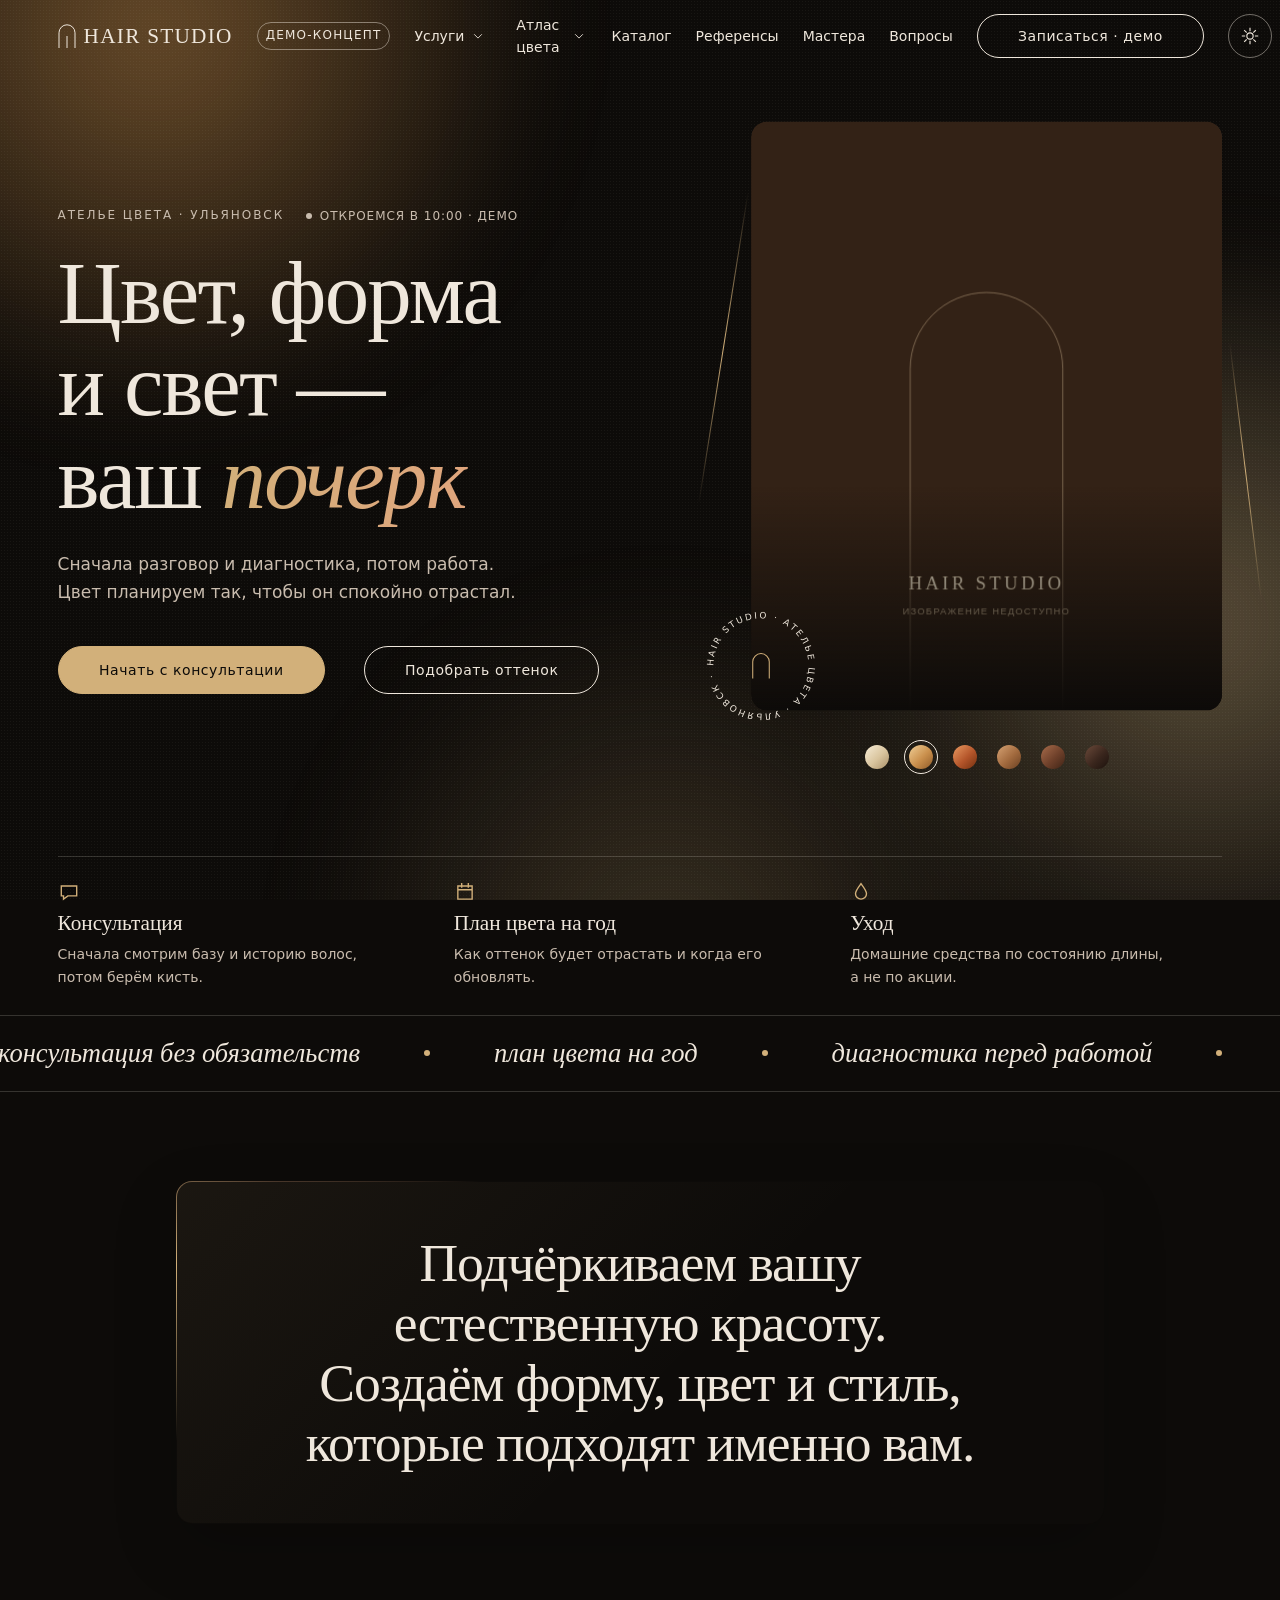
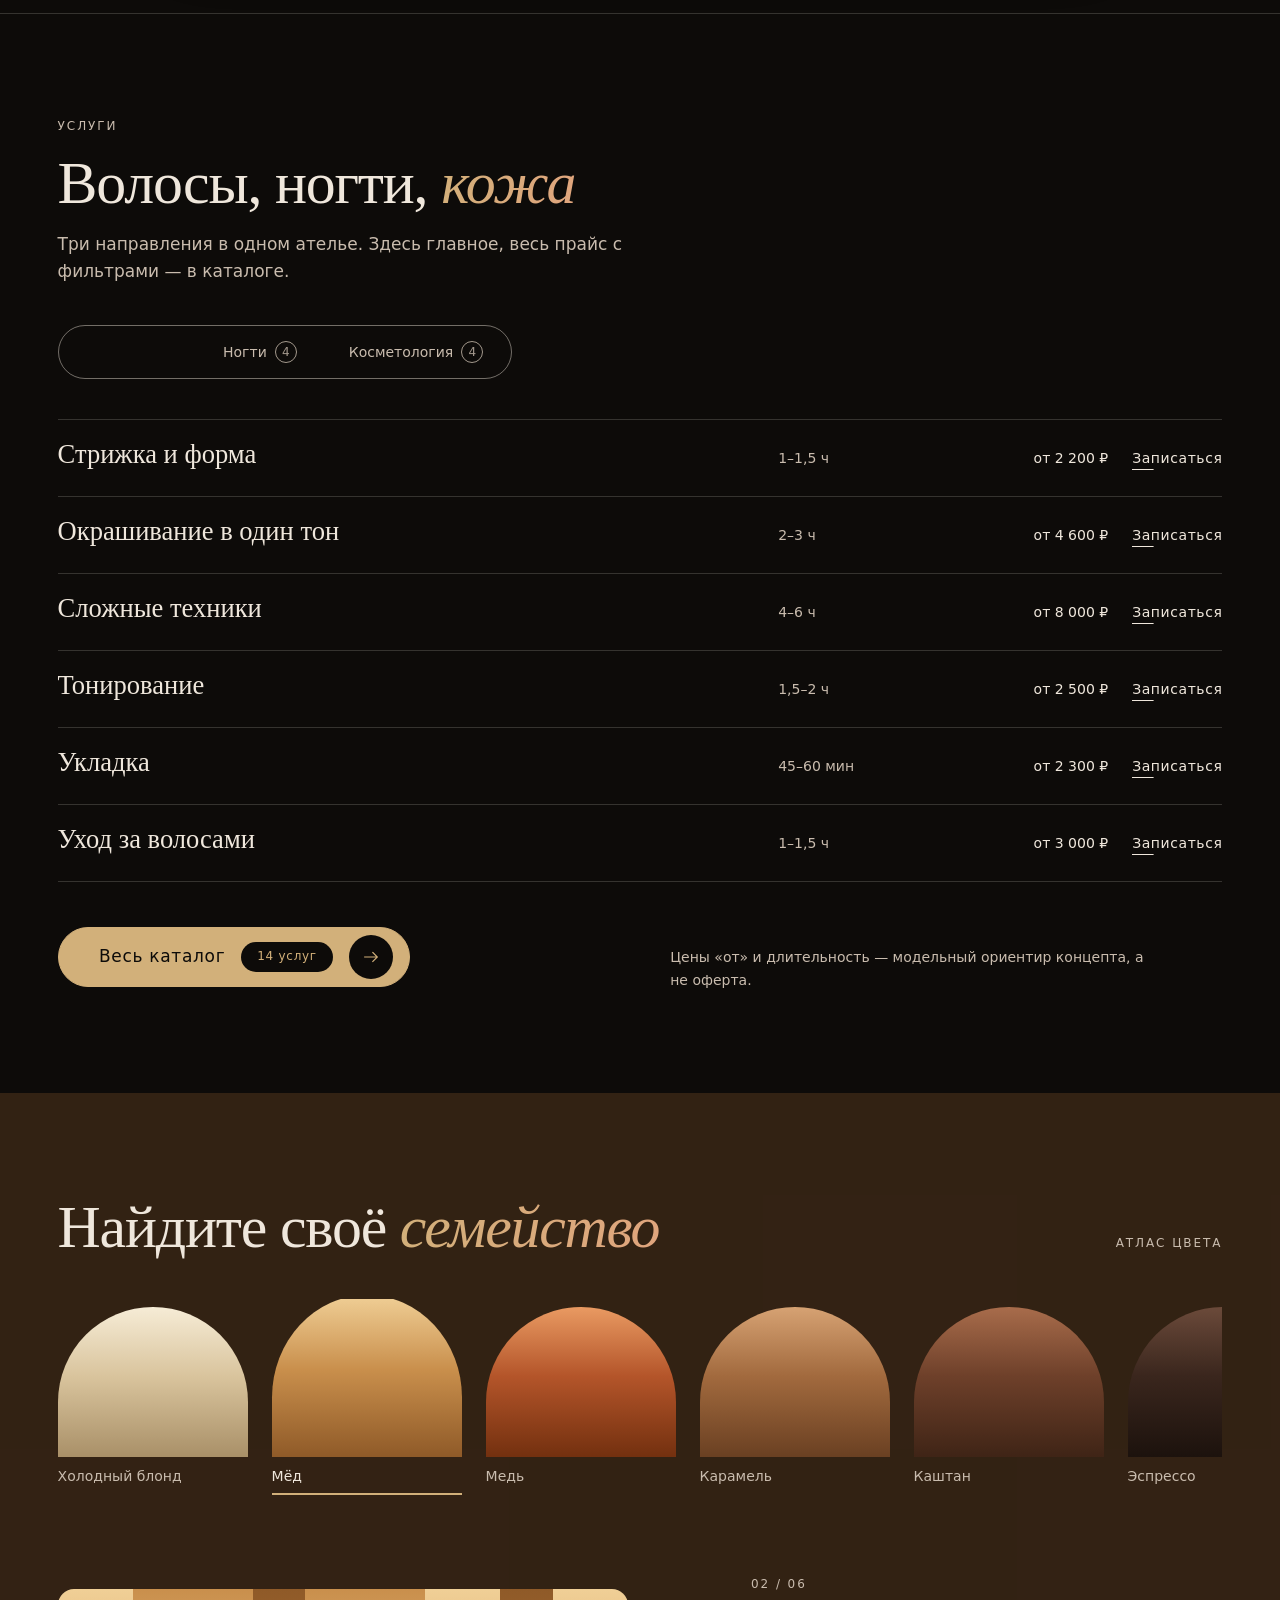
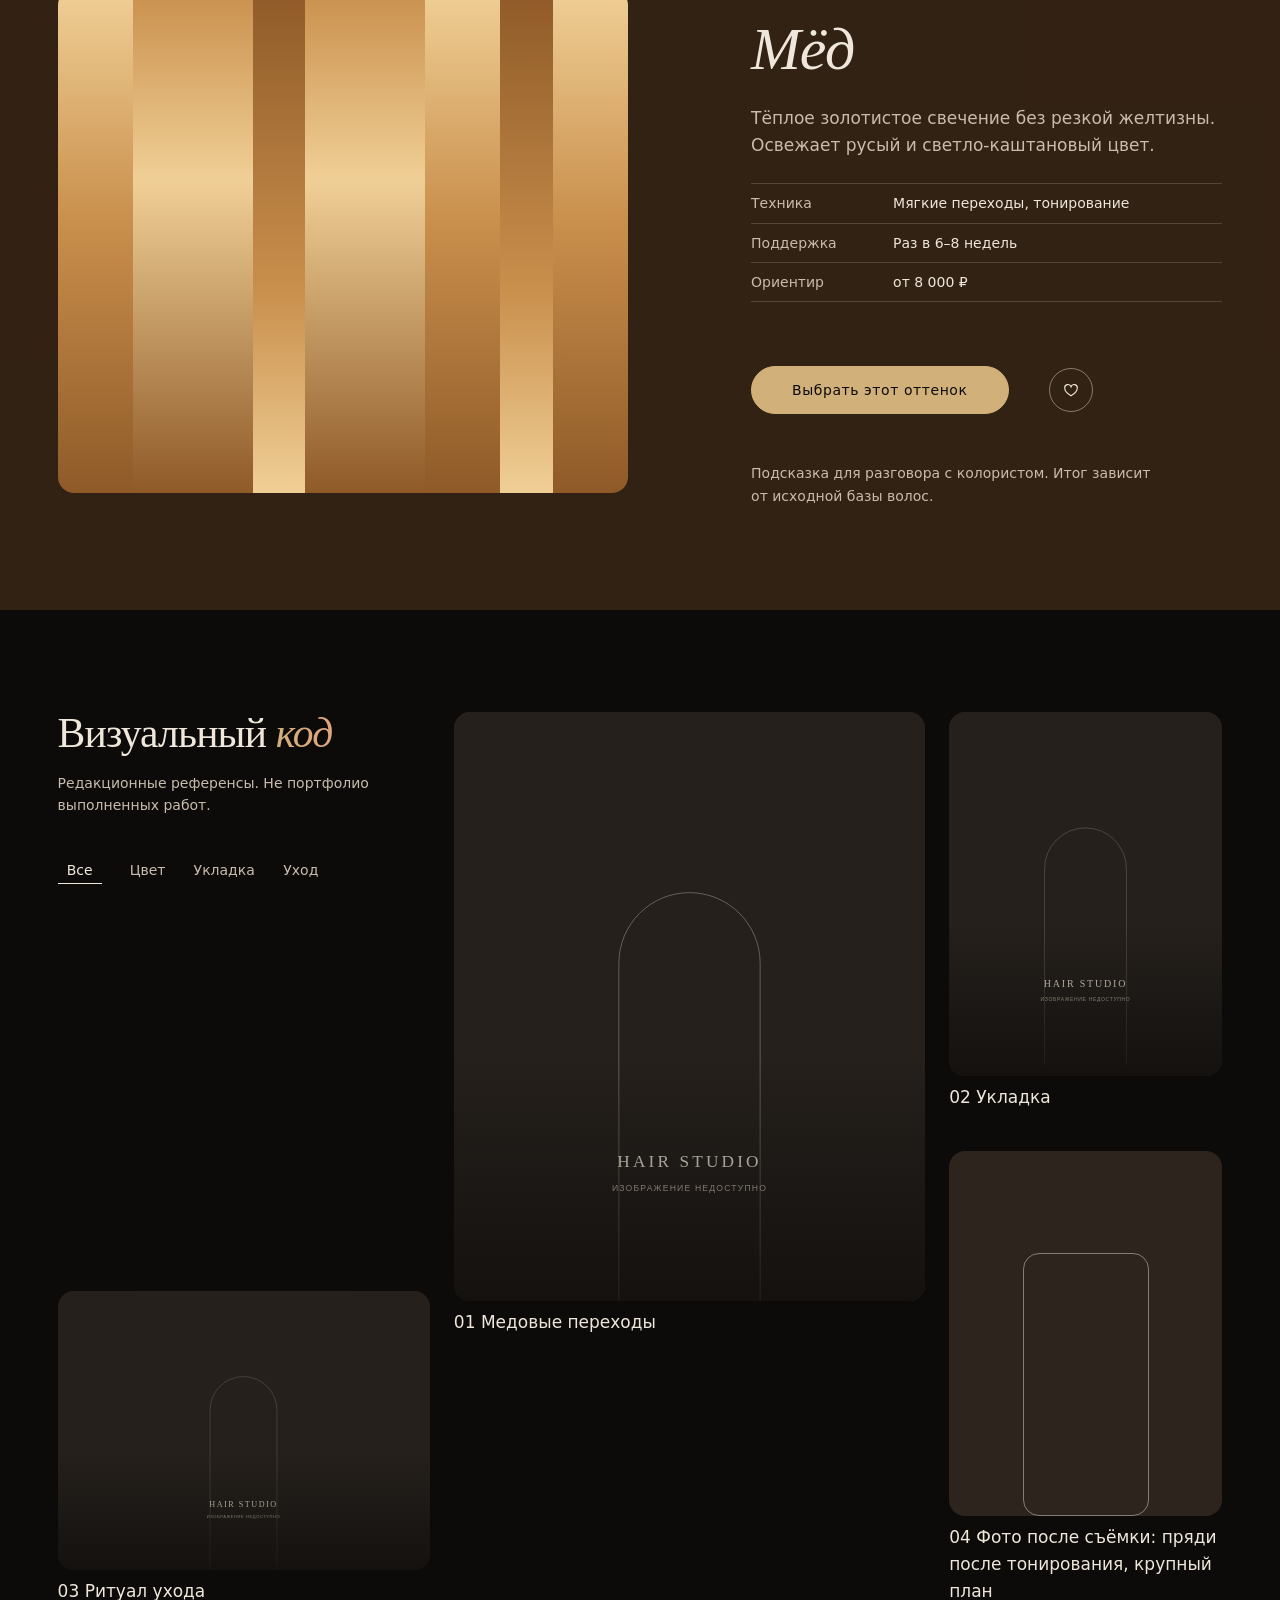
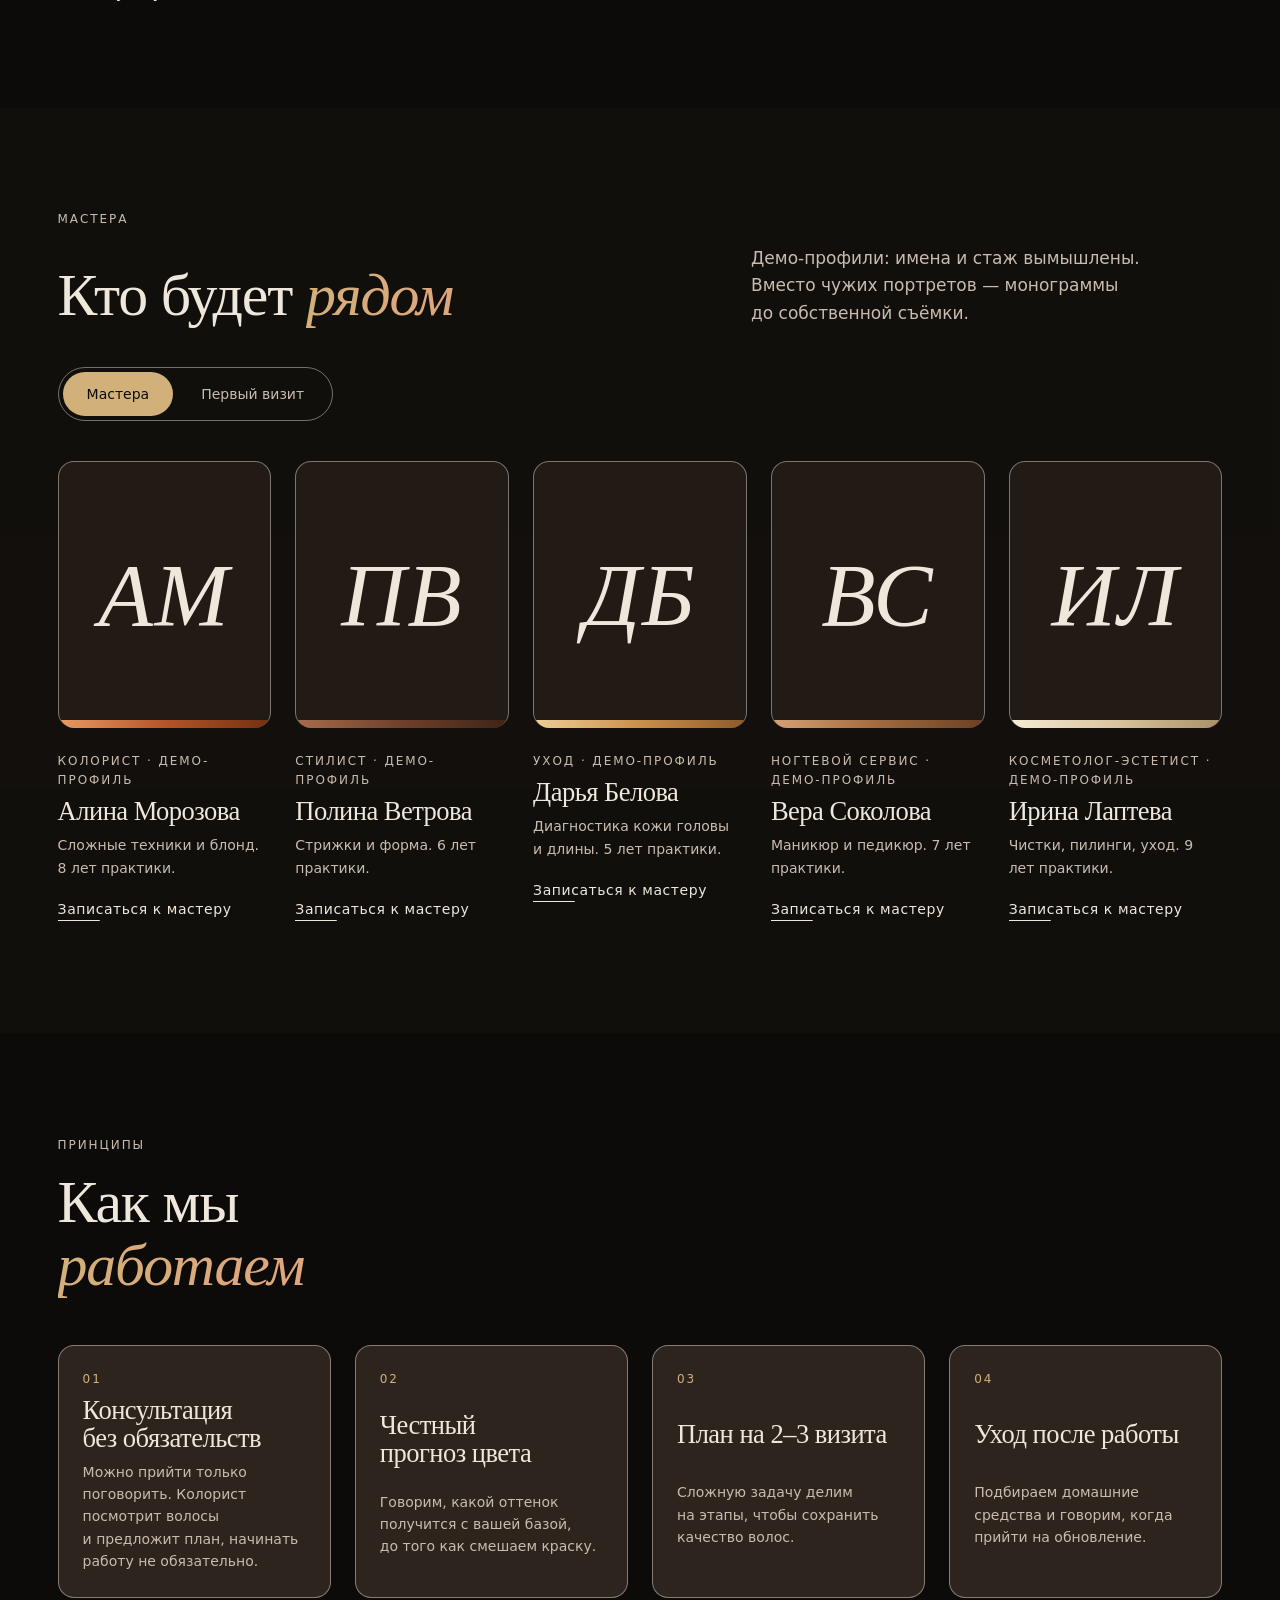
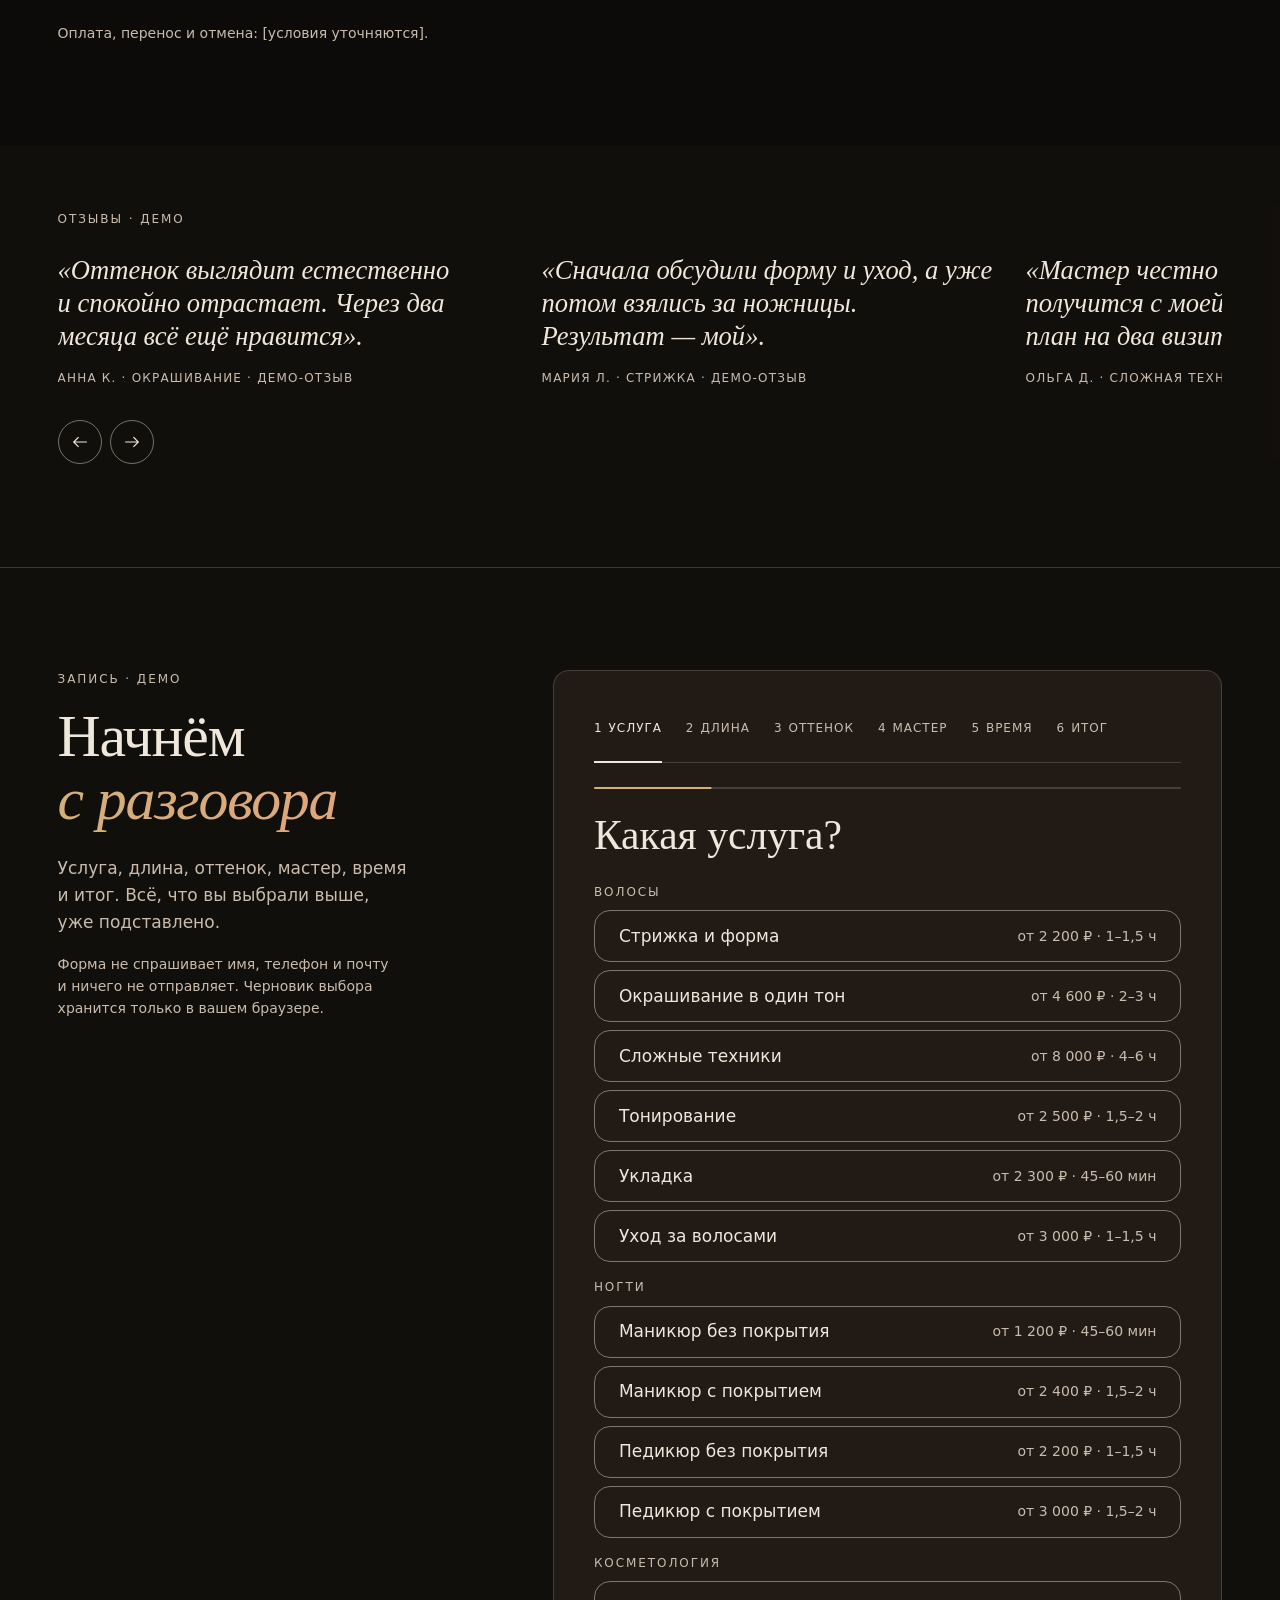
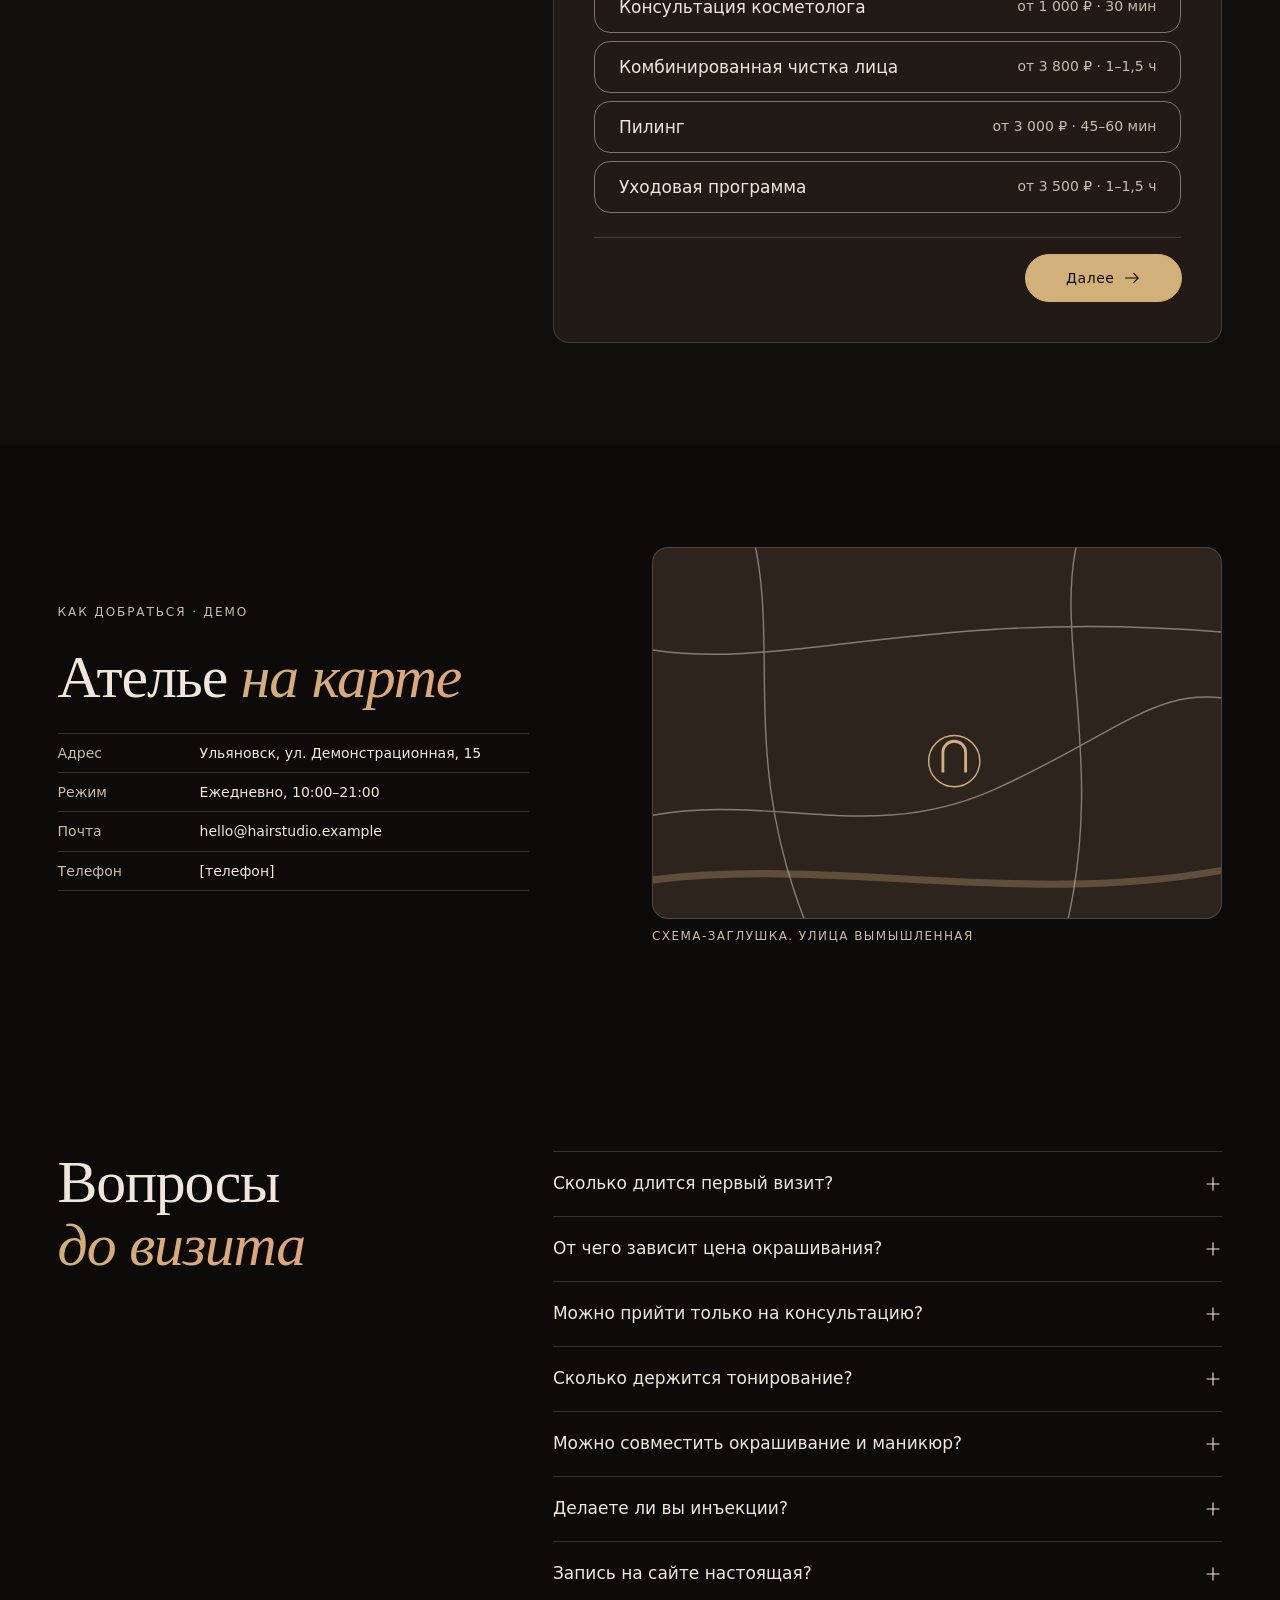
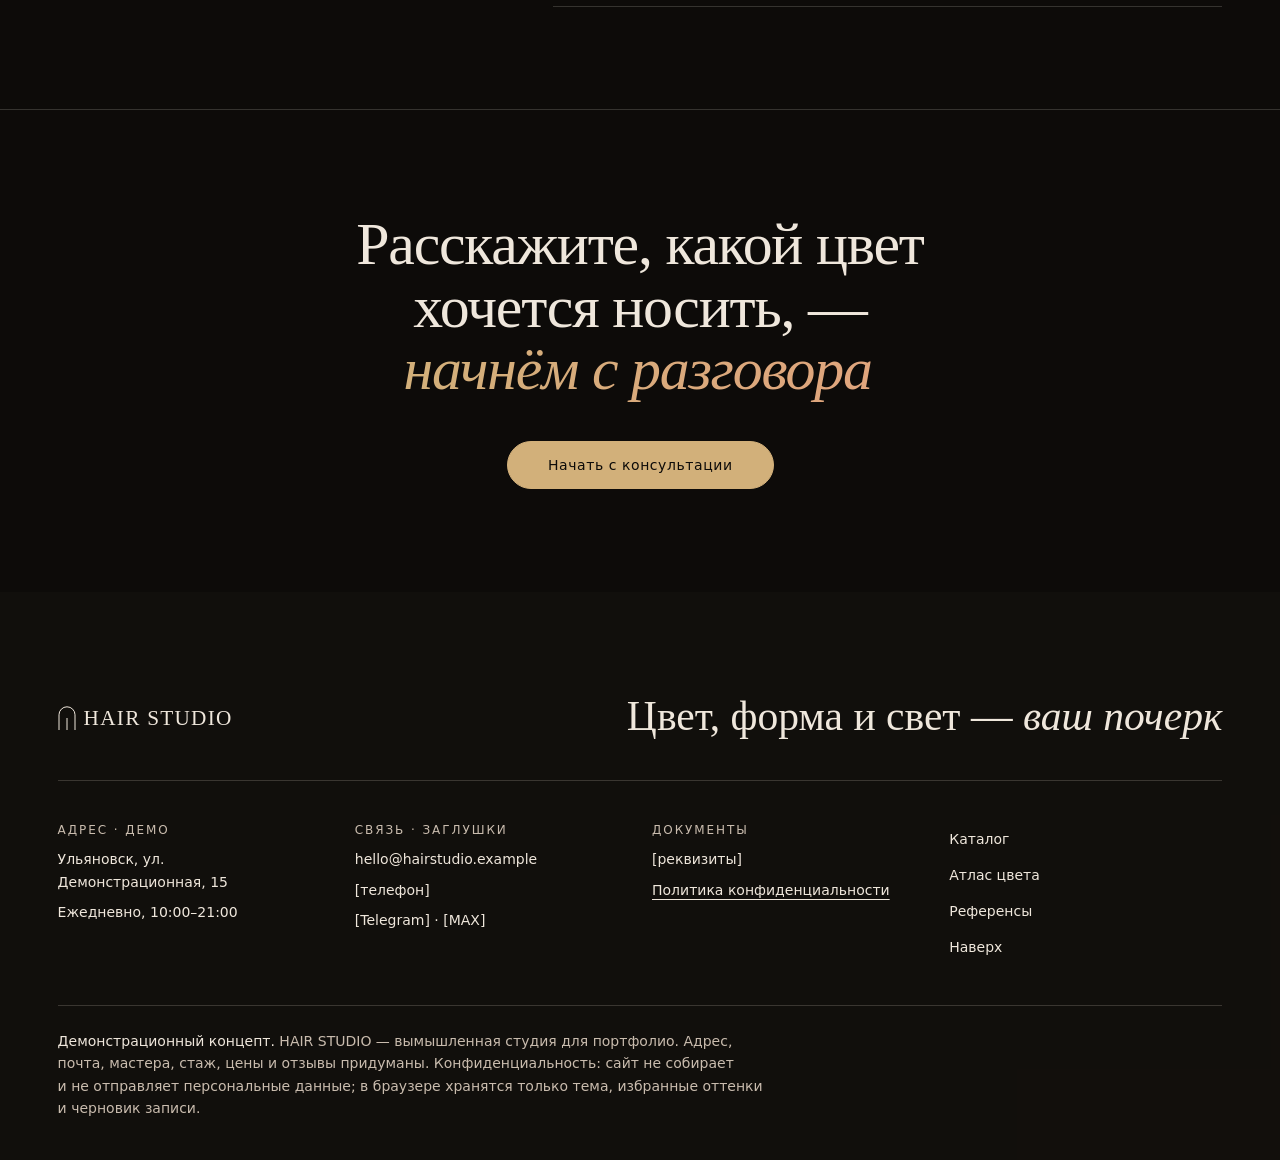
==== index.html @ 91b72c82 "Refresh stylesheet cache for animated manifesto" ====
<!doctype html>
<html lang="ru" data-mode="dark">
<head>
<meta charset="utf-8">
<meta name="viewport" content="width=device-width,initial-scale=1">
<meta http-equiv="Content-Security-Policy" content="default-src 'self'; base-uri 'self'; form-action 'none'; object-src 'none'; frame-src 'none'; script-src 'self'; style-src 'self' 'unsafe-inline' https://fonts.googleapis.com; img-src 'self' data: https://images.pexels.com https://images.unsplash.com; font-src 'self' https://fonts.gstatic.com; connect-src 'self'; upgrade-insecure-requests">
<meta name="referrer" content="strict-origin-when-cross-origin">
<meta name="theme-color" content="#0d0b09">
<title>HAIR STUDIO — ателье цвета в Ульяновске · концепт</title>
<meta name="description" content="Ателье цвета в Ульяновске: окрашивание, стрижки, уход, маникюр, педикюр и косметология. Атлас оттенков и пошаговая демо-запись. Концепт.">
<link rel="canonical" href="https://marcostavar24633-cyber.github.io/hair/">
<meta property="og:type" content="website">
<meta property="og:site_name" content="HAIR STUDIO">
<meta property="og:locale" content="ru_RU">
<meta property="og:title" content="HAIR STUDIO — ателье цвета в Ульяновске">
<meta property="og:description" content="Концепт ателье цвета: окрашивание, стрижки, уход, ногтевой сервис и косметология. Атлас оттенков и демо-запись.">
<meta property="og:url" content="https://marcostavar24633-cyber.github.io/hair/">
<meta property="og:image" content="https://images.pexels.com/photos/33015399/pexels-photo-33015399.jpeg?auto=compress&cs=tinysrgb&w=1200">
<meta property="og:image:alt" content="Редакционный портрет девушки с длинными каштановыми волосами">
<meta name="twitter:card" content="summary_large_image">
<meta name="twitter:title" content="HAIR STUDIO — ателье цвета в Ульяновске">
<meta name="twitter:description" content="Концепт студии волос в Ульяновске. Демонстрационный проект.">
<meta name="twitter:image" content="https://images.pexels.com/photos/33015399/pexels-photo-33015399.jpeg?auto=compress&cs=tinysrgb&w=1200">
<meta name="twitter:image:alt" content="Редакционный портрет девушки с длинными каштановыми волосами">
<link rel="preconnect" href="https://fonts.googleapis.com">
<link rel="preconnect" href="https://fonts.gstatic.com" crossorigin>
<link rel="preload" as="font" type="font/woff2" href="https://fonts.gstatic.com/s/onest/v11/gNMKW3F-SZuj7xmb-HYoEoeyxMI.woff2" crossorigin>
<link rel="preload" as="font" type="font/woff2" href="https://fonts.gstatic.com/s/onest/v11/gNMKW3F-SZuj7xmf-HYoEoey.woff2" crossorigin>
<link rel="preload" as="font" type="font/woff2" href="https://fonts.gstatic.com/s/cormorantgaramond/v21/co3bmX5slCNuHLi8bLeY9MK7whWMhyjYqXtKky2F7g.woff2" crossorigin>
<link rel="preload" as="font" type="font/woff2" href="https://fonts.gstatic.com/s/cormorantgaramond/v21/co3ZmX5slCNuHLi8bLeY9MK7whWMhyjYrEtImSqn7B6D.woff2" crossorigin>
<link rel="preload" as="font" type="font/woff2" href="https://fonts.gstatic.com/s/cormorantgaramond/v21/co3bmX5slCNuHLi8bLeY9MK7whWMhyjYrXtKky2F7i6C.woff2" crossorigin>
<link rel="preload" as="font" type="font/woff2" href="https://fonts.gstatic.com/s/cormorantgaramond/v21/co3ZmX5slCNuHLi8bLeY9MK7whWMhyjYrEtMmSqn7B6DxjY.woff2" crossorigin>
<link rel="preload" as="font" type="font/woff2" href="https://fonts.gstatic.com/s/cormorantgaramond/v21/co3bmX5slCNuHLi8bLeY9MK7whWMhyjYp3tKky2F7i6C.woff2" crossorigin>
<link rel="preconnect" href="https://images.pexels.com">
<link rel="preconnect" href="https://images.unsplash.com">
<link rel="preload" as="image" fetchpriority="high" imagesrcset="https://images.pexels.com/photos/33015399/pexels-photo-33015399.jpeg?auto=compress&cs=tinysrgb&w=480 480w, https://images.pexels.com/photos/33015399/pexels-photo-33015399.jpeg?auto=compress&cs=tinysrgb&w=800 800w, https://images.pexels.com/photos/33015399/pexels-photo-33015399.jpeg?auto=compress&cs=tinysrgb&w=1200 1200w" imagesizes="(max-width: 760px) 88vw, 36vw">
<link href="https://fonts.googleapis.com/css2?family=Cormorant+Garamond:ital,wght@0,400;0,500;1,400;1,500&family=Onest:wght@400;500&display=optional" rel="stylesheet">
<link rel="icon" href="favicon.svg" type="image/svg+xml">
<link rel="stylesheet" href="styles.css?v=17">
<script type="application/ld+json">{"@context":"https://schema.org","@type":"WebSite","name":"HAIR STUDIO — демонстрационный концепт","url":"https://marcostavar24633-cyber.github.io/hair/","inLanguage":"ru-RU","description":"Вымышленный демонстрационный дизайн-концепт сайта студии волос в Ульяновске. Не является реальным салоном или предложением услуг."}</script>
</head>
<body>
<svg class="icon-sprite" aria-hidden="true" focusable="false">
  <symbol id="i-arrow" viewBox="0 0 20 20"><path d="M3 10h14M12 5l5 5-5 5"/></symbol>
  <symbol id="i-arrow-left" viewBox="0 0 20 20"><path d="M17 10H3M8 5l-5 5 5 5"/></symbol>
  <symbol id="i-chevron" viewBox="0 0 20 20"><path d="M5 8l5 5 5-5"/></symbol>
  <symbol id="i-close" viewBox="0 0 20 20"><path d="M4.5 4.5l11 11M15.5 4.5l-11 11"/></symbol>
  <symbol id="i-sun" viewBox="0 0 20 20"><circle cx="10" cy="10" r="3.5"/><path d="M10 1.5v2.5M10 16v2.5M1.5 10H4M16 10h2.5M4 4l1.8 1.8M14.2 14.2L16 16M16 4l-1.8 1.8M5.8 14.2L4 16"/></symbol>
  <symbol id="i-moon" viewBox="0 0 20 20"><path d="M16.5 12.5A7 7 0 0 1 7.5 3.5a7 7 0 1 0 9 9z"/></symbol>
  <symbol id="i-plus" viewBox="0 0 20 20"><path d="M10 3.5v13M3.5 10h13"/></symbol>
  <symbol id="i-heart" viewBox="0 0 20 20"><path d="M10 16.5S3 12.6 3 7.8A3.6 3.6 0 0 1 10 6.4a3.6 3.6 0 0 1 7 1.4c0 4.8-7 8.7-7 8.7z"/></symbol>
  <symbol id="i-scissors" viewBox="0 0 20 20"><circle cx="5" cy="5.5" r="2.2"/><circle cx="5" cy="14.5" r="2.2"/><path d="M6.8 6.8L17 14M6.8 13.2L17 6"/></symbol>
  <symbol id="i-talk" viewBox="0 0 20 20"><path d="M3 4.5h14v9H9l-4 3v-3H3z"/></symbol>
  <symbol id="i-plan" viewBox="0 0 20 20"><path d="M3.5 4.5h13v12h-13zM3.5 8h13M7 2.5v3M13 2.5v3"/></symbol>
  <symbol id="i-drop" viewBox="0 0 20 20"><path d="M10 2.5c3 4 5 6.4 5 9a5 5 0 0 1-10 0c0-2.6 2-5 5-9z"/></symbol>
</svg>
<div class="preloader" aria-hidden="true"><svg viewBox="0 0 22 30" focusable="false"><path pathLength="1" d="M1 30V11a10 10 0 0 1 20 0v19"/><path pathLength="1" d="M11 30V15"/></svg><span>Hair Studio</span></div>
<noscript><style>.preloader{display:none}</style></noscript>
<a class="skip-link" href="#main">Перейти к&nbsp;содержимому</a>
<div class="ambient" aria-hidden="true"><span></span><span></span><span></span></div>
<div class="scroll-progress" aria-hidden="true"></div>

<header class="site-header" id="top">
  <div class="header-inner">
    <a class="brand" href="#top"><svg class="brand-mark" viewBox="0 0 22 30" aria-hidden="true" focusable="false"><path d="M1 30V11a10 10 0 0 1 20 0v19"/><path d="M11 30V15"/></svg><span class="brand-word">Hair Studio</span></a>
    <a class="demo-badge" href="#concept-note" aria-describedby="demo-tip">Демо-концепт<span class="demo-tip" id="demo-tip" role="tooltip">Студия, мастера, цены и&nbsp;отзывы вымышлены</span></a>
    <nav class="desktop-nav" aria-label="Основная навигация">
      <ul class="nav-list">
        <li class="has-sub" data-sub>
          <a class="nav-link" href="#services">Услуги</a><button class="sub-toggle" type="button" aria-expanded="false" aria-controls="sub-services" aria-label="Подменю: услуги"><svg class="icon" aria-hidden="true" focusable="false"><use href="#i-chevron"/></svg></button>
          <div class="sub-panel sub-mega sub-services" id="sub-services"><div class="mega-cols" id="mega-services"></div><p class="sub-note">Цены и&nbsp;длительность&nbsp;— модельный ориентир концепта</p></div>
        </li>
        <li class="has-sub" data-sub>
          <a class="nav-link" href="#atlas">Атлас цвета</a><button class="sub-toggle" type="button" aria-expanded="false" aria-controls="sub-atlas" aria-label="Подменю: атлас цвета"><svg class="icon" aria-hidden="true" focusable="false"><use href="#i-chevron"/></svg></button>
          <div class="sub-panel sub-mega" id="sub-atlas">
            <ul class="mega-list">
              <li><a href="#atlas" data-pick-tone="blonde"><span class="chip" data-tone="blonde" aria-hidden="true"></span>Холодный блонд</a></li>
              <li><a href="#atlas" data-pick-tone="honey"><span class="chip" data-tone="honey" aria-hidden="true"></span>Мёд</a></li>
              <li><a href="#atlas" data-pick-tone="copper"><span class="chip" data-tone="copper" aria-hidden="true"></span>Медь</a></li>
              <li><a href="#atlas" data-pick-tone="caramel"><span class="chip" data-tone="caramel" aria-hidden="true"></span>Карамель</a></li>
              <li><a href="#atlas" data-pick-tone="chestnut"><span class="chip" data-tone="chestnut" aria-hidden="true"></span>Каштан</a></li>
              <li><a href="#atlas" data-pick-tone="espresso"><span class="chip" data-tone="espresso" aria-hidden="true"></span>Эспрессо</a></li>
            </ul>
          </div>
        </li>
        <li><a class="nav-link" href="services.html">Каталог</a></li>
        <li><a class="nav-link" href="#works">Референсы</a></li>
        <li><a class="nav-link" href="#team">Мастера</a></li>
        <li><a class="nav-link" href="#faq">Вопросы</a></li>
      </ul>
    </nav>
    <a class="btn btn-line header-cta" href="#booking" data-open-booking aria-haspopup="dialog" aria-controls="booking-drawer">Записаться · демо</a>
    <button class="icon-button theme-toggle" type="button" aria-pressed="false" aria-label="Включить светлую тему"><svg class="icon icon-sun" aria-hidden="true" focusable="false"><use href="#i-sun"/></svg><svg class="icon icon-moon" aria-hidden="true" focusable="false"><use href="#i-moon"/></svg></button>
    <button class="menu-button" type="button" aria-label="Открыть меню" aria-expanded="false" aria-controls="mobile-menu"><span></span><span></span></button>
  </div>
</header>

<div class="drawer drawer-menu" id="mobile-menu" role="dialog" aria-modal="true" aria-labelledby="mobile-menu-title" hidden>
  <div class="drawer-scrim" data-close></div>
  <div class="drawer-panel">
    <div class="drawer-head">
      <p class="drawer-title" id="mobile-menu-title">Меню</p>
      <button class="icon-button drawer-close" type="button" aria-label="Закрыть меню" data-close><svg class="icon" aria-hidden="true" focusable="false"><use href="#i-close"/></svg></button>
    </div>
    <nav class="menu-nav" aria-label="Мобильная навигация">
      <a href="#services"><span class="menu-num">01</span>Услуги</a>
      <a href="#atlas"><span class="menu-num">02</span>Атлас цвета</a>
      <a href="services.html"><span class="menu-num">03</span>Каталог и&nbsp;цены</a>
      <a href="#works"><span class="menu-num">04</span>Референсы</a>
      <a href="#team"><span class="menu-num">05</span>Мастера</a>
      <a href="#faq"><span class="menu-num">06</span>Вопросы</a>
    </nav>
    <div class="menu-foot">
      <a class="btn btn-fill" href="#booking" data-open-booking aria-haspopup="dialog" aria-controls="booking-drawer">Записаться · демо</a>
      <p>Ульяновск · ателье цвета</p>
    </div>
  </div>
</div>

<main id="main">

<section class="hero" aria-labelledby="hero-title">
  <div class="wrap hero-grid">
    <div class="hero-copy">
      <p class="eyebrow">Ателье цвета · Ульяновск <span class="open-now" id="open-now"></span></p>
      <a class="demo-badge demo-badge-hero" href="#concept-note">Демо-концепт</a>
      <h1 id="hero-title"><span class="line"><span>Цвет, форма</span></span> <span class="line"><span>и&nbsp;свет&nbsp;—</span></span> <span class="line"><span>ваш <em>почерк</em></span></span></h1>
      <p class="hero-lead">Сначала разговор и&nbsp;диагностика, потом работа. Цвет планируем так, чтобы он&nbsp;спокойно отрастал.</p>
      <div class="actions">
        <a class="btn btn-fill" href="#booking" data-open-booking aria-haspopup="dialog" aria-controls="booking-drawer">Начать с&nbsp;консультации</a>
        <button class="btn btn-line" type="button" data-open-quiz aria-haspopup="dialog" aria-controls="quiz-drawer" aria-expanded="false">Подобрать оттенок</button>
      </div>
    </div>
    <div class="hero-visual" data-parallax>
      <div class="hero-arch"><img class="hero-image" src="https://images.pexels.com/photos/33015399/pexels-photo-33015399.jpeg?auto=compress&cs=tinysrgb&w=1200" srcset="https://images.pexels.com/photos/33015399/pexels-photo-33015399.jpeg?auto=compress&cs=tinysrgb&w=480 480w, https://images.pexels.com/photos/33015399/pexels-photo-33015399.jpeg?auto=compress&cs=tinysrgb&w=800 800w, https://images.pexels.com/photos/33015399/pexels-photo-33015399.jpeg?auto=compress&cs=tinysrgb&w=1200 1200w" sizes="(max-width: 760px) 88vw, 36vw" alt="Редакционный портрет девушки с длинными каштановыми волосами" width="1200" height="1500" decoding="async" fetchpriority="high"><span class="hero-tint" aria-hidden="true"></span><span class="hero-shine" aria-hidden="true"></span></div>
      <span class="hero-strand strand-a" aria-hidden="true"></span><span class="hero-strand strand-b" aria-hidden="true"></span>
      <svg class="seal" viewBox="0 0 120 120" aria-hidden="true" focusable="false"><defs><path id="seal-path" d="M60 60m-46 0a46 46 0 1 1 92 0a46 46 0 1 1-92 0"/></defs><text><textPath href="#seal-path">Hair Studio · ателье цвета · Ульяновск · </textPath></text><path class="seal-arch" d="M52 72V56a8 8 0 0 1 16 0v16"/></svg>
      <div class="hero-swatches" role="group" aria-label="Оттенок подсветки фото">
        <button class="swatch" type="button" data-tone="blonde" aria-pressed="false" aria-label="Холодный блонд"></button>
        <button class="swatch" type="button" data-tone="honey" aria-pressed="true" aria-label="Мёд"></button>
        <button class="swatch" type="button" data-tone="copper" aria-pressed="false" aria-label="Медь"></button>
        <button class="swatch" type="button" data-tone="caramel" aria-pressed="false" aria-label="Карамель"></button>
        <button class="swatch" type="button" data-tone="chestnut" aria-pressed="false" aria-label="Каштан"></button>
        <button class="swatch" type="button" data-tone="espresso" aria-pressed="false" aria-label="Эспрессо"></button>
      </div>
    </div>
    <ul class="theses">
      <li><svg class="icon" aria-hidden="true" focusable="false"><use href="#i-talk"/></svg><b>Консультация</b><span>Сначала смотрим базу и&nbsp;историю волос, потом берём кисть.</span></li>
      <li><svg class="icon" aria-hidden="true" focusable="false"><use href="#i-plan"/></svg><b>План цвета на&nbsp;год</b><span>Как оттенок будет отрастать и&nbsp;когда его обновлять.</span></li>
      <li><svg class="icon" aria-hidden="true" focusable="false"><use href="#i-drop"/></svg><b>Уход</b><span>Домашние средства по&nbsp;состоянию длины, а&nbsp;не&nbsp;по&nbsp;акции.</span></li>
    </ul>
  </div>
</section>

<div class="marquee" aria-hidden="true"><div class="marquee-track"><span>консультация без обязательств</span><span>план цвета на&nbsp;год</span><span>диагностика перед работой</span><span>ежедневно 10:00&#8288;–&#8288;21:00</span><span>цвет, который спокойно отрастает</span><span>консультация без обязательств</span><span>план цвета на&nbsp;год</span><span>диагностика перед работой</span><span>ежедневно 10:00&#8288;–&#8288;21:00</span><span>цвет, который спокойно отрастает</span></div></div>

<section class="manifesto" id="philosophy" aria-labelledby="philosophy-title">
  <div class="wrap">
    <h2 id="philosophy-title" class="visually-hidden">Философия студии</h2>
    <div class="manifesto-frame">
      <p class="manifesto-text">Подчёркиваем вашу естественную красоту. Создаём форму, цвет и стиль, которые подходят именно вам.</p>
    </div>
  </div>
</section>


<section class="services" id="services" data-no-float aria-labelledby="services-title">
  <div class="wrap services-teaser">
    <div class="section-top">
      <p class="eyebrow">Услуги</p>
      <h2 id="services-title">Волосы, ногти, <em>кожа</em></h2>
      <p class="lead">Три направления в одном ателье. Здесь главное, весь прайс с фильтрами — в каталоге.</p>
    </div>
    <div class="tabs" data-tabs>
      <div class="tab-list" role="tablist" aria-label="Направления услуг" id="dir-tabs"></div>
      <div id="dir-panels"></div>
    </div>
    <noscript><p class="fineprint">Полный список услуг и цен — на странице каталога.</p></noscript>
    <div class="teaser-foot">
      <a class="btn btn-fill btn-catalog" href="services.html"><span>Весь каталог</span><span class="btn-count num" id="catalog-count">14 услуг</span><svg class="icon" aria-hidden="true" focusable="false"><use href="#i-arrow"/></svg></a>
      <p class="fineprint">Цены «от» и длительность — модельный ориентир концепта, а не оферта.</p>
    </div>
  </div>
</section>

<section class="atlas" id="atlas" data-theme="dark" aria-labelledby="atlas-title">
  <div class="wrap">
    <div class="atlas-top">
      <p class="eyebrow">Атлас цвета</p>
      <h2 id="atlas-title">Найдите своё <em>семейство</em></h2>
    </div>
    <div class="carousel" data-carousel>
      <div class="carousel-track atlas-tabs" role="tablist" aria-label="Семейства оттенков" data-cursor="Тяни">
        <button class="atlas-tab" type="button" role="tab" id="tone-tab-blonde" data-tone="blonde" aria-selected="false" aria-controls="tone-panel" tabindex="-1"><span class="tab-strand" aria-hidden="true"></span>Холодный блонд</button>
        <button class="atlas-tab" type="button" role="tab" id="tone-tab-honey" data-tone="honey" aria-selected="true" aria-controls="tone-panel"><span class="tab-strand" aria-hidden="true"></span>Мёд</button>
        <button class="atlas-tab" type="button" role="tab" id="tone-tab-copper" data-tone="copper" aria-selected="false" aria-controls="tone-panel" tabindex="-1"><span class="tab-strand" aria-hidden="true"></span>Медь</button>
        <button class="atlas-tab" type="button" role="tab" id="tone-tab-caramel" data-tone="caramel" aria-selected="false" aria-controls="tone-panel" tabindex="-1"><span class="tab-strand" aria-hidden="true"></span>Карамель</button>
        <button class="atlas-tab" type="button" role="tab" id="tone-tab-chestnut" data-tone="chestnut" aria-selected="false" aria-controls="tone-panel" tabindex="-1"><span class="tab-strand" aria-hidden="true"></span>Каштан</button>
        <button class="atlas-tab" type="button" role="tab" id="tone-tab-espresso" data-tone="espresso" aria-selected="false" aria-controls="tone-panel" tabindex="-1"><span class="tab-strand" aria-hidden="true"></span>Эспрессо</button>
      </div>
    </div>
    <div class="atlas-panel" id="tone-panel" role="tabpanel" aria-labelledby="tone-tab-honey" tabindex="0">
      <div class="strands" aria-hidden="true">
        <div class="strand-layer is-front" data-tone="honey"><span></span><span></span><span></span><span></span><span></span><span></span><span></span></div>
        <div class="strand-layer" data-tone="honey"><span></span><span></span><span></span><span></span><span></span><span></span><span></span></div>
      </div>
      <div class="atlas-info">
        <p class="atlas-index num" id="tone-index">02 / 06</p>
        <h3 id="tone-name">Мёд</h3>
        <p id="tone-text">Тёплое золотистое свечение без резкой желтизны. Освежает русый и&nbsp;светло-каштановый цвет.</p>
        <dl class="facts">
          <div><dt>Техника</dt><dd id="tone-technique">Мягкие переходы, тонирование</dd></div>
          <div><dt>Поддержка</dt><dd id="tone-care">Раз в&nbsp;6&#8288;–&#8288;8&nbsp;недель</dd></div>
          <div><dt>Ориентир</dt><dd class="num" id="tone-price">от&nbsp;8&nbsp;000&nbsp;₽</dd></div>
        </dl>
        <div class="actions">
          <a class="btn btn-fill" id="tone-book" href="#booking" data-open-booking aria-haspopup="dialog" aria-controls="booking-drawer" data-book-tone>Выбрать этот оттенок</a>
          <button class="icon-button fav-button" type="button" id="tone-fav" aria-pressed="false" aria-label="В избранные оттенки"><svg class="icon" aria-hidden="true" focusable="false"><use href="#i-heart"/></svg></button>
        </div>
        <p class="fineprint" id="fav-list"></p>
        <p class="fineprint">Подсказка для разговора с&nbsp;колористом. Итог зависит от&nbsp;исходной базы волос.</p>
      </div>
    </div>
  </div>
</section>



<section class="works" id="works" aria-labelledby="works-title">
  <div class="wrap works-grid">
    <div class="works-head">
      <h2 id="works-title">Визуальный <em>код</em></h2>
      <p class="fineprint">Редакционные референсы. Не&nbsp;портфолио выполненных работ.</p>
      <div class="filters" role="group" aria-label="Фильтр референсов">
        <button class="filter" type="button" data-filter="all" aria-pressed="true">Все</button>
        <button class="filter" type="button" data-filter="color" aria-pressed="false">Цвет</button>
        <button class="filter" type="button" data-filter="style" aria-pressed="false">Укладка</button>
        <button class="filter" type="button" data-filter="care" aria-pressed="false">Уход</button>
      </div>
      <p class="visually-hidden" id="works-status" role="status" aria-live="polite" aria-atomic="true"></p>
    </div>
    <button class="ref ref-a" type="button" data-kind="color" data-cursor="Смотреть" data-image="https://images.unsplash.com/photo-1522337360788-8b13dee7a37e?auto=format&fit=crop&w=1600&q=80"><span class="ref-media"><img src="https://images.unsplash.com/photo-1522337360788-8b13dee7a37e?auto=format&fit=crop&w=1200&q=80" srcset="https://images.unsplash.com/photo-1522337360788-8b13dee7a37e?auto=format&fit=crop&w=480&q=80 480w, https://images.unsplash.com/photo-1522337360788-8b13dee7a37e?auto=format&fit=crop&w=800&q=80 800w, https://images.unsplash.com/photo-1522337360788-8b13dee7a37e?auto=format&fit=crop&w=1200&q=80 1200w" sizes="(max-width: 760px) 92vw, 40vw" alt="Длинные волнистые волосы с мягкими медовыми переходами, вид со спины" width="1200" height="1500" decoding="async" loading="lazy"></span><span class="ref-caption"><span class="num">01</span> Медовые переходы</span></button>
    <button class="ref ref-b" type="button" data-kind="style" data-cursor="Смотреть" data-image="https://images.unsplash.com/photo-1580618672591-eb180b1a973f?auto=format&fit=crop&w=1600&q=80"><span class="ref-media"><img src="https://images.unsplash.com/photo-1580618672591-eb180b1a973f?auto=format&fit=crop&w=1200&q=80" srcset="https://images.unsplash.com/photo-1580618672591-eb180b1a973f?auto=format&fit=crop&w=480&q=80 480w, https://images.unsplash.com/photo-1580618672591-eb180b1a973f?auto=format&fit=crop&w=800&q=80 800w, https://images.unsplash.com/photo-1580618672591-eb180b1a973f?auto=format&fit=crop&w=1200&q=80 1200w" sizes="(max-width: 760px) 92vw, 26vw" alt="Мастер делает укладку феном и круглой щёткой" width="1200" height="1500" decoding="async" loading="lazy"></span><span class="ref-caption"><span class="num">02</span> Укладка</span></button>
    <button class="ref ref-d" type="button" data-kind="care" data-cursor="Смотреть" data-image="https://images.unsplash.com/photo-1595476108010-b4d1f102b1b1?auto=format&fit=crop&w=1600&q=80"><span class="ref-media"><img src="https://images.unsplash.com/photo-1595476108010-b4d1f102b1b1?auto=format&fit=crop&w=1200&q=80" srcset="https://images.unsplash.com/photo-1595476108010-b4d1f102b1b1?auto=format&fit=crop&w=480&q=80 480w, https://images.unsplash.com/photo-1595476108010-b4d1f102b1b1?auto=format&fit=crop&w=800&q=80 800w, https://images.unsplash.com/photo-1595476108010-b4d1f102b1b1?auto=format&fit=crop&w=1200&q=80 1200w" sizes="(max-width: 760px) 92vw, 40vw" alt="Мастер моет волосы клиентке у раковины в салоне" width="1200" height="900" decoding="async" loading="lazy"></span><span class="ref-caption"><span class="num">03</span> Ритуал ухода</span></button>
    <figure class="ref ref-c ph" data-kind="color"><span class="ph-art" aria-hidden="true"></span><figcaption class="ref-caption"><span class="num">04</span> Фото после съёмки: пряди после тонирования, крупный план</figcaption></figure>
  </div>
</section>

<section class="team" id="team" data-theme="dark" aria-labelledby="team-title">
  <div class="wrap">
    <div class="team-head">
      <p class="eyebrow">Мастера</p>
      <h2 id="team-title">Кто будет <em>рядом</em></h2>
      <p class="lead">Демо-профили: имена и&nbsp;стаж вымышлены. Вместо чужих портретов&nbsp;— монограммы до&nbsp;собственной съёмки.</p>
    </div>
    <div class="tabs" data-tabs>
      <div class="tab-list" role="tablist" aria-label="Мастера и первый визит">
        <button class="tab" type="button" role="tab" id="tab-masters" aria-controls="panel-masters" aria-selected="true">Мастера</button>
        <button class="tab" type="button" role="tab" id="tab-visit" aria-controls="panel-visit" aria-selected="false" tabindex="-1">Первый визит</button>
      </div>
      <div class="tab-panel" id="panel-masters" role="tabpanel" aria-labelledby="tab-masters" tabindex="0">
    <ul class="masters" id="masters"></ul>
    <noscript><p class="fineprint">Демо-профили мастеров: колорист, стилист, мастер по&nbsp;уходу, мастер ногтевого сервиса и&nbsp;косметолог-эстетист.</p></noscript>
      </div>
      <div class="tab-panel" id="panel-visit" role="tabpanel" aria-labelledby="tab-visit" tabindex="0">
    <div class="visit">
      <div class="visit-intro">
        <h3 class="visit-title">Первый <em>визит</em></h3>
        <p>Заложите на&nbsp;первую встречу на&nbsp;30&#8288;–&#8288;40&nbsp;минут больше времени услуги: разговор входит в&nbsp;неё. Сложные техники&nbsp;— до&nbsp;6&nbsp;часов.</p>
        <p class="visit-bring-title">Что взять с&nbsp;собой</p>
        <ul class="visit-bring">
          <li>Фото желаемого результата</li>
          <li>Историю окрашивания за&nbsp;два года</li>
          <li>Названия домашних средств</li>
        </ul>
      </div>
      <ol class="timeline" id="timeline">
        <li><span class="num">Шаг 1</span><h4>Разговор</h4><p>Смотрим ваши референсы и&nbsp;обсуждаем, как вы&nbsp;живёте с&nbsp;волосами каждый день.</p></li>
        <li><span class="num">Шаг 2</span><h4>Диагностика</h4><p>Оцениваем исходную базу, длину и&nbsp;состояние полотна при дневном свете.</p></li>
        <li><span class="num">Шаг 3</span><h4>План цвета</h4><p>Если оттенок недостижим за&nbsp;один раз, предлагаем путь в&nbsp;2&#8288;–&#8288;3&nbsp;визита и&nbsp;говорим об&nbsp;этом до&nbsp;начала работы.</p></li>
        <li><span class="num">Шаг 4</span><h4>Работа и&nbsp;уход</h4><p>Выполняем согласованный план и&nbsp;подбираем домашний уход под ваши волосы.</p></li>
      </ol>
    </div>
      </div>
    </div>
  </div>
</section>

<section class="principles" id="principles" aria-labelledby="principles-title">
  <div class="wrap principles-grid">
    <div class="principles-head">
      <p class="eyebrow">Принципы</p>
      <h2 id="principles-title">Как мы <em>работаем</em></h2>
    </div>
    <ol class="stack">
      <li class="stack-card"><span class="num">01</span><h3>Консультация без обязательств</h3><p>Можно прийти только поговорить. Колорист посмотрит волосы и&nbsp;предложит план, начинать работу не&nbsp;обязательно.</p></li>
      <li class="stack-card"><span class="num">02</span><h3>Честный прогноз цвета</h3><p>Говорим, какой оттенок получится с&nbsp;вашей базой, до&nbsp;того как смешаем краску.</p></li>
      <li class="stack-card"><span class="num">03</span><h3>План на&nbsp;2&#8288;–&#8288;3&nbsp;визита</h3><p>Сложную задачу делим на&nbsp;этапы, чтобы сохранить качество волос.</p></li>
      <li class="stack-card"><span class="num">04</span><h3>Уход после работы</h3><p>Подбираем домашние средства и&nbsp;говорим, когда прийти на&nbsp;обновление.</p></li>
    </ol>
    <p class="fineprint terms-note">Оплата, перенос и&nbsp;отмена: [условия уточняются].</p>
  </div>
</section>

<section class="reviews-section" id="reviews" data-theme="dark" aria-labelledby="reviews-title">
  <div class="wrap">
    <p class="eyebrow" id="reviews-title">Отзывы · демо</p>
    <div class="reviews-track" role="region" aria-label="Лента демо-отзывов" tabindex="0">
      <figure class="review"><blockquote>«Оттенок выглядит естественно и&nbsp;спокойно отрастает. Через два месяца всё ещё нравится».</blockquote><figcaption>Анна К. · окрашивание · демо-отзыв</figcaption></figure>
      <figure class="review"><blockquote>«Сначала обсудили форму и&nbsp;уход, а&nbsp;уже потом взялись за&nbsp;ножницы. Результат&nbsp;— мой».</blockquote><figcaption>Мария Л. · стрижка · демо-отзыв</figcaption></figure>
      <figure class="review"><blockquote>«Мастер честно сказал, какой цвет получится с&nbsp;моей базой, и&nbsp;предложил план на&nbsp;два визита».</blockquote><figcaption>Ольга Д. · сложная техника · демо-отзыв</figcaption></figure>
    </div>
    <div class="reviews-controls">
      <button class="icon-button" type="button" data-scroll="-1" aria-label="Предыдущий отзыв"><svg class="icon" aria-hidden="true" focusable="false"><use href="#i-arrow-left"/></svg></button>
      <button class="icon-button" type="button" data-scroll="1" aria-label="Следующий отзыв"><svg class="icon" aria-hidden="true" focusable="false"><use href="#i-arrow"/></svg></button>
    </div>
  </div>
</section>

<section class="booking" id="booking" data-theme="dark" aria-labelledby="booking-title">
  <div class="wrap booking-grid">
    <div class="booking-intro">
      <p class="eyebrow">Запись · демо</p>
      <h2 id="booking-title">Начнём <em>с&nbsp;разговора</em></h2>
      <p>Услуга, длина, оттенок, мастер, время и&nbsp;итог. Всё, что вы&nbsp;выбрали выше, уже подставлено.</p>
      <p class="fineprint">Форма не&nbsp;спрашивает имя, телефон и&nbsp;почту и&nbsp;ничего не&nbsp;отправляет. Черновик выбора хранится только в&nbsp;вашем браузере.</p>
    </div>
    <div class="booking-slot" id="booking-slot">
      <p class="booking-moved" hidden>Запись открыта в&nbsp;боковой панели.</p>
      <form class="wizard" id="wizard" novalidate aria-label="Демо-запись">
        <ol class="wizard-steps" aria-label="Шаги записи">
          <li data-for="service"><span class="num">1</span> Услуга</li>
          <li data-for="length"><span class="num">2</span> Длина</li>
          <li data-for="shade"><span class="num">3</span> Оттенок</li>
          <li data-for="master"><span class="num">4</span> Мастер</li>
          <li data-for="time"><span class="num">5</span> Время</li>
          <li data-for="summary"><span class="num">6</span> Итог</li>
        </ol>
        <div class="wizard-progress" aria-hidden="true"><span></span></div>
        <p class="visually-hidden" id="wizard-live" role="status" aria-live="polite" aria-atomic="true"></p>

        <fieldset class="step" data-step="service">
          <legend tabindex="-1">Какая услуга?</legend>
          <div class="options" id="opt-service"></div>
          <noscript><p class="form-status">Список услуг и&nbsp;расчёт работают с&nbsp;JavaScript. Форма не&nbsp;собирает персональные данные и&nbsp;не&nbsp;выполняет запись.</p></noscript>
        </fieldset>

        <fieldset class="step" data-step="length">
          <legend tabindex="-1">Какой длины волосы?</legend>
          <div class="options options-row">
            <label class="option"><input type="radio" name="length" value="short"><span class="option-name">Короткие</span><span class="option-meta">до&nbsp;плеч</span></label>
            <label class="option"><input type="radio" name="length" value="medium"><span class="option-name">Средние</span><span class="option-meta">до&nbsp;лопаток</span></label>
            <label class="option"><input type="radio" name="length" value="long"><span class="option-name">Длинные</span><span class="option-meta">ниже лопаток</span></label>
          </div>
          <div class="estimate"><span>Ориентир</span><output class="num" id="wizard-price">Выберите услугу и&nbsp;длину</output><p id="wizard-breakdown">Модельный ориентир концепта, не&nbsp;оферта.</p></div>
        </fieldset>

        <fieldset class="step" data-step="shade">
          <legend tabindex="-1">Какое семейство оттенков?</legend>
          <div class="options options-grid">
            <label class="option"><input type="radio" name="shade" value="blonde"><span class="chip" data-tone="blonde" aria-hidden="true"></span><span class="option-name">Холодный блонд</span></label>
            <label class="option"><input type="radio" name="shade" value="honey"><span class="chip" data-tone="honey" aria-hidden="true"></span><span class="option-name">Мёд</span></label>
            <label class="option"><input type="radio" name="shade" value="copper"><span class="chip" data-tone="copper" aria-hidden="true"></span><span class="option-name">Медь</span></label>
            <label class="option"><input type="radio" name="shade" value="caramel"><span class="chip" data-tone="caramel" aria-hidden="true"></span><span class="option-name">Карамель</span></label>
            <label class="option"><input type="radio" name="shade" value="chestnut"><span class="chip" data-tone="chestnut" aria-hidden="true"></span><span class="option-name">Каштан</span></label>
            <label class="option"><input type="radio" name="shade" value="espresso"><span class="chip" data-tone="espresso" aria-hidden="true"></span><span class="option-name">Эспрессо</span></label>
          </div>
          <p class="fineprint">Шаг нужен только для окрашивания и&nbsp;тонирования.</p>
        </fieldset>

        <fieldset class="step" data-step="master">
          <legend tabindex="-1">К&nbsp;какому мастеру?</legend>
          <div class="options" id="opt-master"></div>
          <p class="fineprint">Демо-профили. Показаны мастера выбранного направления.</p>
        </fieldset>

        <fieldset class="step" data-step="time">
          <legend tabindex="-1">Когда удобно? (демо)</legend>
          <p class="group-label" id="day-label">День</p>
          <div class="options options-row" role="radiogroup" aria-labelledby="day-label" id="opt-day"></div>
          <p class="group-label" id="time-label">Время</p>
          <div class="options options-times" role="radiogroup" aria-labelledby="time-label" id="opt-time"></div>
        </fieldset>

        <fieldset class="step" data-step="summary">
          <legend tabindex="-1">Итог</legend>
          <dl class="summary">
            <div><dt>Услуга</dt><dd id="sum-service">—</dd></div>
            <div><dt>Длина</dt><dd id="sum-length">—</dd></div>
            <div><dt>Оттенок</dt><dd id="sum-shade">—</dd></div>
            <div><dt>Мастер</dt><dd id="sum-master">—</dd></div>
            <div><dt>Время · демо</dt><dd id="sum-time">—</dd></div>
            <div class="summary-total"><dt>Ориентир</dt><dd class="num" id="sum-price">—</dd></div>
          </dl>
          <p class="fineprint">Первый визит: добавьте 30&#8288;–&#8288;40&nbsp;минут на&nbsp;разговор и&nbsp;диагностику.</p>
          <button class="btn btn-fill wizard-submit" type="submit" disabled>Посмотреть демо</button>
          <p class="form-status" id="form-status" role="status" aria-live="polite">Демонстрация интерфейса: данные не&nbsp;отправляются, запись не&nbsp;создаётся.</p>
        </fieldset>

        <p class="wizard-error" id="wizard-error" aria-live="assertive"></p>
        <div class="wizard-nav">
          <button class="btn btn-line wizard-back" type="button">Назад</button>
          <button class="btn btn-fill wizard-next" type="button">Далее <svg class="icon" aria-hidden="true" focusable="false"><use href="#i-arrow"/></svg></button>
        </div>
      </form>
    </div>
  </div>
</section>

<section class="location" id="location" aria-labelledby="location-title">
  <div class="wrap location-grid">
    <div class="location-copy">
      <p class="eyebrow">Как добраться · демо</p>
      <h2 id="location-title">Ателье <em>на&nbsp;карте</em></h2>
      <dl class="facts">
        <div><dt>Адрес</dt><dd data-contact="address">Ульяновск, ул. Демонстрационная, 15</dd></div>
        <div><dt>Режим</dt><dd class="num" data-contact="hours">Ежедневно, 10:00&#8288;–&#8288;21:00</dd></div>
        <div><dt>Почта</dt><dd data-contact="email">hello@hairstudio.example</dd></div>
        <div><dt>Телефон</dt><dd data-contact="phone">[телефон]</dd></div>
      </dl>
    </div>
    <div class="map" role="img" aria-label="Схема: метка ателье на вымышленной улице Демонстрационной. Настоящая карта подключается после замены адреса.">
      <svg viewBox="0 0 400 260" aria-hidden="true" focusable="false"><path class="map-road" d="M-10 190C80 170 150 210 240 170S360 90 420 110M70-10C90 70 60 150 110 270M300-10C280 60 320 150 290 270M-10 70C90 90 190 40 410 60"/><path class="map-river" d="M-10 235C120 215 260 255 410 225"/><circle class="map-pulse" cx="212" cy="150" r="18"/><path class="map-pin" d="M204 158v-14a8 8 0 0 1 16 0v14"/></svg>
      <p class="caption">Схема-заглушка. Улица вымышленная</p>
    </div>
  </div>
</section>

<section class="faq" id="faq" aria-labelledby="faq-title">
  <div class="wrap faq-grid">
    <div class="faq-head">
      <h2 id="faq-title">Вопросы <em>до&nbsp;визита</em></h2>
    </div>
    <div class="faq-list">
      <div class="faq-item"><h3><button class="faq-q" type="button" aria-expanded="false" aria-controls="faq-a1" id="faq-q1">Сколько длится первый визит?<svg class="icon" aria-hidden="true" focusable="false"><use href="#i-plus"/></svg></button></h3><div class="faq-a" id="faq-a1" role="region" aria-labelledby="faq-q1"><div><p>Время услуги плюс 30&#8288;–&#8288;40&nbsp;минут на&nbsp;разговор и&nbsp;диагностику. Для сложных техник&nbsp;— до&nbsp;шести часов.</p></div></div></div>
      <div class="faq-item"><h3><button class="faq-q" type="button" aria-expanded="false" aria-controls="faq-a2" id="faq-q2">От&nbsp;чего зависит цена окрашивания?<svg class="icon" aria-hidden="true" focusable="false"><use href="#i-plus"/></svg></button></h3><div class="faq-a" id="faq-a2" role="region" aria-labelledby="faq-q2"><div><p>От&nbsp;длины и&nbsp;густоты, исходной базы, техники и&nbsp;расхода материалов. Цены на&nbsp;сайте&nbsp;— модельный ориентир концепта.</p></div></div></div>
      <div class="faq-item"><h3><button class="faq-q" type="button" aria-expanded="false" aria-controls="faq-a3" id="faq-q3">Можно прийти только на&nbsp;консультацию?<svg class="icon" aria-hidden="true" focusable="false"><use href="#i-plus"/></svg></button></h3><div class="faq-a" id="faq-a3" role="region" aria-labelledby="faq-q3"><div><p>Да, консультация без обязательств. Колорист посмотрит волосы, обсудит референсы и&nbsp;предложит план цвета.</p></div></div></div>
      <div class="faq-item"><h3><button class="faq-q" type="button" aria-expanded="false" aria-controls="faq-a4" id="faq-q4">Сколько держится тонирование?<svg class="icon" aria-hidden="true" focusable="false"><use href="#i-plus"/></svg></button></h3><div class="faq-a" id="faq-a4" role="region" aria-labelledby="faq-q4"><div><p>Тонирование держится 4&#8288;–&#8288;8&nbsp;недель. Мягкие переходы отрастают спокойнее: их&nbsp;обновляют раз в&nbsp;2&#8288;–&#8288;3&nbsp;месяца.</p></div></div></div>
      <div class="faq-item"><h3><button class="faq-q" type="button" aria-expanded="false" aria-controls="faq-a5" id="faq-q5">Можно совместить окрашивание и&nbsp;маникюр?<svg class="icon" aria-hidden="true" focusable="false"><use href="#i-plus"/></svg></button></h3><div class="faq-a" id="faq-a5" role="region" aria-labelledby="faq-q5"><div><p>Да, так задумано: пока работает цвет, мастер ногтевого сервиса делает маникюр. В&nbsp;демо-записи услуги выбираются по&nbsp;одной.</p></div></div></div>
      <div class="faq-item"><h3><button class="faq-q" type="button" aria-expanded="false" aria-controls="faq-a6" id="faq-q6">Делаете ли&nbsp;вы&nbsp;инъекции?<svg class="icon" aria-hidden="true" focusable="false"><use href="#i-plus"/></svg></button></h3><div class="faq-a" id="faq-a6" role="region" aria-labelledby="faq-q6"><div><p>Нет. Косметология в&nbsp;концепте&nbsp;— только уходовые процедуры: чистка, пилинг, массаж лица.</p></div></div></div>
      <div class="faq-item"><h3><button class="faq-q" type="button" aria-expanded="false" aria-controls="faq-a7" id="faq-q7">Запись на&nbsp;сайте настоящая?<svg class="icon" aria-hidden="true" focusable="false"><use href="#i-plus"/></svg></button></h3><div class="faq-a" id="faq-a7" role="region" aria-labelledby="faq-q7"><div><p>Нет. Это демонстрационный концепт: форма показывает сценарий, но&nbsp;ничего не&nbsp;отправляет. Для реальной студии подключается сервис онлайн-записи.</p></div></div></div>
    </div>
  </div>
</section>

<section class="cta" id="cta" aria-labelledby="cta-title">
  <div class="wrap">
    <h2 id="cta-title">Расскажите, какой цвет хочется носить,&nbsp;— <em>начнём с&nbsp;разговора</em></h2>
    <a class="btn btn-fill" href="#booking" data-open-booking aria-haspopup="dialog" aria-controls="booking-drawer">Начать с&nbsp;консультации</a>
  </div>
</section>

</main>

<footer class="footer" id="contacts" data-theme="dark">
  <div class="wrap">
    <div class="footer-top">
      <a class="brand" href="#top"><svg class="brand-mark" viewBox="0 0 22 30" aria-hidden="true" focusable="false"><path d="M1 30V11a10 10 0 0 1 20 0v19"/><path d="M11 30V15"/></svg><span class="brand-word">Hair Studio</span></a>
      <p class="footer-claim">Цвет, форма и&nbsp;свет&nbsp;— <em>ваш почерк</em></p>
    </div>
    <div class="footer-grid">
      <div><p class="eyebrow">Адрес · демо</p><p data-contact="address">Ульяновск, ул. Демонстрационная, 15</p><p class="num" data-contact="hours">Ежедневно, 10:00&#8288;–&#8288;21:00</p></div>
      <div><p class="eyebrow">Связь · заглушки</p><p data-contact="email">hello@hairstudio.example</p><p data-contact="phone">[телефон]</p><p><span data-contact="telegram">[Telegram]</span> · <span data-contact="max">[MAX]</span></p></div>
      <div><p class="eyebrow">Документы</p><p data-contact="legal">[реквизиты]</p><p><a class="foot-link" href="#concept-note">Политика конфиденциальности</a></p></div>
      <nav aria-label="Навигация в подвале"><a href="services.html">Каталог</a><a href="#atlas">Атлас цвета</a><a href="#works">Референсы</a><a href="#top">Наверх</a></nav>
    </div>
    <p class="concept-note" id="concept-note"><b>Демонстрационный концепт.</b> HAIR STUDIO&nbsp;— вымышленная студия для портфолио. Адрес, почта, мастера, стаж, цены и&nbsp;отзывы придуманы. Конфиденциальность: сайт не&nbsp;собирает и&nbsp;не&nbsp;отправляет персональные данные; в&nbsp;браузере хранятся только тема, избранные оттенки и&nbsp;черновик записи.</p>
  </div>
  <a class="floating-cta" href="#booking" data-open-booking aria-haspopup="dialog" aria-controls="booking-drawer"><span>Записаться · демо</span></a>
</footer>


<div class="drawer drawer-booking" id="booking-drawer" role="dialog" aria-modal="true" aria-labelledby="booking-drawer-title" hidden>
  <div class="drawer-scrim" data-close></div>
  <div class="drawer-panel">
    <div class="drawer-head">
      <p class="drawer-title" id="booking-drawer-title">Запись · демо</p>
      <button class="icon-button drawer-close" type="button" aria-label="Закрыть запись" data-close><svg class="icon" aria-hidden="true" focusable="false"><use href="#i-close"/></svg></button>
    </div>
    <div class="drawer-body" id="drawer-slot"></div>
  </div>
</div>

<div class="drawer drawer-quiz" id="quiz-drawer" role="dialog" aria-modal="true" aria-labelledby="quiz-title" hidden>
  <div class="drawer-scrim" data-close></div>
  <div class="drawer-panel">
    <div class="drawer-head">
      <p class="drawer-title" id="quiz-title">Подобрать оттенок</p>
      <button class="icon-button drawer-close" type="button" aria-label="Закрыть подбор" data-close><svg class="icon" aria-hidden="true" focusable="false"><use href="#i-close"/></svg></button>
    </div>
    <form class="drawer-body quiz" id="quiz" novalidate>
      <fieldset class="step"><legend>Исходный цвет</legend><div class="options options-row">
        <label class="option"><input type="radio" name="base" value="light" checked><span class="option-name">Светлый</span></label>
        <label class="option"><input type="radio" name="base" value="mid"><span class="option-name">Русый</span></label>
        <label class="option"><input type="radio" name="base" value="dark"><span class="option-name">Тёмный</span></label></div></fieldset>
      <fieldset class="step"><legend>Тёплое или холодное</legend><div class="options options-row">
        <label class="option"><input type="radio" name="temp" value="warm" checked><span class="option-name">Тёплое</span></label>
        <label class="option"><input type="radio" name="temp" value="cool"><span class="option-name">Холодное</span></label>
        <label class="option"><input type="radio" name="temp" value="any"><span class="option-name">Не&nbsp;знаю</span></label></div></fieldset>
      <fieldset class="step"><legend>Как часто готовы обновлять</legend><div class="options options-row">
        <label class="option"><input type="radio" name="refresh" value="often" checked><span class="option-name">Раз в&nbsp;4&#8288;–&#8288;6&nbsp;недель</span></label>
        <label class="option"><input type="radio" name="refresh" value="rare"><span class="option-name">Раз в&nbsp;2&#8288;–&#8288;3&nbsp;месяца</span></label></div></fieldset>
      <fieldset class="step"><legend>Сколько времени на&nbsp;визит</legend><div class="options options-row">
        <label class="option"><input type="radio" name="visit" value="short" checked><span class="option-name">До&nbsp;3&nbsp;часов</span></label>
        <label class="option"><input type="radio" name="visit" value="long"><span class="option-name">Сколько нужно</span></label></div></fieldset>
      <button class="btn btn-fill" type="submit">Показать семейства</button>
      <div class="quiz-result" id="quiz-result" role="status" aria-live="polite"></div>
      <p class="fineprint">Подсказка для разговора, а&nbsp;не&nbsp;назначение. Ответы никуда не&nbsp;отправляются.</p>
    </form>
  </div>
</div>

<div class="lightbox" id="lightbox" hidden role="dialog" aria-modal="true" aria-label="Просмотр референса">
  <button class="icon-button lightbox-close" type="button" aria-label="Закрыть"><svg class="icon" aria-hidden="true" focusable="false"><use href="#i-close"/></svg></button>
  <img decoding="async" alt="" src="[data-uri]">
  <p class="lightbox-caption"></p>
</div>
<div class="cursor" aria-hidden="true"><span class="cursor-label"></span><svg class="icon" focusable="false"><use href="#i-scissors"/></svg></div>
<script src="config.js?v=11" defer></script>
<script src="script.js?v=12" defer></script>
</body>
</html>
---- styles.css ----
/* HAIR STUDIO — «Ателье цвета». Ivory, ink and a little copper.
   Every colour, size, radius, duration and easing is a token in :root. */
:root{
  /* palette */
  --ivory:#f4efe7;
  --paper:#ebe3d6;
  --ink:#16120f;
  --ink-2:#211a15;
  --ink-3:#2d241e;
  --muted:#5b5047;
  --copper:#94451f;
  --copper-bright:#e0a57d;
  --light-text:#efe7dc;
  --light-muted:#c9bcae;
  --line:rgba(22,18,15,.16);
  --line-strong:rgba(22,18,15,.4);
  --line-light:rgba(239,231,220,.18);
  --line-light-strong:rgba(239,231,220,.45);
  --veil-light:rgba(244,239,231,.94);
  --veil-dark:rgba(22,18,15,.94);
  --scrim:rgba(22,18,15,.42);
  --overlay:rgba(22,18,15,.96);
  --copper-deep:#6e3214;
  --grain:rgba(239,231,220,.05);
  /* dark luxury: espresso black + champagne gold */
  --night:#0d0b09;
  --gold:#d2b07a;
  --veil-night:var(--mobile-scrim-bottom);
  --ink-glass:rgba(22,18,15,.62);
  /* manifesto: dimmed words are ink at this opacity (≥4.5:1 on ivory, checked by tests) */
  --word-dim:.64;
  --mobile-scrim-top:var(--mobile-scrim-top);
  --mobile-scrim-clear:var(--mobile-scrim-clear);
  --mobile-scrim-mid:var(--mobile-scrim-mid);
  --mobile-scrim-bottom:var(--mobile-scrim-bottom);
  --mobile-scrim-side:var(--mobile-scrim-side);
  --mobile-text-soft:var(--mobile-text-soft);
  --mobile-text-muted:var(--mobile-text-muted);
  --mobile-border:var(--mobile-border);
  --mobile-border-soft:var(--mobile-border-soft);

  /* type: Cormorant Garamond (display, with italics) + Onest (text) */
  --serif:"Cormorant Garamond","Cormorant",Georgia,"Times New Roman",serif;
  --sans:"Onest",system-ui,-apple-system,"Segoe UI",Roboto,Arial,sans-serif;
  /* modular scale 1.25 */
  --t-xs:.75rem;
  --t-sm:.875rem;
  --t-base:1.0625rem;
  --t-md:1.328rem;
  --t-lg:clamp(1.5rem,1.2rem + 1vw,1.66rem);
  --t-xl:clamp(1.9rem,1.4rem + 1.6vw,2.6rem);
  --t-2xl:clamp(2.3rem,1.5rem + 2.8vw,3.9rem);
  --t-3xl:clamp(2.9rem,1.4rem + 5.2vw,6.1rem);
  --track-caps:.16em;
  --track-tight:-.02em;

  /* spacing scale 8 · 16 · 24 · 40 · 64 · 104 · 168 */
  --sp-1:8px;
  --sp-2:16px;
  --sp-3:24px;
  --sp-4:40px;
  --sp-5:clamp(40px,5vw,64px);
  --sp-6:clamp(64px,8vw,104px);
  --sp-7:clamp(104px,12vw,168px);

  /* grid */
  --max:1320px;
  --gutter:clamp(16px,2vw,24px);
  --pad:clamp(16px,4.5vw,64px);
  --header-h:72px;
  --measure:62ch;

  /* shapes: the arch + one small radius */
  --r:2px;
  --r-arch:999px 999px 0 0;
  --r-round:50%;
  --r-pill:999px;
  --r-soft:16px;
  --hair:1px;

  /* motion: one curve for the whole site */
  --ease:cubic-bezier(.22,.7,.18,1);
  --d-fast:320ms;
  --d-base:820ms;
  --d-hero:1300ms;
  --stagger:90ms;
  --menu-stagger:70ms;
  --sub-close-delay:180ms;
  --drift:52s;
  --spin:28s;
  --d-menu:700ms;

  /* default tone: honey */
  --s1:#f0cf96;--s2:#c98f4c;--s3:#8f5a28;
}
[data-tone="blonde"]{--s1:#f6ecd6;--s2:#d9c49d;--s3:#a99068}
[data-tone="honey"]{--s1:#f0cf96;--s2:#c98f4c;--s3:#8f5a28}
[data-tone="copper"]{--s1:#e99a62;--s2:#b4552a;--s3:#73300f}
[data-tone="caramel"]{--s1:#d6a273;--s2:#a26a3e;--s3:#6a4022}
[data-tone="chestnut"]{--s1:#a86c4b;--s2:#6e402a;--s3:#3f2416}
[data-tone="espresso"]{--s1:#6b4a3a;--s2:#3a261d;--s3:#1c120d}

/* modes: dark is the main theme, light is one click away (html[data-mode]) */
html{--surface:var(--night);--surface-2:var(--ink-3);--surface-alt:var(--ink-glass);--card:var(--ink-2);--menu-bg:var(--ink-2);--veil:var(--veil-night);
  --fg:var(--light-text);--fg-muted:var(--light-muted);--rule:var(--line-light);--rule-strong:var(--line-light-strong);--focus:var(--light-text);
  --accent:var(--gold);--accent-dark:var(--gold);--btn-bg:var(--gold);--btn-fg:var(--night);--dark-btn-bg:var(--gold);--dark-btn-fg:var(--night);
  --card-fg:var(--light-text);--card-muted:var(--light-muted);--card-rule:var(--line-light);--card-rule-strong:var(--line-light-strong);--card-2:var(--ink-3);--card-btn-bg:var(--gold);--card-btn-fg:var(--night);--card-accent:var(--gold);
  --glow:.5;--grad-a:var(--gold);--grad-b:var(--copper-bright);color-scheme:dark}
html[data-mode="light"]{--surface:var(--ivory);--surface-2:var(--paper);--surface-alt:var(--ink);--card:var(--ivory);--menu-bg:var(--ink);--veil:var(--veil-light);
  --fg:var(--ink);--fg-muted:var(--muted);--rule:var(--line);--rule-strong:var(--line-strong);--focus:var(--ink);
  --accent:var(--copper);--accent-dark:var(--copper-bright);--btn-bg:var(--ink);--btn-fg:var(--ivory);--dark-btn-bg:var(--light-text);--dark-btn-fg:var(--ink);
  --card-fg:var(--ink);--card-muted:var(--muted);--card-rule:var(--line);--card-rule-strong:var(--line-strong);--card-2:var(--paper);--card-btn-bg:var(--ink);--card-btn-fg:var(--ivory);--card-accent:var(--copper);
  --glow:.3;--grad-a:var(--copper);--grad-b:var(--copper-deep);color-scheme:light}
[data-theme="dark"],.drawer-menu .drawer-panel,.lightbox,.site-header.is-dark{--fg:var(--light-text);--fg-muted:var(--light-muted);--rule:var(--line-light);--rule-strong:var(--line-light-strong);--focus:var(--light-text);--btn-bg:var(--dark-btn-bg);--btn-fg:var(--dark-btn-fg);--accent:var(--accent-dark)}
.wizard,.sub-panel{--fg:var(--card-fg);--fg-muted:var(--card-muted);--rule:var(--card-rule);--rule-strong:var(--card-rule-strong);--focus:var(--card-fg);--btn-bg:var(--card-btn-bg);--btn-fg:var(--card-btn-fg);--surface-2:var(--card-2);--accent:var(--card-accent)}

*,*::before,*::after{box-sizing:border-box}
html{overflow-x:clip;scroll-behavior:smooth;scroll-padding-top:calc(var(--header-h) + var(--sp-2));-webkit-text-size-adjust:100%}
body{margin:0;background:var(--surface);color:var(--fg);font-family:var(--sans);font-size:var(--t-base);line-height:1.6;-webkit-font-smoothing:antialiased;overflow-x:hidden}
body.is-locked{overflow:hidden}
body::after{content:"";position:fixed;inset:0;z-index:-1;pointer-events:none;background-image:radial-gradient(var(--grain) 1px,transparent 1px);background-size:3px 3px}
img{max-width:100%;display:block}
a{color:inherit}
button,input,select{font:inherit;color:inherit}
h1,h2,h3,h4{font-family:var(--serif);font-weight:400;line-height:1.05;margin:0;letter-spacing:var(--track-tight);overflow-wrap:break-word;text-wrap:balance}
h1 em,h2 em,h3 em,.footer-claim em{font-style:italic}
p{margin:0;text-wrap:pretty}
ul,ol{margin:0;padding:0;list-style:none}
dl,dd{margin:0}
.num{font-variant-numeric:tabular-nums lining-nums}
.visually-hidden{position:absolute!important;width:1px;height:1px;padding:0;margin:-1px;overflow:hidden;clip:rect(0 0 0 0);white-space:nowrap;border:0}
.icon-sprite{position:absolute;width:0;height:0;overflow:hidden}
.icon{width:18px;height:18px;flex:none;fill:none;stroke:currentColor;stroke-width:1.25;stroke-linecap:square;stroke-linejoin:miter}

:focus-visible{outline:2px solid var(--focus);outline-offset:3px;border-radius:var(--r)}
.skip-link{position:absolute;left:var(--sp-2);top:calc(-1 * var(--sp-6));z-index:300;background:var(--ink);color:var(--ivory);padding:var(--sp-2) var(--sp-3);text-decoration:none}
.skip-link:focus{top:var(--sp-2)}

.wrap{width:100%;max-width:calc(var(--max) + 2 * var(--pad));margin:0 auto;padding:0 var(--pad)}
.eyebrow,.caption,.fineprint{font-size:var(--t-xs);letter-spacing:var(--track-caps);text-transform:uppercase;color:var(--fg-muted)}
.caption,.fineprint{letter-spacing:.12em}
.fineprint{text-transform:none;letter-spacing:0;font-size:var(--t-sm);max-width:var(--measure)}
.lead{color:var(--fg-muted);max-width:var(--measure)}

/* ---------- ambient background: slow silk glows in the chosen tone ---------- */
.ambient{position:fixed;inset:0;z-index:-1;overflow:hidden;pointer-events:none;opacity:var(--glow);transform:translateY(var(--ambient-shift,0px))}
.ambient span{position:absolute;width:72vmax;height:72vmax;border-radius:var(--r-round);background:radial-gradient(circle at center,var(--s2) 0%,transparent 62%);filter:blur(48px);will-change:transform}
.ambient span:nth-child(1){top:-34vmax;left:-24vmax;animation:drift-a var(--drift) var(--ease) infinite alternate}
.ambient span:nth-child(2){top:18vh;right:-30vmax;background:radial-gradient(circle at center,var(--s1) 0%,transparent 60%);opacity:.7;animation:drift-b calc(var(--drift) * 1.2) var(--ease) infinite alternate}
.ambient span:nth-child(3){bottom:-40vmax;left:16vw;background:radial-gradient(circle at center,var(--accent) 0%,transparent 58%);opacity:.45;animation:drift-c calc(var(--drift) * 1.45) var(--ease) infinite alternate}
@keyframes drift-a{from{transform:translate3d(0,0,0) scale(1)}to{transform:translate3d(18vw,14vh,0) scale(1.18)}}
@keyframes drift-b{from{transform:translate3d(0,0,0) scale(1.1)}to{transform:translate3d(-16vw,22vh,0) scale(.9)}}
@keyframes drift-c{from{transform:translate3d(0,0,0) scale(.95)}to{transform:translate3d(12vw,-18vh,0) scale(1.2)}}

/* ---------- theme toggle ---------- */
.theme-toggle{flex:none}
.theme-toggle .icon-sun{display:block}
.theme-toggle .icon-moon{display:none}
html[data-mode="light"] .theme-toggle .icon-sun{display:none}
html[data-mode="light"] .theme-toggle .icon-moon{display:block}
html:not(.js) .theme-toggle{display:none}
.theme-toggle .icon{transition:transform var(--d-base) var(--ease)}
.theme-toggle:hover .icon{transform:rotate(30deg)}
.mode-fade body,.mode-fade .site-header::before,.mode-fade [data-theme="dark"],.mode-fade .wizard,.mode-fade .drawer-panel{transition:background-color var(--d-base) var(--ease),color var(--d-base) var(--ease),border-color var(--d-base) var(--ease)}

/* ---------- buttons and links: one shape for the whole site ---------- */
.btn{position:relative;display:inline-flex;align-items:center;justify-content:center;gap:var(--sp-1);min-height:48px;padding:0 var(--sp-4);border:var(--hair) solid var(--fg);border-radius:var(--r-pill);font-size:var(--t-sm);font-weight:500;letter-spacing:.04em;text-decoration:none;cursor:pointer;overflow:hidden;isolation:isolate;background:transparent;color:var(--fg);transition:color var(--d-fast) var(--ease),border-color var(--d-fast) var(--ease)}
.btn::before{content:"";position:absolute;inset:0;z-index:-1;background:var(--btn-bg);transform:scaleX(0);transform-origin:right;transition:transform var(--d-fast) var(--ease)}
.btn:hover::before{transform:scaleX(1);transform-origin:left}
.btn:hover{color:var(--btn-fg)}
.btn-fill{background:var(--btn-bg);color:var(--btn-fg);border-color:var(--btn-bg)}
.btn-fill::before{background:var(--fg-muted)}
.btn-fill:hover{color:var(--btn-fg)}
.btn[disabled]{opacity:.45;cursor:not-allowed}
.btn[disabled]::before{display:none}
.btn .icon{transition:transform var(--d-fast) var(--ease)}
.btn:hover .icon{transform:translateX(3px)}

.text-link{position:relative;display:inline-flex;align-items:center;min-height:44px;text-decoration:none;font-size:var(--t-sm);font-weight:500;letter-spacing:.04em}
.text-link::after{content:"";position:absolute;left:0;right:0;bottom:10px;height:var(--hair);background:currentColor;transform:scaleX(.24);transform-origin:left;transition:transform var(--d-fast) var(--ease)}
.text-link:hover::after,.text-link:focus-visible::after{transform:scaleX(1)}

.icon-button{display:inline-grid;place-items:center;width:44px;height:44px;padding:0;border:var(--hair) solid var(--rule-strong);border-radius:var(--r-round);background:transparent;color:var(--fg);cursor:pointer;transition:border-color var(--d-fast) var(--ease)}
.icon-button:hover{border-color:var(--fg)}

/* ---------- header ---------- */
.scroll-progress{position:fixed;top:0;left:0;right:0;height:var(--hair);z-index:130;background:var(--fg);transform-origin:0 50%;transform:scaleX(var(--scroll-progress,0));pointer-events:none}
html.header-dark .scroll-progress{background:var(--light-text)}
.site-header{position:fixed;top:0;left:0;right:0;z-index:100;height:var(--header-h);color:var(--fg);transition:transform var(--d-fast) var(--ease)}
.site-header::before{content:"";position:absolute;inset:0;z-index:-1;background:var(--veil);border-bottom:var(--hair) solid var(--rule);opacity:0;transition:opacity var(--d-fast) var(--ease)}
.site-header.is-compact::before{opacity:1;-webkit-backdrop-filter:blur(14px);backdrop-filter:blur(14px)}
.site-header.is-hidden{transform:translateY(-100%)}
.site-header.is-dark::before{background:var(--veil-dark);border-bottom-color:var(--line-light)}
.header-inner{display:flex;align-items:center;gap:var(--sp-3);height:100%;max-width:calc(var(--max) + 2 * var(--pad));margin:0 auto;padding:0 var(--pad)}
.brand{display:inline-flex;align-items:center;gap:var(--sp-1);min-height:44px;text-decoration:none;flex:none}
.brand-mark{width:18px;height:24px;fill:none;stroke:currentColor;stroke-width:1.25}
.brand-word{font-family:var(--serif);font-size:var(--t-md);font-weight:500;letter-spacing:.06em;text-transform:uppercase;white-space:nowrap}
.demo-badge{position:relative;display:inline-flex;align-items:center;min-height:28px;padding:0 var(--sp-1);border:var(--hair) solid var(--rule-strong);border-radius:var(--r-pill);font-size:var(--t-xs);letter-spacing:.1em;text-transform:uppercase;text-decoration:none;color:var(--fg);white-space:nowrap}
.demo-tip{position:absolute;top:calc(100% + var(--sp-1));left:0;width:max-content;max-width:240px;padding:var(--sp-1) var(--sp-2);background:var(--ink);color:var(--light-text);font-size:var(--t-xs);letter-spacing:0;text-transform:none;line-height:1.4;border-radius:var(--r);opacity:0;transform:translateY(-4px);pointer-events:none;transition:opacity var(--d-fast) var(--ease),transform var(--d-fast) var(--ease)}
.demo-badge-hero{display:none}
.demo-badge:hover .demo-tip,.demo-badge:focus-visible .demo-tip{opacity:1;transform:none}

.desktop-nav{margin-left:auto}
.nav-list{display:flex;align-items:center;gap:var(--sp-3)}
.nav-list>li{position:relative;display:flex;align-items:center}
.nav-link{position:relative;display:inline-flex;align-items:center;min-height:44px;font-size:var(--t-sm);text-decoration:none}
.nav-link::after{content:"";position:absolute;left:0;right:0;bottom:10px;height:var(--hair);background:currentColor;transform:scaleX(0);transform-origin:right;transition:transform var(--d-fast) var(--ease)}
.nav-link:hover::after,.has-sub.is-open .nav-link::after{transform:scaleX(1);transform-origin:left}
.sub-toggle{display:inline-grid;place-items:center;width:28px;height:44px;padding:0;border:0;background:none;cursor:pointer;color:inherit}
.sub-toggle .icon{width:14px;height:14px;transition:transform var(--d-fast) var(--ease)}
.sub-toggle[aria-expanded="true"] .icon{transform:rotate(180deg)}
.sub-panel{position:absolute;top:100%;left:calc(-1 * var(--sp-3));z-index:5;min-width:340px;padding:var(--sp-2) var(--sp-3) var(--sp-3);background:var(--card);color:var(--fg);border:var(--hair) solid var(--rule);border-radius:var(--r-soft);visibility:hidden;opacity:0;transform:translateY(-8px);transition:opacity var(--d-fast) var(--ease),transform var(--d-fast) var(--ease),visibility 0s linear var(--d-fast)}
.has-sub.is-open .sub-panel,html:not(.js) .has-sub:hover .sub-panel,html:not(.js) .has-sub:focus-within .sub-panel{visibility:visible;opacity:1;transform:none;transition-delay:0s}
.sub-list a{display:flex;justify-content:space-between;gap:var(--sp-3);min-height:44px;align-items:center;border-bottom:var(--hair) solid var(--rule);text-decoration:none;font-size:var(--t-sm)}
.sub-list a:hover span:first-child{text-decoration:underline;text-underline-offset:4px;text-decoration-thickness:var(--hair)}
.sub-list .num{color:var(--fg-muted)}
.sub-note{margin-top:var(--sp-2);font-size:var(--t-xs);color:var(--fg-muted)}
.mega-list{display:grid;grid-template-columns:repeat(2,1fr);gap:0 var(--sp-3)}
.mega-list a{display:flex;align-items:center;gap:var(--sp-2);min-height:52px;border-bottom:var(--hair) solid var(--rule);text-decoration:none;font-family:var(--serif);font-size:var(--t-md)}
.mega-list a:hover{font-style:italic}
.chip{display:inline-block;width:24px;height:24px;flex:none;border-radius:var(--r-round);background:linear-gradient(135deg,var(--s1),var(--s2) 55%,var(--s3))}
.header-cta{min-height:44px;flex:none}
.menu-button{display:none;position:relative;width:44px;height:44px;margin-left:auto;padding:0;border:0;background:none;cursor:pointer;flex:none}
.menu-button span{position:absolute;left:10px;right:10px;height:var(--hair);background:var(--fg);transition:transform var(--d-fast) var(--ease)}
.menu-button span:first-child{top:18px}
.menu-button span:last-child{top:25px}
.menu-button[aria-expanded="true"] span:first-child{transform:translateY(3.5px) rotate(45deg)}
.menu-button[aria-expanded="true"] span:last-child{transform:translateY(-3.5px) rotate(-45deg)}

/* ---------- off-canvas drawers (menu + booking) ---------- */
.drawer{position:fixed;inset:0;z-index:200}
.drawer[hidden]{display:none}
.drawer-scrim{position:absolute;inset:0;background:var(--scrim);-webkit-backdrop-filter:blur(6px);backdrop-filter:blur(6px);opacity:0;transition:opacity var(--d-fast) var(--ease)}
.drawer-panel{position:absolute;top:0;right:0;bottom:0;width:min(420px,88vw);display:flex;flex-direction:column;background:var(--card);color:var(--fg);transform:translateX(100%);transition:transform 380ms var(--ease);overflow-y:auto;overscroll-behavior:contain}
.drawer.is-open .drawer-scrim{opacity:1}
.drawer.is-open .drawer-panel{transform:none}
.drawer-head{display:flex;align-items:center;justify-content:space-between;gap:var(--sp-2);padding:var(--sp-2) var(--sp-3);border-bottom:var(--hair) solid var(--rule);position:sticky;top:0;background:inherit;z-index:1}
.drawer-title{font-size:var(--t-xs);letter-spacing:var(--track-caps);text-transform:uppercase;color:var(--fg-muted)}
.menu-nav{display:flex;flex-direction:column;padding:var(--sp-3);flex:1}
.menu-nav a{display:flex;align-items:baseline;gap:var(--sp-2);padding:var(--sp-2) 0;border-bottom:var(--hair) solid var(--rule);font-family:var(--serif);font-size:var(--t-xl);text-decoration:none;opacity:0;transform:translateY(16px);transition:opacity var(--d-base) var(--ease),transform var(--d-base) var(--ease)}
.menu-num{font-family:var(--sans);font-size:var(--t-xs);letter-spacing:var(--track-caps);color:var(--fg-muted)}
.drawer-menu.is-open .menu-nav a{opacity:1;transform:none}
.menu-foot{display:grid;gap:var(--sp-2);padding:var(--sp-3);border-top:var(--hair) solid var(--rule)}
.menu-foot p{font-size:var(--t-xs);letter-spacing:var(--track-caps);text-transform:uppercase;color:var(--fg-muted)}
.drawer-booking .drawer-panel{width:min(560px,100vw)}
.drawer-body{padding:var(--sp-3)}
html:not(.js) #mobile-menu[hidden]{display:block;position:static}
html:not(.js) #mobile-menu .drawer-panel{position:static;width:auto;transform:none}
html:not(.js) #mobile-menu .menu-nav a{opacity:1;transform:none}
html:not(.js) #mobile-menu .drawer-scrim,html:not(.js) #mobile-menu .drawer-close{display:none}
html:not(.js) .site-header{position:sticky}

/* ---------- hero ---------- */
.hero{padding:calc(var(--header-h) + var(--sp-5)) 0 var(--sp-5)}
.hero-grid{display:grid;grid-template-columns:repeat(12,minmax(0,1fr));column-gap:var(--gutter);row-gap:var(--sp-5);align-items:center}
.hero-copy{grid-column:1 / span 7}
.hero h1{margin:var(--sp-3) 0;font-size:var(--t-3xl);line-height:.98;text-wrap:nowrap}
.hero h1 .line{display:block;overflow:hidden;padding-bottom:.06em}
.hero h1 .line>span{display:block}
.hero h1 em{color:var(--accent)}
.hero-lead{max-width:44ch;color:var(--fg-muted)}
.actions{display:flex;flex-wrap:wrap;align-items:center;gap:var(--sp-2) var(--sp-4);margin-top:var(--sp-4)}
.hero-visual{grid-column:9 / span 4;display:grid;justify-items:center;gap:var(--sp-3)}
.hero-arch{position:relative;width:100%;max-height:min(70vh,640px);aspect-ratio:4 / 5;border-radius:var(--r-arch);overflow:hidden;background:var(--surface-2)}
.hero-tint{position:absolute;inset:0;background:var(--s2);mix-blend-mode:soft-light;opacity:.42;pointer-events:none}
.hero-swatches{display:flex;flex-wrap:wrap;justify-content:center}
.swatch{position:relative;width:44px;height:44px;padding:0;border:0;background:none;cursor:pointer}
.swatch::before{content:"";position:absolute;inset:10px;border-radius:var(--r-round);background:linear-gradient(135deg,var(--s1),var(--s2) 55%,var(--s3))}
.swatch::after{content:"";position:absolute;inset:5px;border-radius:var(--r-round);border:var(--hair) solid var(--fg);opacity:0;transform:scale(.8);transition:opacity var(--d-fast) var(--ease),transform var(--d-fast) var(--ease)}
.swatch[aria-pressed="true"]::after{opacity:1;transform:none}
.swatch:focus-visible{border-radius:var(--r-round)}
.theses{grid-column:1 / -1;display:grid;grid-template-columns:repeat(3,minmax(0,1fr));column-gap:var(--gutter);border-top:var(--hair) solid var(--rule)}
.theses li{display:grid;gap:var(--sp-1);padding-top:var(--sp-3);padding-right:var(--sp-4)}
.theses b{font-family:var(--serif);font-weight:500;font-size:var(--t-md);line-height:1.15}
.theses span{font-size:var(--t-sm);color:var(--fg-muted)}

/* ---------- manifesto ---------- */
.manifesto{padding:var(--sp-6) 0}
.manifesto-text{max-width:30ch;margin:0 auto;font-family:var(--serif);font-size:var(--t-2xl);line-height:1.14;letter-spacing:var(--track-tight);text-align:center;text-wrap:balance}
.manifesto-text .word{opacity:var(--word-dim);transition:opacity var(--d-base) var(--ease)}
.manifesto-text .word.is-lit{opacity:1}

/* ---------- services ---------- */
.services{padding:var(--sp-6) 0;border-top:var(--hair) solid var(--rule)}

/* ---------- atlas (dark) ---------- */
[data-theme="dark"]{background:var(--surface-alt);color:var(--fg)}
.atlas{padding:var(--sp-6) 0}
.atlas-top{display:flex;flex-wrap:wrap;align-items:baseline;justify-content:space-between;gap:var(--sp-2)}
.atlas-top h2{font-size:var(--t-2xl);order:-1}
.atlas-panel{display:grid;grid-template-columns:repeat(12,minmax(0,1fr));column-gap:var(--gutter);row-gap:var(--sp-4);align-items:center}
.strands{grid-column:1 / span 6;position:relative;height:clamp(300px,56vh,520px);border-radius:var(--r-arch);overflow:hidden;background:var(--ink-2)}
.strand-layer{position:absolute;inset:0;display:flex;gap:0;opacity:0;transition:opacity var(--d-base) var(--ease)}
.strand-layer.is-front{opacity:1}
.strand-layer span{flex:1;background:linear-gradient(180deg,var(--s1) 0%,var(--s2) 46%,var(--s3) 100%);transform-origin:50% 0}
.strand-layer span:nth-child(2n){flex:1.6;background:linear-gradient(180deg,var(--s2) 0%,var(--s1) 38%,var(--s3) 100%)}
.strand-layer span:nth-child(3n){flex:.7;background:linear-gradient(180deg,var(--s3) 0%,var(--s2) 60%,var(--s1) 100%)}
.atlas-info{grid-column:8 / span 5;display:grid;gap:var(--sp-3);align-content:center}
.atlas-index{font-size:var(--t-xs);letter-spacing:var(--track-caps);color:var(--fg-muted)}
.atlas-info h3{font-size:var(--t-2xl);font-style:italic}
.atlas-info>p:not(.fineprint):not(.atlas-index){color:var(--fg-muted);max-width:44ch}
.atlas-info .btn{justify-self:start}
.atlas-info.is-changing>*{animation:info-in var(--d-base) var(--ease) both}
.atlas-info.is-changing>*:nth-child(2){animation-delay:calc(var(--stagger) * 1)}
.atlas-info.is-changing>*:nth-child(3){animation-delay:calc(var(--stagger) * 2)}
.atlas-info.is-changing>*:nth-child(4){animation-delay:calc(var(--stagger) * 3)}
@keyframes info-in{from{opacity:0;transform:translateY(12px)}to{opacity:1;transform:none}}
.facts{display:grid;border-top:var(--hair) solid var(--rule)}
.facts div{display:grid;grid-template-columns:9em 1fr;gap:var(--sp-2);padding:var(--sp-1) 0;border-bottom:var(--hair) solid var(--rule);font-size:var(--t-sm)}
.facts dt{color:var(--fg-muted)}

/* ---------- works: editorial spread ---------- */
.works{padding:var(--sp-6) 0}
.works-grid{display:grid;grid-template-columns:repeat(12,minmax(0,1fr));column-gap:var(--gutter);row-gap:var(--sp-4);align-items:start}
.works-head{grid-column:1 / span 4;display:grid;gap:var(--sp-2);align-self:start}
.works-head h2{font-size:var(--t-xl)}
.filters{display:flex;flex-wrap:wrap;gap:0 var(--sp-3);margin-top:var(--sp-2)}
.filter{position:relative;min-width:44px;min-height:44px;padding:0;border:0;background:none;color:var(--fg-muted);font-size:var(--t-sm);cursor:pointer;transition:color var(--d-fast) var(--ease)}
.filter::after{content:"";position:absolute;left:0;right:0;bottom:8px;height:var(--hair);background:var(--fg);transform:scaleX(0);transform-origin:left;transition:transform var(--d-fast) var(--ease)}
.filter[aria-pressed="true"]{color:var(--fg)}
.filter[aria-pressed="true"]::after{transform:scaleX(1)}
.ref{display:grid;gap:var(--sp-1);margin:0;padding:0;border:0;background:none;text-align:left;cursor:pointer;color:inherit}
.ref[hidden]{display:none}
figure.ref{cursor:default}
.ref-media{display:block;overflow:hidden;background:var(--surface-2);border-radius:var(--r)}
.ref-media img{width:100%;height:100%;object-fit:cover;filter:sepia(.14) saturate(.85) contrast(.95);transition:transform 1100ms var(--ease)}
.ref:hover .ref-media img,.ref:focus-visible .ref-media img{transform:scale(1.03)}
.ref:hover .ref-caption{transform:translateX(6px)}
.ph-art{display:grid;place-items:end center;aspect-ratio:3 / 4;background:var(--surface-2);border-radius:var(--r-soft);overflow:hidden}
.ph-art::before{content:"";width:46%;height:72%;border:var(--hair) solid var(--rule-strong);border-bottom:0;border-radius:var(--r-arch)}

/* ---------- team + first visit (dark) ---------- */
.team{padding:var(--sp-6) 0}
.team-head{display:grid;grid-template-columns:repeat(12,minmax(0,1fr));column-gap:var(--gutter);row-gap:var(--sp-2);align-items:end}
.team-head .eyebrow{grid-column:1 / -1}
.team-head h2{grid-column:1 / span 6;font-size:var(--t-2xl)}
.team-head .lead{grid-column:8 / span 5}
.master{display:grid;gap:var(--sp-1);align-content:start}
.monogram{position:relative;display:grid;place-items:center;height:min(40vh,340px);aspect-ratio:4 / 5;max-width:100%;margin-bottom:var(--sp-2);border:var(--hair) solid var(--rule-strong);border-bottom:0;border-radius:var(--r-arch);overflow:hidden;background:var(--ink-2)}
.monogram::after{content:"";position:absolute;left:0;right:0;bottom:0;height:var(--sp-1);background:linear-gradient(90deg,var(--s1),var(--s2),var(--s3))}
.monogram span{font-family:var(--serif);font-style:italic;font-size:var(--t-3xl);letter-spacing:.02em;transition:transform 1100ms var(--ease)}
.master:hover .monogram span{transform:scale(1.03)}
.master-role{font-size:var(--t-xs);letter-spacing:var(--track-caps);text-transform:uppercase;color:var(--fg-muted)}
.master h3{font-size:var(--t-lg)}
.master-text{font-size:var(--t-sm);color:var(--fg-muted)}
.visit{display:grid;grid-template-columns:repeat(12,minmax(0,1fr));column-gap:var(--gutter);row-gap:var(--sp-4);margin-top:var(--sp-6);padding-top:var(--sp-5);border-top:var(--hair) solid var(--rule)}
.visit-intro{grid-column:1 / span 5;display:grid;gap:var(--sp-2);align-content:start}
.visit-intro>p{color:var(--fg-muted);max-width:40ch}
.visit-title{font-size:var(--t-2xl);margin-bottom:var(--sp-1)}
.visit-bring-title{margin-top:var(--sp-2);font-size:var(--t-xs);letter-spacing:var(--track-caps);text-transform:uppercase;color:var(--fg)!important}
.visit-bring li{padding:var(--sp-1) 0;border-bottom:var(--hair) solid var(--rule);font-size:var(--t-sm)}
.timeline{grid-column:7 / span 6;position:relative;display:grid;gap:var(--sp-4);padding-left:var(--sp-4)}
.timeline::before{content:"";position:absolute;left:0;top:var(--sp-1);bottom:var(--sp-1);width:var(--hair);background:var(--rule-strong)}
.timeline li{position:relative;display:grid;gap:var(--sp-1)}
.timeline li::before{content:"";position:absolute;left:calc(-1 * var(--sp-4));top:.7em;width:var(--sp-2);height:var(--hair);background:var(--fg)}
.timeline .num{font-size:var(--t-xs);letter-spacing:.12em;text-transform:uppercase;color:var(--fg-muted)}
.timeline h4{font-size:var(--t-lg)}
.timeline p{font-size:var(--t-sm);color:var(--fg-muted);max-width:46ch}
.reviews-track{display:grid;grid-auto-flow:column;grid-auto-columns:min(460px,84%);gap:var(--gutter);margin-top:var(--sp-3);overflow-x:auto;scroll-snap-type:x mandatory;scroll-behavior:smooth;scrollbar-width:none;padding-bottom:var(--sp-1)}
.reviews-track::-webkit-scrollbar{display:none}
.review{margin:0;scroll-snap-align:start;display:grid;gap:var(--sp-2);align-content:start}
.review blockquote{margin:0;font-family:var(--serif);font-style:italic;font-size:var(--t-lg);line-height:1.25}
.review figcaption{font-size:var(--t-xs);letter-spacing:.1em;text-transform:uppercase;color:var(--fg-muted)}
.reviews-controls{display:flex;gap:var(--sp-1);margin-top:var(--sp-3)}

/* ---------- booking: ivory wizard on dark ---------- */
.booking{padding:var(--sp-6) 0;border-top:var(--hair) solid var(--rule)}
.booking-grid{display:grid;grid-template-columns:repeat(12,minmax(0,1fr));column-gap:var(--gutter);row-gap:var(--sp-4);align-items:start}
.booking-intro{grid-column:1 / span 4;display:grid;gap:var(--sp-2);position:sticky;top:calc(var(--header-h) + var(--sp-4))}
.booking-intro h2{font-size:var(--t-2xl);margin-bottom:var(--sp-1)}
.booking-intro>p:not(.eyebrow){color:var(--fg-muted)}
.booking-slot{grid-column:6 / span 7}
.booking-moved{padding:var(--sp-4);border:var(--hair) solid var(--rule);color:var(--fg-muted)}
.wizard{display:grid;gap:var(--sp-3);padding:var(--sp-4);background:var(--card);color:var(--fg);border:var(--hair) solid var(--rule);border-radius:var(--r-soft)}
.drawer .wizard{padding:0}
.wizard-steps{display:flex;flex-wrap:wrap;gap:var(--sp-1) var(--sp-3);padding-bottom:var(--sp-2);border-bottom:var(--hair) solid var(--rule);font-size:var(--t-xs);letter-spacing:.08em;text-transform:uppercase;color:var(--fg-muted)}
.wizard-steps li{position:relative;display:flex;gap:6px;align-items:baseline;padding:var(--sp-1) 0}
.wizard-steps li[aria-current="step"]{color:var(--fg)}
.wizard-steps li[aria-current="step"]::after{content:"";position:absolute;left:0;right:0;bottom:calc(-1 * var(--sp-2) - 1px);height:2px;background:var(--fg)}
.wizard-steps li[data-state="done"]{color:var(--fg)}
.wizard-steps li[data-state="skip"]{text-decoration:line-through;text-decoration-thickness:var(--hair)}
.step{margin:0;padding:0;border:0;min-width:0;display:grid;gap:var(--sp-2)}
.js .step{animation:info-in var(--d-base) var(--ease) both}
.step[hidden]{display:none}
.step legend{padding:0;margin-bottom:var(--sp-2);font-family:var(--serif);font-size:var(--t-xl);line-height:1.1}
.step legend:focus{outline:none}
.step legend:focus-visible{outline:2px solid var(--focus)}
html:not(.js) .step+.step{padding-top:var(--sp-3);border-top:var(--hair) solid var(--rule)}
.options{display:grid;gap:var(--sp-1)}
.options-row{grid-template-columns:repeat(3,minmax(0,1fr))}
.options-grid{grid-template-columns:repeat(2,minmax(0,1fr))}
.options-times{grid-template-columns:repeat(3,minmax(0,1fr))}
.option{position:relative;display:flex;flex-wrap:wrap;align-items:center;gap:var(--sp-1) var(--sp-2);min-height:52px;padding:var(--sp-1) var(--sp-3);border:var(--hair) solid var(--rule-strong);border-radius:var(--r-soft);cursor:pointer;transition:border-color var(--d-fast) var(--ease),background-color var(--d-fast) var(--ease)}
.option:hover{border-color:var(--fg)}
.option input{position:absolute;inset:0;width:100%;height:100%;margin:0;opacity:0;cursor:pointer}
.option:has(input:checked){border-color:var(--fg);background:var(--surface-2);box-shadow:inset 0 0 0 var(--hair) var(--fg)}
.option:has(input:focus-visible){outline:2px solid var(--focus);outline-offset:2px}
.option-name{font-size:var(--t-base);line-height:1.3}
.option-meta{margin-left:auto;font-size:var(--t-sm);color:var(--fg-muted)}
.options-row .option,.options-times .option{flex-direction:column;align-items:flex-start;justify-content:center;gap:2px}
.options-row .option-meta{margin-left:0}
.options-times .option{align-items:center}
.group-label{font-size:var(--t-xs);letter-spacing:var(--track-caps);text-transform:uppercase;color:var(--fg-muted)}
.estimate{display:grid;gap:var(--sp-1);padding:var(--sp-3);background:var(--surface-2);border-radius:var(--r-soft)}
.estimate span{font-size:var(--t-xs);letter-spacing:var(--track-caps);text-transform:uppercase;color:var(--fg-muted)}
.estimate output{font-family:var(--serif);font-size:var(--t-xl);color:var(--accent);line-height:1.1}
.estimate p{font-size:var(--t-sm);color:var(--fg-muted)}
.summary{display:grid;border-top:var(--hair) solid var(--rule)}
.summary div{display:grid;grid-template-columns:10em 1fr;gap:var(--sp-2);padding:var(--sp-1) 0;border-bottom:var(--hair) solid var(--rule)}
.summary dt{font-size:var(--t-sm);color:var(--fg-muted)}
.summary-total dd{font-family:var(--serif);font-size:var(--t-xl);color:var(--accent);line-height:1.1}
.form-status{font-size:var(--t-sm);color:var(--fg-muted)}
.wizard-submit{justify-self:start}
.wizard-error{font-size:var(--t-sm);color:var(--fg)}
.wizard-error:empty{display:none}
.wizard-nav{display:flex;justify-content:space-between;gap:var(--sp-2);padding-top:var(--sp-2);border-top:var(--hair) solid var(--rule)}
.wizard-nav .wizard-next{margin-left:auto}
.wizard [hidden]{display:none!important}
html:not(.js) .wizard-nav,html:not(.js) .wizard-submit,html:not(.js) .wizard-steps{display:none}

/* ---------- FAQ ---------- */
.faq{padding:var(--sp-6) 0}
.faq-grid{display:grid;grid-template-columns:repeat(12,minmax(0,1fr));column-gap:var(--gutter);row-gap:var(--sp-4);align-items:start}
.faq-head{grid-column:1 / span 4;position:sticky;top:calc(var(--header-h) + var(--sp-4))}
.faq-head h2{font-size:var(--t-2xl)}
.faq-list{grid-column:6 / span 7;border-top:var(--hair) solid var(--rule)}
.faq-item{border-bottom:var(--hair) solid var(--rule)}
.faq-item h3{font-family:var(--sans);font-size:var(--t-base);font-weight:500;letter-spacing:0}
.faq-q{display:flex;justify-content:space-between;align-items:center;gap:var(--sp-3);width:100%;min-height:64px;padding:var(--sp-2) 0;border:0;background:none;text-align:left;cursor:pointer;font-weight:500}
.faq-q .icon{transition:transform var(--d-fast) var(--ease)}
.faq-q[aria-expanded="true"] .icon{transform:rotate(45deg)}
.faq-a{display:grid;grid-template-rows:0fr;transition:grid-template-rows var(--d-base) var(--ease)}
.faq-a>div{overflow:hidden;min-height:0}
.faq-a p{padding-bottom:var(--sp-3);color:var(--fg-muted);max-width:var(--measure)}
.faq-item.is-open .faq-a,html:not(.js) .faq-a{grid-template-rows:1fr}
.js .faq-item:not(.is-open) .faq-a>div{visibility:hidden;transition:visibility 0s linear var(--d-base)}

/* ---------- footer (dark) ---------- */
.footer{padding:var(--sp-6) 0 var(--sp-4)}
.footer-top{display:flex;flex-wrap:wrap;justify-content:space-between;align-items:baseline;gap:var(--sp-3);padding-bottom:var(--sp-4);border-bottom:var(--hair) solid var(--rule)}
.footer-claim{font-family:var(--serif);font-size:var(--t-xl);line-height:1.1}
.footer-grid{display:grid;grid-template-columns:repeat(4,minmax(0,1fr));gap:var(--sp-4) var(--gutter);padding:var(--sp-4) 0}
.footer-grid>div{display:grid;gap:var(--sp-1);align-content:start;font-size:var(--t-sm)}
.footer nav{display:grid;justify-items:start;font-size:var(--t-sm)}
.footer nav a{position:relative;display:inline-flex;align-items:center;min-height:36px;text-decoration:none}
.footer nav a::after{content:"";position:absolute;left:0;right:0;bottom:6px;height:var(--hair);background:currentColor;transform:scaleX(0);transform-origin:right;transition:transform var(--d-fast) var(--ease)}
.footer nav a:hover::after{transform:scaleX(1);transform-origin:left}
.footer-grid{border-bottom:var(--hair) solid var(--rule)}
.concept-note{padding-top:var(--sp-3);font-size:var(--t-sm);color:var(--fg-muted);max-width:80ch}
.concept-note b{color:var(--fg);font-weight:500}
.mobile-cta{display:none}

/* ---------- lightbox ---------- */
.lightbox{position:fixed;inset:0;z-index:250;display:grid;place-items:center;gap:var(--sp-2);padding:var(--sp-6) var(--pad) var(--sp-4);background:var(--overlay);color:var(--fg)}
.lightbox[hidden]{display:none}
.lightbox img{max-width:min(1100px,100%);max-height:76vh;object-fit:contain}
.lightbox-close{position:absolute;top:var(--sp-2);right:var(--sp-2)}
.lightbox-caption{font-size:var(--t-sm);color:var(--fg-muted)}

.image-fallback{object-fit:contain!important;background:var(--ink-2)}


/* ---------- preloader: the logo is drawn, then the curtain lifts (pure CSS) ---------- */
.preloader{position:fixed;inset:0;z-index:400;display:grid;place-content:center;justify-items:center;gap:var(--sp-2);background:var(--night);color:var(--gold);pointer-events:none;animation:curtain 700ms var(--ease) 1300ms forwards}
.preloader svg{width:44px;height:60px;fill:none;stroke:currentColor;stroke-width:.8}
.preloader path{stroke-dasharray:1;stroke-dashoffset:1;animation:draw 1100ms var(--ease) forwards}
.preloader span{font-family:var(--serif);font-size:var(--t-md);letter-spacing:.3em;text-transform:uppercase;opacity:0;animation:fade-in 600ms var(--ease) 500ms forwards}
@keyframes draw{to{stroke-dashoffset:0}}
@keyframes fade-in{to{opacity:1}}
@keyframes curtain{to{transform:translateY(-100%);visibility:hidden}}

/* ---------- accents: italic words shimmer honey → copper ---------- */
h1 em,h2 em{background:linear-gradient(100deg,var(--grad-a),var(--grad-b),var(--grad-a));background-size:200% 100%;-webkit-background-clip:text;background-clip:text;color:transparent;-webkit-text-fill-color:transparent;padding-right:.08em;animation:shimmer 9s linear infinite}
@keyframes shimmer{to{background-position:-200% 0}}
.section-top{display:grid;gap:var(--sp-2);margin-bottom:var(--sp-4);max-width:60ch}
.section-top h2{font-size:var(--t-2xl)}
.open-now{display:inline-flex;align-items:center;gap:var(--sp-1);margin-left:var(--sp-2);letter-spacing:.08em}
.open-now:empty{display:none}
.open-now::before{content:"";width:6px;height:6px;border-radius:var(--r-round);background:currentColor;animation:pulse-dot 2.4s var(--ease) infinite}
.open-now.is-open{color:var(--accent)}
@keyframes pulse-dot{50%{opacity:.25;transform:scale(1.8)}}

/* buttons: a soft light sweep on hover */
.btn::after{content:"";position:absolute;top:0;bottom:0;left:-40%;width:30%;background:linear-gradient(100deg,transparent,var(--line-light-strong),transparent);transform:skewX(-20deg);opacity:0}
.btn:hover::after{opacity:1;transform:translateX(520%) skewX(-20deg);transition:transform 900ms var(--ease)}
.btn,.icon-button,.floating-cta{will-change:transform}

/* ---------- hero extras ---------- */
.hero-visual{position:relative}
.hero-arch img{width:100%;height:100%;object-fit:cover;object-position:50% 20%;transform:translate3d(var(--px,0px),calc(var(--parallax,0px) + var(--py,0px)),0) scale(1.08);filter:sepia(.12) saturate(.9) contrast(.96)}
.hero-shine{position:absolute;inset:0;background:linear-gradient(115deg,transparent 40%,var(--line-light-strong) 50%,transparent 60%);transform:translateX(-120%);animation:shine 1400ms var(--ease) 1900ms forwards;pointer-events:none}
@keyframes shine{to{transform:translateX(120%)}}
.hero-strand{position:absolute;width:1px;height:46%;background:linear-gradient(180deg,transparent,var(--accent),transparent);pointer-events:none;transform:translate3d(calc(var(--px,0px) * var(--depth,2)),calc(var(--py,0px) * var(--depth,2)),0) rotate(var(--tilt,8deg))}
.strand-a{left:-6%;top:12%;--depth:-2.4;--tilt:9deg}
.strand-b{right:-5%;top:34%;--depth:3;--tilt:-7deg;height:38%}
.seal{position:absolute;left:-52px;bottom:64px;width:124px;height:124px;animation:spin var(--spin) linear infinite;pointer-events:none}
.seal text{font-family:var(--sans);font-size:8.6px;letter-spacing:.24em;text-transform:uppercase;fill:var(--fg)}
.seal-arch{fill:none;stroke:var(--accent);stroke-width:1}
@keyframes spin{to{transform:rotate(360deg)}}
.theses .icon{width:22px;height:22px;color:var(--accent)}

/* ---------- marquee ---------- */
.marquee{overflow:hidden;border-top:var(--hair) solid var(--rule);border-bottom:var(--hair) solid var(--rule);padding:var(--sp-2) 0}
.marquee-track{display:flex;width:max-content;gap:var(--sp-5);font-family:var(--serif);font-style:italic;font-size:var(--t-lg);white-space:nowrap;transform:translate3d(var(--mx,0px),0,0);will-change:transform}
.marquee-track span{display:inline-flex;align-items:center;gap:var(--sp-5)}
.marquee-track span::after{content:"";width:6px;height:6px;border-radius:var(--r-round);background:var(--accent)}

/* ---------- services catalogue ---------- */
.services{padding:var(--sp-6) 0;border-top:var(--hair) solid var(--rule)}
.catalog-tools{display:grid;gap:var(--sp-1);margin-bottom:var(--sp-4)}
.chips{display:flex;flex-wrap:wrap;gap:var(--sp-1)}
.chip-btn{min-height:44px;padding:0 var(--sp-3);border:var(--hair) solid var(--rule-strong);border-radius:var(--r-pill);background:transparent;color:var(--fg-muted);font-size:var(--t-sm);cursor:pointer;transition:color var(--d-fast) var(--ease),border-color var(--d-fast) var(--ease),background-color var(--d-fast) var(--ease)}
.chip-btn:hover{color:var(--fg);border-color:var(--fg)}
.chip-btn[aria-pressed="true"]{background:var(--btn-bg);color:var(--btn-fg);border-color:var(--btn-bg)}
.catalog{display:grid;grid-template-columns:repeat(3,minmax(0,1fr));gap:var(--gutter);perspective:1200px}
.card{position:relative;display:grid;grid-template-rows:auto auto 1fr auto;gap:var(--sp-1);padding:var(--sp-3);border:var(--hair) solid var(--rule);border-radius:var(--r-soft);background:var(--surface-2);overflow:hidden;transform:rotateX(var(--rx,0deg)) rotateY(var(--ry,0deg));transition:transform var(--d-fast) var(--ease),border-color var(--d-fast) var(--ease)}
.card[hidden]{display:none}
.card:hover{border-color:var(--rule-strong)}
.card::before{content:"";position:absolute;right:calc(-1 * var(--sp-4));top:calc(-1 * var(--sp-4));width:140px;height:180px;border:var(--hair) solid var(--rule);border-bottom:0;border-radius:var(--r-arch);transform:rotate(18deg) scale(1);transition:transform 1100ms var(--ease);pointer-events:none}
.card:hover::before{transform:rotate(8deg) scale(1.12)}
.card-dir{font-size:var(--t-xs);letter-spacing:var(--track-caps);text-transform:uppercase;color:var(--fg-muted)}
.card h3{font-size:var(--t-lg);padding-right:var(--sp-4);overflow-wrap:normal}
.card-note{font-size:var(--t-sm);color:var(--fg-muted)}
.card-meta{display:flex;justify-content:space-between;align-items:baseline;gap:var(--sp-2);padding-top:var(--sp-2);border-top:var(--hair) solid var(--rule)}
.card-price{font-family:var(--serif);font-size:var(--t-lg)}
.card-time{font-size:var(--t-sm);color:var(--fg-muted)}
.card-actions{display:flex;flex-wrap:wrap;gap:var(--sp-1) var(--sp-3);align-items:center}
.card-actions button{border:0;background:none;padding:0;cursor:pointer;color:inherit}
.card.is-enter{animation:info-in var(--d-base) var(--ease) both;animation-delay:calc(var(--i,0) * 50ms)}
.catalog-empty{padding:var(--sp-4) 0;color:var(--fg-muted)}
.services .fineprint{margin-top:var(--sp-3)}

/* ---------- carousels ---------- */
.carousel{position:relative}
.carousel-track{display:flex;gap:var(--gutter);overflow-x:auto;scroll-snap-type:x proximity;scrollbar-width:none;padding:var(--sp-1) 0 var(--sp-2);cursor:grab;-webkit-overflow-scrolling:touch}
.carousel-track::-webkit-scrollbar{display:none}
.carousel-track.is-dragging{cursor:grabbing;scroll-snap-type:none;user-select:none}
.carousel-track>*{flex:none;scroll-snap-align:start}
.carousel-controls{display:flex;gap:var(--sp-1);margin-top:var(--sp-1)}
.carousel-title{font-family:var(--sans);font-size:var(--t-xs);letter-spacing:var(--track-caps);text-transform:uppercase;color:var(--fg-muted);margin:var(--sp-4) 0 var(--sp-2)}
.styles{padding:var(--sp-6) 0;border-top:var(--hair) solid var(--rule)}
.styles .fineprint{margin-top:var(--sp-3)}
.form-card{width:min(240px,62vw);display:grid;gap:var(--sp-1);padding:var(--sp-3);border:var(--hair) solid var(--rule);border-radius:var(--r-soft);background:var(--surface-2)}
.form-card svg{width:100%;height:170px;fill:none;stroke:var(--fg);stroke-width:1;transition:transform 1100ms var(--ease)}
.form-card:hover svg{transform:scale(1.05)}
.form-card .form-hair{stroke:var(--accent);stroke-width:1.4}
.form-card b{font-family:var(--serif);font-weight:500;font-size:var(--t-lg)}
.form-card span{font-size:var(--t-xs);letter-spacing:.1em;text-transform:uppercase;color:var(--fg-muted)}
.form-card p{font-size:var(--t-sm);color:var(--fg-muted)}
.nail-card{width:104px;display:grid;justify-items:center;gap:var(--sp-1);font-size:var(--t-sm);text-align:center}
.nail-card i{display:block;width:64px;height:96px;border-radius:var(--r-arch);border:var(--hair) solid var(--rule-strong);background:var(--nail);transition:transform var(--d-fast) var(--ease)}
.nail-card:hover i{transform:translateY(-6px) rotate(-3deg)}

/* ---------- atlas ---------- */
.atlas{background:color-mix(in srgb,var(--s3) 26%,var(--surface-alt));transition:background-color var(--d-base) var(--ease)}
.atlas-tabs{margin:var(--sp-4) 0 var(--sp-5)}
.atlas-tab{position:relative;display:grid;gap:var(--sp-1);width:min(190px,44vw);padding:0 0 var(--sp-1);border:0;background:none;color:var(--fg-muted);font-size:var(--t-sm);text-align:left;cursor:pointer;transition:color var(--d-fast) var(--ease)}
.tab-strand{display:block;height:150px;border-radius:var(--r-arch);background:linear-gradient(180deg,var(--s1) 0%,var(--s2) 46%,var(--s3) 100%);transform-origin:50% 100%;transition:transform var(--d-base) var(--ease)}
.atlas-tab:hover .tab-strand{transform:scaleY(1.04)}
.atlas-tab::after{content:"";position:absolute;left:0;right:0;bottom:0;height:2px;background:var(--accent);transform:scaleX(0);transform-origin:left;transition:transform var(--d-fast) var(--ease)}
.atlas-tab:hover,.atlas-tab[aria-selected="true"]{color:var(--fg)}
.atlas-tab[aria-selected="true"]::after{transform:scaleX(1)}
.atlas-tab[aria-selected="true"] .tab-strand{transform:scaleY(1.08)}
.fav-button[aria-pressed="true"]{background:var(--accent);border-color:var(--accent);color:var(--night)}
.fav-button[aria-pressed="true"] .icon{fill:currentColor}

/* ---------- regrowth compare ---------- */
.regrowth{padding:var(--sp-6) 0}
.regrowth-grid{display:grid;grid-template-columns:repeat(12,minmax(0,1fr));column-gap:var(--gutter);row-gap:var(--sp-4);align-items:center}
.regrowth-copy{grid-column:1 / span 5;display:grid;gap:var(--sp-2)}
.regrowth-copy h2{font-size:var(--t-2xl)}
.compare{grid-column:7 / span 6;position:relative;height:clamp(280px,52vh,460px);border-radius:var(--r-soft);overflow:hidden;--split:50%;background:var(--surface-2)}
.compare-layer{position:absolute;inset:0;display:flex}
.compare-layer span{flex:1;background:linear-gradient(180deg,var(--s1) 0%,var(--s2) 50%,var(--s3) 100%)}
.compare-layer span:nth-child(2n){flex:1.5;background:linear-gradient(180deg,var(--s2) 0%,var(--s1) 40%,var(--s3) 100%)}
.compare-after span{background:linear-gradient(180deg,var(--ink-3) 0%,var(--s3) 20%,var(--s2) 56%,var(--s3) 100%)}
.compare-after span:nth-child(2n){background:linear-gradient(180deg,var(--ink-3) 0%,var(--s3) 24%,var(--s1) 52%,var(--s3) 100%)}
.compare-before{clip-path:inset(0 calc(100% - var(--split)) 0 0)}
.compare-label{position:absolute;top:var(--sp-2);padding:4px var(--sp-2);border-radius:var(--r-pill);background:var(--veil-night);color:var(--light-text);font-size:var(--t-xs);letter-spacing:.08em;text-transform:uppercase}
.label-before{left:var(--sp-2)}
.label-after{right:var(--sp-2)}
.compare-handle{position:absolute;top:0;bottom:0;left:var(--split);width:2px;margin-left:-1px;background:var(--light-text)}
.compare-handle::after{content:"";position:absolute;top:50%;left:50%;width:44px;height:44px;margin:-22px 0 0 -22px;border-radius:var(--r-round);border:2px solid var(--light-text);background:var(--veil-night)}
.compare-range{position:absolute;inset:0;width:100%;height:100%;margin:0;opacity:0;cursor:ew-resize}
.compare:has(.compare-range:focus-visible){outline:2px solid var(--focus);outline-offset:3px}

/* ---------- works bento ---------- */
.works-head{grid-column:1 / span 4;grid-row:1}
.ref-a{grid-column:5 / span 5;grid-row:1 / span 2}
.ref-a .ref-media{aspect-ratio:4 / 5;max-height:min(80vh,680px);border-radius:var(--r-arch)}
.ref-b{grid-column:10 / span 3;grid-row:1}
.ref-b .ref-media{aspect-ratio:3 / 4}
.ref-c{grid-column:10 / span 3;grid-row:2}
.ref-d{grid-column:1 / span 4;grid-row:2;align-self:end}
.ref-d .ref-media{aspect-ratio:4 / 3}
.ref-media{border-radius:var(--r-soft)}
.works-grid.is-filtered .ref{grid-column:auto / span 4;grid-row:auto;margin-top:0}
.works-grid.is-filtered .works-head{grid-column:1 / -1}
.works-grid.is-filtered .ref-media,.works-grid.is-filtered .ph-art{aspect-ratio:4 / 5;max-height:none}

/* ---------- masters ---------- */
.masters{display:grid;grid-template-columns:repeat(5,minmax(0,1fr));gap:var(--gutter);margin-top:var(--sp-5)}
.master .text-link{justify-self:start;border:0;background:none;padding:0;cursor:pointer;color:inherit}
.monogram{height:auto;width:100%}
.timeline::after{content:"";position:absolute;left:0;top:var(--sp-1);bottom:var(--sp-1);width:var(--hair);background:var(--accent);transform:scaleY(var(--line,1));transform-origin:50% 0}

/* ---------- principles: cards stack while scrolling ---------- */
.principles{padding:var(--sp-6) 0}
.principles-grid{display:grid;grid-template-columns:repeat(12,minmax(0,1fr));column-gap:var(--gutter);row-gap:var(--sp-3);align-items:start}
.principles-head{grid-column:1 / span 4;position:sticky;top:calc(var(--header-h) + var(--sp-4));display:grid;gap:var(--sp-2)}
.principles-head h2{font-size:var(--t-2xl)}
.stack{grid-column:6 / span 7;display:grid;gap:var(--sp-3)}
.stack-card{position:sticky;top:calc(var(--header-h) + var(--sp-3) + var(--n,0) * 18px);display:grid;gap:var(--sp-1);padding:var(--sp-4);border:var(--hair) solid var(--rule-strong);border-radius:var(--r-soft);background:var(--surface-2)}
.stack-card:nth-child(2){--n:1}
.stack-card:nth-child(3){--n:2}
.stack-card:nth-child(4){--n:3}
.stack-card .num{font-size:var(--t-xs);letter-spacing:var(--track-caps);color:var(--accent)}
.stack-card h3{font-size:var(--t-xl)}
.stack-card p{color:var(--fg-muted);max-width:52ch}
.terms-note{grid-column:6 / span 7}

.reviews-section{padding:var(--sp-5) 0 var(--sp-6)}

/* ---------- location ---------- */
.location{padding:var(--sp-6) 0}
.location-grid{display:grid;grid-template-columns:repeat(12,minmax(0,1fr));column-gap:var(--gutter);row-gap:var(--sp-4);align-items:center}
.location-copy{grid-column:1 / span 5;display:grid;gap:var(--sp-3)}
.location-copy h2{font-size:var(--t-2xl)}
.map{grid-column:7 / span 6;display:grid;gap:var(--sp-1)}
.map svg{width:100%;border:var(--hair) solid var(--rule);border-radius:var(--r-soft);background:var(--surface-2);fill:none}
.map-road{stroke:var(--rule-strong);stroke-width:1}
.map-river{stroke:var(--accent);stroke-width:5;opacity:.3}
.map-pin{stroke:var(--accent);stroke-width:2}
.map-pulse{stroke:var(--accent);stroke-width:1;transform-origin:212px 150px;animation:map-pulse 2.6s var(--ease) infinite}
@keyframes map-pulse{from{transform:scale(.5);opacity:1}to{transform:scale(1.9);opacity:0}}

/* ---------- final CTA ---------- */
.cta{padding:var(--sp-7) 0;text-align:center;border-top:var(--hair) solid var(--rule)}
.cta h2{font-size:var(--t-2xl);max-width:22ch;margin:0 auto var(--sp-4)}

/* ---------- floating booking button with a turning ring ---------- */
.floating-cta{position:fixed;right:var(--sp-3);bottom:var(--sp-3);z-index:90;display:grid;place-items:center;width:104px;height:104px;border-radius:var(--r-round);background:var(--btn-bg);color:var(--btn-fg);text-decoration:none;text-align:center;font-size:var(--t-xs);font-weight:500;line-height:1.25;letter-spacing:.04em;opacity:0;transform:translateY(24px) scale(.9);pointer-events:none;transition:opacity var(--d-fast) var(--ease),transform var(--d-fast) var(--ease)}
.floating-cta.is-shown{opacity:1;transform:translate3d(var(--mgx,0px),var(--mgy,0px),0);pointer-events:auto}
.floating-cta span{max-width:9ch}
.floating-cta::before{content:"";position:absolute;inset:-7px;border-radius:var(--r-round);border:var(--hair) dashed var(--accent);animation:spin var(--spin) linear infinite}
.floating-cta::after{content:"";position:absolute;inset:0;border-radius:var(--r-round);border:var(--hair) solid var(--accent);animation:ring 2.8s var(--ease) infinite}
@keyframes ring{from{transform:scale(1);opacity:.8}to{transform:scale(1.35);opacity:0}}
html:not(.js) .floating-cta{display:none}

/* ---------- fullscreen menu: opens as a circle from the burger ---------- */
.drawer-menu .drawer-panel{left:0;width:auto;background:var(--menu-bg);transform:none;clip-path:circle(0 at calc(100% - 44px) 34px);transition:clip-path var(--d-menu) var(--ease)}
.drawer-menu.is-open .drawer-panel{clip-path:circle(150% at calc(100% - 44px) 34px)}
.drawer-menu .menu-nav{max-width:720px}
.menu-nav a:nth-child(2){transition-delay:calc(var(--menu-stagger) * 1)}
.menu-nav a:nth-child(3){transition-delay:calc(var(--menu-stagger) * 2)}
.menu-nav a:nth-child(4){transition-delay:calc(var(--menu-stagger) * 3)}
.menu-nav a:nth-child(5){transition-delay:calc(var(--menu-stagger) * 4)}
.menu-nav a:nth-child(6){transition-delay:calc(var(--menu-stagger) * 5)}
.menu-nav a:hover{font-style:italic}

/* ---------- mega menu, quick view, quiz ---------- */
.sub-mega{min-width:520px}
.sub-services{min-width:min(860px,90vw);left:auto;right:-220px}
.mega-cols{display:grid;grid-template-columns:repeat(3,minmax(0,1fr));gap:0 var(--sp-3)}
.mega-cols h3{font-family:var(--sans);font-size:var(--t-xs);letter-spacing:var(--track-caps);text-transform:uppercase;color:var(--fg-muted);padding:var(--sp-1) 0}
.mega-cols a{display:grid;grid-template-columns:1fr auto;gap:2px var(--sp-2);padding:var(--sp-1) 0;border-top:var(--hair) solid var(--rule);text-decoration:none;font-size:var(--t-sm)}
.mega-cols a small{grid-column:1 / -1;font-size:var(--t-xs);color:var(--fg-muted)}
.mega-cols a:hover b{text-decoration:underline;text-underline-offset:4px;text-decoration-thickness:var(--hair)}
.mega-cols b{font-weight:400}
.quick-body{display:grid;gap:var(--sp-2);align-content:start}
.quick-art{aspect-ratio:16 / 9;border-radius:var(--r-soft)}
.quick-name{font-size:var(--t-xl)}
.quick-body .btn{justify-self:start}
.quiz{display:grid;gap:var(--sp-3);align-content:start}
.quiz .step legend{font-size:var(--t-lg)}
.quiz .btn{justify-self:start}
.quiz-result{display:grid;gap:var(--sp-1)}
.quiz-result:empty{display:none}
.quiz-pick{display:flex;align-items:center;gap:var(--sp-2);min-height:52px;padding:var(--sp-1) var(--sp-2);border:var(--hair) solid var(--rule-strong);border-radius:var(--r-soft);background:none;color:inherit;font-family:var(--serif);font-size:var(--t-md);cursor:pointer;text-align:left}
.quiz-pick:hover{border-color:var(--fg)}
.drawer-quick .drawer-panel,.drawer-quiz .drawer-panel{width:min(520px,100vw)}
.wizard-progress{height:2px;background:var(--rule);border-radius:var(--r-pill);overflow:hidden}
.wizard-progress span{display:block;height:100%;background:var(--accent);transform:scaleX(var(--progress,0));transform-origin:0 50%;transition:transform var(--d-base) var(--ease)}
.option-group{margin-top:var(--sp-1);font-size:var(--t-xs);letter-spacing:var(--track-caps);text-transform:uppercase;color:var(--fg-muted)}
.foot-link{color:inherit;text-underline-offset:4px}

/* ---------- custom cursor (fine pointers only) ---------- */
.cursor{position:fixed;left:0;top:0;z-index:500;display:none;place-items:center;width:84px;height:84px;margin:-42px 0 0 -42px;color:var(--night);pointer-events:none;transform:translate3d(var(--cx,-100px),var(--cy,-100px),0)}
.cursor::before{content:"";position:absolute;inset:0;border-radius:var(--r-round);background:var(--accent);transform:scale(.14);transition:transform var(--d-fast) var(--ease)}
.has-cursor .cursor{display:grid}
.cursor-label{position:relative;font-size:var(--t-xs);font-weight:500;letter-spacing:.06em;opacity:0;transition:opacity var(--d-fast) var(--ease)}
.cursor .icon{position:absolute;opacity:0;transition:opacity var(--d-fast) var(--ease)}
.cursor.is-label::before{transform:scale(1)}
.cursor.is-label .cursor-label{opacity:1}
.cursor.is-cut::before{transform:scale(.6)}
.cursor.is-cut .icon{opacity:1}
.confetti{position:fixed;z-index:450;width:8px;height:14px;border-radius:var(--r);background:var(--s2);pointer-events:none;animation:confetti 1400ms var(--ease) forwards}
@keyframes confetti{to{transform:translate3d(var(--dx),var(--dy),0) rotate(var(--rot));opacity:0}}


/* ---------- tabs (services teaser, masters / first visit) ---------- */
.tab-list{display:inline-flex;flex-wrap:wrap;gap:4px;padding:4px;margin-bottom:var(--sp-4);border:var(--hair) solid var(--rule-strong);border-radius:var(--r-pill)}
.tab{position:relative;display:inline-flex;align-items:center;gap:var(--sp-1);min-height:44px;padding:0 var(--sp-3);border:0;border-radius:var(--r-pill);background:transparent;color:var(--fg-muted);font-size:var(--t-sm);font-weight:500;cursor:pointer;transition:color var(--d-fast) var(--ease),background-color var(--d-fast) var(--ease)}
.tab:hover{color:var(--fg)}
.tab[aria-selected="true"]{background:var(--btn-bg);color:var(--btn-fg)}
.tab-count{display:inline-grid;place-items:center;min-width:22px;height:22px;padding:0 6px;border-radius:var(--r-pill);border:var(--hair) solid currentColor;font-size:var(--t-xs);opacity:.8}
.tab-panel[hidden]{display:none}
.team .tabs{margin-top:var(--sp-4)}
.team .masters{margin-top:0}
.team .visit{margin-top:0;padding-top:0;border-top:0}
.tab-panel:focus-visible{outline-offset:8px}
.js .tab-panel:not([hidden]){animation:info-in var(--d-base) var(--ease) both}
html:not(.js) .tab-list{display:none}
html:not(.js) .tab-panel[hidden]{display:block}

/* price list on the home page */
.price-list{border-top:var(--hair) solid var(--rule)}
.price-row{display:grid;grid-template-columns:minmax(0,1fr) 9em 9em auto;align-items:baseline;gap:var(--sp-1) var(--sp-3);padding:var(--sp-2) 0;border-bottom:var(--hair) solid var(--rule)}
.price-name{font-family:var(--serif);font-size:var(--t-lg);line-height:1.15;text-decoration:none;transition:transform var(--d-fast) var(--ease)}
.price-row:hover .price-name{transform:translateX(6px);font-style:italic}
.price-time{font-size:var(--t-sm);color:var(--fg-muted)}
.price-value{font-size:var(--t-sm);font-weight:500;text-align:right}
.teaser-foot{display:flex;flex-wrap:wrap;align-items:center;justify-content:space-between;gap:var(--sp-2) var(--sp-4);margin-top:var(--sp-4)}

/* the catalogue button: label, a count chip and an arrow that slides */
.btn-catalog{min-height:60px;padding:0 var(--sp-2) 0 var(--sp-4);gap:var(--sp-2);font-size:var(--t-base)}
.btn-count{display:inline-grid;place-items:center;height:30px;padding:0 var(--sp-2);border-radius:var(--r-pill);background:var(--btn-fg);color:var(--btn-bg);font-size:var(--t-xs);letter-spacing:.06em}
.btn-catalog .icon{width:44px;height:44px;padding:13px;border-radius:var(--r-round);background:var(--btn-fg);color:var(--btn-bg)}
.btn-catalog:hover .icon{transform:translateX(4px) rotate(-45deg)}

/* ---------- catalogue page ---------- */
.page-catalog{padding-top:var(--header-h)}
.page-tabs{position:sticky;top:0;z-index:40;border-bottom:var(--hair) solid var(--rule);background:var(--veil);-webkit-backdrop-filter:blur(14px);backdrop-filter:blur(14px)}
.page-tabs .wrap{display:flex;gap:var(--sp-1);overflow-x:auto;scrollbar-width:none;padding-top:var(--sp-1);padding-bottom:var(--sp-1)}
.page-tabs a{flex:none;display:inline-flex;align-items:center;min-height:40px;padding:0 var(--sp-2);border-radius:var(--r-pill);font-size:var(--t-sm);text-decoration:none;color:var(--fg-muted);transition:color var(--d-fast) var(--ease),background-color var(--d-fast) var(--ease)}
.page-tabs a:hover{color:var(--fg)}
.page-tabs a[aria-current="true"]{background:var(--btn-bg);color:var(--btn-fg)}
.catalog-page{border-top:0}
.catalog-page h1{font-size:var(--t-3xl);line-height:1}
.crumbs{display:flex;gap:var(--sp-1);font-size:var(--t-xs);letter-spacing:var(--track-caps);text-transform:uppercase;color:var(--fg-muted)}
.crumbs a{color:inherit;text-underline-offset:4px}
.nav-link[aria-current="page"]::after{transform:scaleX(1)}

/* ---------- principles: a compact four-column strip ---------- */
.principles-grid{align-items:end}
.principles-head{position:static}
.stack{grid-column:1 / -1;grid-template-columns:repeat(4,minmax(0,1fr));gap:var(--gutter);margin-top:var(--sp-3)}
.stack-card{position:relative;top:auto;padding:var(--sp-3)}
.stack-card h3{font-size:var(--t-lg)}
.stack-card p{font-size:var(--t-sm)}
.terms-note{grid-column:1 / -1}
.cta{padding:var(--sp-6) 0}

/* ---------- reveal on scroll ---------- */
.js [data-reveal]{opacity:0;transform:translateY(20px);transition:opacity var(--d-base) var(--ease),transform var(--d-base) var(--ease);transition-delay:calc(var(--i,0) * var(--stagger))}
.js [data-reveal].is-in{opacity:1;transform:none}
.js .hero h1 .line>span{transform:translateY(105%);transition:transform var(--d-hero) var(--ease);transition-delay:calc(var(--i,0) * 120ms + 120ms)}
.js .hero.is-ready h1 .line>span{transform:none}
.js .hero-arch{clip-path:inset(100% 0 0 0 round 999px 999px 0 0);transition:clip-path var(--d-hero) var(--ease)}
.js .hero.is-ready .hero-arch{clip-path:inset(0 0 0 0 round 999px 999px 0 0)}

/* ---------- responsive ---------- */
@media(max-width:1100px){
  .stack{grid-template-columns:repeat(2,minmax(0,1fr))}
  .catalog{grid-template-columns:repeat(2,minmax(0,1fr))}
  .masters{grid-template-columns:repeat(3,minmax(0,1fr))}
  .principles-head{position:static}
  .seal{left:-20px}
  .nav-list{gap:var(--sp-2)}
  .header-inner .demo-badge{display:none}
  .hero-copy{position:relative}
  .demo-badge-hero{display:inline-flex;position:absolute;top:0;right:0;min-height:24px}
  .hero-copy{grid-column:1 / span 7}
  .hero-visual{grid-column:8 / span 5}
  .faq-head,.booking-intro{position:static}
}
@media(max-width:960px){
  .regrowth-copy,.compare,.location-copy,.map,.principles-head,.stack,.terms-note{grid-column:1 / -1}
  .works-head,.ref-a,.ref-b,.ref-c,.ref-d{grid-row:auto}
  .works-head{grid-column:1 / -1}
  .ref-a{grid-column:1 / span 7}
  .ref-b{grid-column:8 / span 5}
  .ref-d{grid-column:1 / span 7}
  .ref-c{grid-column:8 / span 5}
  .works-grid.is-filtered .ref{grid-column:auto / span 6}
  .seal{left:auto;right:24px;bottom:auto;top:-30px;width:96px;height:96px}
  .hero-strand{display:none}
  :root{--header-h:64px}
  .desktop-nav{display:none}
  .header-inner .demo-badge{display:inline-flex;margin-left:auto}
  .demo-badge-hero{display:none}
  .menu-button{display:block;margin-left:0}
  .hero-copy,.hero-visual{grid-column:1 / -1}
  .hero-visual{justify-items:start}
  .hero-arch{width:min(100%,420px);max-height:72vh}
  .hero-swatches{justify-content:flex-start;margin-left:-10px}
  .strands,.atlas-info{grid-column:1 / -1}
  .strands{height:clamp(220px,40vh,360px)}
  .works-head{grid-column:1 / -1}
  .team-head h2,.team-head .lead{grid-column:1 / -1}
  .visit-intro,.timeline{grid-column:1 / -1}
  .booking-intro,.booking-slot{grid-column:1 / -1}
  .faq-head,.faq-list{grid-column:1 / -1}
  .footer-grid{grid-template-columns:repeat(2,minmax(0,1fr))}
}
@media(max-width:760px){
  .price-row{grid-template-columns:minmax(0,1fr) auto;row-gap:2px}
  .price-time{grid-row:2}
  .price-value{grid-row:1;grid-column:2}
  .price-book{grid-row:2;grid-column:2;justify-self:end;min-height:32px}
  .tab-list{display:flex;width:100%}
  .tab{flex:1;justify-content:center;padding:0 var(--sp-2)}
  .masters{display:flex;overflow-x:auto;scroll-snap-type:x mandatory;scrollbar-width:none;gap:var(--sp-2);margin-right:calc(-1 * var(--pad))}
  .masters>li{flex:none;width:min(240px,64vw);scroll-snap-align:start}
  .works-grid{grid-template-columns:none;grid-auto-flow:column;grid-auto-columns:min(280px,76vw);overflow-x:auto;scroll-snap-type:x mandatory;scrollbar-width:none;margin-right:calc(-1 * var(--pad))}
  .works-grid>.ref{grid-column:auto!important;grid-row:2!important;scroll-snap-align:start}
  .works-head{grid-column:1 / span 4!important;grid-row:1;position:sticky;left:0;width:calc(100vw - 2 * var(--pad))}
  .ref-a .ref-media,.ref-b .ref-media,.ref-d .ref-media,.ph-art{aspect-ratio:3 / 4;max-height:none}
  .masters{grid-template-columns:repeat(2,minmax(0,1fr))}
  .ref-a,.ref-b,.ref-c,.ref-d,.works-grid.is-filtered .ref{grid-column:1 / -1}
  .ref-a .ref-media{max-height:62vh;width:100%}
  .floating-cta{width:84px;height:84px;right:var(--sp-2);bottom:var(--sp-2)}
  .chips{flex-wrap:nowrap;overflow-x:auto;scrollbar-width:none;margin:0 calc(-1 * var(--pad));padding:0 var(--pad)}
  .chip-btn{flex:none}
  .stack-card{padding:var(--sp-3)}
  .theses{grid-template-columns:1fr}
  .theses li{grid-template-columns:minmax(0,1fr);padding:var(--sp-2) 0;border-bottom:var(--hair) solid var(--rule)}
  .hero-arch{width:min(82%,360px)}
  .monogram{height:auto;width:100%}
  .monogram span{font-size:var(--t-xl)}
  .master h3{font-size:var(--t-md)}
  .wizard{padding:var(--sp-3)}
  .options-grid{grid-template-columns:minmax(0,1fr)}
  .summary div{grid-template-columns:minmax(0,1fr);gap:0}
  .header-cta{display:none}
  .mobile-cta{display:flex;margin-top:var(--sp-3);width:100%}
}
@media(max-width:600px){
  .tab-list{flex-wrap:nowrap}
  .tab{padding:0 var(--sp-1);font-size:var(--t-xs)}
  .tab-count{display:none}
  .stack{grid-template-columns:minmax(0,1fr)}
  .btn-catalog{width:100%;justify-content:space-between}
  .hero .eyebrow{padding-right:136px}
  .hero h1{font-size:clamp(2.55rem,11vw,3.4rem);line-height:.94;margin:var(--sp-2) 0}
  .hero-arch{width:min(100%,360px)}
  .open-now{display:flex;margin:4px 0 0}
  .seal{display:none}
  .masters{grid-template-columns:minmax(0,1fr)}
  .catalog{grid-template-columns:minmax(0,1fr)}
  .wizard-steps li:not([aria-current]) {font-size:0;gap:0}
  .wizard-steps li:not([aria-current]) .num{font-size:var(--t-xs)}
  .header-inner .demo-badge{display:none}
  .menu-button{margin-left:auto}
  .demo-badge-hero{display:inline-flex}
  .master{grid-template-columns:96px minmax(0,1fr);column-gap:var(--sp-2);row-gap:0;align-items:center}
  .monogram{grid-row:span 2;margin:0}
  .monogram span{font-size:var(--t-lg)}
  .options-row{grid-template-columns:minmax(0,1fr)}
  .facts div{grid-template-columns:minmax(0,1fr);gap:0}
  .footer-grid{grid-template-columns:minmax(0,1fr)}
}
@media(max-width:390px){
  .brand-word{font-size:var(--t-base)}
  .header-inner{gap:var(--sp-2)}
  .options-times{grid-template-columns:repeat(2,minmax(0,1fr))}
  .wizard-steps{gap:0 var(--sp-2)}
}
@media(max-width:340px){
  .hero h1{font-size:2.6rem}
  .btn{padding:0 var(--sp-2)}
}
@media(min-width:961px){
  html:not(.js) #mobile-menu{display:none!important}
}

@media(prefers-reduced-motion:reduce){
  .ambient span{animation:none!important}
  .preloader{display:none}
  h1 em,h2 em{background-position:0 0}
  html{scroll-behavior:auto}
  *,*::before,*::after{animation:none!important;transition:none!important;scroll-behavior:auto!important}
  .js [data-reveal],.js .hero h1 .line>span{opacity:1;transform:none}
  .js .hero-arch{clip-path:none}
  .manifesto-text .word{opacity:1}
}


/* ---------- full-viewport editorial hero ---------- */
@media(min-width:961px){
  .hero{
    min-height:100vh;
    min-height:100svh;
    display:flex;
    align-items:center;
    padding:calc(var(--header-h) + clamp(24px,4vh,48px)) 0 clamp(16px,3vh,32px);
  }
  .hero-grid{
    width:100%;
    min-height:calc(100vh - var(--header-h) - clamp(24px,4vh,48px) - clamp(16px,3vh,32px));
    min-height:calc(100svh - var(--header-h) - clamp(24px,4vh,48px) - clamp(16px,3vh,32px));
    grid-template-columns:repeat(12,minmax(0,1fr));
    align-content:center;
    align-items:center;
  }
  .hero-copy{grid-column:1 / span 6}
  .hero-visual{
    grid-column:8 / span 5;
    height:min(76vh,760px);
    height:min(76svh,760px);
    align-content:center;
    justify-items:stretch;
  }
  .hero-arch{
    width:100%;
    height:100%;
    max-height:none;
    aspect-ratio:auto;
  }
  .hero-image{width:100%;height:100%;object-fit:cover;object-position:center 38%}
  .hero-swatches{margin-top:0}
}


/* ---------- mobile cinematic hero: full-bleed portrait + scroll parallax ---------- */
@media(max-width:760px){
  .hero{
    position:relative;
    min-height:100vh;
    min-height:100svh;
    min-height:100dvh;
    display:flex;
    align-items:stretch;
    padding:0;
    isolation:isolate;
    overflow:clip;
    background:var(--night);
  }
  .hero-grid{
    position:relative;
    z-index:1;
    display:flex;
    flex-direction:column;
    justify-content:flex-end;
    align-items:stretch;
    width:100%;
    min-height:100vh;
    min-height:100svh;
    min-height:100dvh;
    padding:calc(var(--header-h) + clamp(34px,8vh,76px)) var(--pad) max(34px,env(safe-area-inset-bottom));
    row-gap:0;
  }
  .hero-visual{
    position:absolute;
    z-index:-1;
    inset:0;
    display:block;
    width:100%;
    height:100%;
    pointer-events:none;
  }
  .hero-arch{
    position:absolute;
    inset:-2%;
    width:104%;
    height:104%;
    max-height:none;
    aspect-ratio:auto;
    border-radius:var(--r);
    background:var(--ink-2);
    overflow:hidden;
  }
  .hero-arch img{
    width:100%;
    height:112%;
    object-fit:cover;
    object-position:54% 24%;
    transform:translate3d(0,calc(var(--parallax,0px) + var(--py,0px)),0) scale(1.12);
    filter:sepia(.08) saturate(.88) contrast(1.04);
    will-change:transform;
  }
  .hero-tint{
    opacity:.16;
    mix-blend-mode:color;
  }
  .hero-arch::after{
    content:"";
    position:absolute;
    inset:0;
    background:
      linear-gradient(180deg,var(--mobile-scrim-top) 0%,var(--mobile-scrim-clear) 30%,var(--mobile-scrim-mid) 56%,var(--mobile-scrim-bottom) 100%),
      linear-gradient(90deg,var(--mobile-scrim-side),transparent 68%);
    pointer-events:none;
  }
  .hero-copy{
    position:relative;
    z-index:2;
    width:100%;
    max-width:620px;
    margin-top:auto;
    padding-top:clamp(120px,25vh,230px);
    color:var(--light-text);
    animation:mobile-hero-copy-in 900ms var(--ease) 180ms both;
  }
  .hero .eyebrow{
    color:var(--mobile-text-soft);
    padding-right:120px;
    font-size:10px;
    letter-spacing:.17em;
  }
  .hero .open-now{color:var(--light-text)}
  .hero h1{
    max-width:10ch;
    margin:16px 0 18px;
    color:var(--light-text);
    font-size:clamp(3.1rem,12.2vw,5.2rem);
    line-height:.88;
    letter-spacing:-.045em;
    text-wrap:balance;
  }
  .hero h1 em{color:var(--copper-bright)}
  .hero h1 .line{overflow:visible}
  .hero h1 .line>span{
    animation:mobile-hero-title-in 850ms var(--ease) both;
  }
  .hero h1 .line:nth-child(2)>span{animation-delay:120ms}
  .hero h1 .line:nth-child(3)>span{animation-delay:240ms}
  .hero-lead{
    max-width:34ch;
    color:var(--mobile-text-muted);
    font-size:14px;
    line-height:1.55;
  }
  .hero .actions{
    gap:10px 16px;
    margin-top:22px;
  }
  .hero .actions .btn{
    min-height:48px;
    border-color:var(--mobile-border);
    color:var(--light-text);
    font-size:12px;
    padding:0 18px;
  }
  .hero .actions .btn-fill{
    background:var(--gold);
    border-color:var(--gold);
    color:var(--night);
  }
  .hero .actions .btn-line::before{background:var(--mobile-border-soft)}
  .hero-swatches{
    position:absolute;
    z-index:4;
    top:calc(var(--header-h) + 12px);
    right:var(--pad);
    display:flex;
    flex-direction:column;
    gap:2px;
    margin:0;
    pointer-events:auto;
  }
  .hero-swatches .swatch{width:36px;height:36px}
  .hero-swatches .swatch::before{inset:11px}
  .hero-swatches .swatch::after{inset:6px;border-color:var(--light-text)}
  .hero-strand,.seal{display:none}
  .hero-grid>.theses{display:none}
  .hero-arch .hero-shine{opacity:.38}
}
@keyframes mobile-hero-copy-in{
  from{opacity:0;transform:translate3d(0,26px,0)}
  to{opacity:1;transform:translate3d(0,0,0)}
}
@keyframes mobile-hero-title-in{
  from{opacity:0;transform:translate3d(0,34px,0)}
  to{opacity:1;transform:translate3d(0,0,0)}
}
@media(max-width:390px){
  .hero h1{font-size:clamp(2.8rem,12vw,3.35rem)}
  .hero .actions .btn{padding:0 13px;font-size:11px}
}
@media(prefers-reduced-motion:reduce){
  .hero-copy,.hero h1 .line>span{animation:none!important}
}

/* The shared desktop reveal uses an arched clip-path; mobile full-bleed must stay edge-to-edge. */
@media(max-width:760px){
  .hero-arch,
  .js .hero-arch,
  .js .hero.is-ready .hero-arch{
    clip-path:none;
    border-radius:var(--r);
    transition:none;
  }
}


/* ---------- rounded editorial photo frames + soft gradient blending ---------- */
/* Photos use calm rounded rectangles instead of decorative arches. */
.hero-arch,
.strands,
.monogram,
.ref-media,
.ph-art,
.ref-a .ref-media{
  border-radius:var(--r-soft);
}

.hero-arch{
  isolation:isolate;
  box-shadow:0 24px 70px color-mix(in srgb,var(--night) 22%,transparent);
}
/* Desktop hero image stays visible even if the reveal observer is delayed. */
.js .hero-arch,
.js .hero.is-ready .hero-arch{
  clip-path:inset(0 round var(--r-soft));
}

.ref-media{
  position:relative;
  isolation:isolate;
}
.ref-media::after{
  content:"";
  position:absolute;
  inset:0;
  z-index:1;
  pointer-events:none;
  background:linear-gradient(180deg,transparent 58%,var(--night) 100%);
  opacity:.72;
  transition:opacity var(--d-base) var(--ease);
}
.ref:hover .ref-media::after,
.ref:focus-visible .ref-media::after{opacity:.42}

.ph-art::before{
  width:46%;
  height:72%;
  border:var(--hair) solid var(--rule-strong);
  border-radius:var(--r-soft);
  border-bottom:var(--hair) solid var(--rule-strong);
}

@media(min-width:761px){
  .hero-arch::after{
    content:"";
    position:absolute;
    inset:0;
    pointer-events:none;
    background:linear-gradient(180deg,transparent 62%,var(--night) 100%);
  }
}

@media(max-width:760px){
  /* Keep the cinematic hero full-height while giving its photo a visible rounded frame. */
  .hero-visual{inset:0}
  .hero-arch{
    inset:12px;
    width:auto;
    height:auto;
    border-radius:var(--r-soft);
  }
  .hero-arch img{border-radius:var(--r-soft)}
  .hero-arch::after{
    border-radius:var(--r-soft);
  }
}

@media(prefers-reduced-motion:reduce){
  .js .hero-arch{clip-path:none}
}


/* ---------- refined mobile cinematic composition ---------- */
@media(max-width:760px){
  .hero{
    min-height: min(90svh, 760px);
    min-height: min(90dvh, 760px);
    overflow:visible;
  }
  .hero-grid{
    min-height: min(90svh, 760px);
    min-height: min(90dvh, 760px);
    padding-top:calc(var(--header-h) + 22px);
    padding-bottom:max(24px,env(safe-area-inset-bottom));
  }
  .hero-copy{
    padding-top:clamp(42px, 8vh, 92px);
  }
  .hero h1{
    font-size:clamp(2.65rem, 10.6vw, 4.25rem);
    line-height:.9;
    margin:12px 0 14px;
  }
  .hero-lead{font-size:13px;line-height:1.45}
  .hero .actions{margin-top:16px;gap:8px 12px}
  .hero .actions .btn{min-height:44px;padding-inline:14px;font-size:11px}
  .hero-arch{
    inset:10px 12px 0;
    width:auto;
    height:auto;
    border-radius:var(--r-soft);
    overflow:hidden;
  }
  .hero-arch img{
    border-radius:var(--r-soft);
    animation:hero-image-drift 26s var(--ease) infinite alternate;
    transform-origin:52% 42%;
  }
  /* The image dissolves into the next section instead of ending at a hard edge. */
  .hero::after{
    content:"";
    position:absolute;
    z-index:1;
    left:0;right:0;bottom:-1px;
    height:clamp(150px, 25vh, 230px);
    pointer-events:none;
    background:linear-gradient(180deg,transparent 0%,color-mix(in srgb,var(--night) 42%,transparent) 38%,var(--night) 100%);
  }
  .hero-copy{z-index:2}
  .hero-swatches{z-index:4}
  .hero-arch::after{
    background:
      linear-gradient(180deg,var(--mobile-scrim-top) 0%,var(--mobile-scrim-clear) 26%,var(--mobile-scrim-mid) 54%,var(--mobile-scrim-bottom) 84%,transparent 100%),
      linear-gradient(90deg,var(--mobile-scrim-side),transparent 68%);
  }
}
@keyframes hero-image-drift{
  from{transform:translate3d(0,calc(var(--parallax,0px) + var(--py,0px)),0) scale(1.12)}
  to{transform:translate3d(-1.2%,calc(var(--parallax,0px) + var(--py,0px) - 1%),0) scale(1.2)}
}

/* Consistent soft rectangular crops for every editorial photograph. */
.hero-arch,.ref-media,.strands,.master-photo,.atlas-photo,.team-photo,.service-photo,.ph-art{
  border-radius:var(--r-soft);
  overflow:hidden;
}
.ref-media img,.strands img,.master-photo img,.atlas-photo img,.team-photo img,.service-photo img,.ph-art img{
  width:100%;
  height:100%;
  object-fit:cover;
  border-radius:var(--r-soft);
}
@media(prefers-reduced-motion:reduce){
  .hero-arch img{animation:none!important}
}


/* ---------- compact manifesto in an animated champagne frame ---------- */
.manifesto{padding:clamp(2.5rem,7vw,6rem) 0}
.manifesto-frame{
  position:relative;
  isolation:isolate;
  overflow:hidden;
  max-width: min(100%, 58rem);
  margin-inline:auto;
  padding:clamp(1.4rem,4.5vw,3.2rem);
  border-radius:var(--r-soft);
  background:var(--night);
  box-shadow:0 1.5rem 4rem rgba(0,0,0,.18);
}
.manifesto-frame::before{
  content:"";
  position:absolute;
  z-index:-1;
  inset:-75%;
  background:conic-gradient(from 0deg,transparent 0 72%,var(--gold) 78%,rgba(224,165,125,.28) 82%,transparent 88% 100%);
  animation:manifesto-frame-orbit 10s linear infinite;
}
.manifesto-frame::after{
  content:"";
  position:absolute;
  z-index:-1;
  inset:1px;
  border-radius:calc(var(--r-soft) - 1px);
  background:linear-gradient(135deg,rgba(210,176,122,.07),transparent 55%),var(--night);
}
.manifesto-text{
  position:relative;
  z-index:1;
  max-width:27ch;
  font-size:clamp(1.65rem,4.8vw,3.35rem);
  line-height:1.12;
  letter-spacing:var(--track-tight);
  text-wrap:balance;
}
@keyframes manifesto-frame-orbit{
  to{transform:rotate(1turn)}
}
@media(max-width:760px){
  .manifesto{padding:clamp(1.8rem,7vw,3rem) 0}
  .manifesto-frame{padding:1.35rem 1.1rem;border-radius:var(--r-soft)}
  .manifesto-text{max-width:24ch;font-size:clamp(1.55rem,6.4vw,2.15rem);line-height:1.16}
}
@media(prefers-reduced-motion:reduce){
  .manifesto-frame::before{animation:none;opacity:.55}
}


/* ---------- compact manifesto in an animated champagne frame ---------- */
.manifesto{padding:clamp(2.5rem,7vw,6rem) 0}
.manifesto-frame{
  position:relative;isolation:isolate;overflow:hidden;max-width:min(100%,58rem);
  margin-inline:auto;padding:clamp(1.4rem,4.5vw,3.2rem);
  border-radius:var(--r-soft);background:var(--night);
  box-shadow:0 1.5rem 4rem rgba(0,0,0,.18)
}
.manifesto-frame::before{
  content:"";position:absolute;z-index:-1;inset:-75%;
  background:conic-gradient(from 0deg,transparent 0 72%,var(--gold) 78%,rgba(224,165,125,.28) 82%,transparent 88% 100%);
  animation:manifesto-frame-orbit 10s linear infinite
}
.manifesto-frame::after{
  content:"";position:absolute;z-index:-1;inset:1px;
  border-radius:calc(var(--r-soft) - 1px);
  background:linear-gradient(135deg,rgba(210,176,122,.07),transparent 55%),var(--night)
}
.manifesto-text{
  position:relative;z-index:1;max-width:27ch;margin:0 auto;
  font-size:clamp(1.65rem,4.8vw,3.35rem);line-height:1.12;
  letter-spacing:var(--track-tight);text-align:center;text-wrap:balance
}
@keyframes manifesto-frame-orbit{to{transform:rotate(1turn)}}
@media(max-width:760px){
  .manifesto{padding:clamp(1.8rem,7vw,3rem) 0}
  .manifesto-frame{padding:1.35rem 1.1rem;border-radius:var(--r-soft)}
  .manifesto-text{max-width:24ch;font-size:clamp(1.55rem,6.4vw,2.15rem);line-height:1.16}
}
@media(prefers-reduced-motion:reduce){.manifesto-frame::before{animation:none;opacity:.55}}
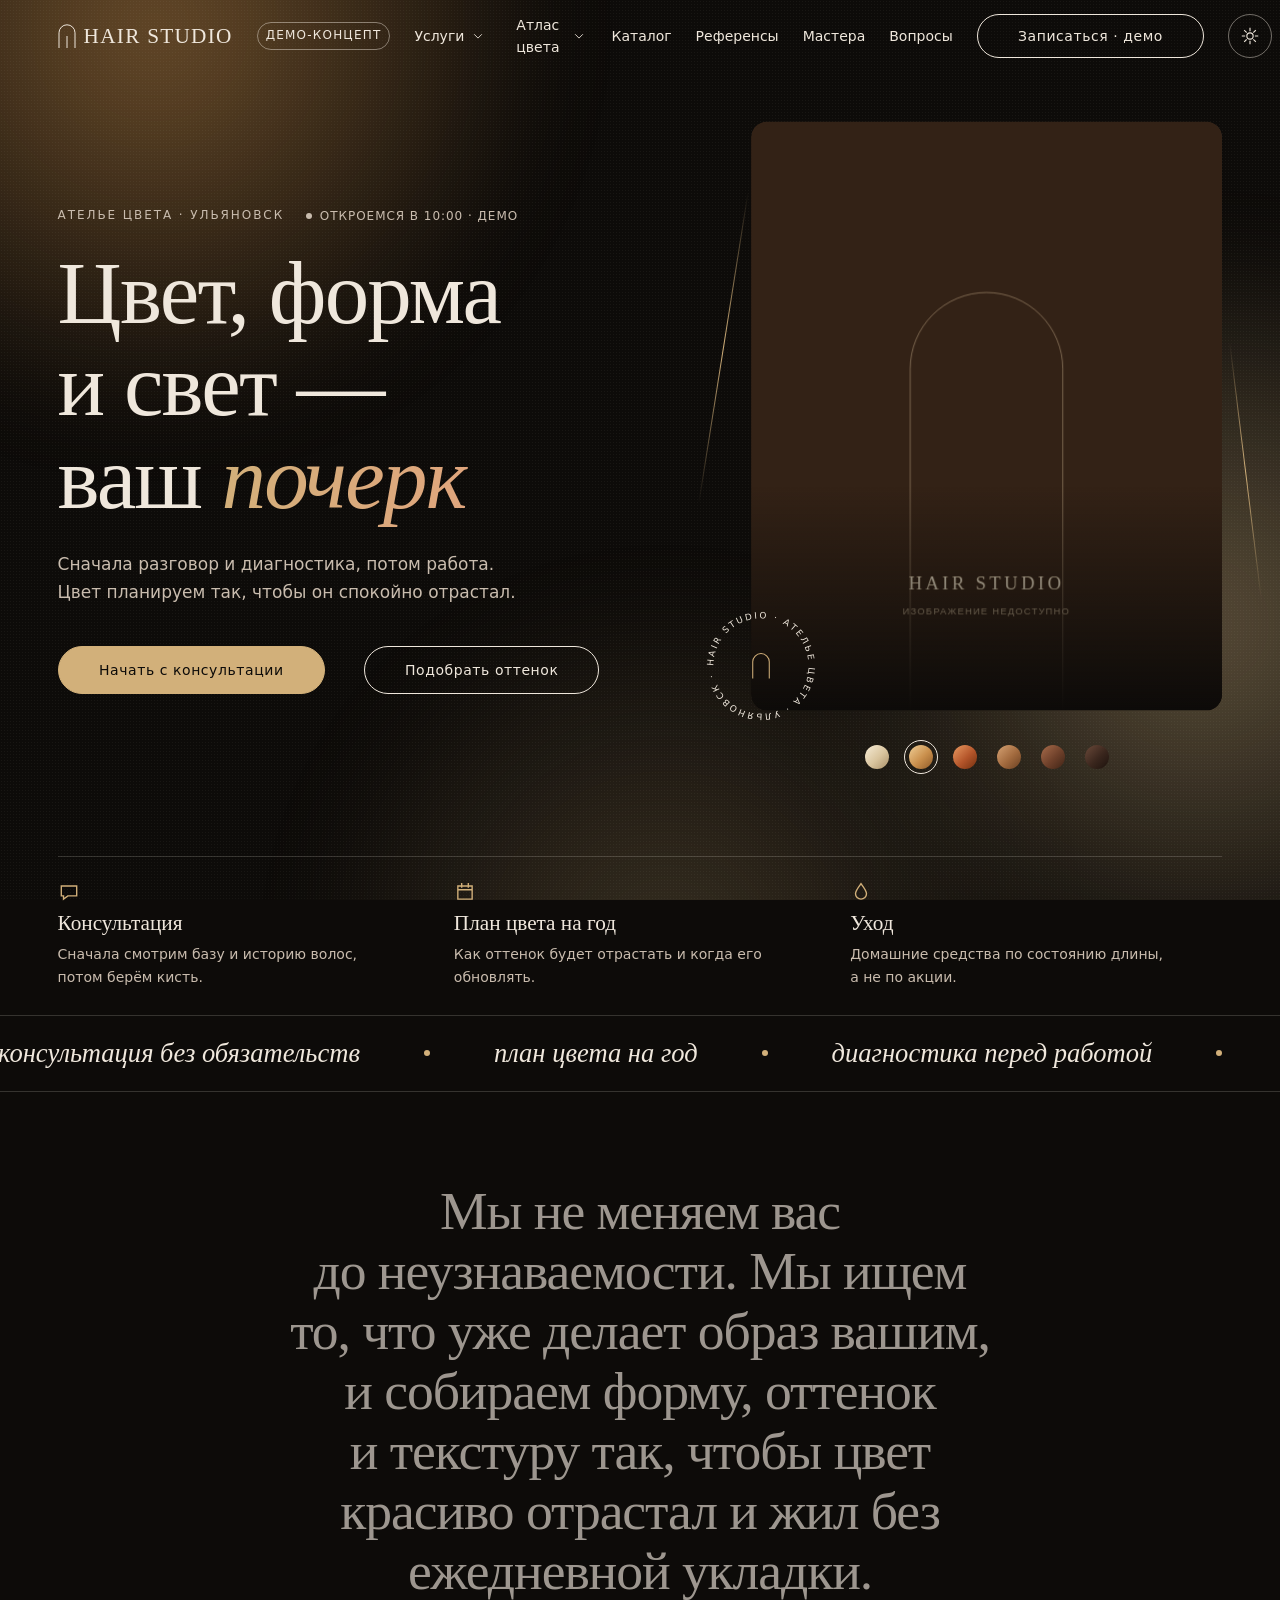
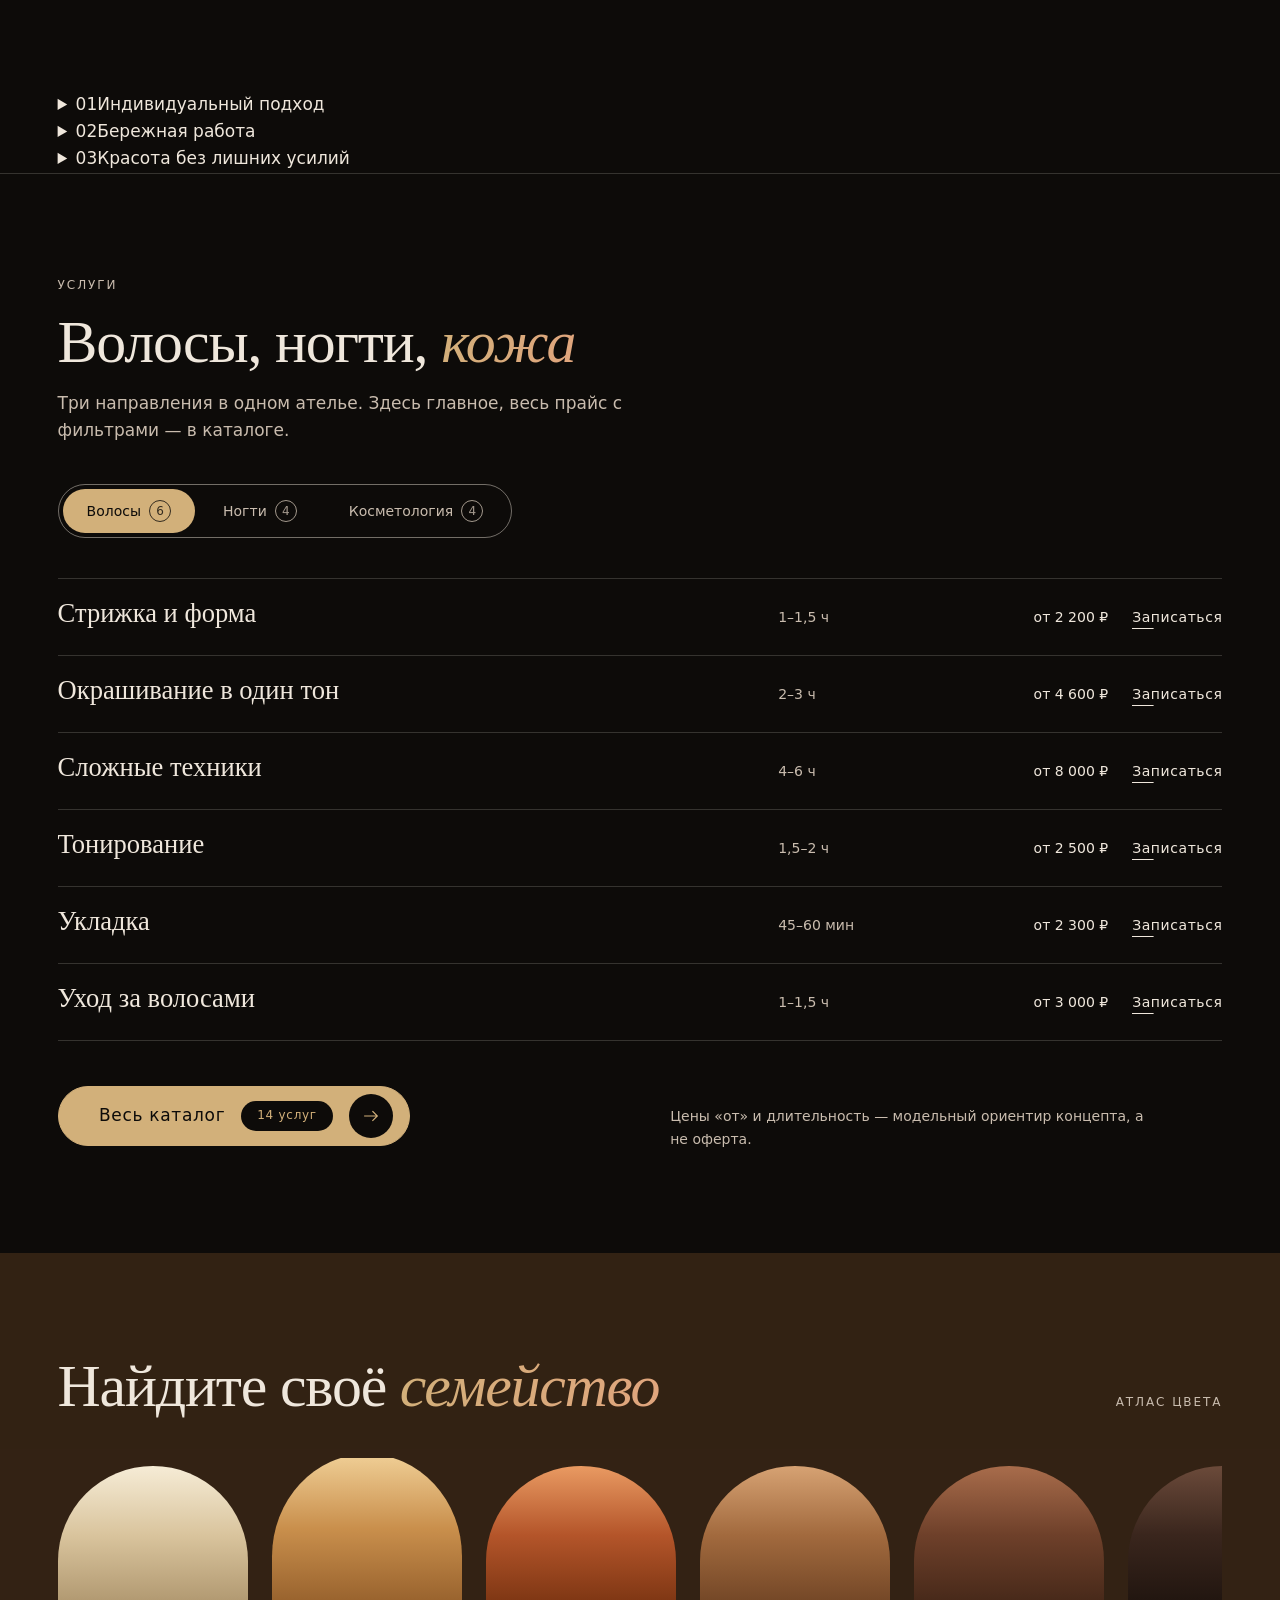
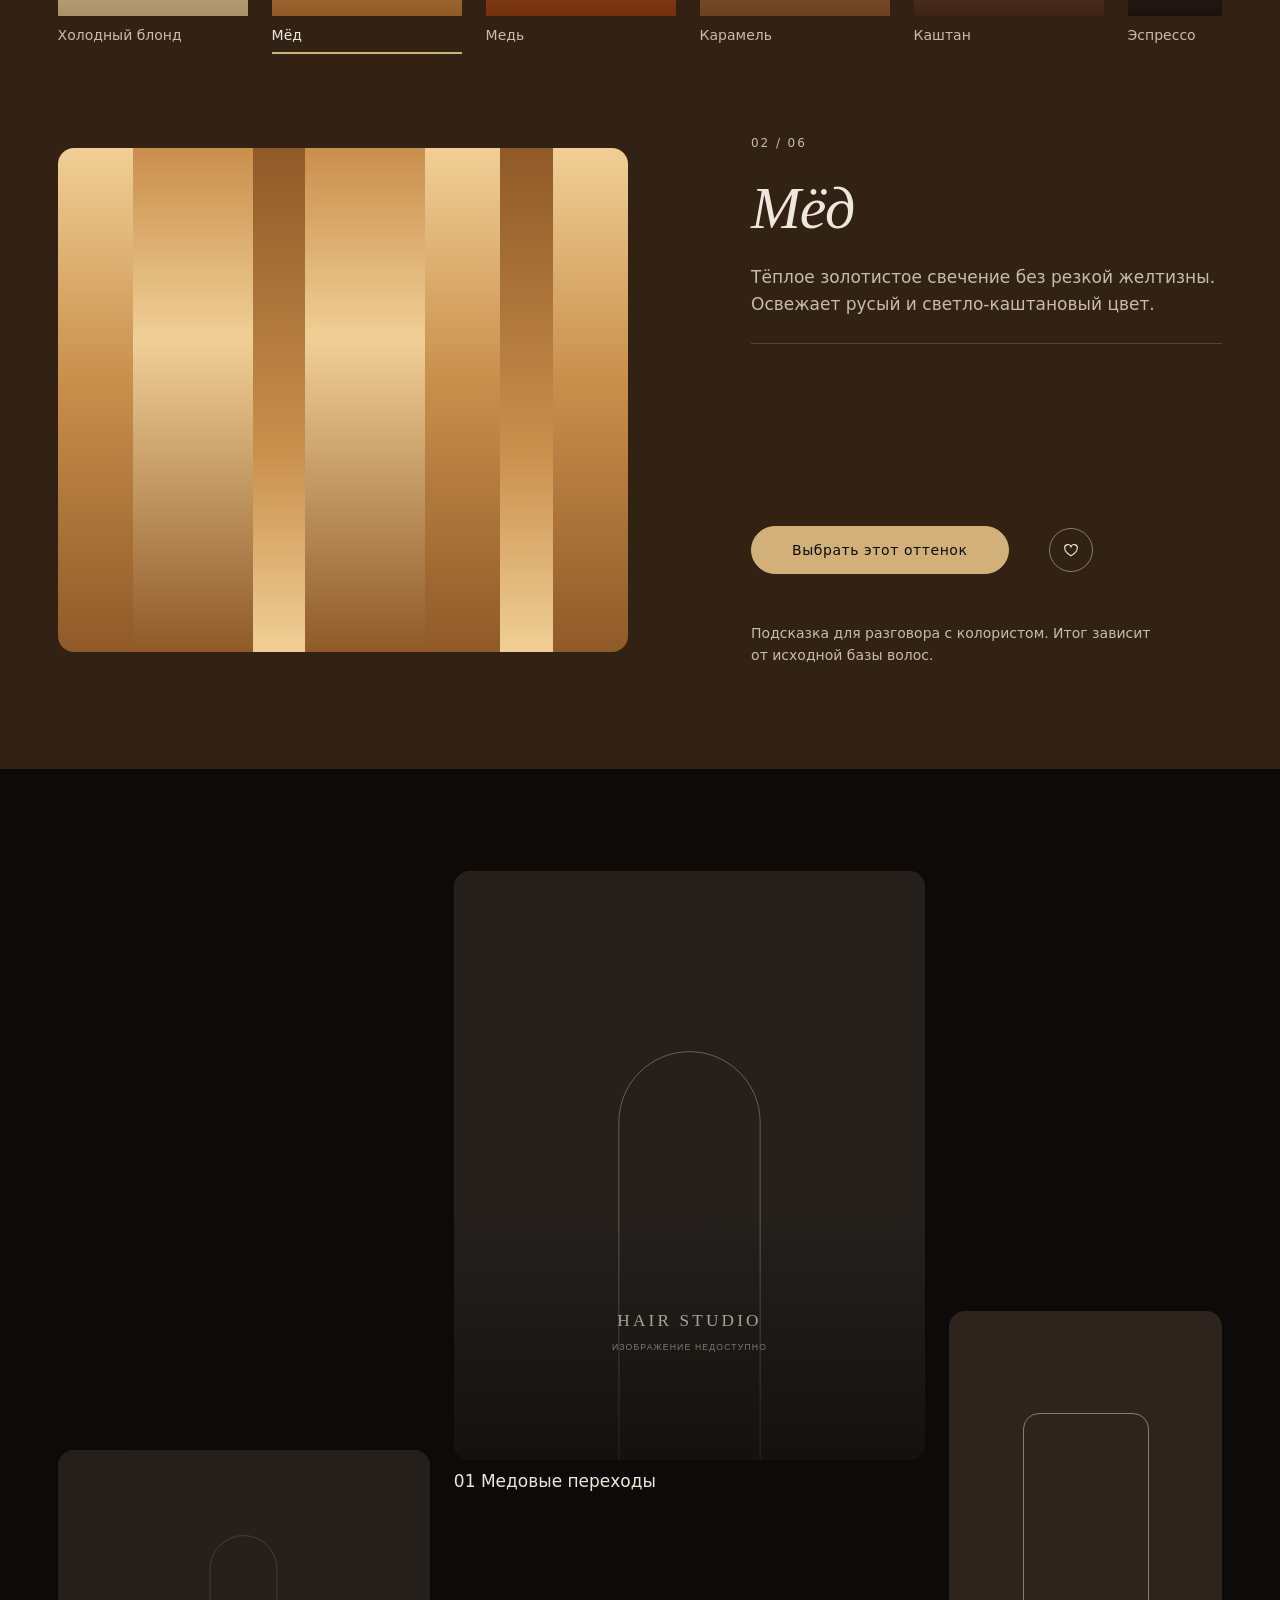
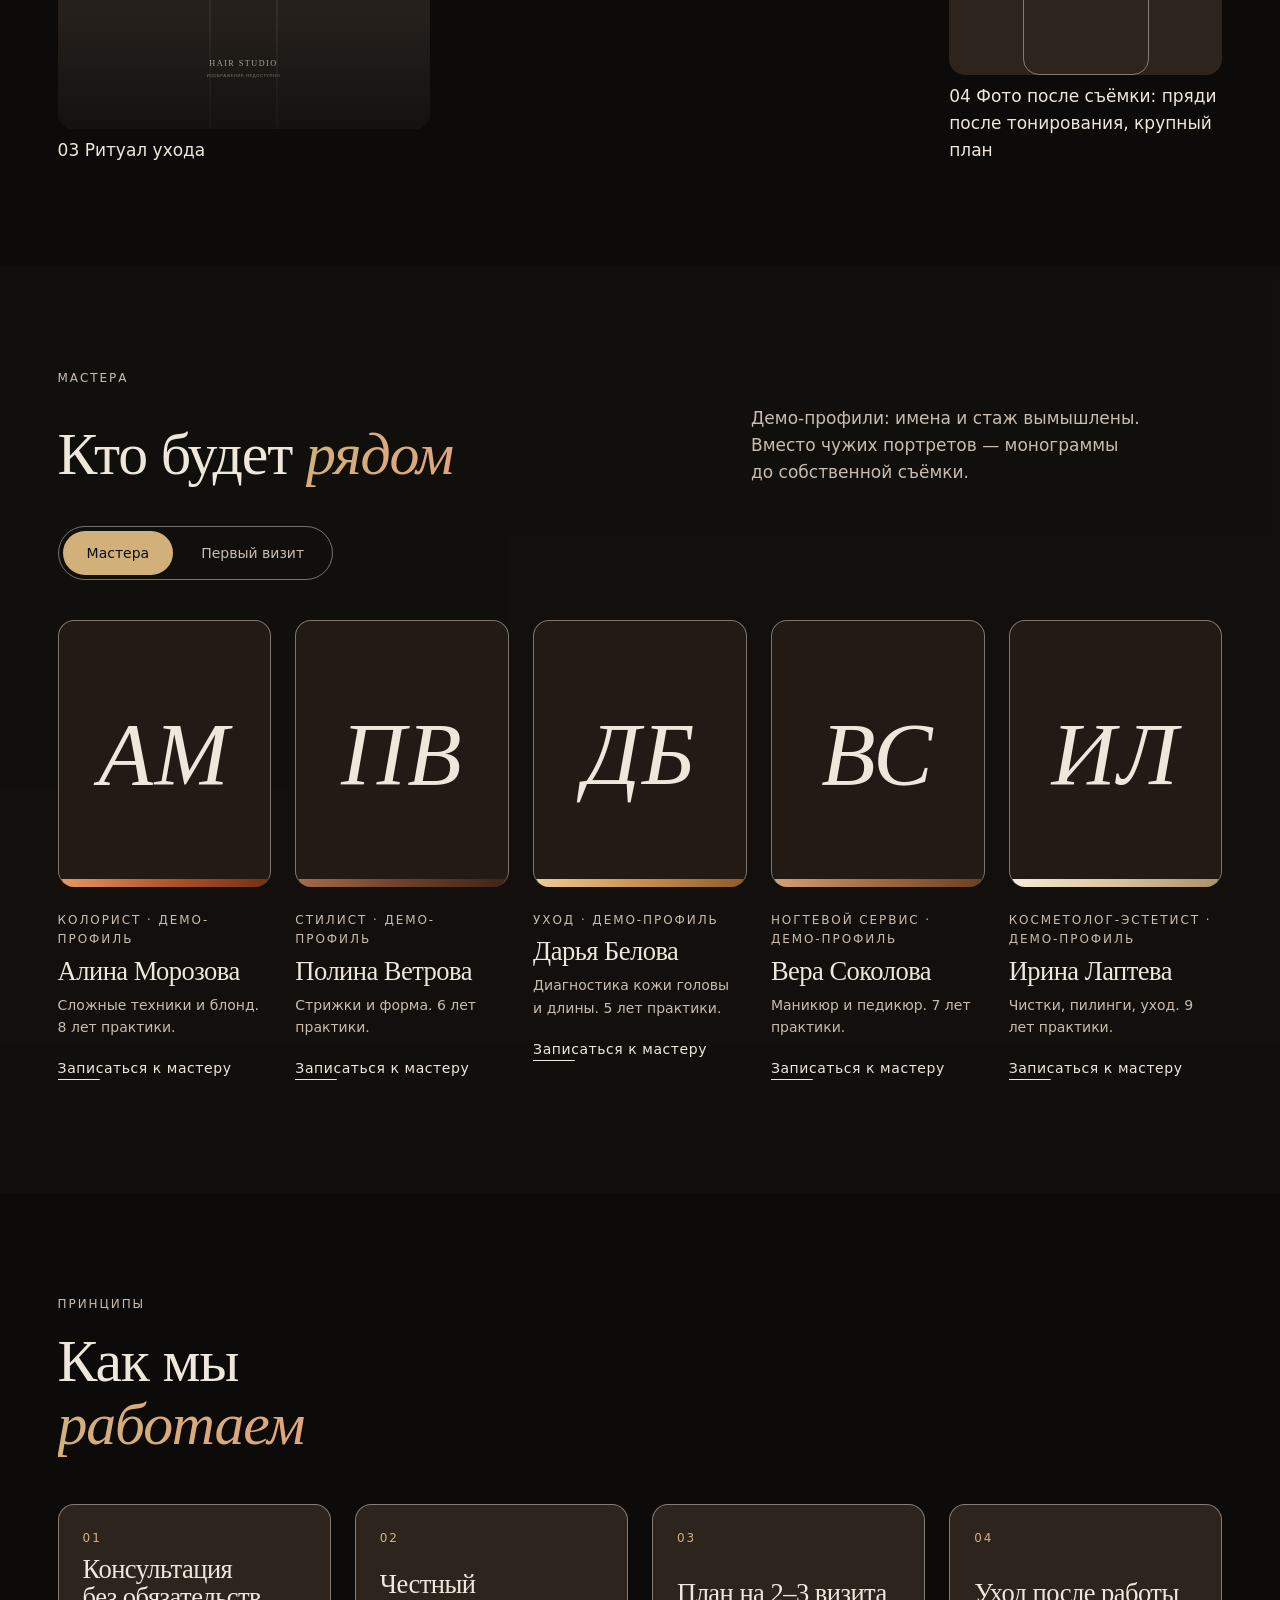
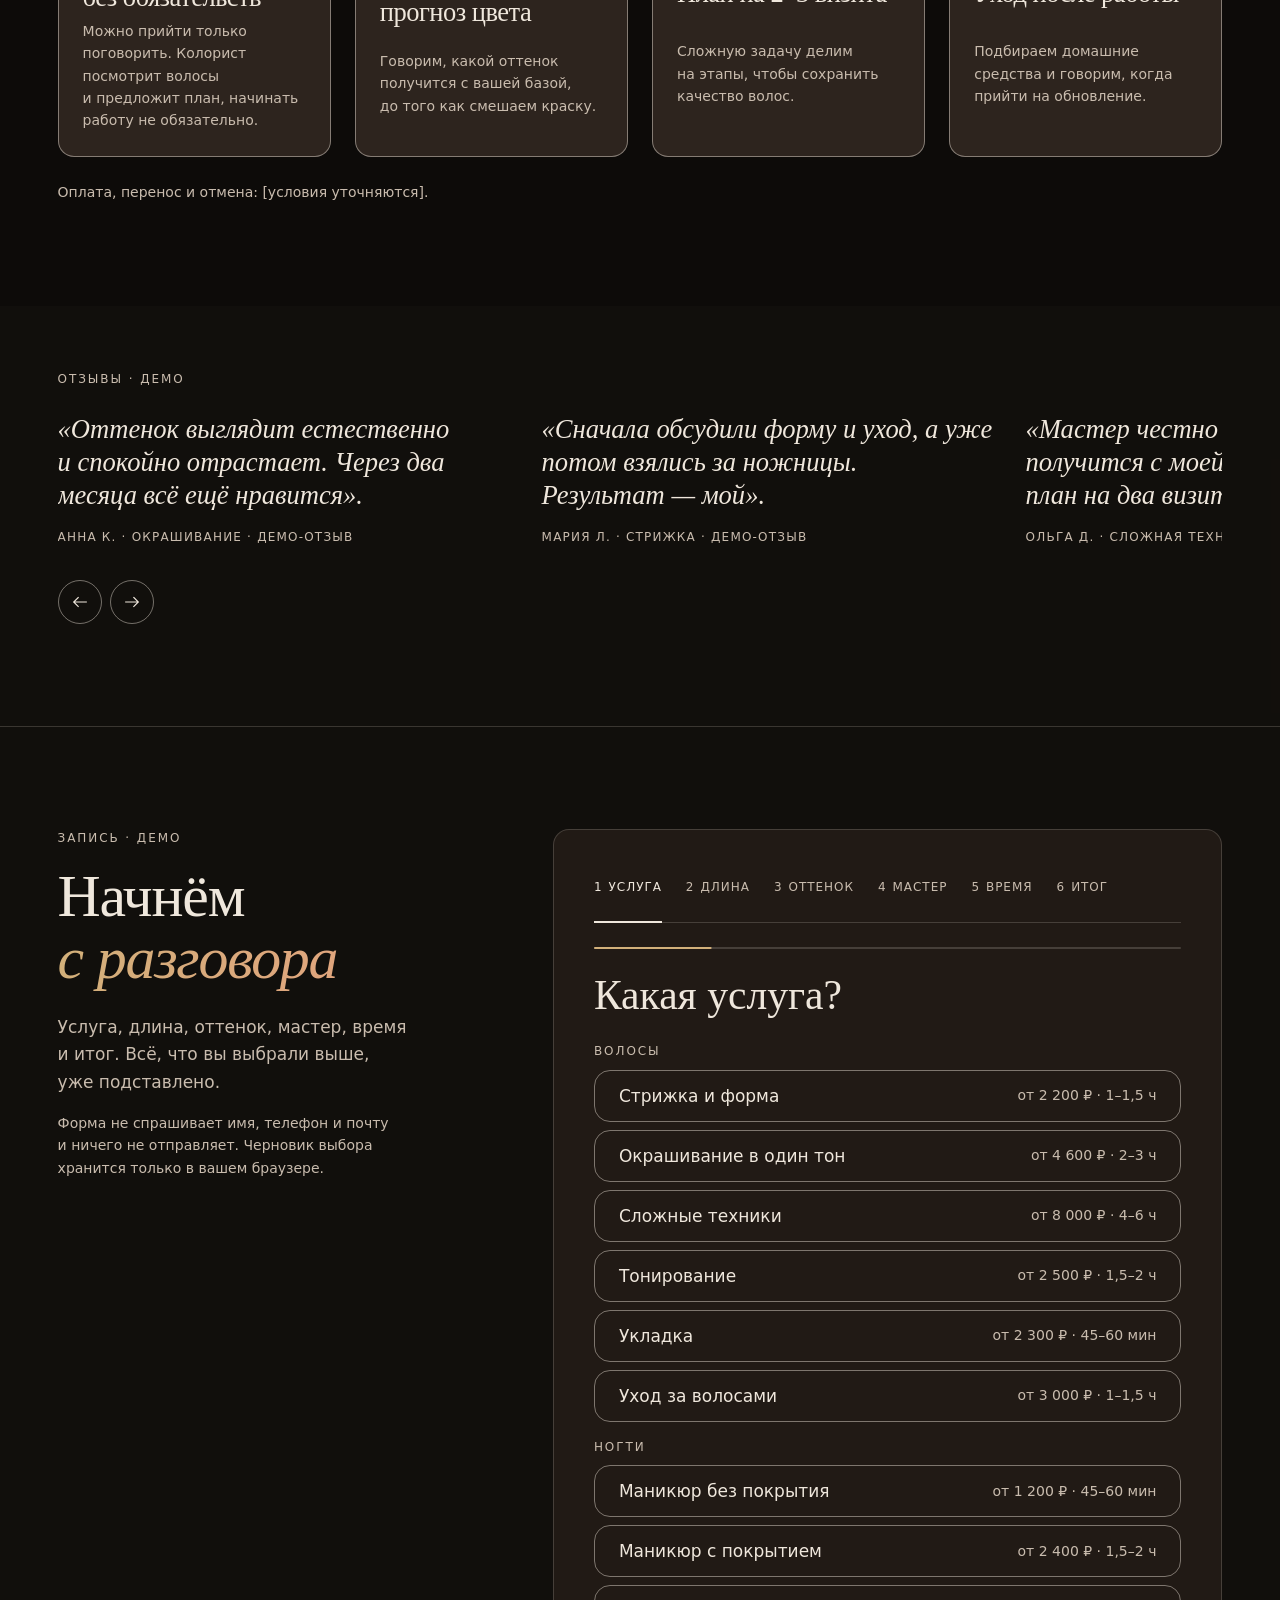
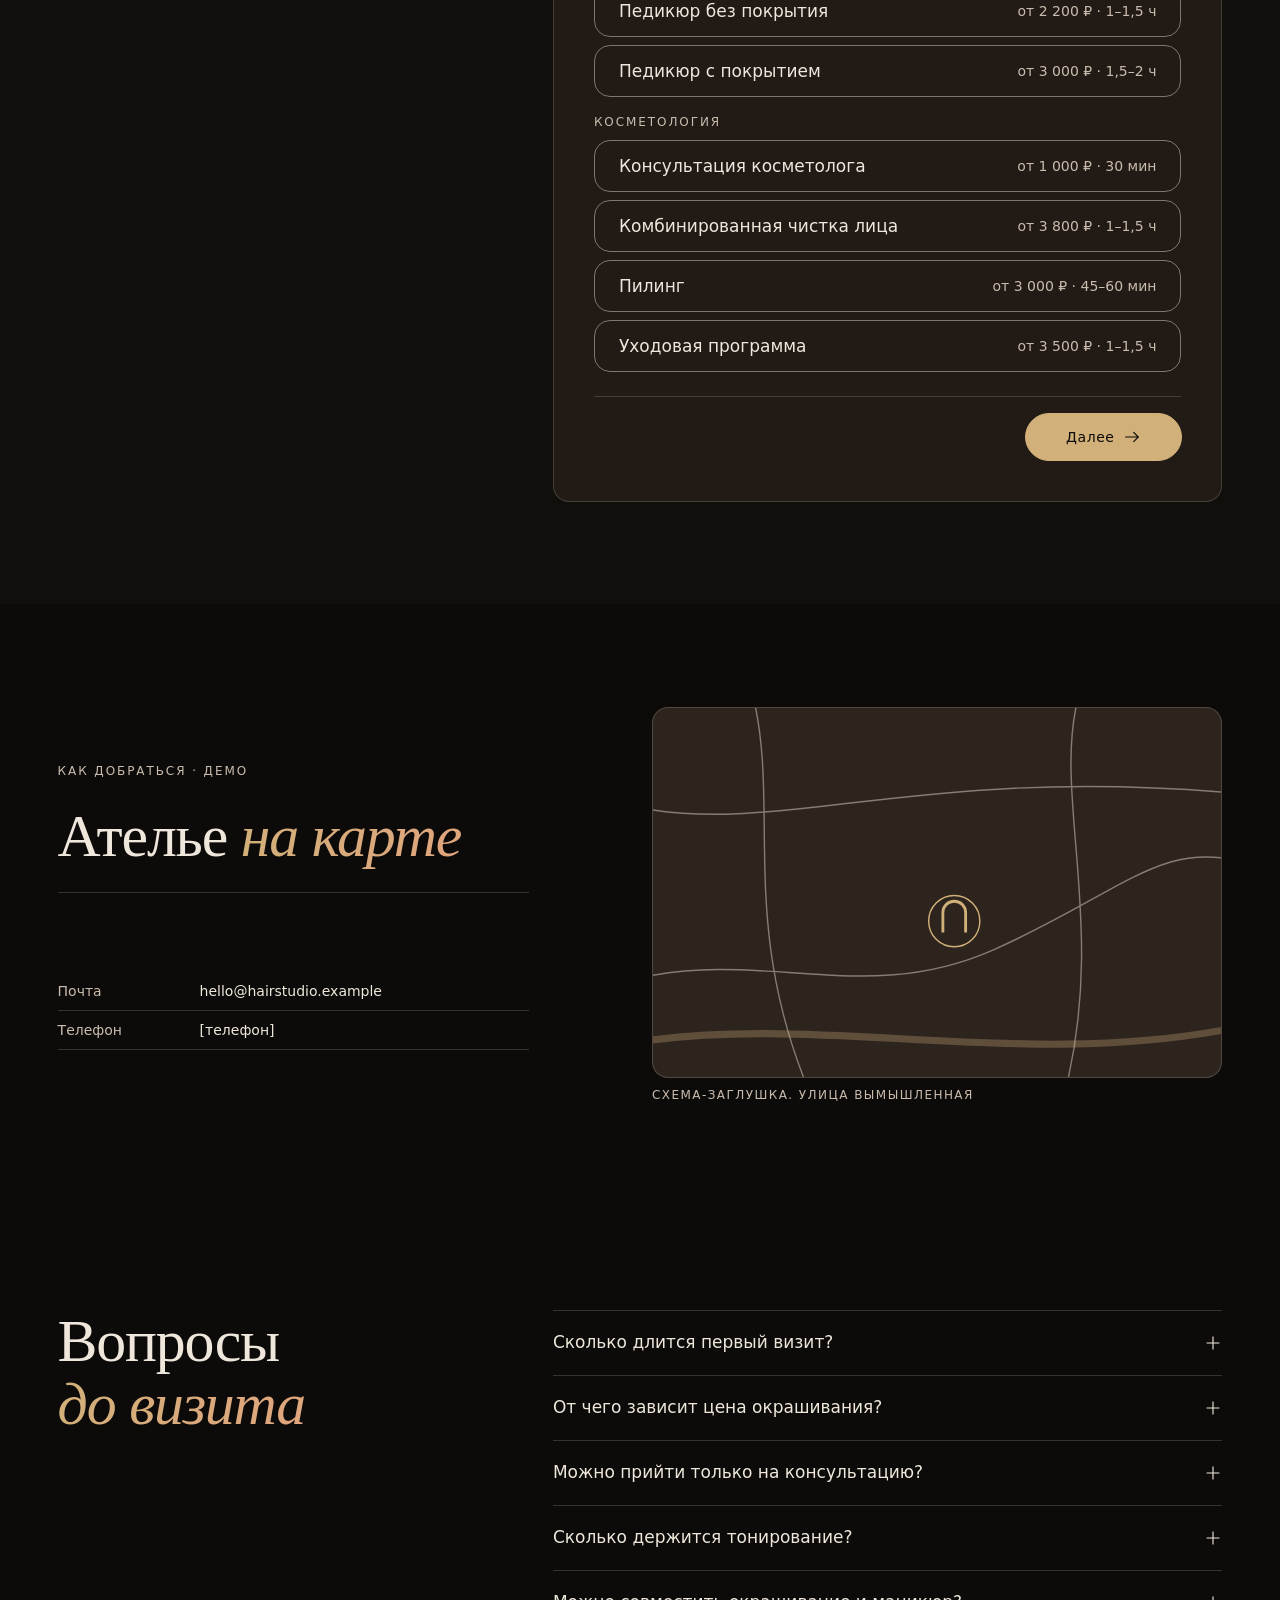
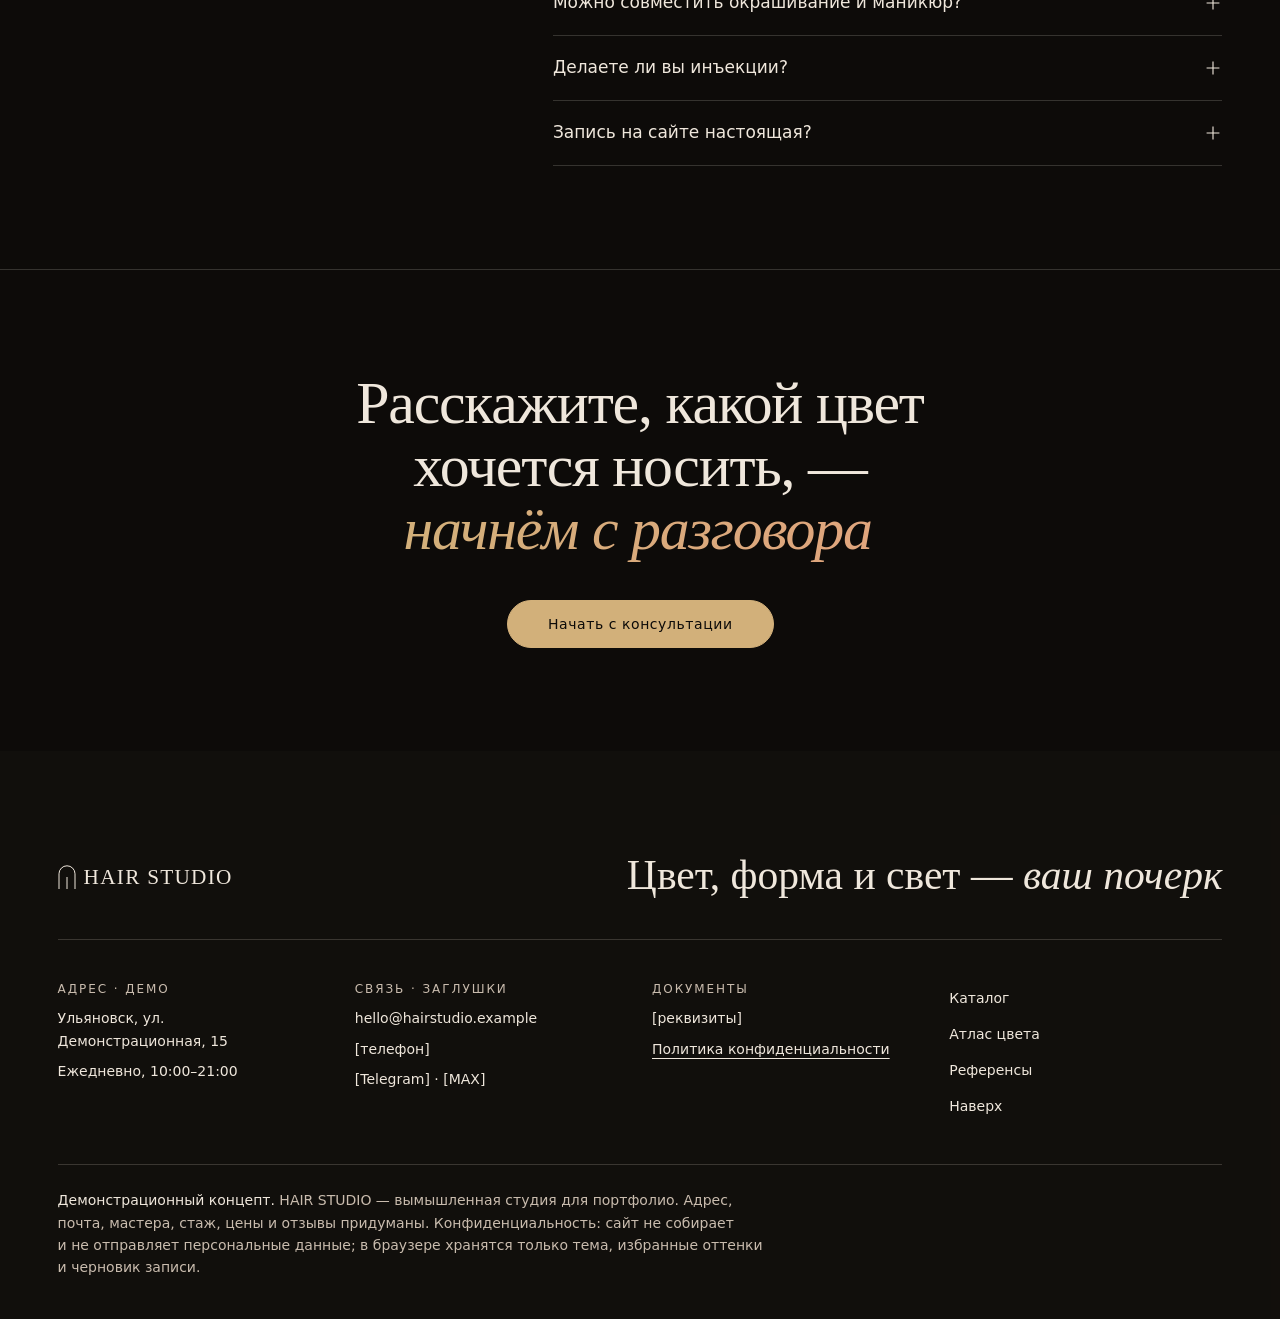
==== commit 523e4d83: "Add expandable studio benefit cards" ====
--- a/index.html
+++ b/index.html
@@ -36,7 +36,7 @@
 <link rel="preload" as="image" fetchpriority="high" imagesrcset="https://images.pexels.com/photos/33015399/pexels-photo-33015399.jpeg?auto=compress&cs=tinysrgb&w=480 480w, https://images.pexels.com/photos/33015399/pexels-photo-33015399.jpeg?auto=compress&cs=tinysrgb&w=800 800w, https://images.pexels.com/photos/33015399/pexels-photo-33015399.jpeg?auto=compress&cs=tinysrgb&w=1200 1200w" imagesizes="(max-width: 760px) 88vw, 36vw">
 <link href="https://fonts.googleapis.com/css2?family=Cormorant+Garamond:ital,wght@0,400;0,500;1,400;1,500&family=Onest:wght@400;500&display=optional" rel="stylesheet">
 <link rel="icon" href="favicon.svg" type="image/svg+xml">
-<link rel="stylesheet" href="styles.css?v=17">
+<link rel="stylesheet" href="styles.css?v=16">
 <script type="application/ld+json">{"@context":"https://schema.org","@type":"WebSite","name":"HAIR STUDIO — демонстрационный концепт","url":"https://marcostavar24633-cyber.github.io/hair/","inLanguage":"ru-RU","description":"Вымышленный демонстрационный дизайн-концепт сайта студии волос в Ульяновске. Не является реальным салоном или предложением услуг."}</script>
 </head>
 <body>
@@ -157,12 +157,29 @@
 <section class="manifesto" id="philosophy" aria-labelledby="philosophy-title">
   <div class="wrap">
     <h2 id="philosophy-title" class="visually-hidden">Философия студии</h2>
-    <div class="manifesto-frame">
-      <p class="manifesto-text">Подчёркиваем вашу естественную красоту. Создаём форму, цвет и стиль, которые подходят именно вам.</p>
-    </div>
-  </div>
-</section>
-
+    <p class="manifesto-text" data-words>Мы&nbsp;не&nbsp;меняем вас до&nbsp;неузнаваемости. Мы&nbsp;ищем то, что уже делает образ вашим, и&nbsp;собираем форму, оттенок и&nbsp;текстуру так, чтобы цвет красиво отрастал и&nbsp;жил без ежедневной укладки.</p>
+  </div>
+
+</section>
+
+<section class="benefits" aria-label="Преимущества студии">
+  <div class="wrap">
+    <div class="benefit-grid">
+      <details class="benefit-card">
+        <summary><span class="benefit-number">01</span><span class="benefit-title">Индивидуальный подход</span><span class="benefit-plus" aria-hidden="true"></span></summary>
+        <div class="benefit-content"><div><p>Подбираем оттенок, форму и уход с учётом ваших пожеланий, особенностей волос и привычного ритма жизни.</p></div></div>
+      </details>
+      <details class="benefit-card">
+        <summary><span class="benefit-number">02</span><span class="benefit-title">Бережная работа</span><span class="benefit-plus" aria-hidden="true"></span></summary>
+        <div class="benefit-content"><div><p>Ставим в приоритет качество волос: обсуждаем возможности, выбираем подходящую технику и не обещаем невозможного.</p></div></div>
+      </details>
+      <details class="benefit-card">
+        <summary><span class="benefit-number">03</span><span class="benefit-title">Красота без лишних усилий</span><span class="benefit-plus" aria-hidden="true"></span></summary>
+        <div class="benefit-content"><div><p>Продумываем результат так, чтобы цвет гармонично отрастал, а форма оставалась удобной в повседневной жизни.</p></div></div>
+      </details>
+    </div>
+  </div>
+</section>
 
 <section class="services" id="services" data-no-float aria-labelledby="services-title">
   <div class="wrap services-teaser">
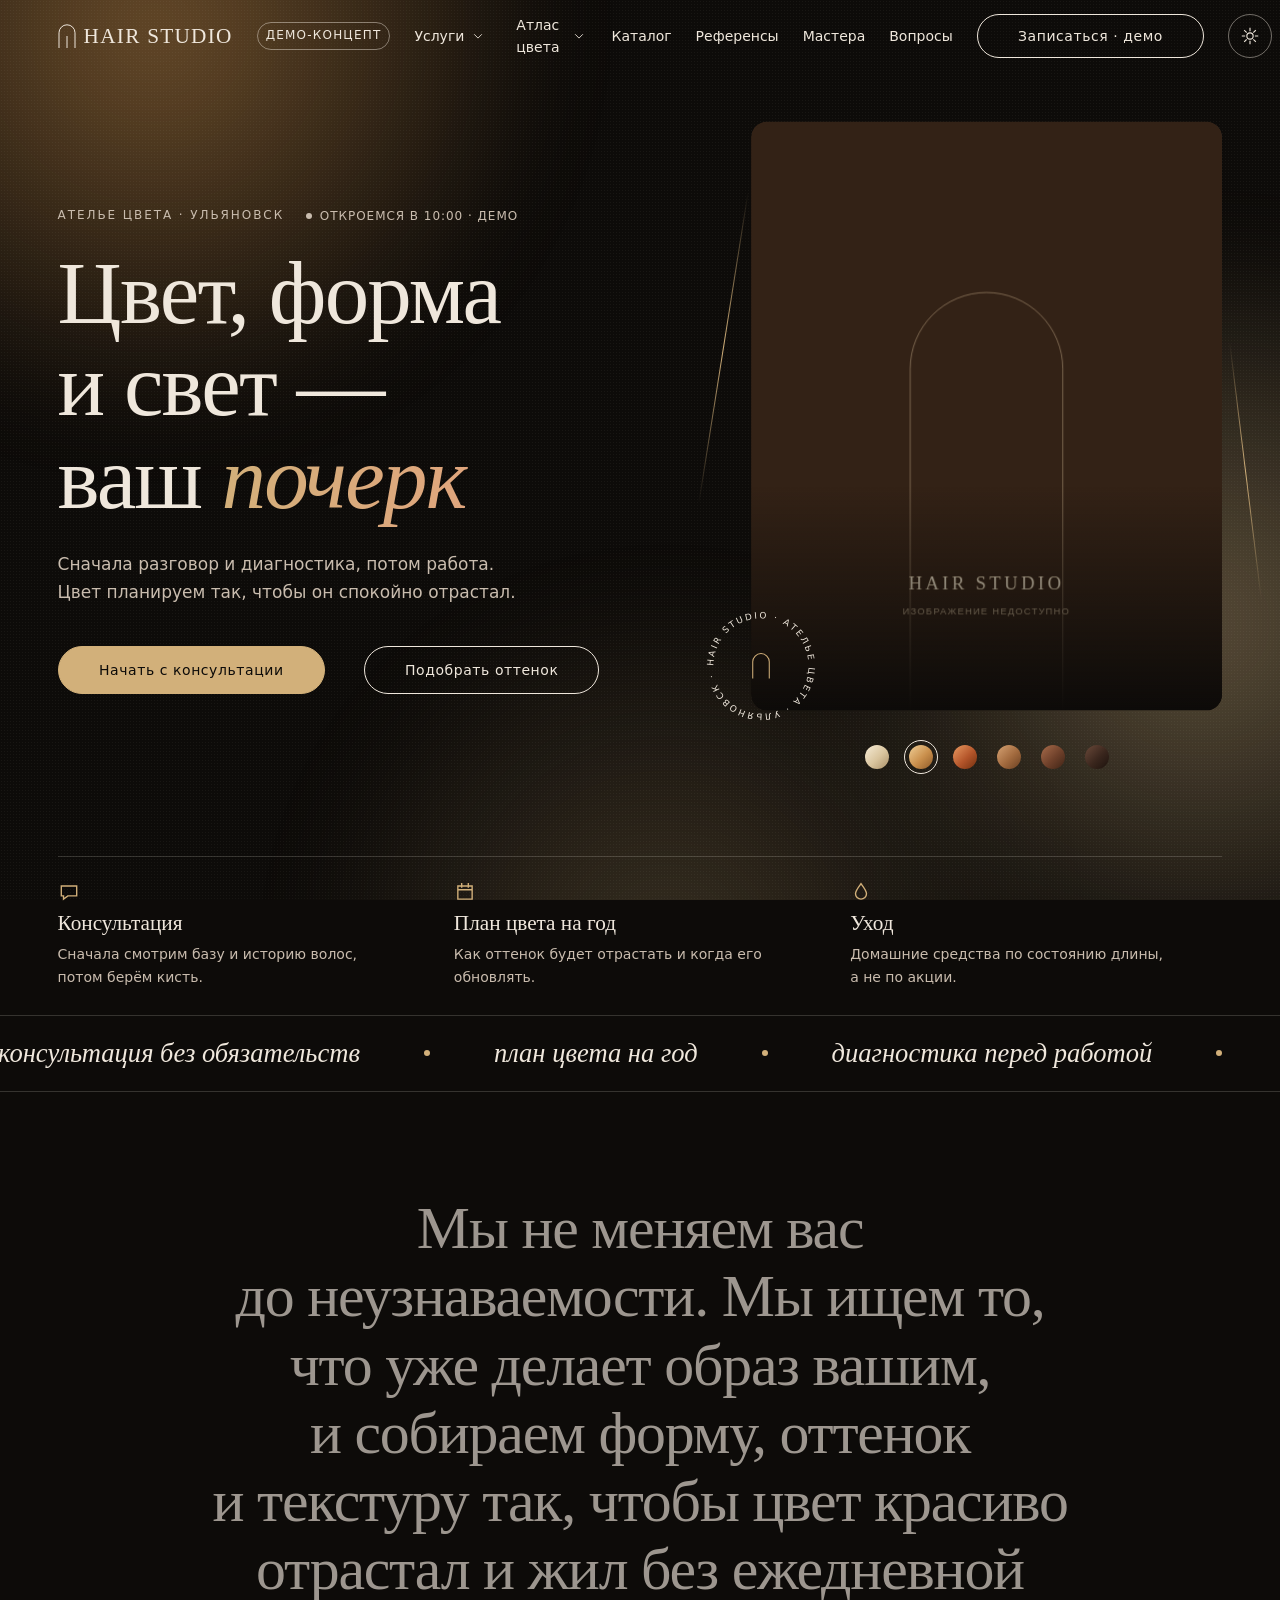
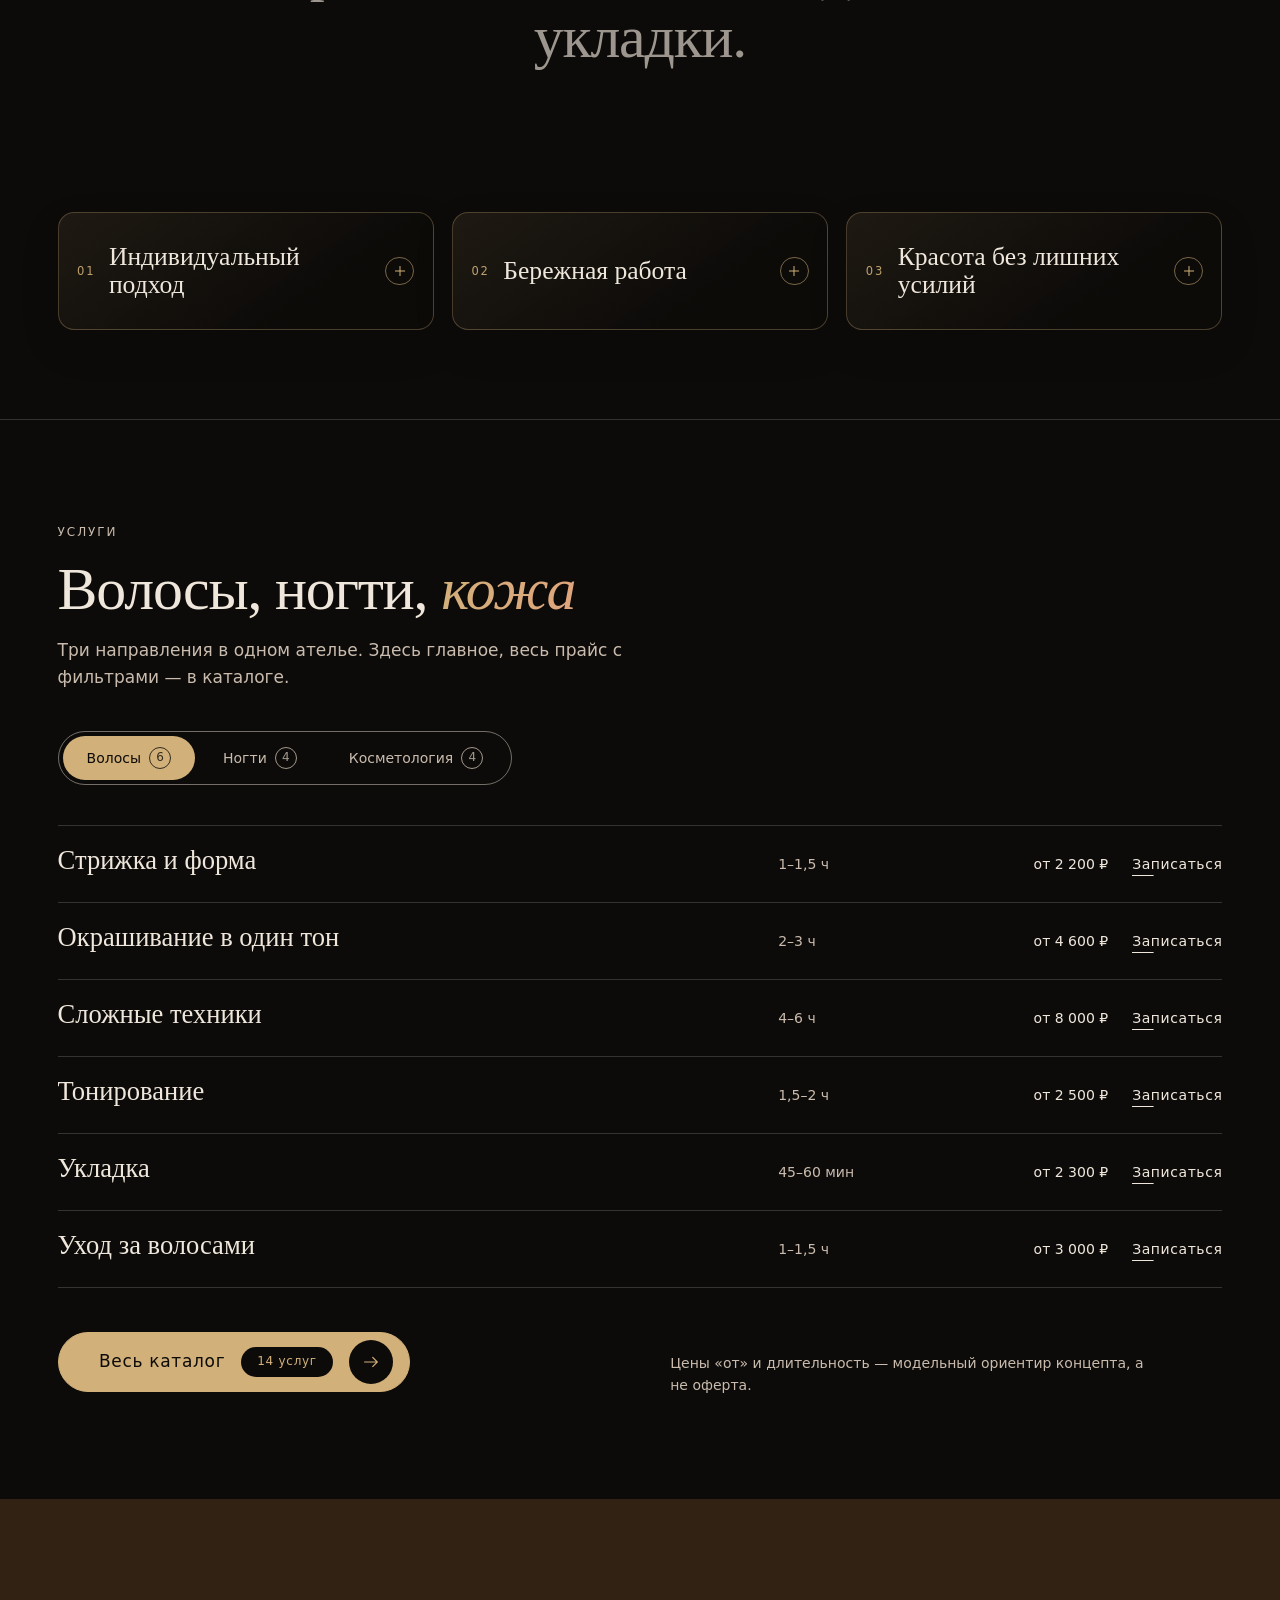
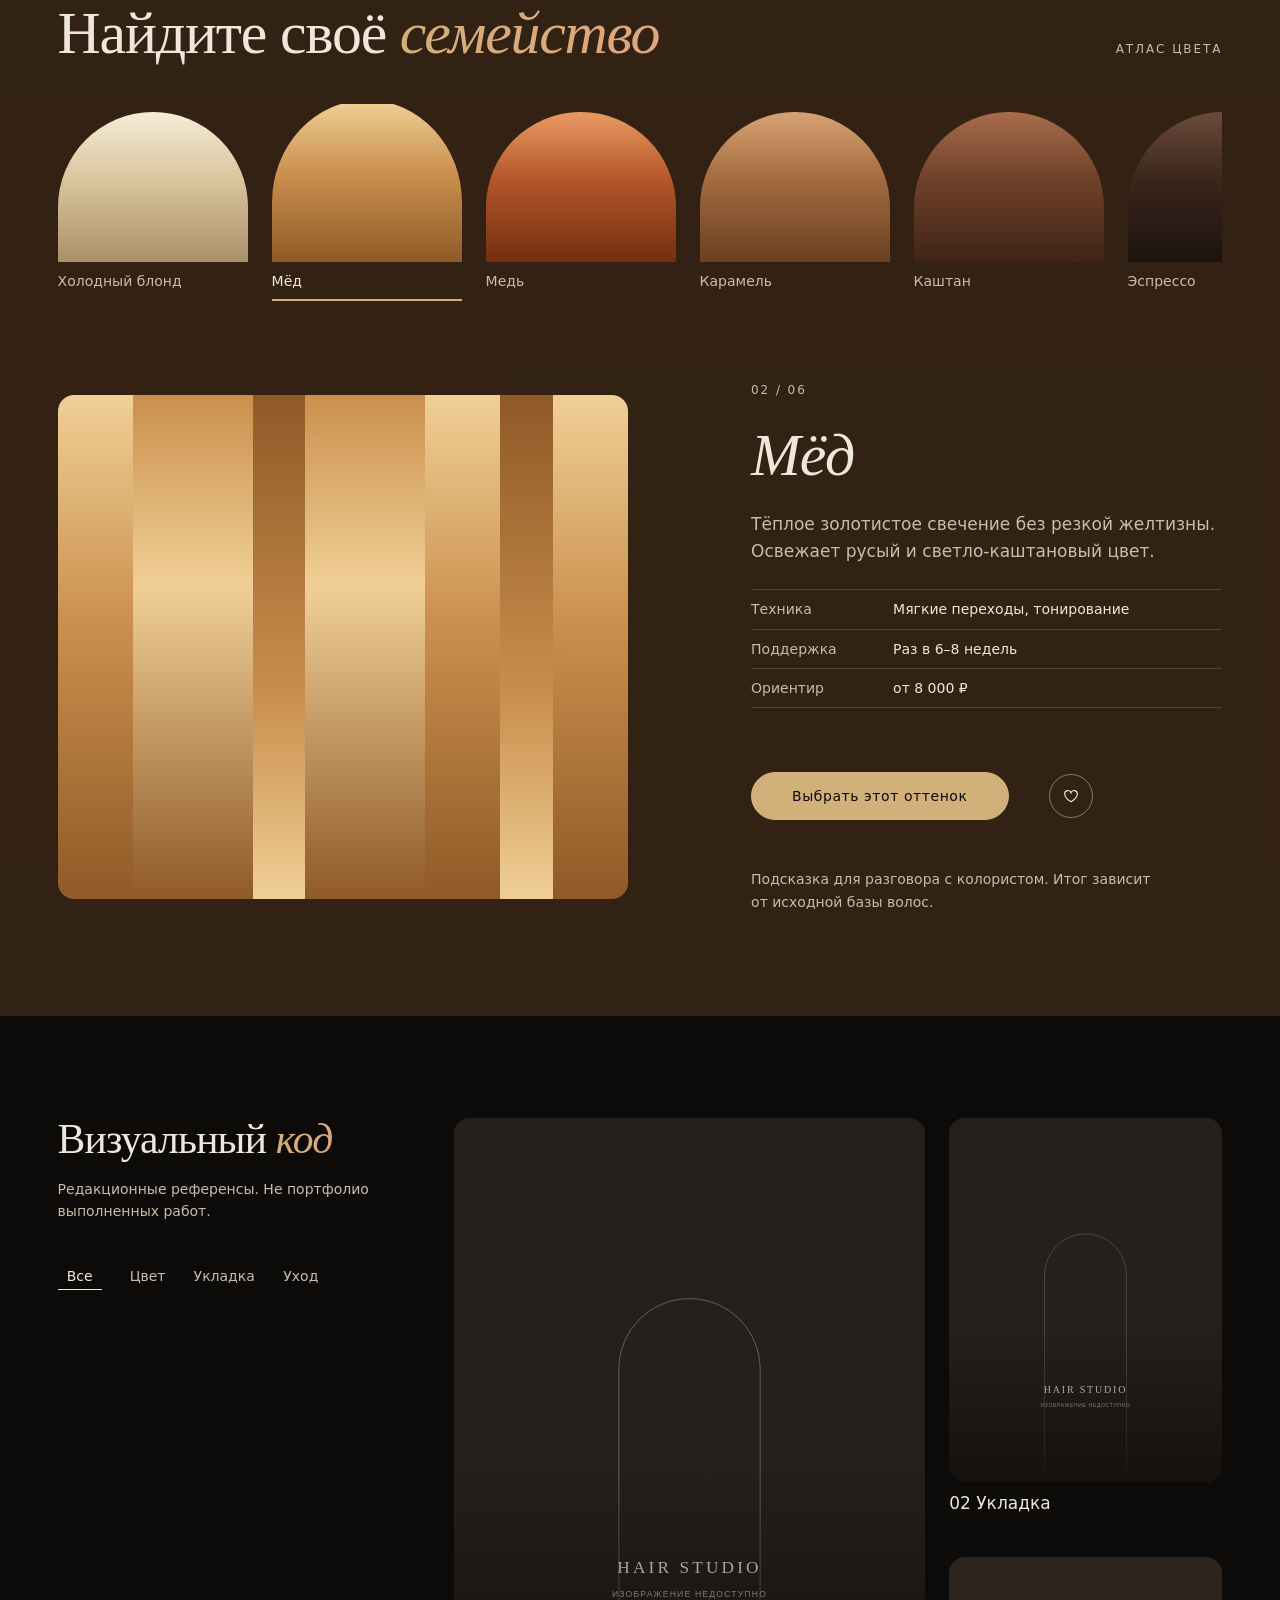
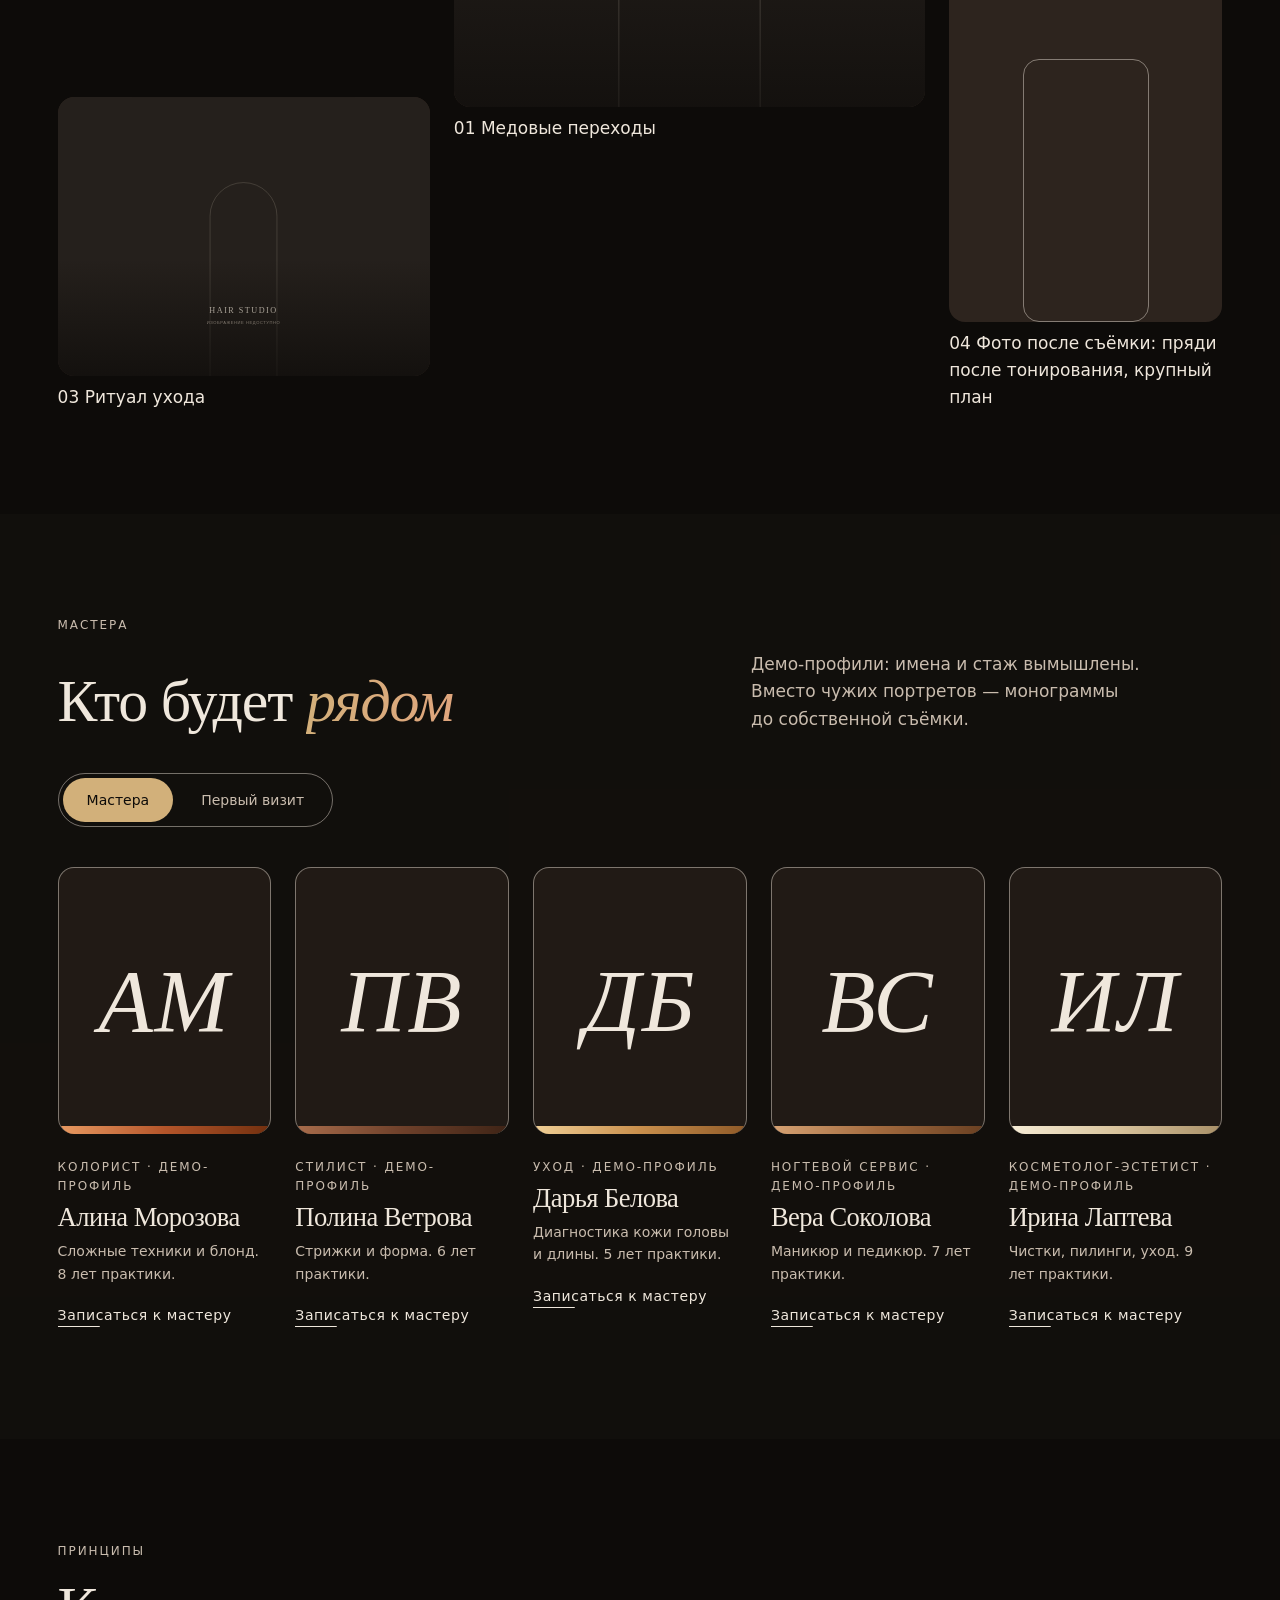
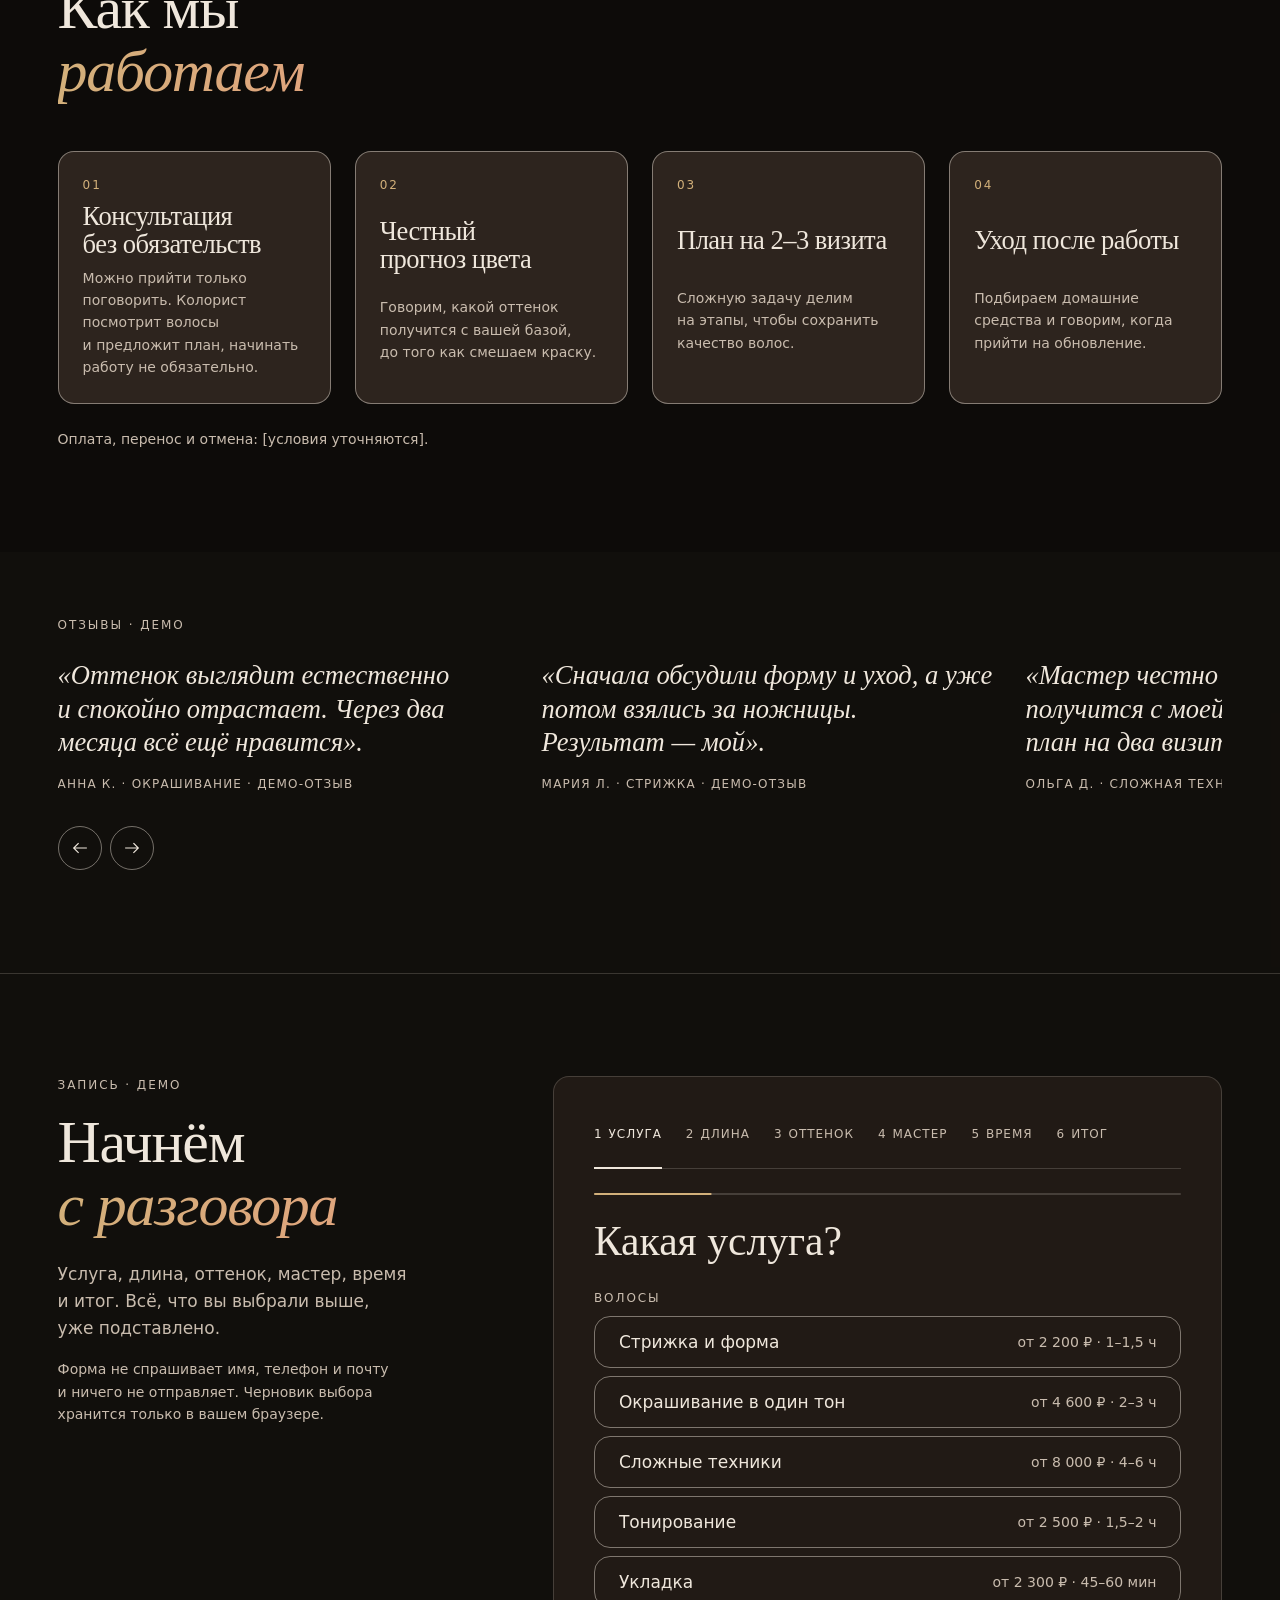
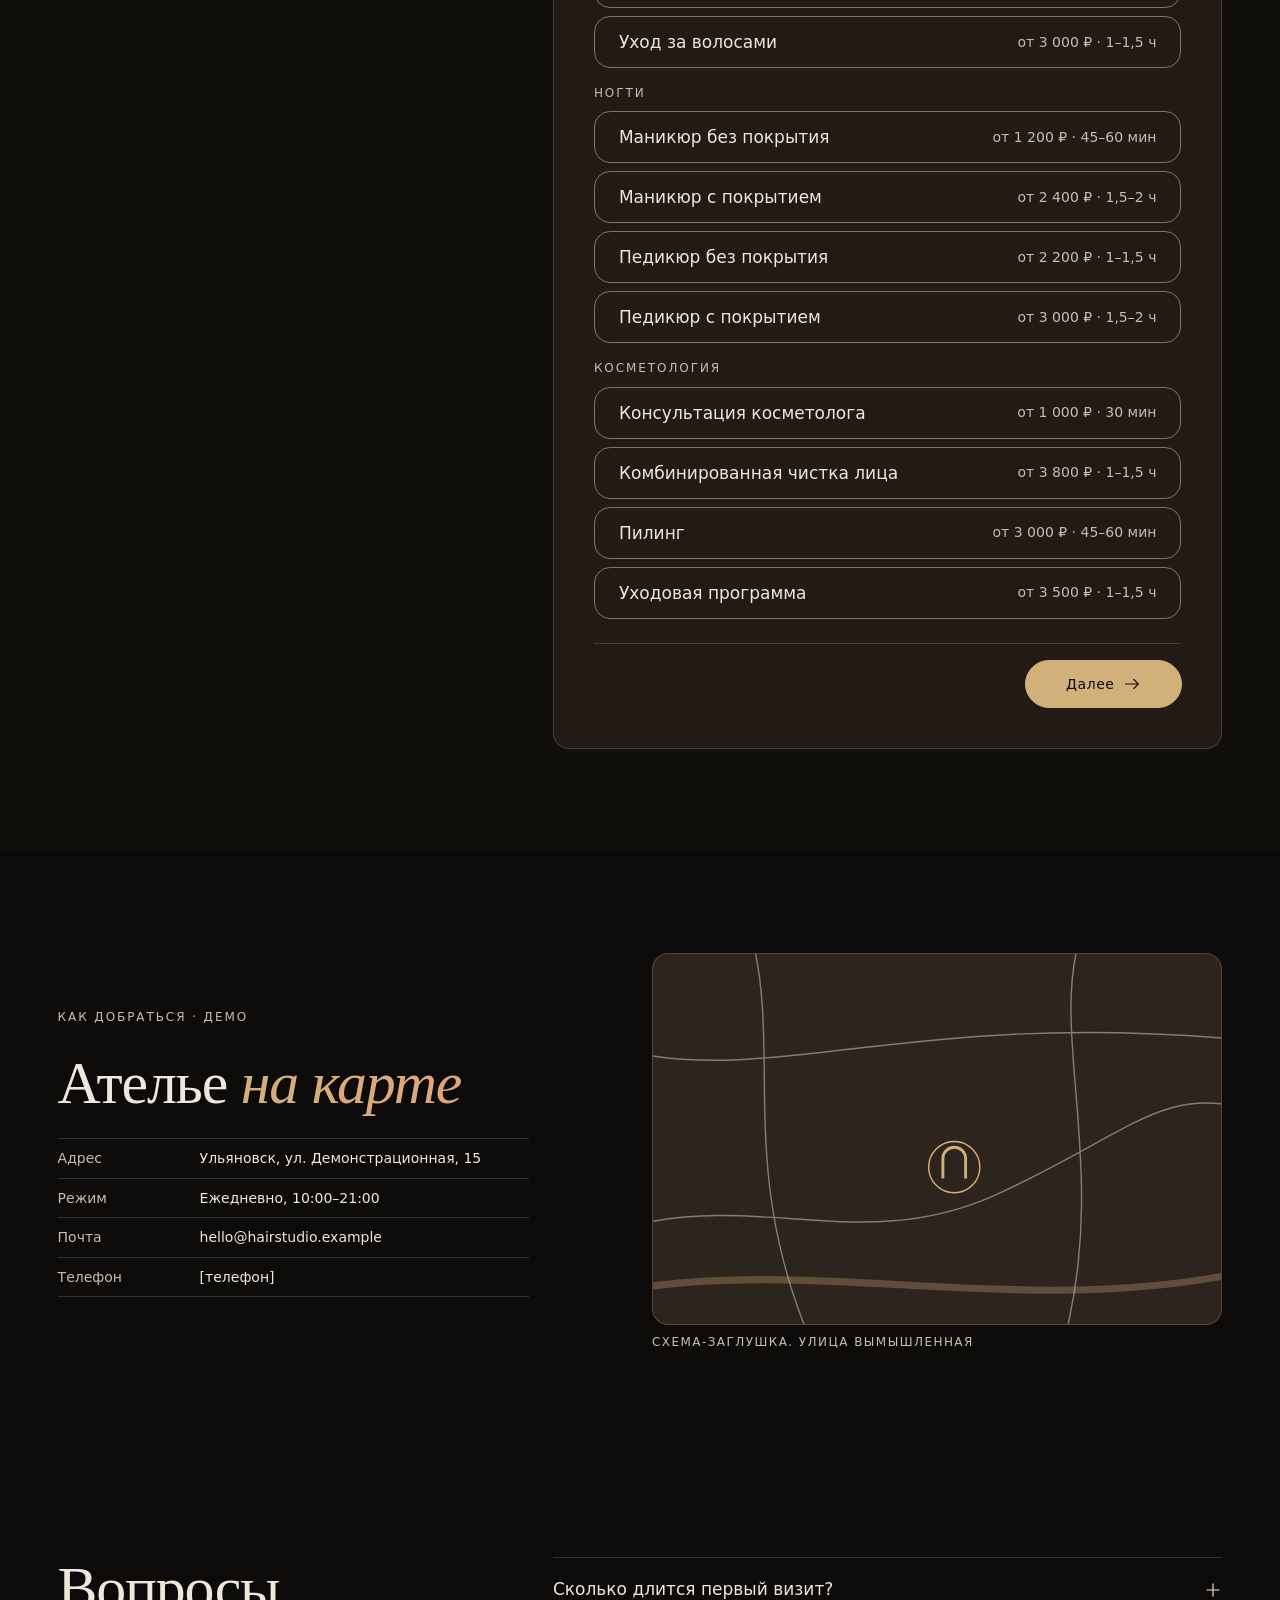
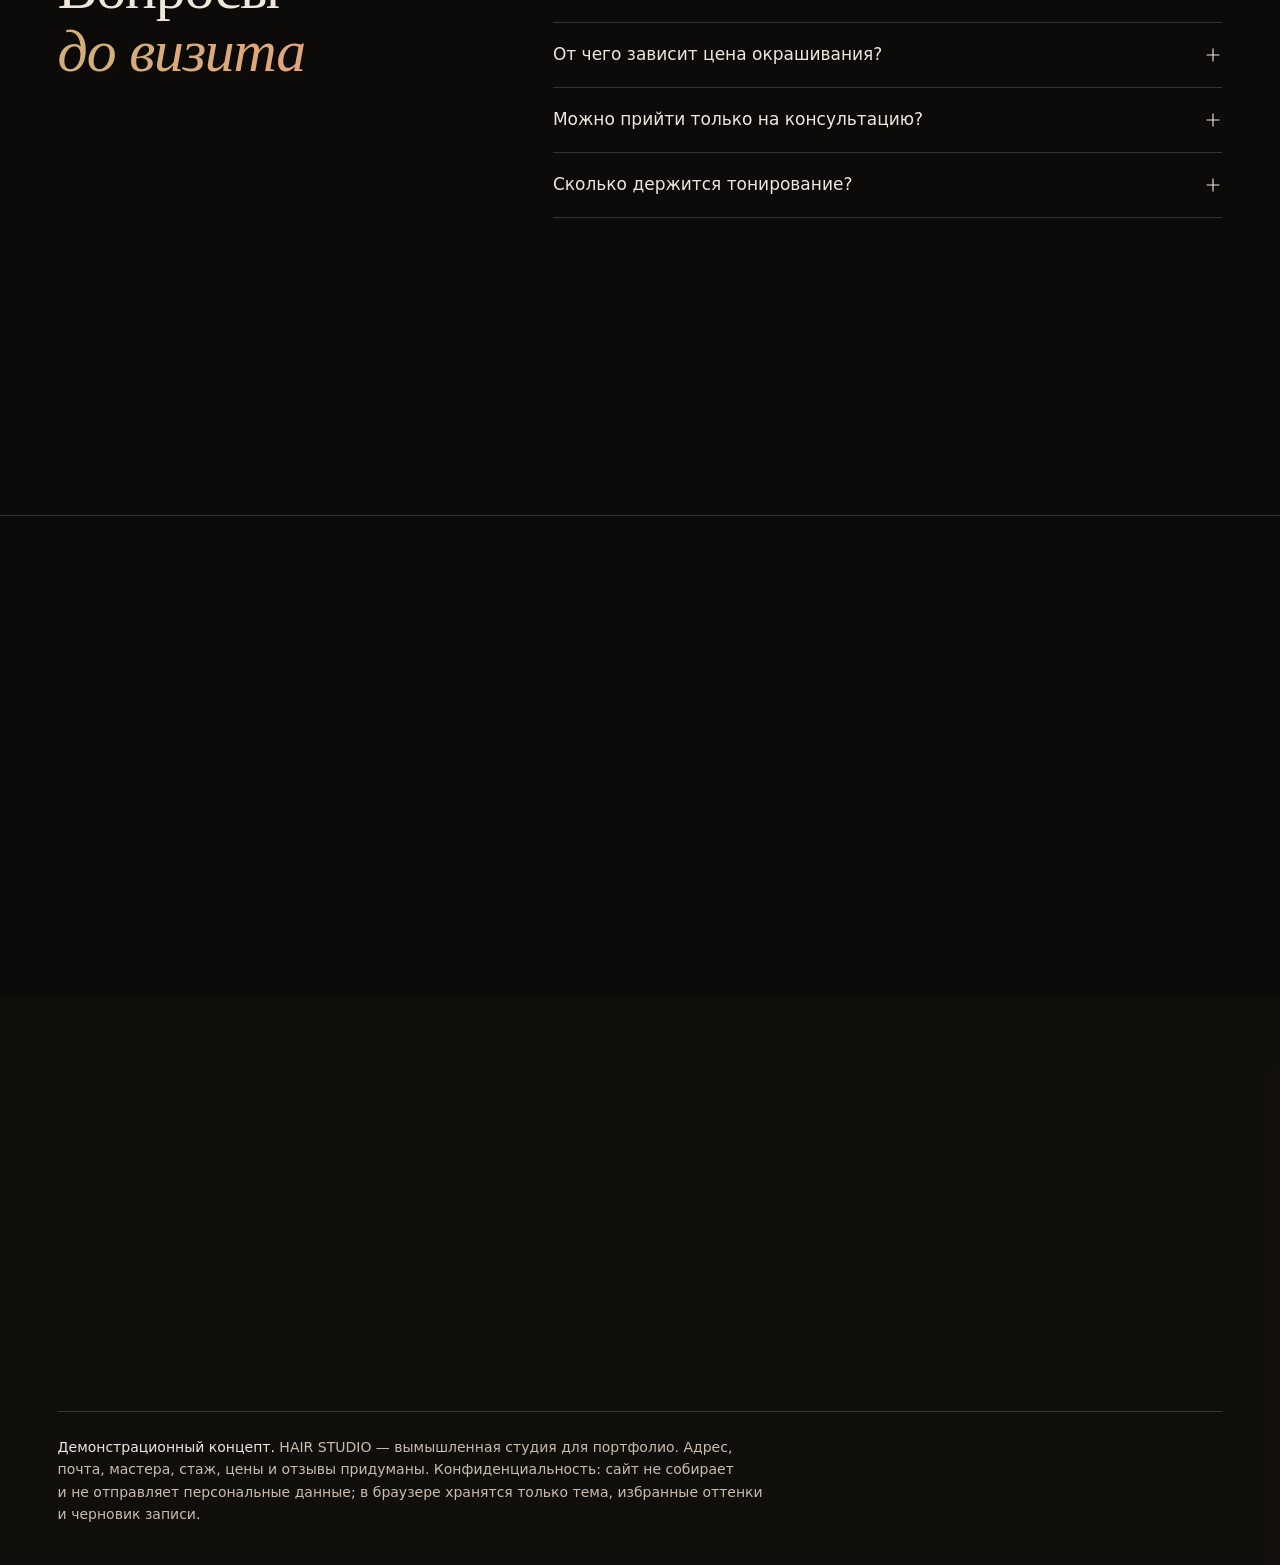
==== commit 77645aa8: "Refresh stylesheet cache for animated benefit cards" ====
--- a/index.html
+++ b/index.html
@@ -36,7 +36,7 @@
 <link rel="preload" as="image" fetchpriority="high" imagesrcset="https://images.pexels.com/photos/33015399/pexels-photo-33015399.jpeg?auto=compress&cs=tinysrgb&w=480 480w, https://images.pexels.com/photos/33015399/pexels-photo-33015399.jpeg?auto=compress&cs=tinysrgb&w=800 800w, https://images.pexels.com/photos/33015399/pexels-photo-33015399.jpeg?auto=compress&cs=tinysrgb&w=1200 1200w" imagesizes="(max-width: 760px) 88vw, 36vw">
 <link href="https://fonts.googleapis.com/css2?family=Cormorant+Garamond:ital,wght@0,400;0,500;1,400;1,500&family=Onest:wght@400;500&display=optional" rel="stylesheet">
 <link rel="icon" href="favicon.svg" type="image/svg+xml">
-<link rel="stylesheet" href="styles.css?v=16">
+<link rel="stylesheet" href="styles.css?v=17">
 <script type="application/ld+json">{"@context":"https://schema.org","@type":"WebSite","name":"HAIR STUDIO — демонстрационный концепт","url":"https://marcostavar24633-cyber.github.io/hair/","inLanguage":"ru-RU","description":"Вымышленный демонстрационный дизайн-концепт сайта студии волос в Ульяновске. Не является реальным салоном или предложением услуг."}</script>
 </head>
 <body>
--- a/styles.css
+++ b/styles.css
@@ -1245,84 +1245,56 @@
 }
 
 
-/* ---------- compact manifesto in an animated champagne frame ---------- */
-.manifesto{padding:clamp(2.5rem,7vw,6rem) 0}
-.manifesto-frame{
-  position:relative;
-  isolation:isolate;
-  overflow:hidden;
-  max-width: min(100%, 58rem);
-  margin-inline:auto;
-  padding:clamp(1.4rem,4.5vw,3.2rem);
-  border-radius:var(--r-soft);
-  background:var(--night);
-  box-shadow:0 1.5rem 4rem rgba(0,0,0,.18);
-}
-.manifesto-frame::before{
-  content:"";
-  position:absolute;
-  z-index:-1;
-  inset:-75%;
-  background:conic-gradient(from 0deg,transparent 0 72%,var(--gold) 78%,rgba(224,165,125,.28) 82%,transparent 88% 100%);
-  animation:manifesto-frame-orbit 10s linear infinite;
-}
-.manifesto-frame::after{
-  content:"";
-  position:absolute;
-  z-index:-1;
-  inset:1px;
-  border-radius:calc(var(--r-soft) - 1px);
-  background:linear-gradient(135deg,rgba(210,176,122,.07),transparent 55%),var(--night);
-}
-.manifesto-text{
-  position:relative;
-  z-index:1;
-  max-width:27ch;
-  font-size:clamp(1.65rem,4.8vw,3.35rem);
-  line-height:1.12;
-  letter-spacing:var(--track-tight);
-  text-wrap:balance;
-}
-@keyframes manifesto-frame-orbit{
-  to{transform:rotate(1turn)}
-}
+/* ---------- expandable studio benefits ---------- */
+.benefits{padding:clamp(1.2rem,3vw,2.5rem) 0 clamp(3rem,7vw,6rem)}
+.benefit-grid{display:grid;grid-template-columns:repeat(3,minmax(0,1fr));gap:clamp(.65rem,1.5vw,1.15rem)}
+.benefit-card{
+  position:relative;overflow:hidden;align-self:start;
+  border:1px solid rgba(210,176,122,.3);border-radius:var(--r-soft);
+  background:linear-gradient(145deg,rgba(210,176,122,.09),rgba(13,11,9,.35) 70%);
+  box-shadow:0 1rem 2.5rem rgba(0,0,0,.12);
+  transition:border-color .45s var(--ease),background .45s var(--ease),transform .45s var(--ease),box-shadow .45s var(--ease)
+}
+.benefit-card:hover,.benefit-card[open]{
+  border-color:rgba(210,176,122,.72);
+  background:linear-gradient(145deg,rgba(210,176,122,.16),rgba(13,11,9,.45) 72%);
+  box-shadow:0 1.2rem 3rem rgba(0,0,0,.2),0 0 1.6rem rgba(210,176,122,.08)
+}
+.benefit-card summary{
+  min-height:7.2rem;display:grid;grid-template-columns:auto 1fr auto;
+  align-items:center;gap:.85rem;padding:1.2rem 1.15rem;
+  list-style:none;cursor:pointer
+}
+.benefit-card summary::-webkit-details-marker{display:none}
+.benefit-number{font-size:.72rem;letter-spacing:.16em;color:var(--gold);opacity:.9}
+.benefit-title{font-family:var(--serif);font-size:clamp(1.25rem,2vw,1.75rem);line-height:1.08}
+.benefit-plus{
+  width:1.8rem;height:1.8rem;border:1px solid rgba(210,176,122,.55);
+  border-radius:50%;position:relative;transition:transform .55s var(--ease),background .4s var(--ease)
+}
+.benefit-plus::before,.benefit-plus::after{
+  content:"";position:absolute;left:50%;top:50%;width:.62rem;height:1px;
+  background:var(--gold);transform:translate(-50%,-50%)
+}
+.benefit-plus::after{transform:translate(-50%,-50%) rotate(90deg)}
+.benefit-card[open] .benefit-plus{transform:rotate(135deg);background:rgba(210,176,122,.12)}
+.benefit-content{display:grid;grid-template-rows:0fr;transition:grid-template-rows .55s var(--ease)}
+.benefit-content>div{overflow:hidden;min-height:0}
+.benefit-content p{
+  margin:0;padding:0 1.15rem 1.25rem 2.9rem;
+  color:var(--mobile-text-soft);font-size:var(--t-sm);line-height:1.75;
+  opacity:0;transform:translateY(10px);
+  transition:opacity .45s var(--ease),transform .55s var(--ease)
+}
+.benefit-card[open] .benefit-content{grid-template-rows:1fr}
+.benefit-card[open] .benefit-content p{opacity:1;transform:translateY(0);transition-delay:.08s}
+.benefit-card summary:focus-visible{outline:2px solid var(--gold);outline-offset:-4px;border-radius:var(--r-soft)}
 @media(max-width:760px){
-  .manifesto{padding:clamp(1.8rem,7vw,3rem) 0}
-  .manifesto-frame{padding:1.35rem 1.1rem;border-radius:var(--r-soft)}
-  .manifesto-text{max-width:24ch;font-size:clamp(1.55rem,6.4vw,2.15rem);line-height:1.16}
+  .benefit-grid{grid-template-columns:1fr;gap:.65rem}
+  .benefit-card summary{min-height:5.2rem;padding:1rem 1.05rem}
+  .benefit-title{font-size:1.55rem}
+  .benefit-content p{padding:0 1.05rem 1.1rem 2.65rem}
 }
 @media(prefers-reduced-motion:reduce){
-  .manifesto-frame::before{animation:none;opacity:.55}
-}
-
-
-/* ---------- compact manifesto in an animated champagne frame ---------- */
-.manifesto{padding:clamp(2.5rem,7vw,6rem) 0}
-.manifesto-frame{
-  position:relative;isolation:isolate;overflow:hidden;max-width:min(100%,58rem);
-  margin-inline:auto;padding:clamp(1.4rem,4.5vw,3.2rem);
-  border-radius:var(--r-soft);background:var(--night);
-  box-shadow:0 1.5rem 4rem rgba(0,0,0,.18)
-}
-.manifesto-frame::before{
-  content:"";position:absolute;z-index:-1;inset:-75%;
-  background:conic-gradient(from 0deg,transparent 0 72%,var(--gold) 78%,rgba(224,165,125,.28) 82%,transparent 88% 100%);
-  animation:manifesto-frame-orbit 10s linear infinite
-}
-.manifesto-frame::after{
-  content:"";position:absolute;z-index:-1;inset:1px;
-  border-radius:calc(var(--r-soft) - 1px);
-  background:linear-gradient(135deg,rgba(210,176,122,.07),transparent 55%),var(--night)
-}
-.manifesto-text{
-  position:relative;z-index:1;max-width:27ch;margin:0 auto;
-  font-size:clamp(1.65rem,4.8vw,3.35rem);line-height:1.12;
-  letter-spacing:var(--track-tight);text-align:center;text-wrap:balance
-}
-@keyframes manifesto-frame-orbit{to{transform:rotate(1turn)}}
-@media(max-width:760px){
-  .manifesto{padding:clamp(1.8rem,7vw,3rem) 0}
-  .manifesto-frame{padding:1.35rem 1.1rem;border-radius:var(--r-soft)}
-  .manifesto-text{max-width:24ch;font-size:clamp(1.55rem,6.4vw,2.15rem);line-height:1.16}
-}
-@media(prefers-reduced-motion:reduce){.manifesto-frame::before{animation:none;opacity:.55}}
+  .benefit-card,.benefit-plus,.benefit-content,.benefit-content p{transition:none!important}
+}
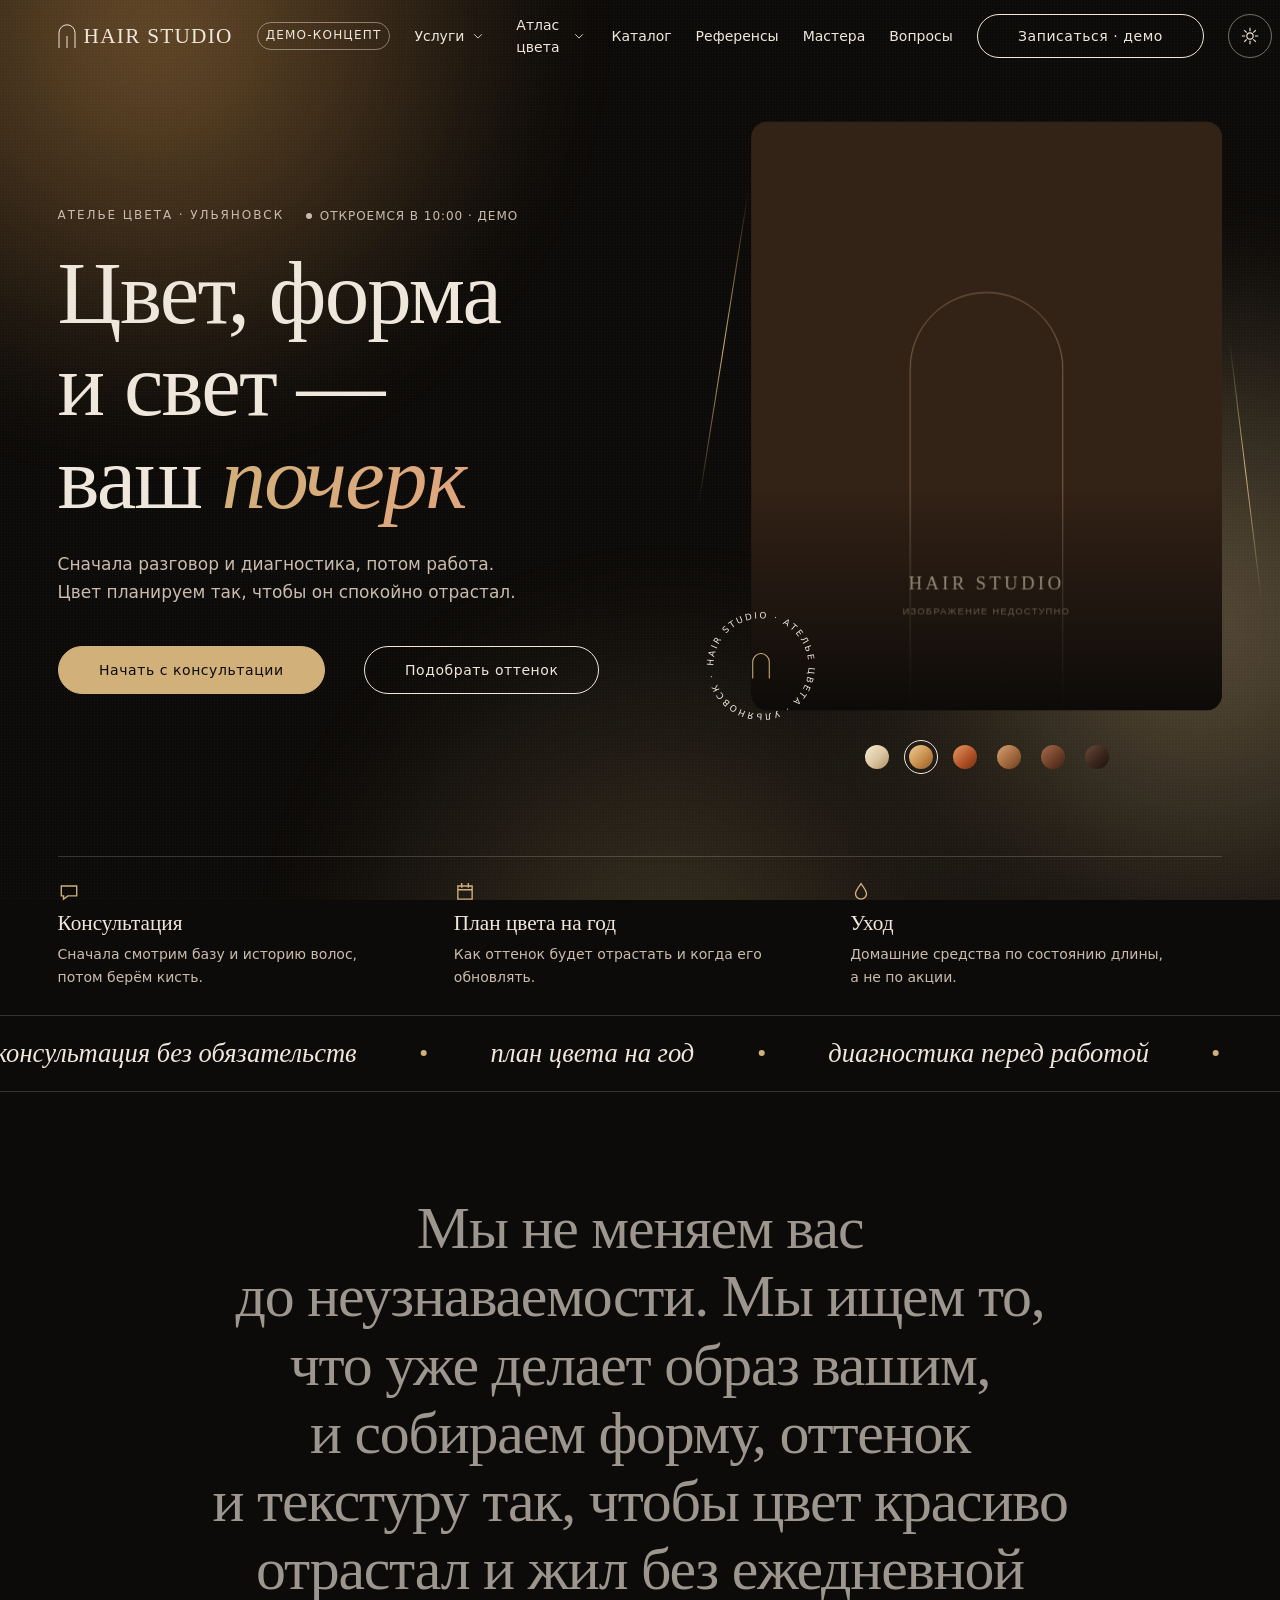
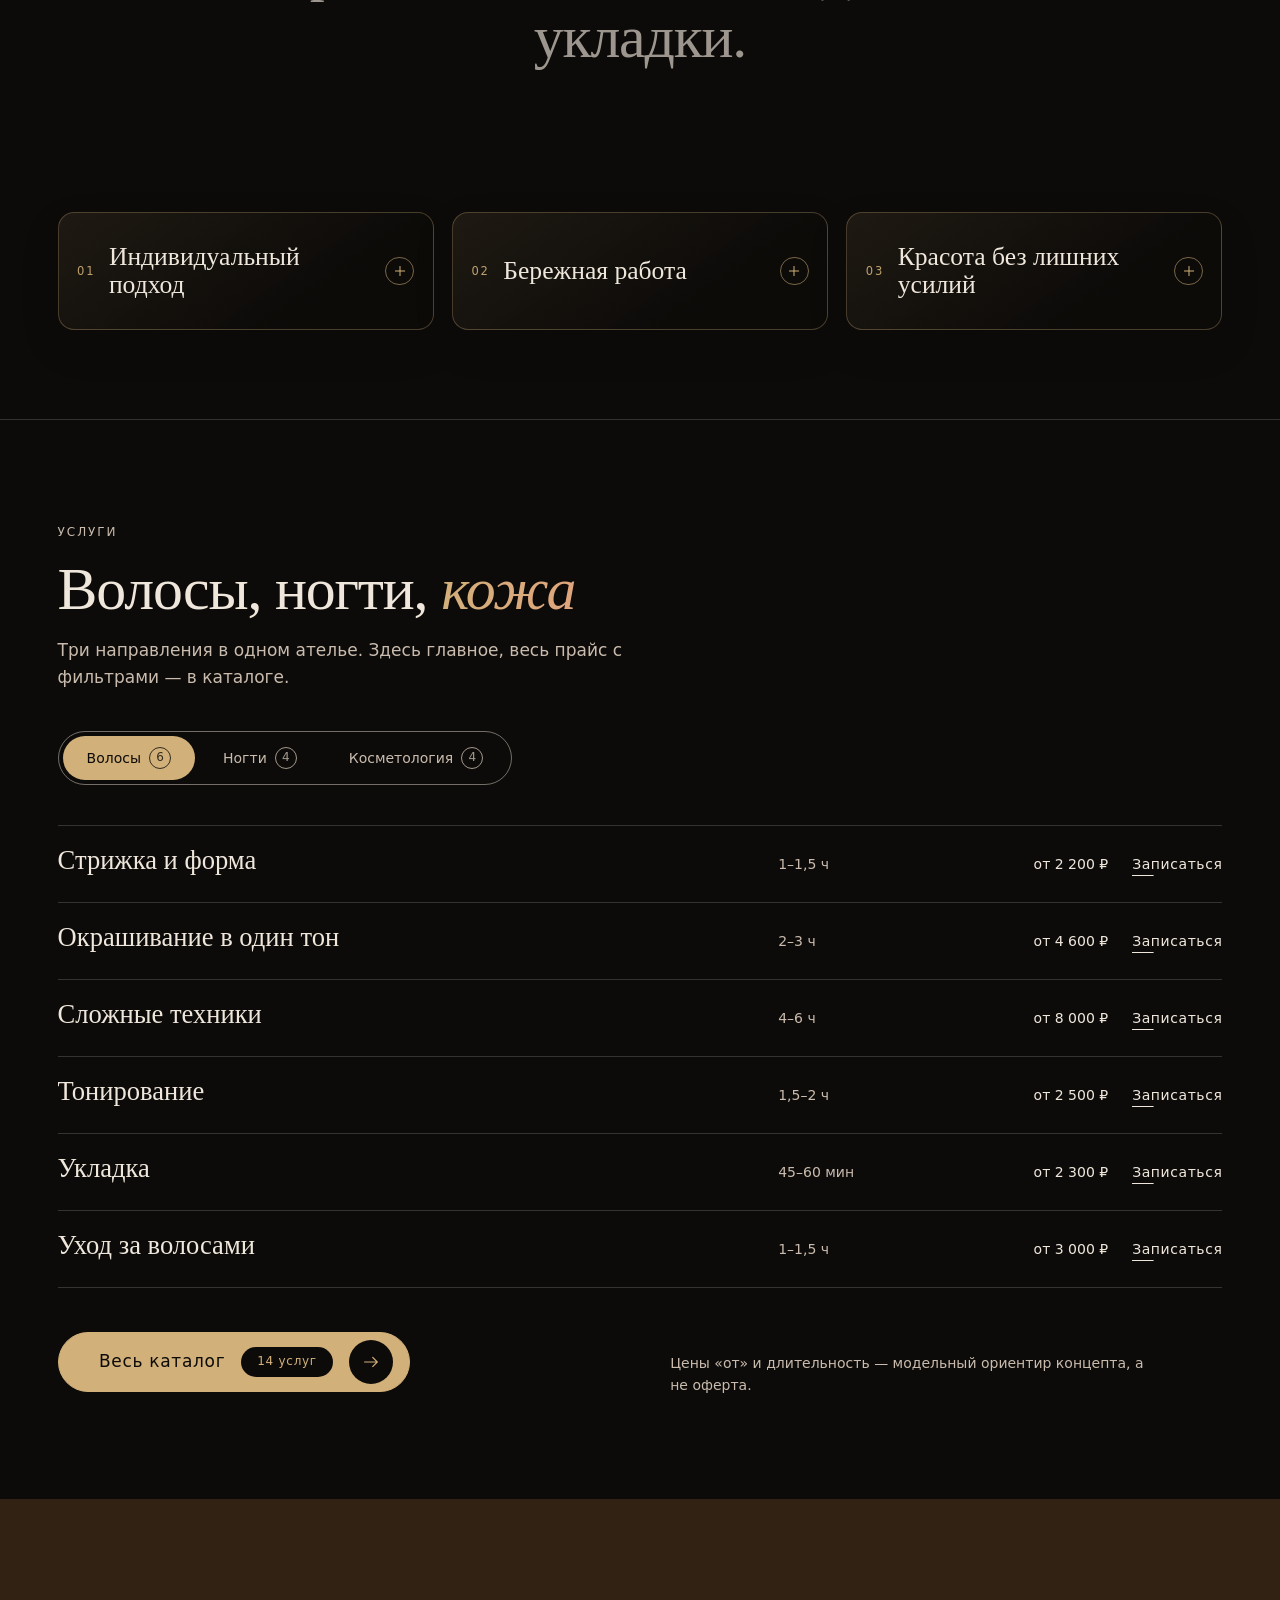
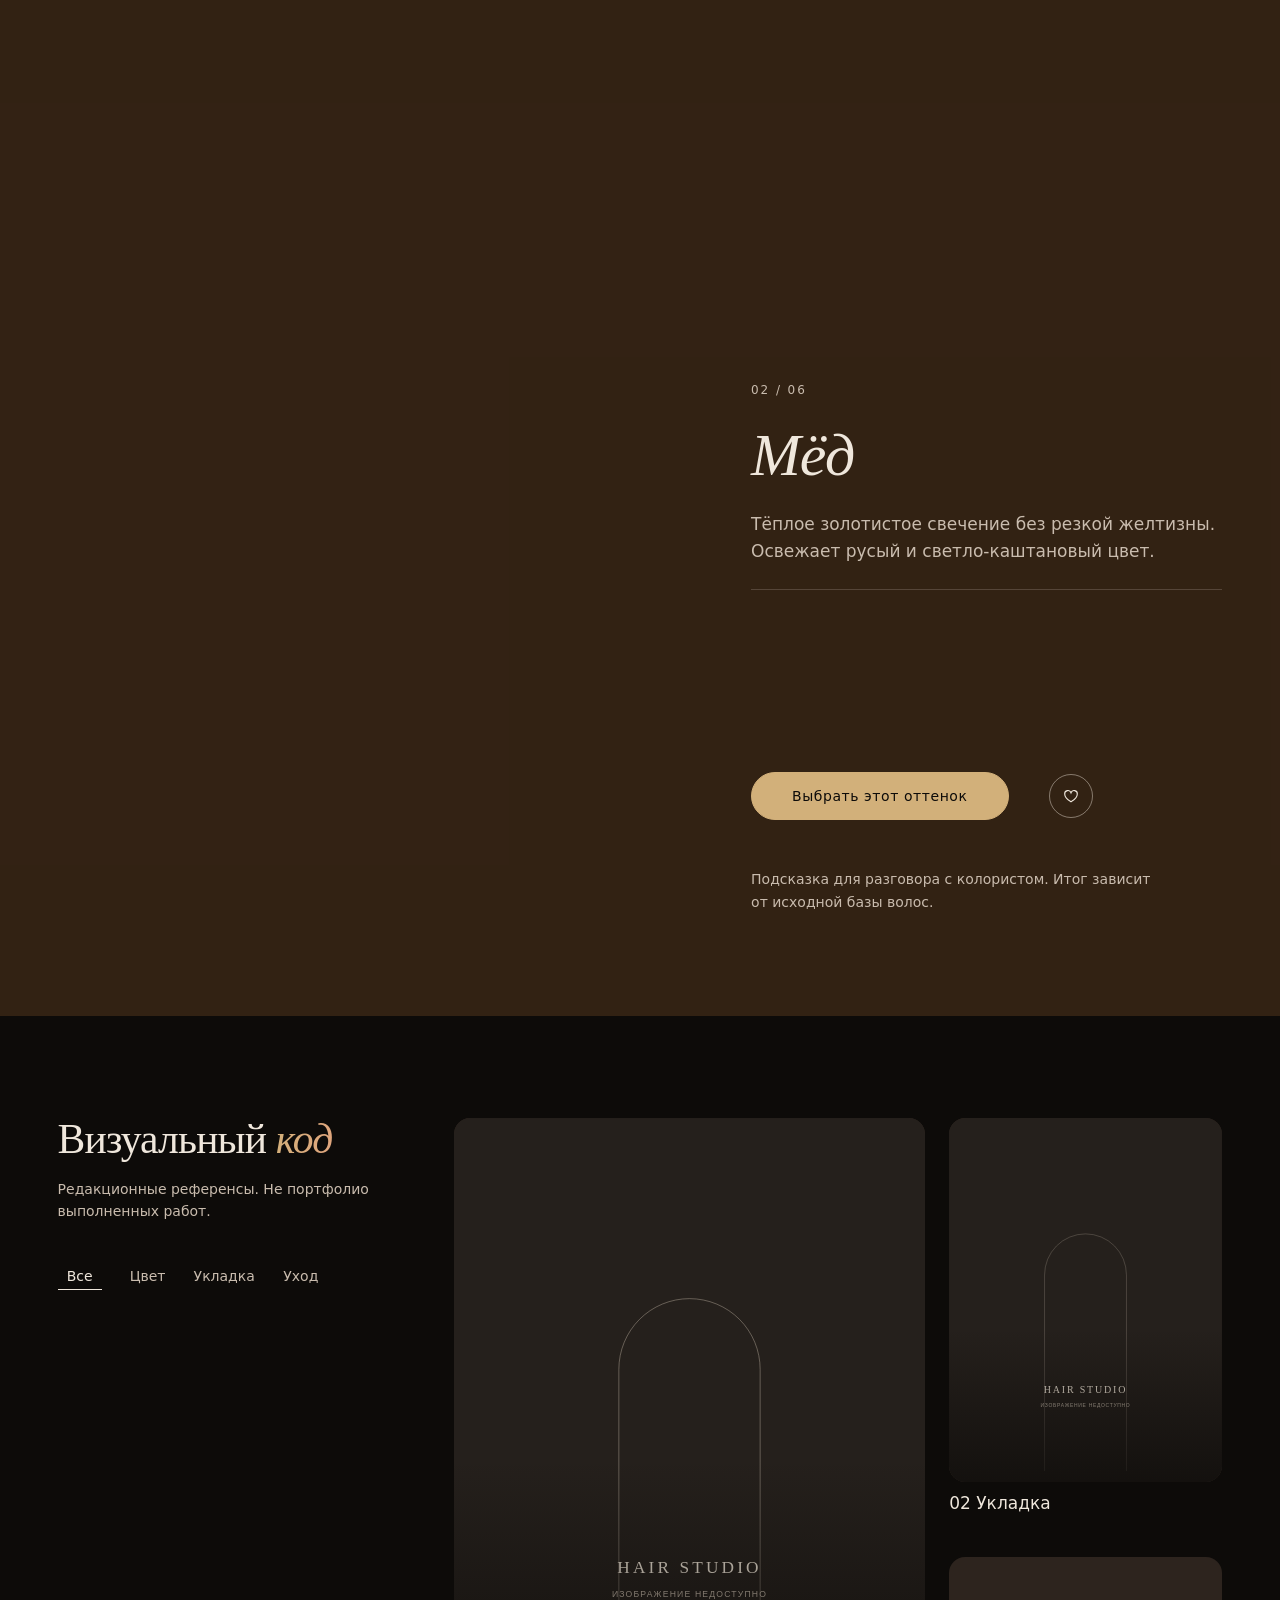
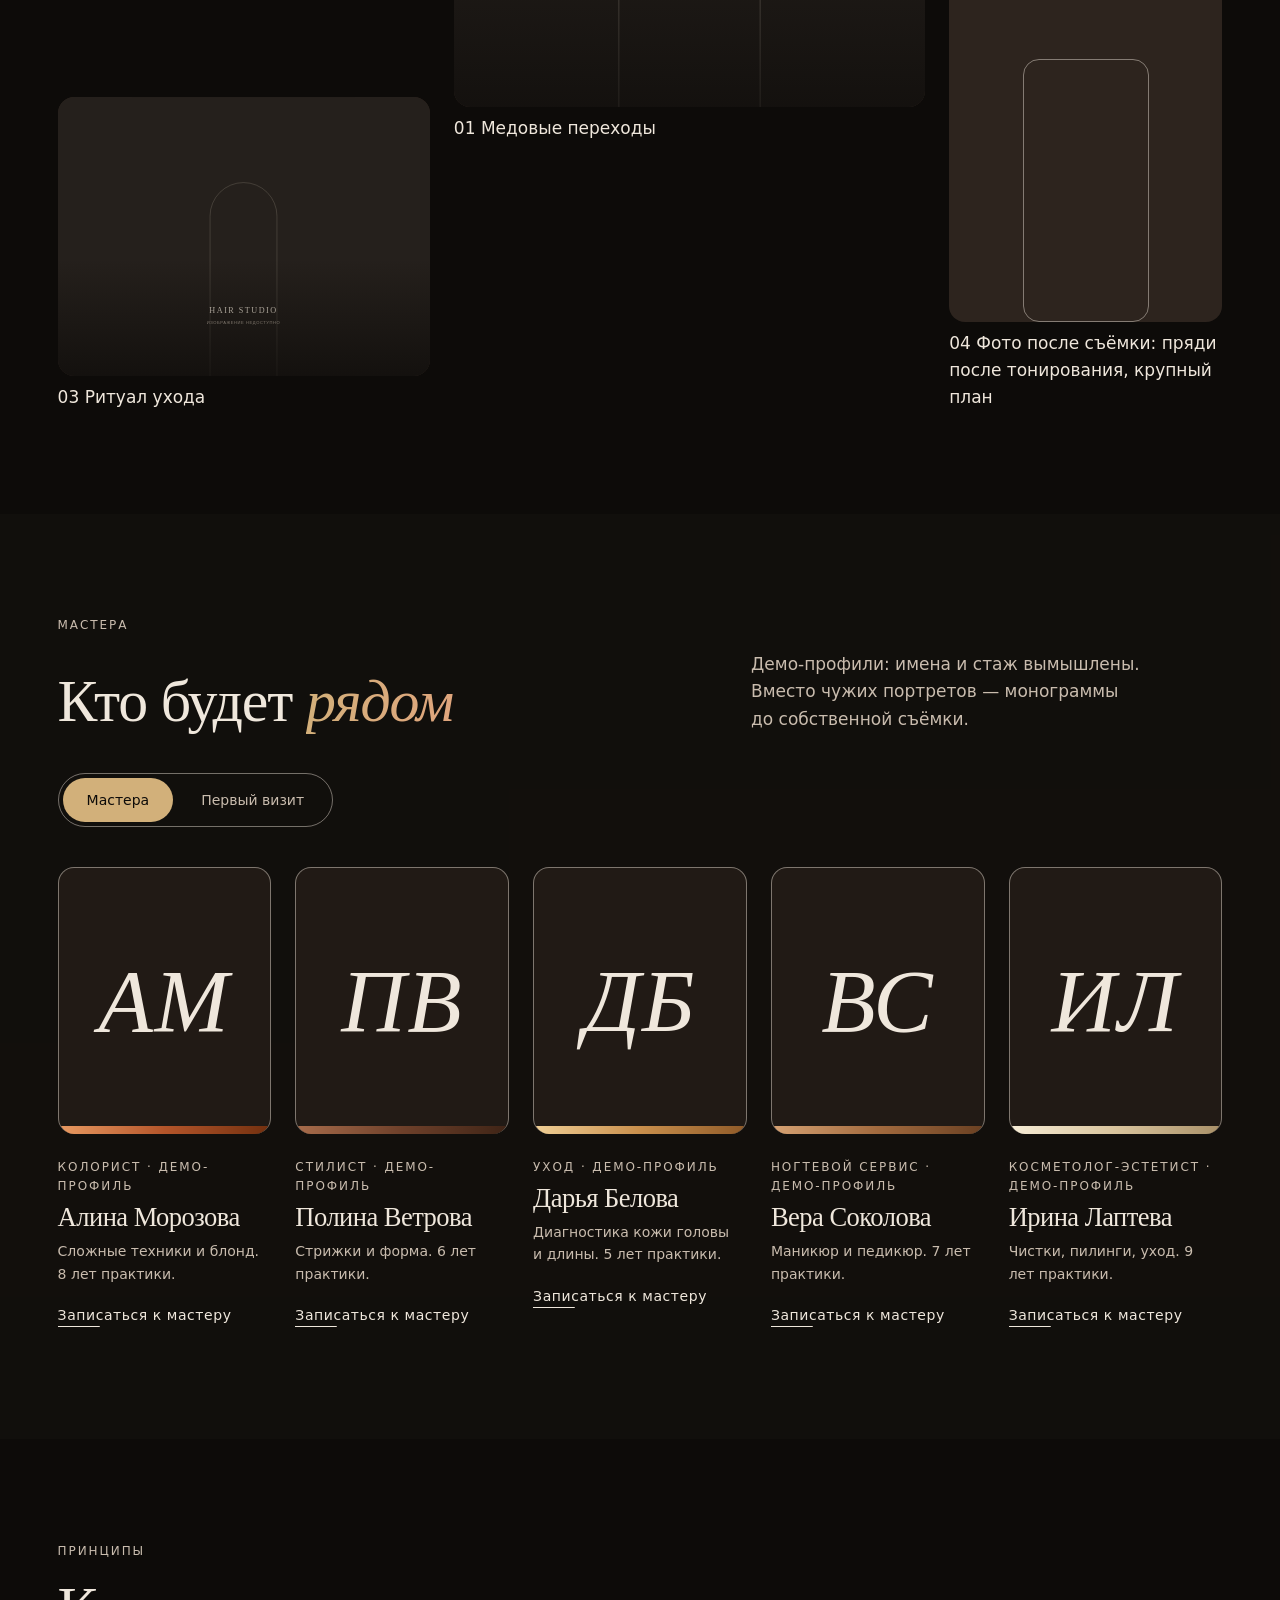
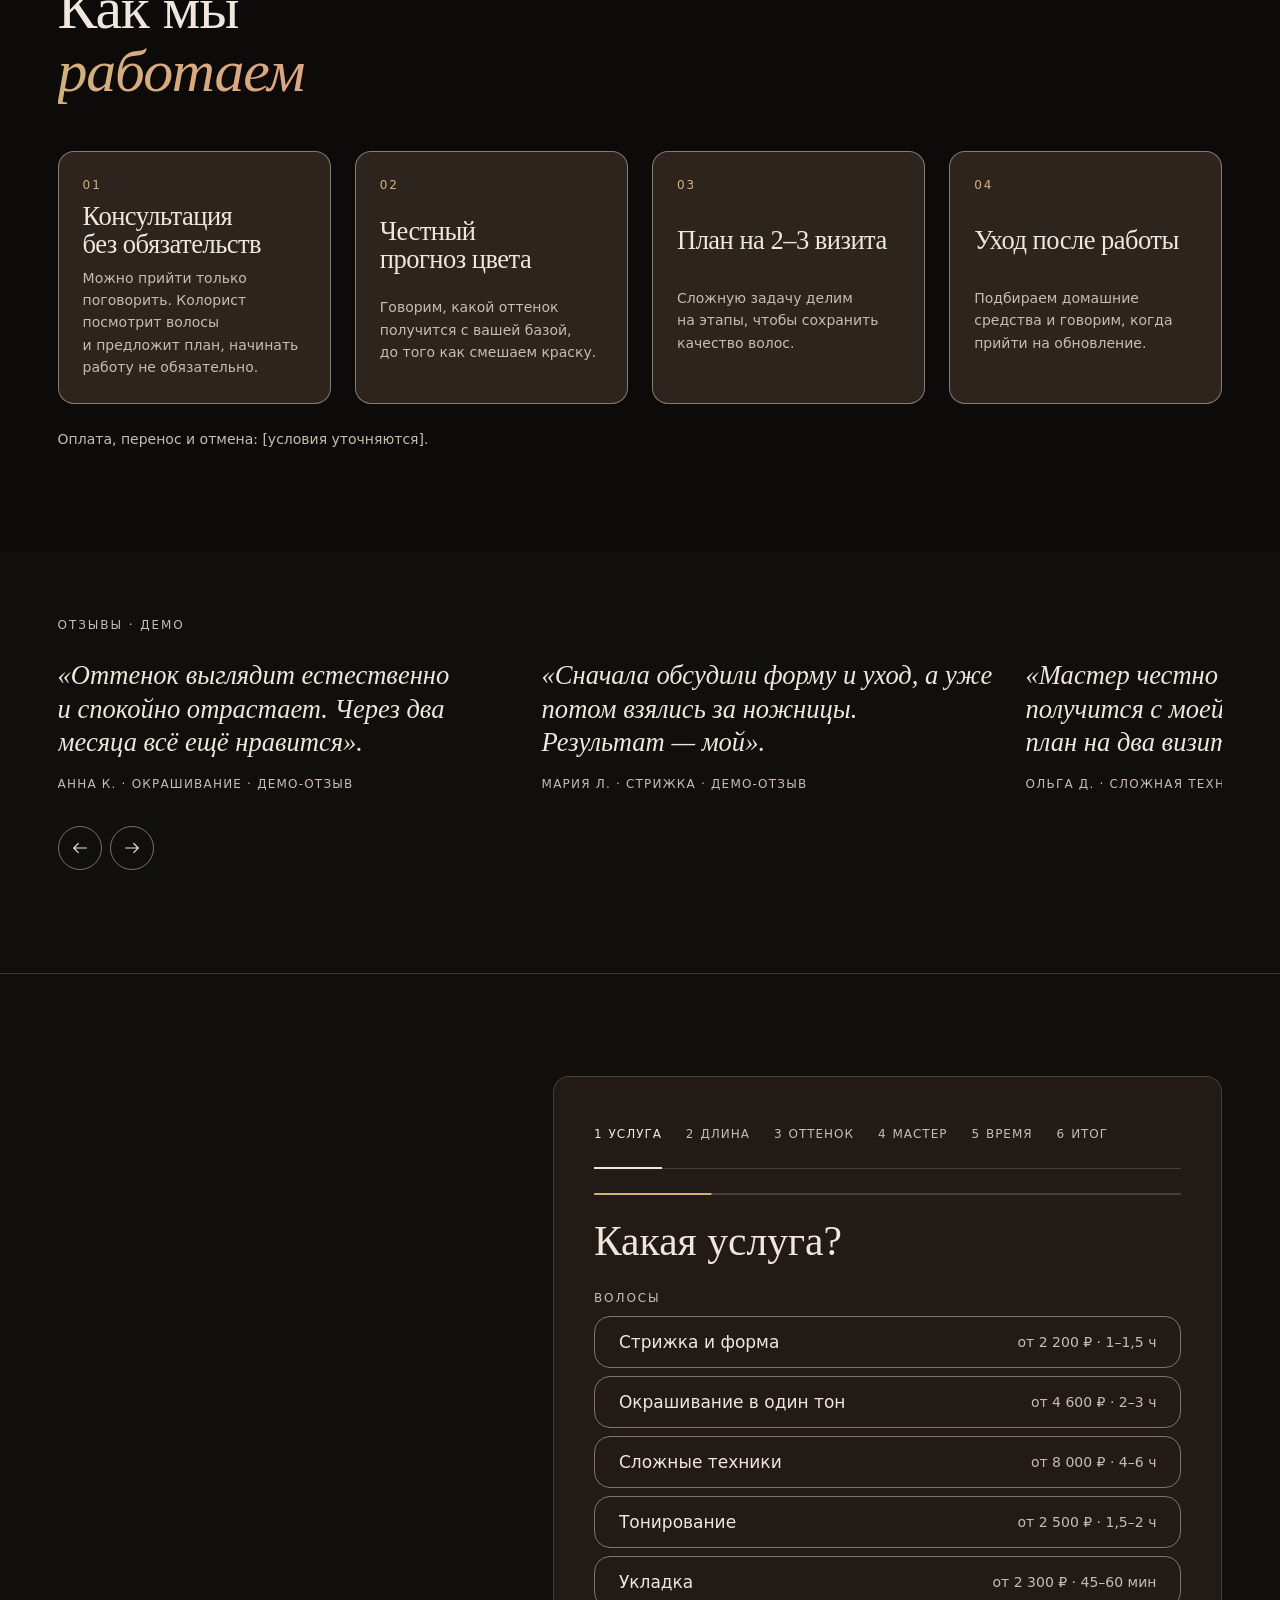
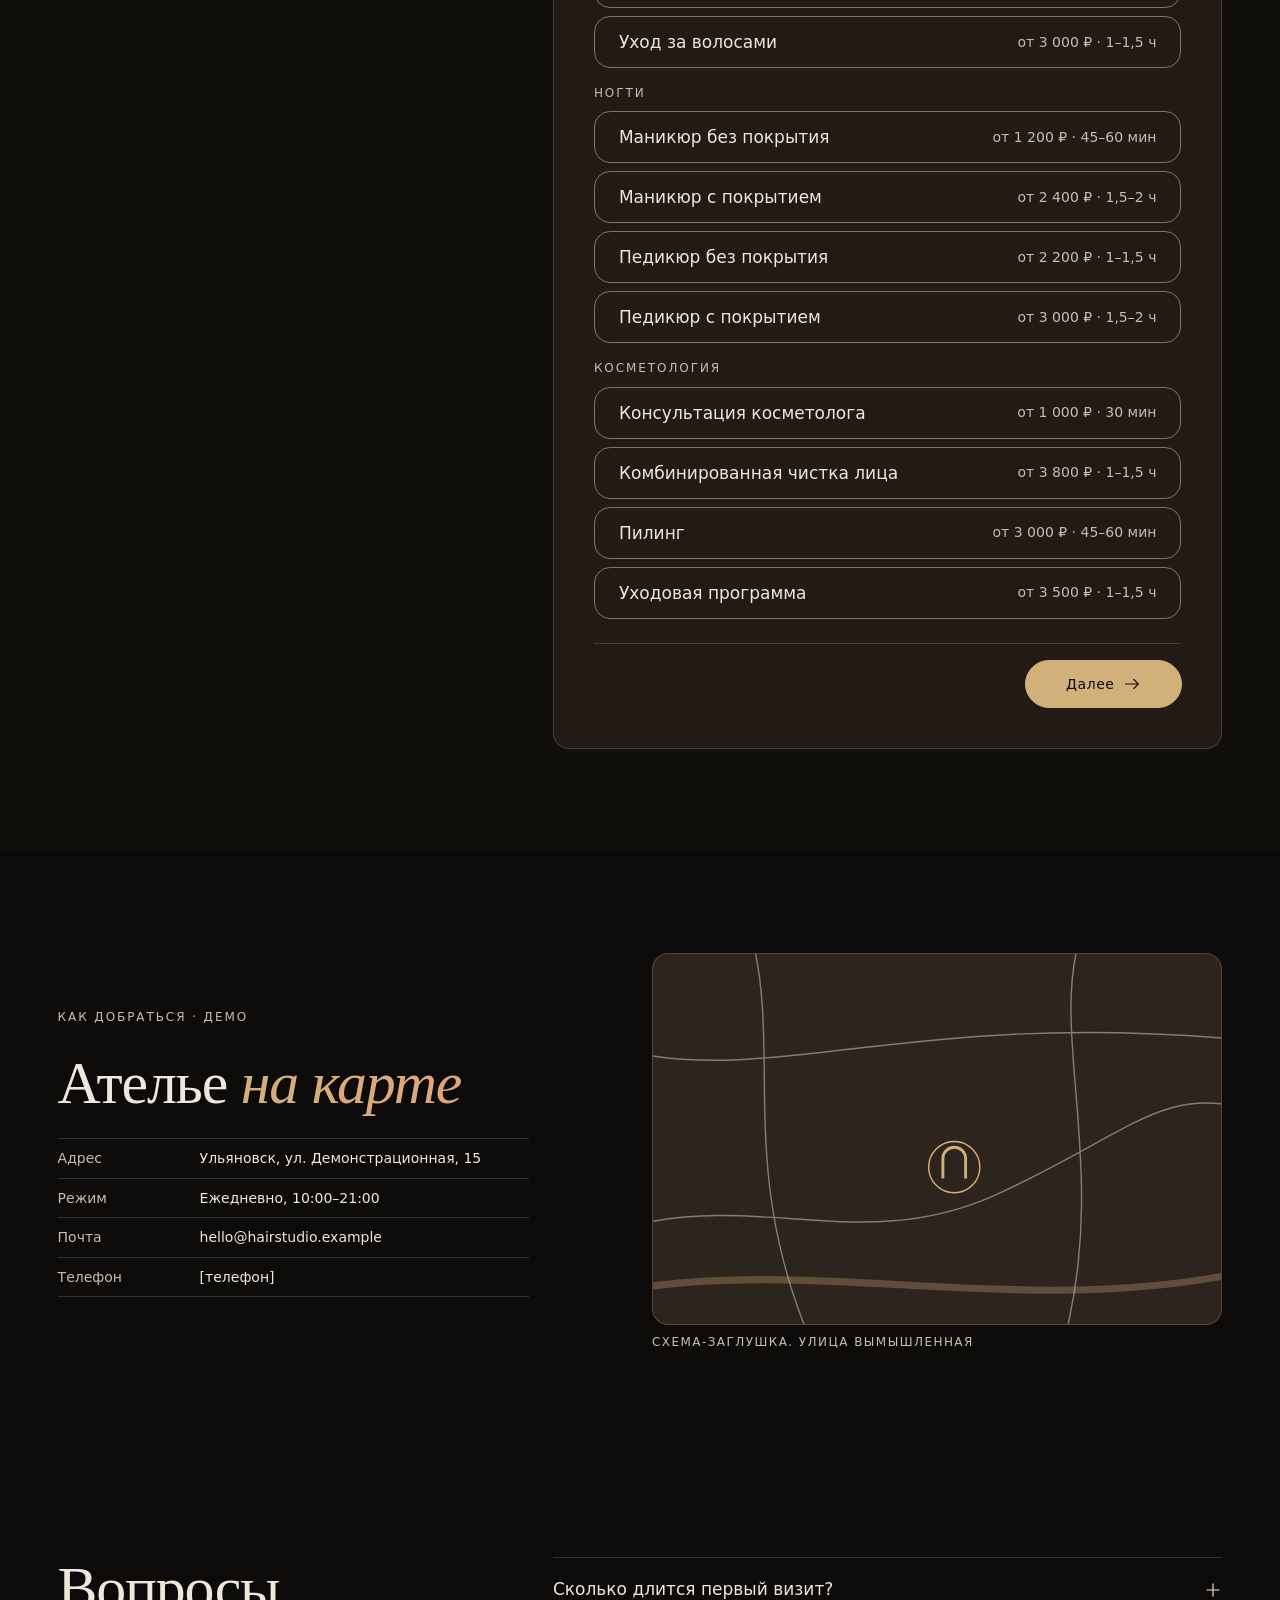
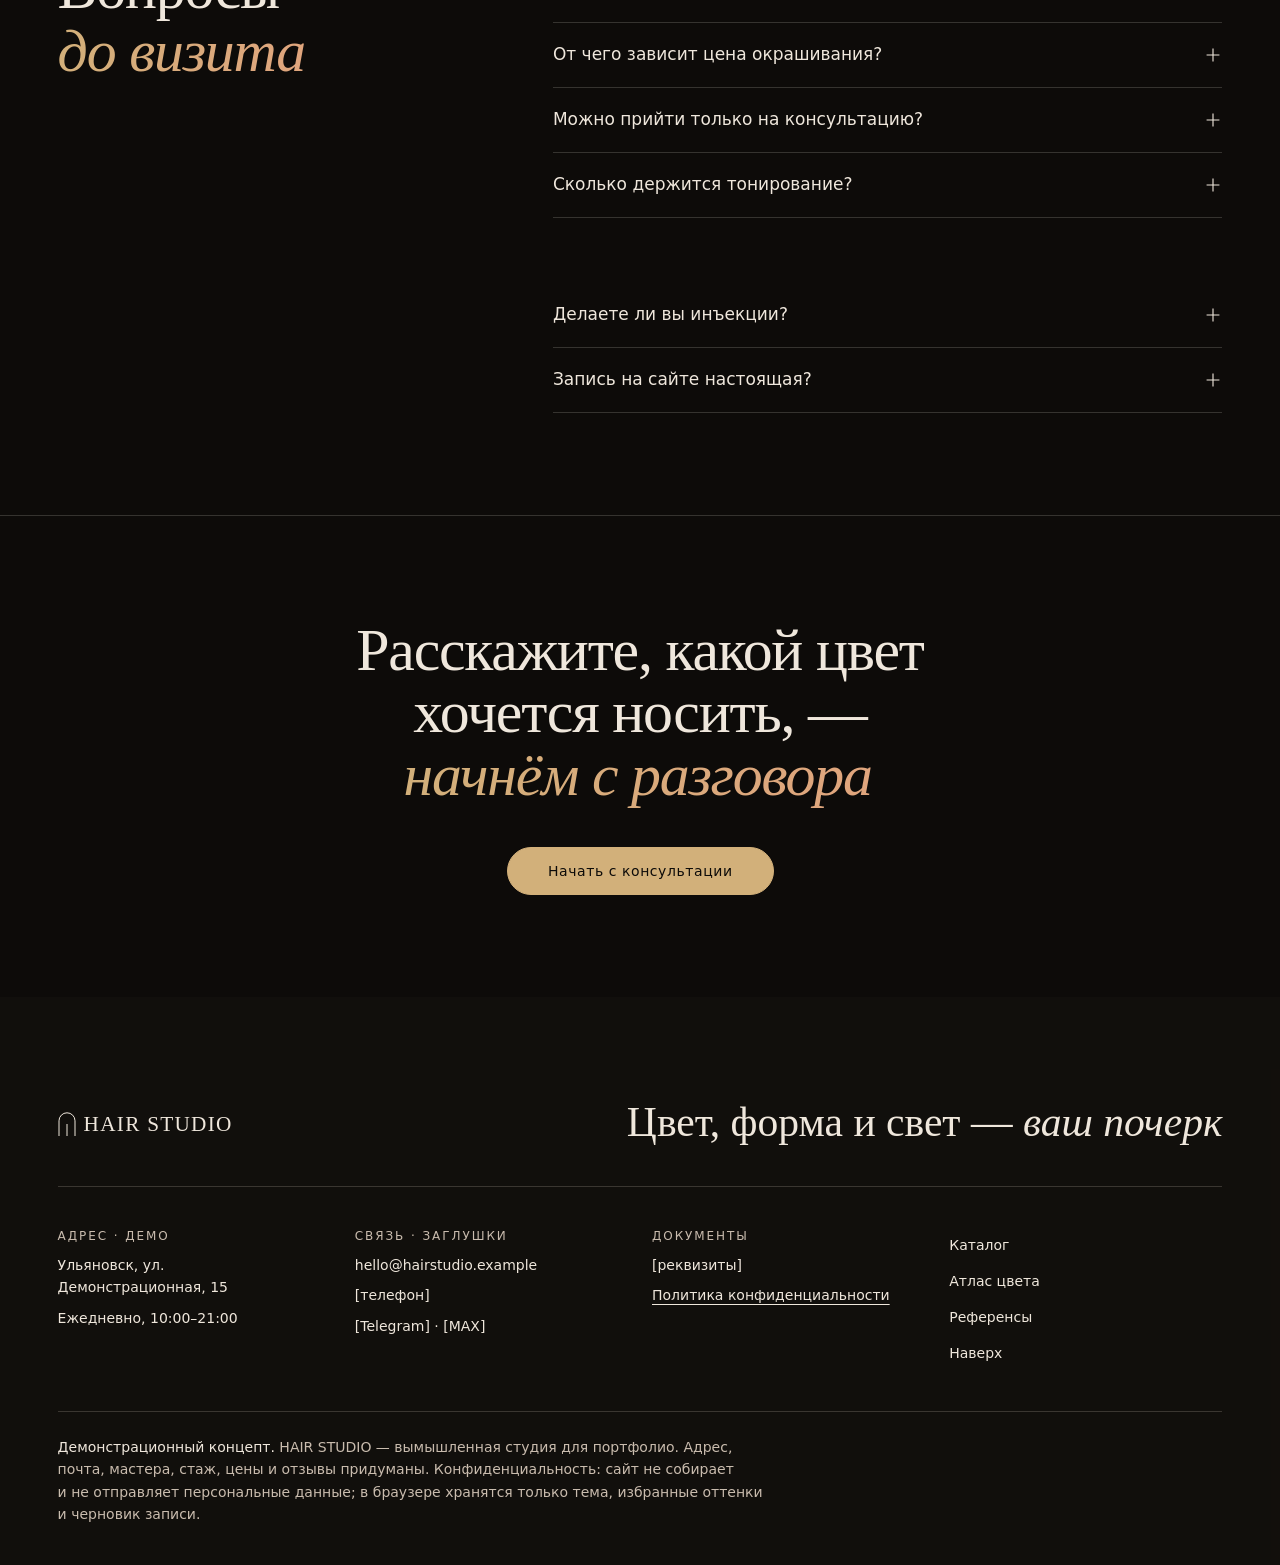
==== commit 600e2b5f: "Keep benefit cards outside the homepage section sequence" ====
--- a/index.html
+++ b/index.html
@@ -162,7 +162,7 @@
 
 </section>
 
-<section class="benefits" aria-label="Преимущества студии">
+<div class="benefits" role="region" aria-label="Преимущества студии">
   <div class="wrap">
     <div class="benefit-grid">
       <details class="benefit-card">
@@ -179,7 +179,7 @@
       </details>
     </div>
   </div>
-</section>
+</div>
 
 <section class="services" id="services" data-no-float aria-labelledby="services-title">
   <div class="wrap services-teaser">
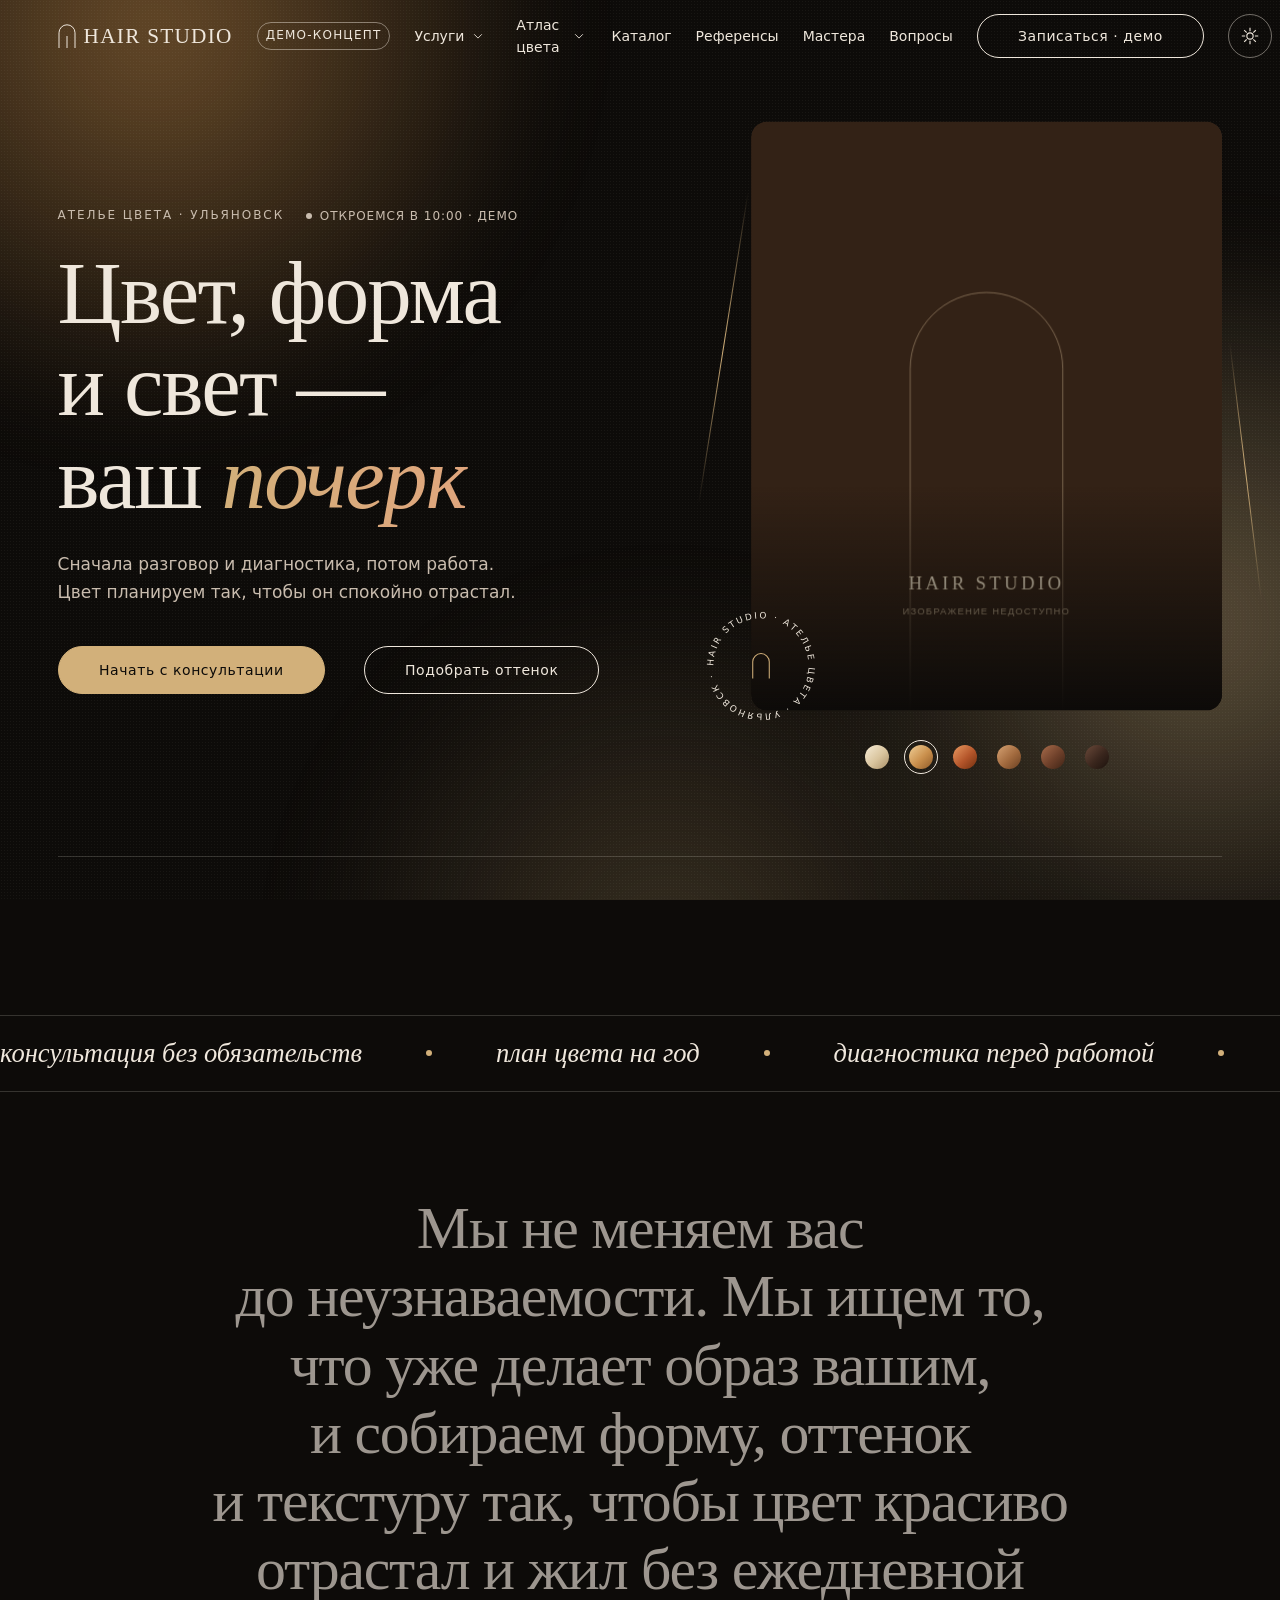
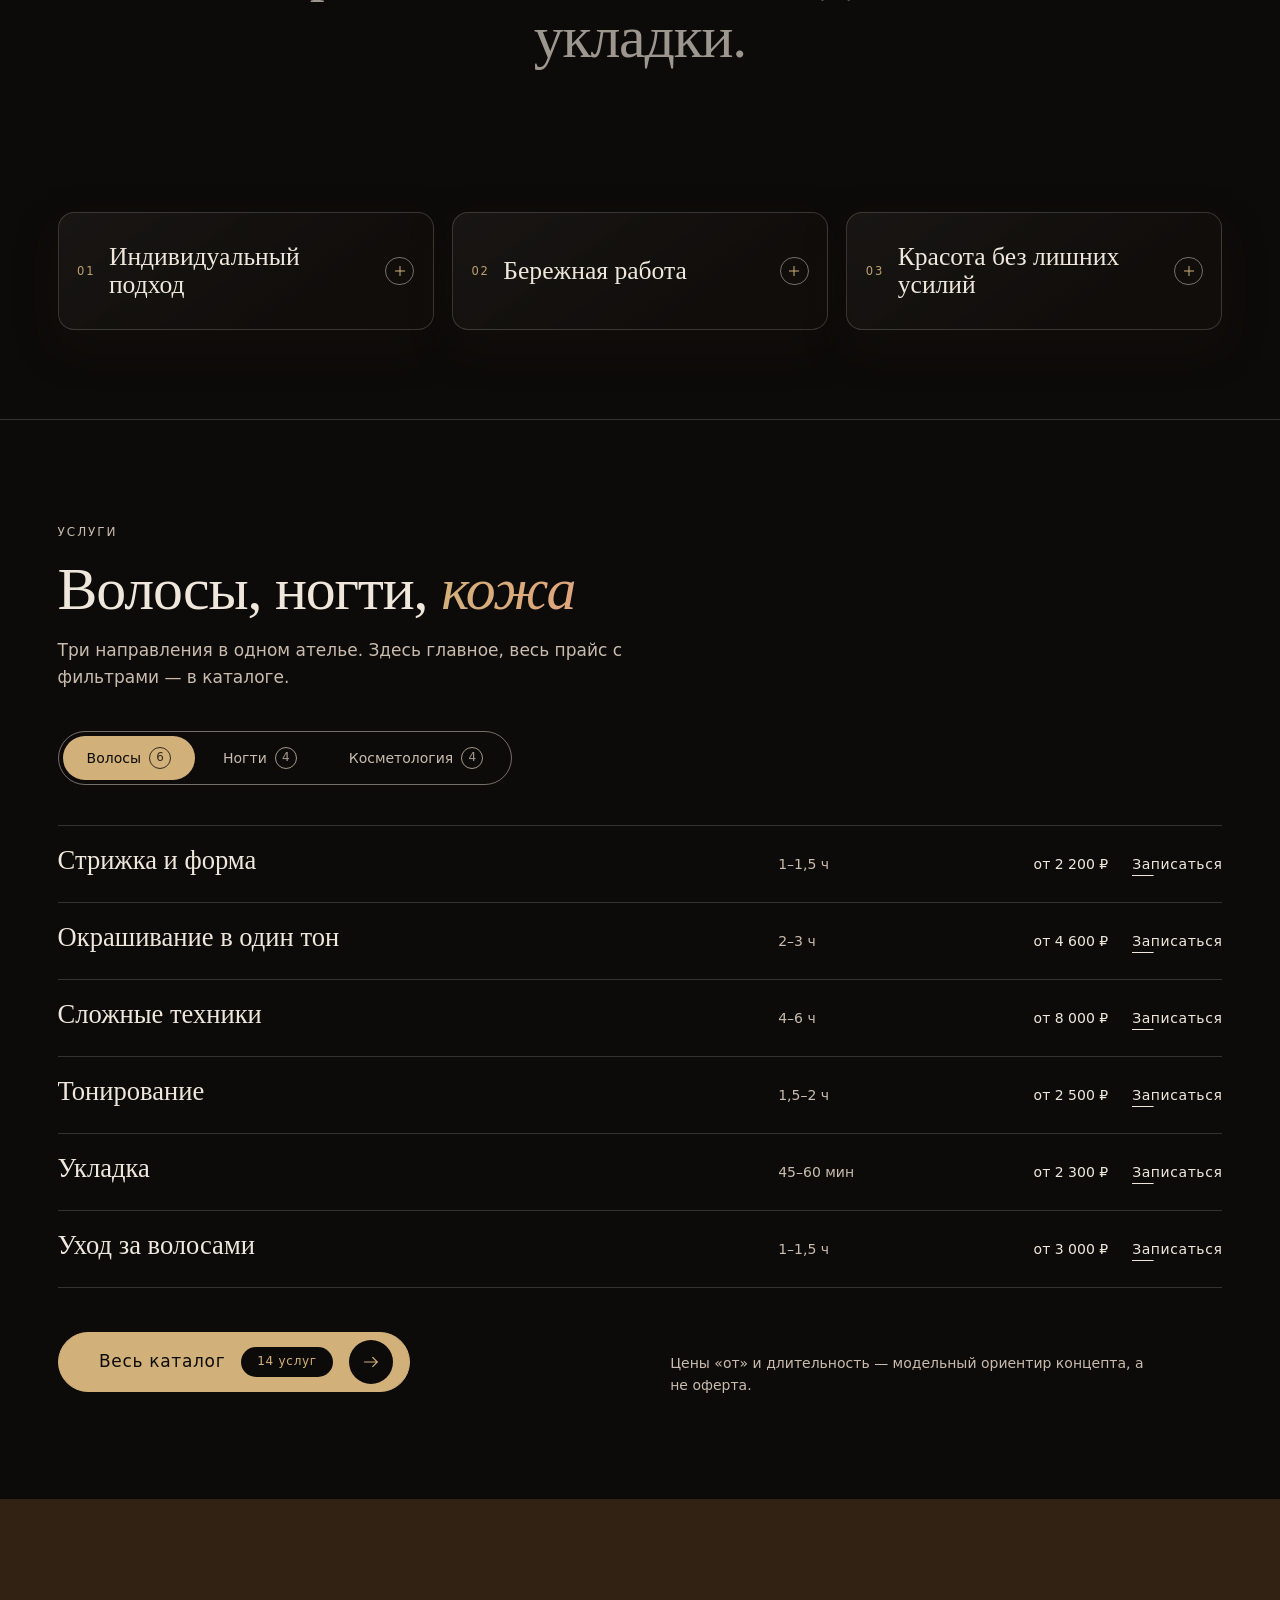
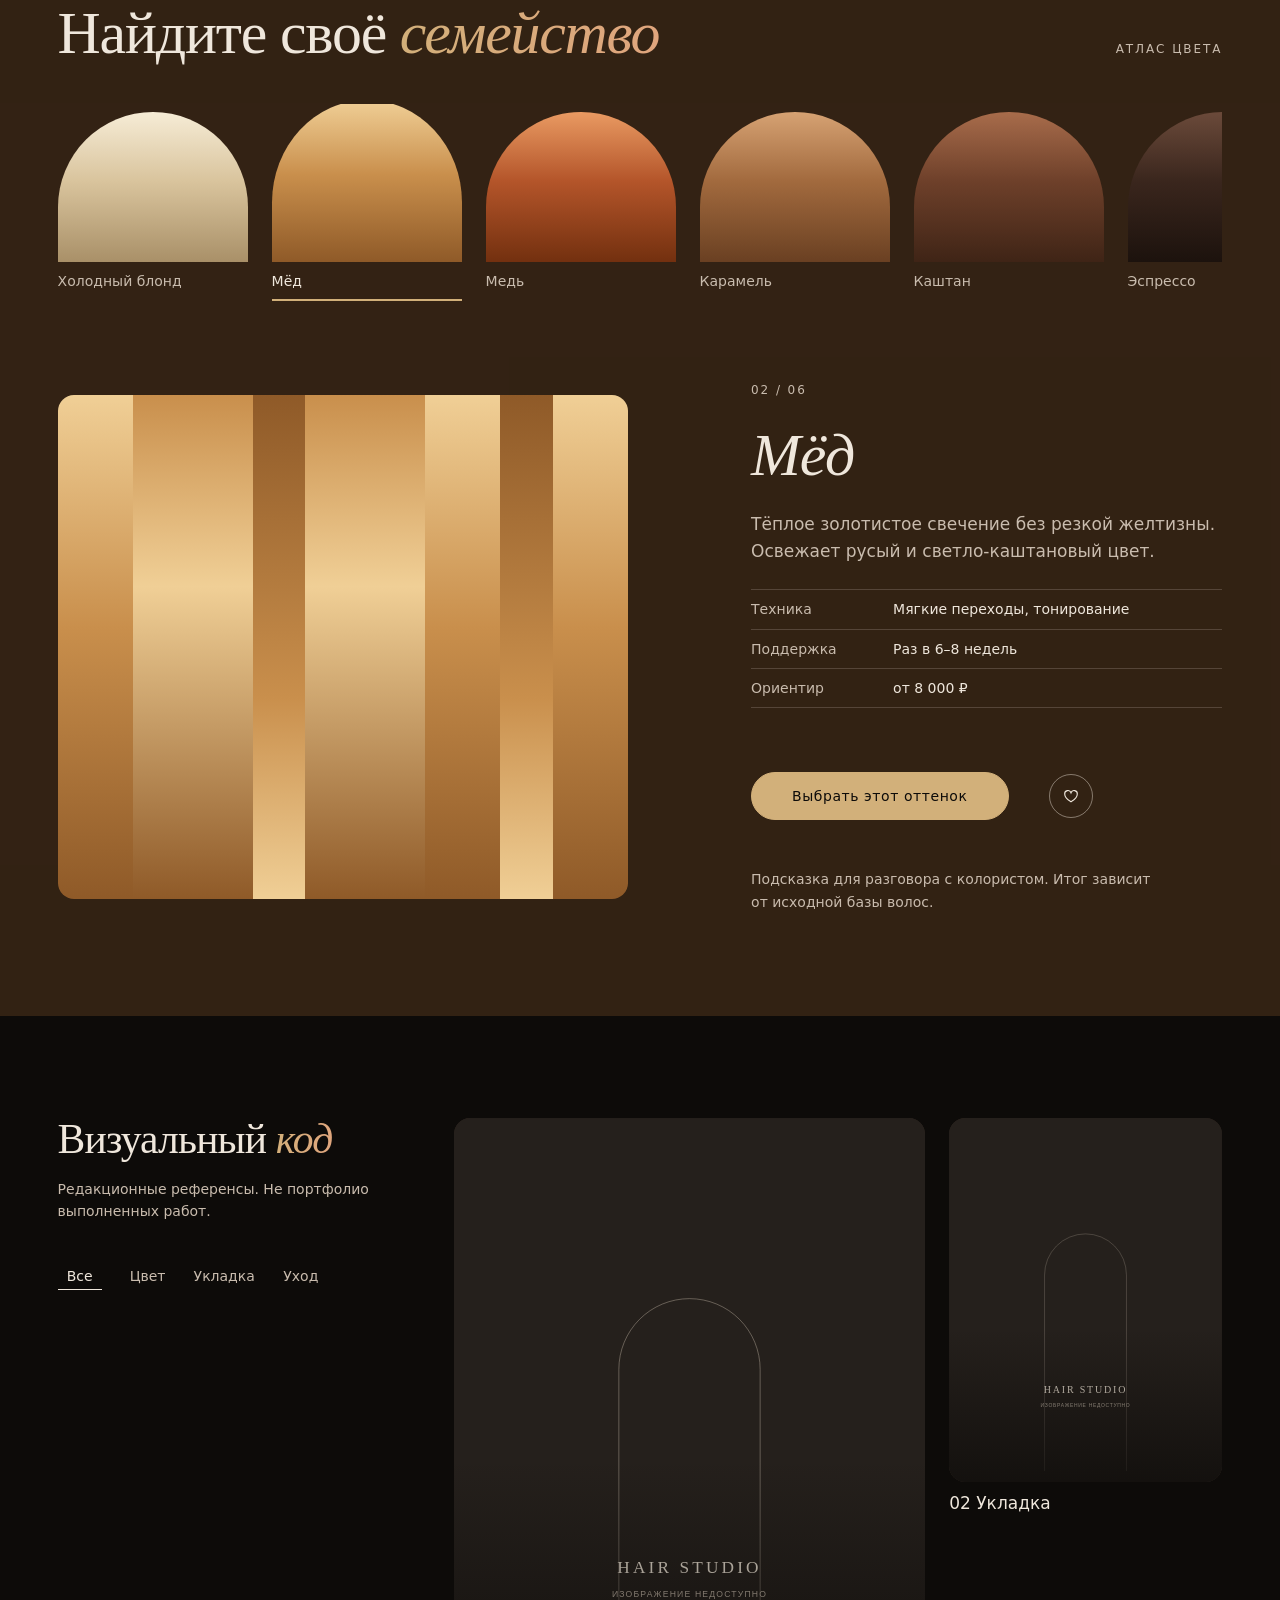
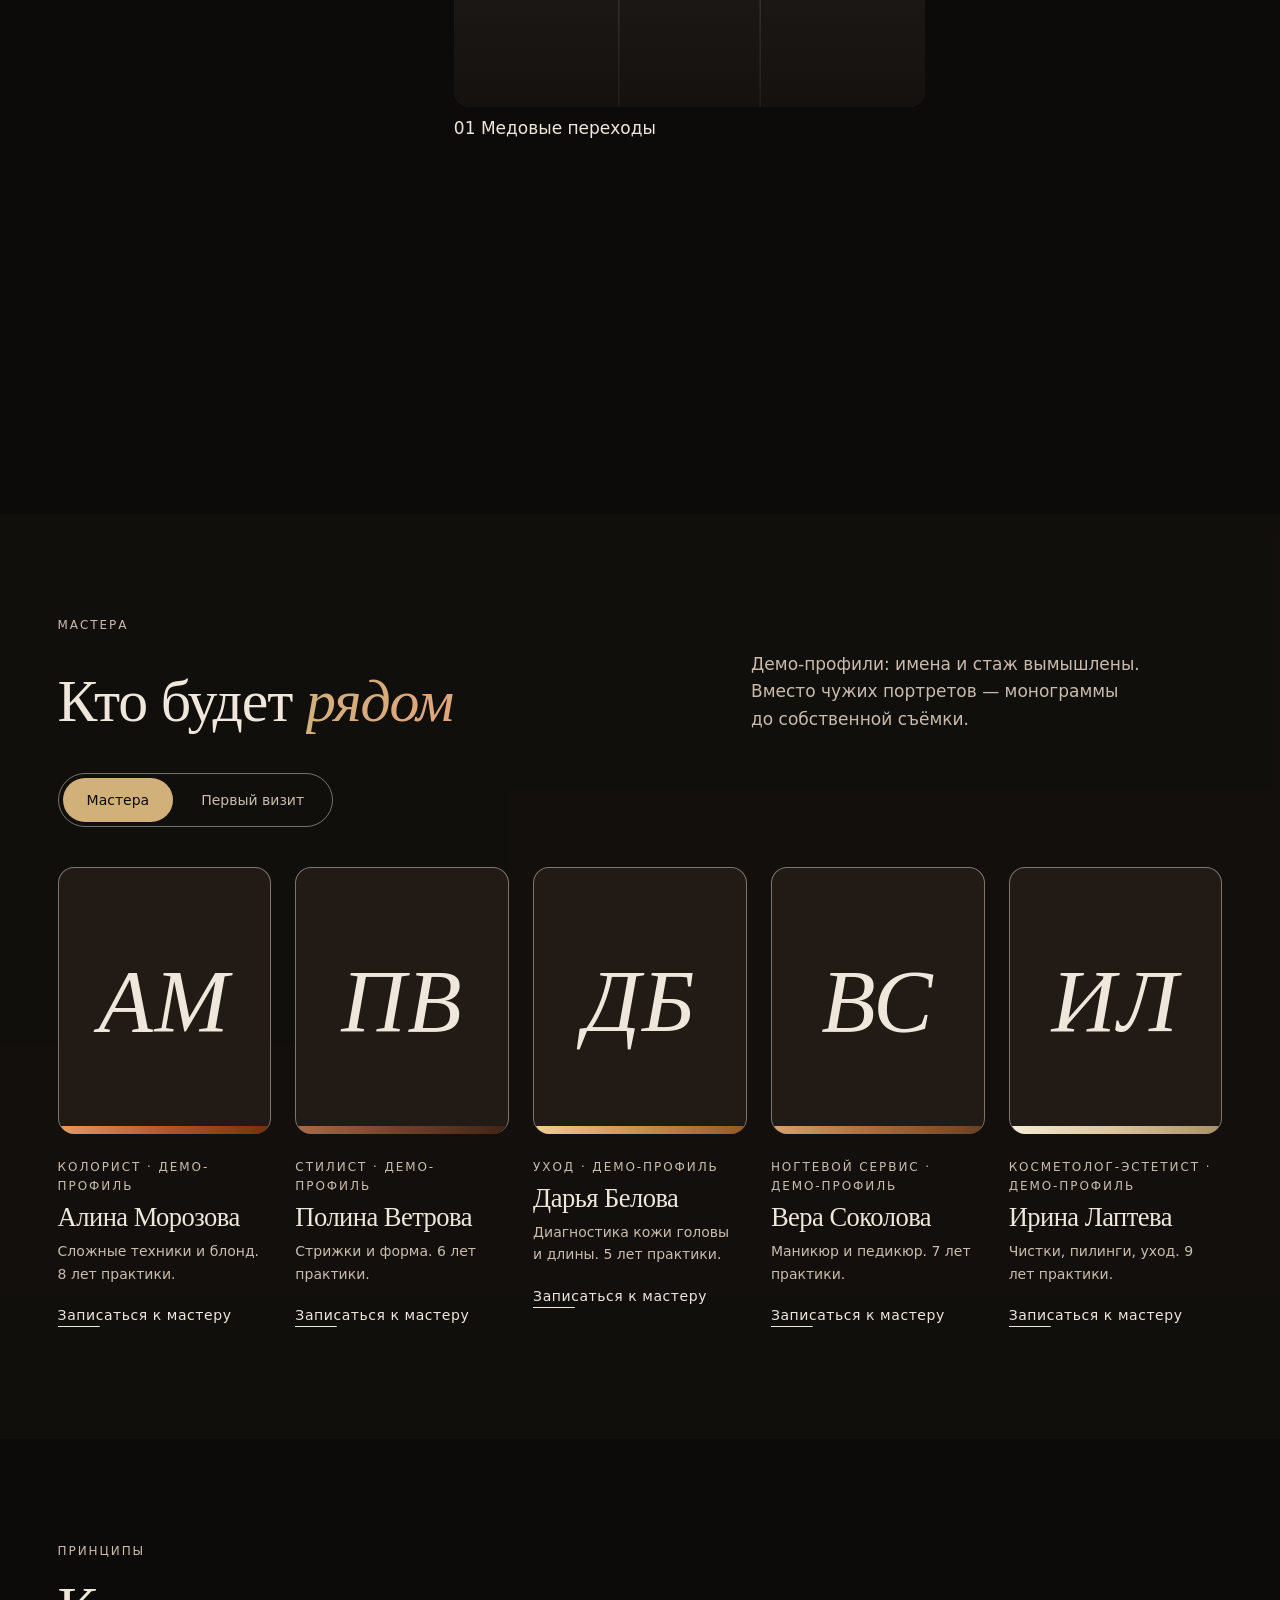
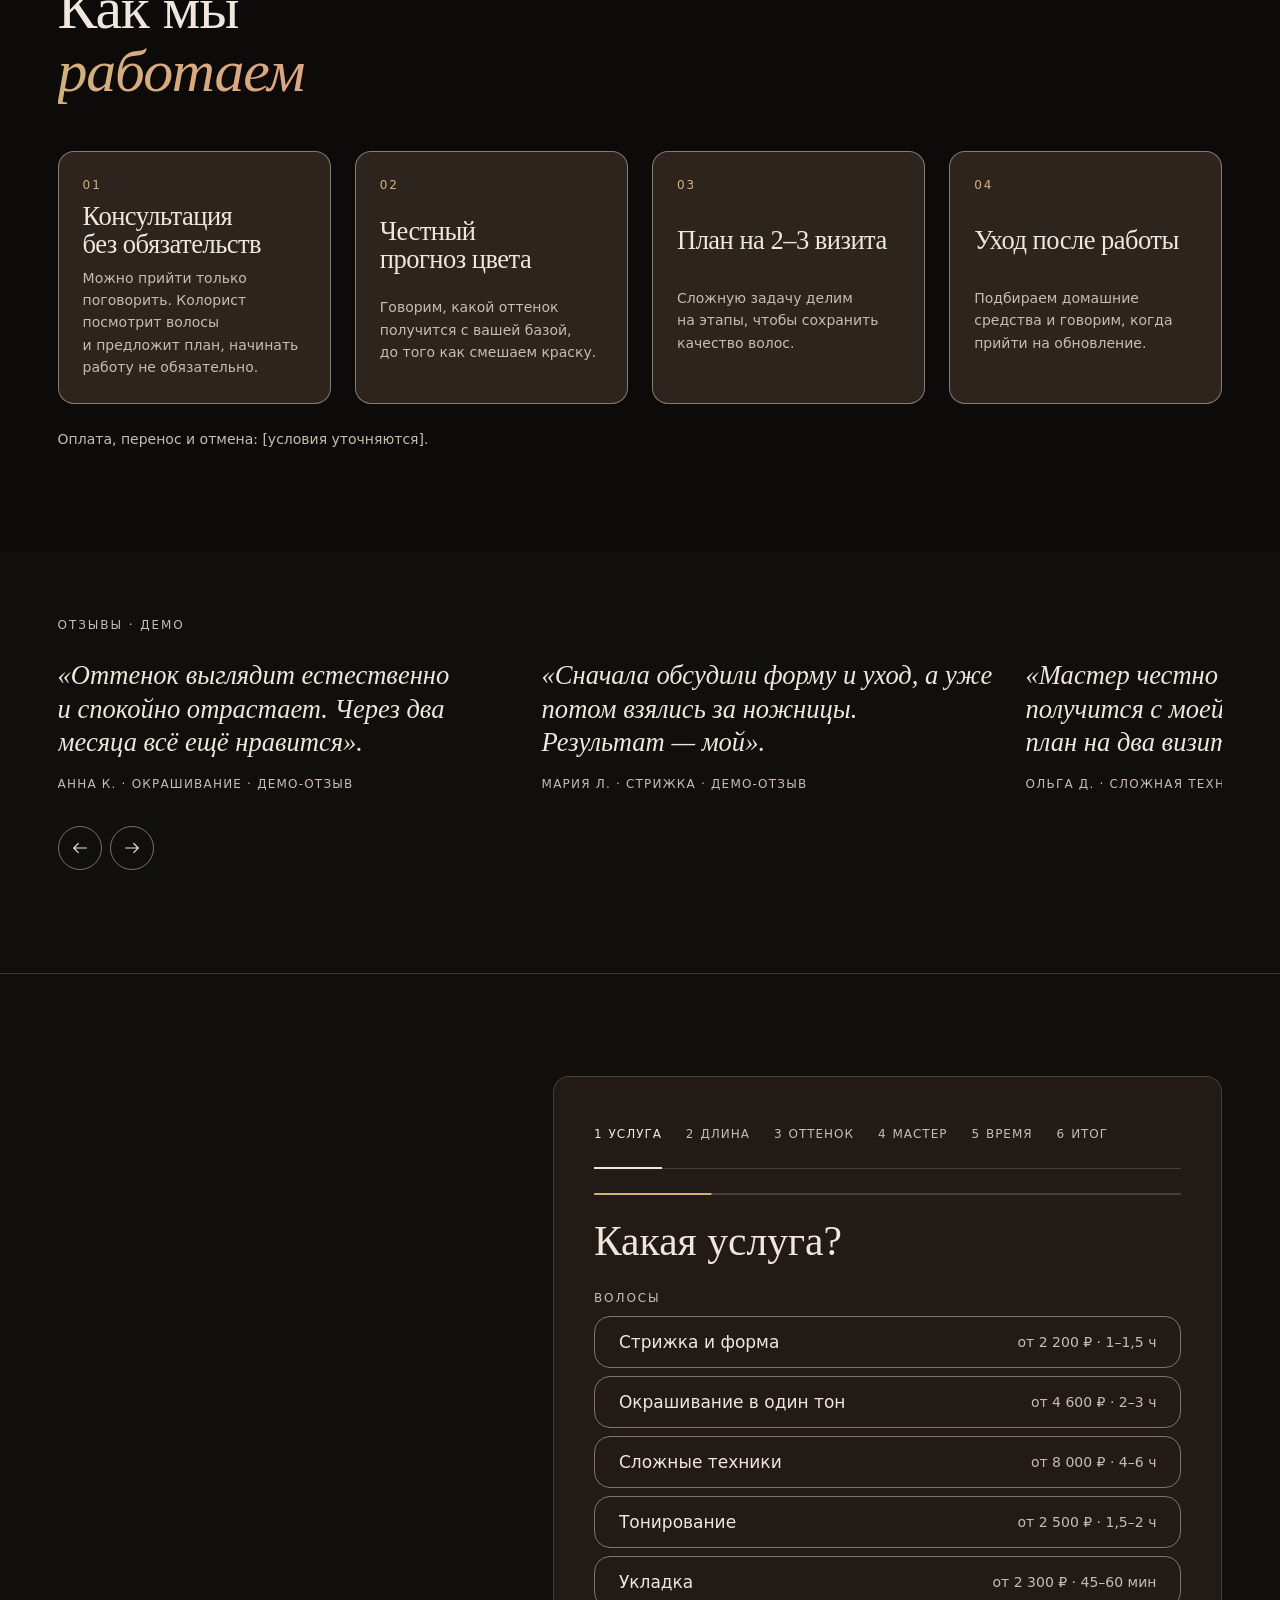
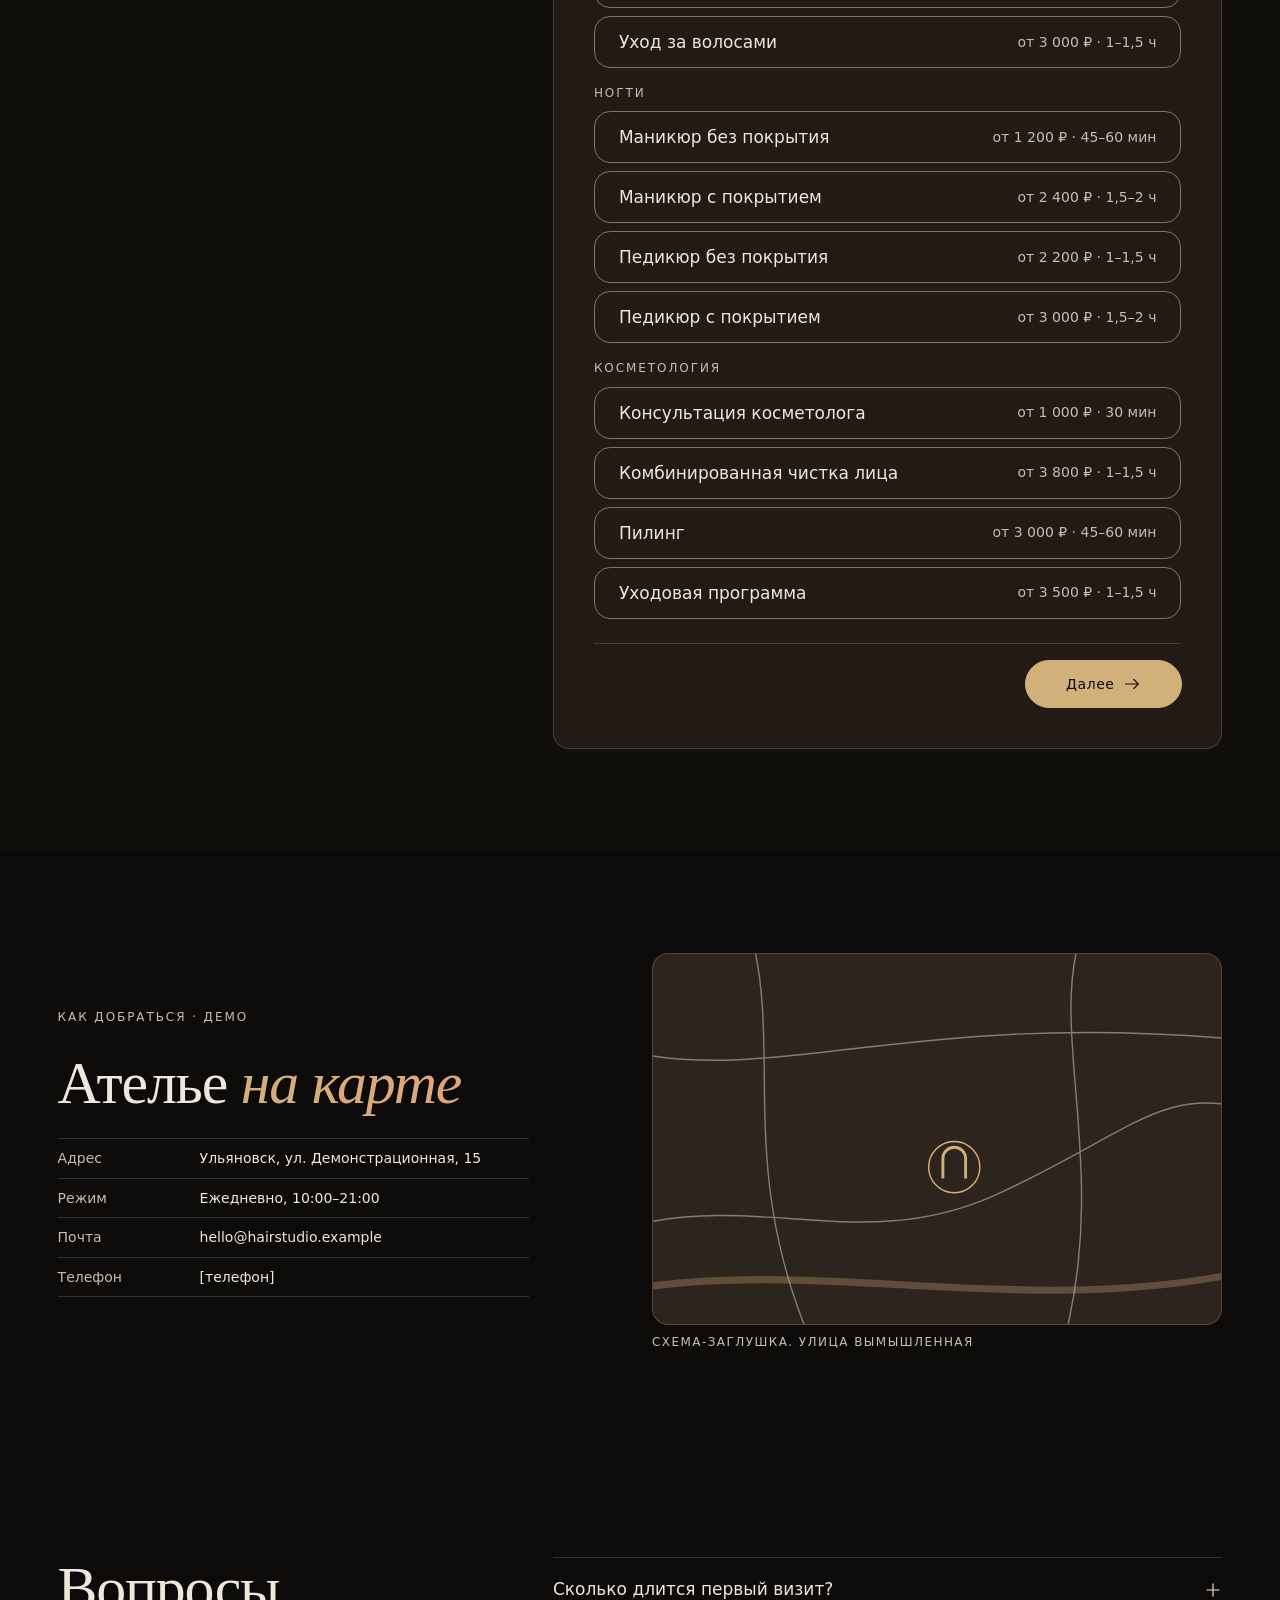
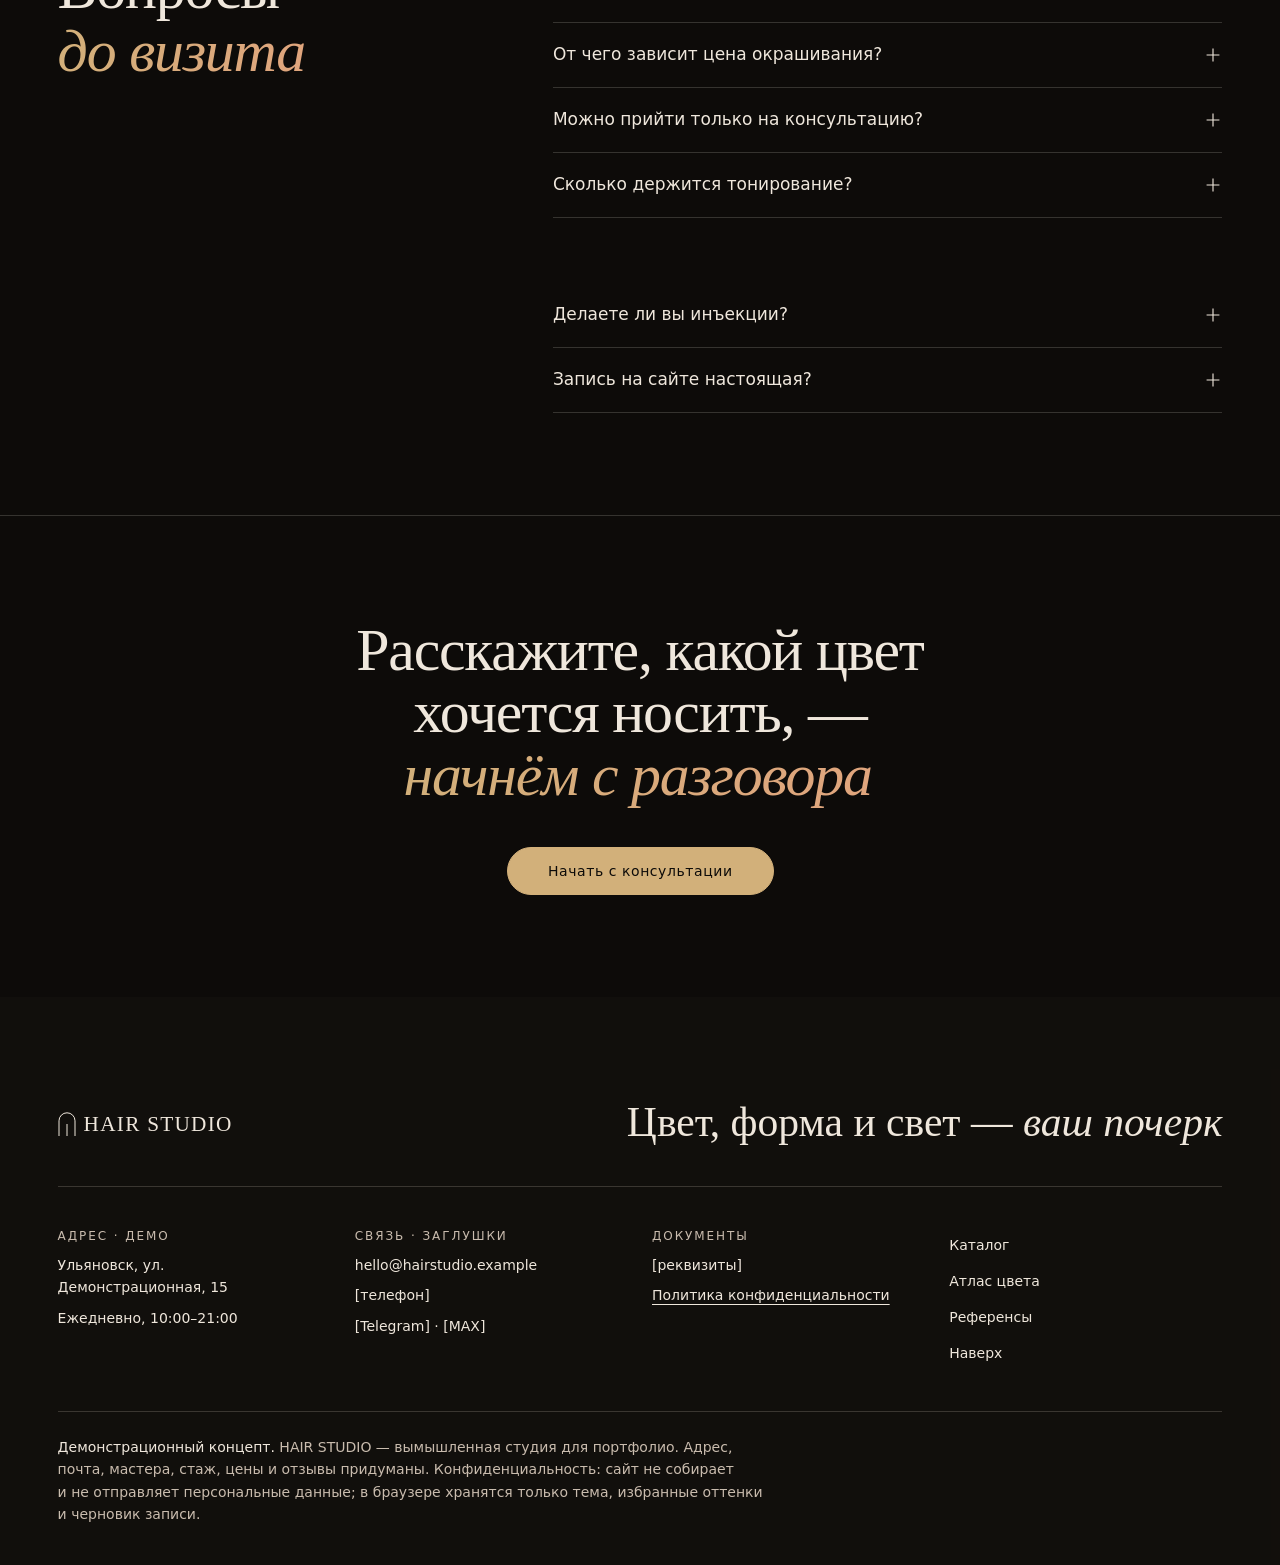
==== commit 36142066: "Refresh stylesheet cache after token compliance fix" ====
--- a/index.html
+++ b/index.html
@@ -36,7 +36,7 @@
 <link rel="preload" as="image" fetchpriority="high" imagesrcset="https://images.pexels.com/photos/33015399/pexels-photo-33015399.jpeg?auto=compress&cs=tinysrgb&w=480 480w, https://images.pexels.com/photos/33015399/pexels-photo-33015399.jpeg?auto=compress&cs=tinysrgb&w=800 800w, https://images.pexels.com/photos/33015399/pexels-photo-33015399.jpeg?auto=compress&cs=tinysrgb&w=1200 1200w" imagesizes="(max-width: 760px) 88vw, 36vw">
 <link href="https://fonts.googleapis.com/css2?family=Cormorant+Garamond:ital,wght@0,400;0,500;1,400;1,500&family=Onest:wght@400;500&display=optional" rel="stylesheet">
 <link rel="icon" href="favicon.svg" type="image/svg+xml">
-<link rel="stylesheet" href="styles.css?v=17">
+<link rel="stylesheet" href="styles.css?v=18">
 <script type="application/ld+json">{"@context":"https://schema.org","@type":"WebSite","name":"HAIR STUDIO — демонстрационный концепт","url":"https://marcostavar24633-cyber.github.io/hair/","inLanguage":"ru-RU","description":"Вымышленный демонстрационный дизайн-концепт сайта студии волос в Ульяновске. Не является реальным салоном или предложением услуг."}</script>
 </head>
 <body>
--- a/styles.css
+++ b/styles.css
@@ -1250,15 +1250,15 @@
 .benefit-grid{display:grid;grid-template-columns:repeat(3,minmax(0,1fr));gap:clamp(.65rem,1.5vw,1.15rem)}
 .benefit-card{
   position:relative;overflow:hidden;align-self:start;
-  border:1px solid rgba(210,176,122,.3);border-radius:var(--r-soft);
-  background:linear-gradient(145deg,rgba(210,176,122,.09),rgba(13,11,9,.35) 70%);
-  box-shadow:0 1rem 2.5rem rgba(0,0,0,.12);
+  border:1px solid var(--line-light);border-radius:var(--r-soft);
+  background:linear-gradient(145deg,var(--grain),var(--scrim) 70%);
+  box-shadow:0 1rem 2.5rem var(--scrim);
   transition:border-color .45s var(--ease),background .45s var(--ease),transform .45s var(--ease),box-shadow .45s var(--ease)
 }
 .benefit-card:hover,.benefit-card[open]{
-  border-color:rgba(210,176,122,.72);
-  background:linear-gradient(145deg,rgba(210,176,122,.16),rgba(13,11,9,.45) 72%);
-  box-shadow:0 1.2rem 3rem rgba(0,0,0,.2),0 0 1.6rem rgba(210,176,122,.08)
+  border-color:var(--line-light-strong);
+  background:linear-gradient(145deg,var(--grain),var(--scrim) 72%);
+  box-shadow:0 1.2rem 3rem var(--scrim),0 0 1.6rem var(--grain)
 }
 .benefit-card summary{
   min-height:7.2rem;display:grid;grid-template-columns:auto 1fr auto;
@@ -1269,7 +1269,7 @@
 .benefit-number{font-size:.72rem;letter-spacing:.16em;color:var(--gold);opacity:.9}
 .benefit-title{font-family:var(--serif);font-size:clamp(1.25rem,2vw,1.75rem);line-height:1.08}
 .benefit-plus{
-  width:1.8rem;height:1.8rem;border:1px solid rgba(210,176,122,.55);
+  width:1.8rem;height:1.8rem;border:1px solid var(--line-light-strong);
   border-radius:50%;position:relative;transition:transform .55s var(--ease),background .4s var(--ease)
 }
 .benefit-plus::before,.benefit-plus::after{
@@ -1277,7 +1277,7 @@
   background:var(--gold);transform:translate(-50%,-50%)
 }
 .benefit-plus::after{transform:translate(-50%,-50%) rotate(90deg)}
-.benefit-card[open] .benefit-plus{transform:rotate(135deg);background:rgba(210,176,122,.12)}
+.benefit-card[open] .benefit-plus{transform:rotate(135deg);background:var(--grain)}
 .benefit-content{display:grid;grid-template-rows:0fr;transition:grid-template-rows .55s var(--ease)}
 .benefit-content>div{overflow:hidden;min-height:0}
 .benefit-content p{
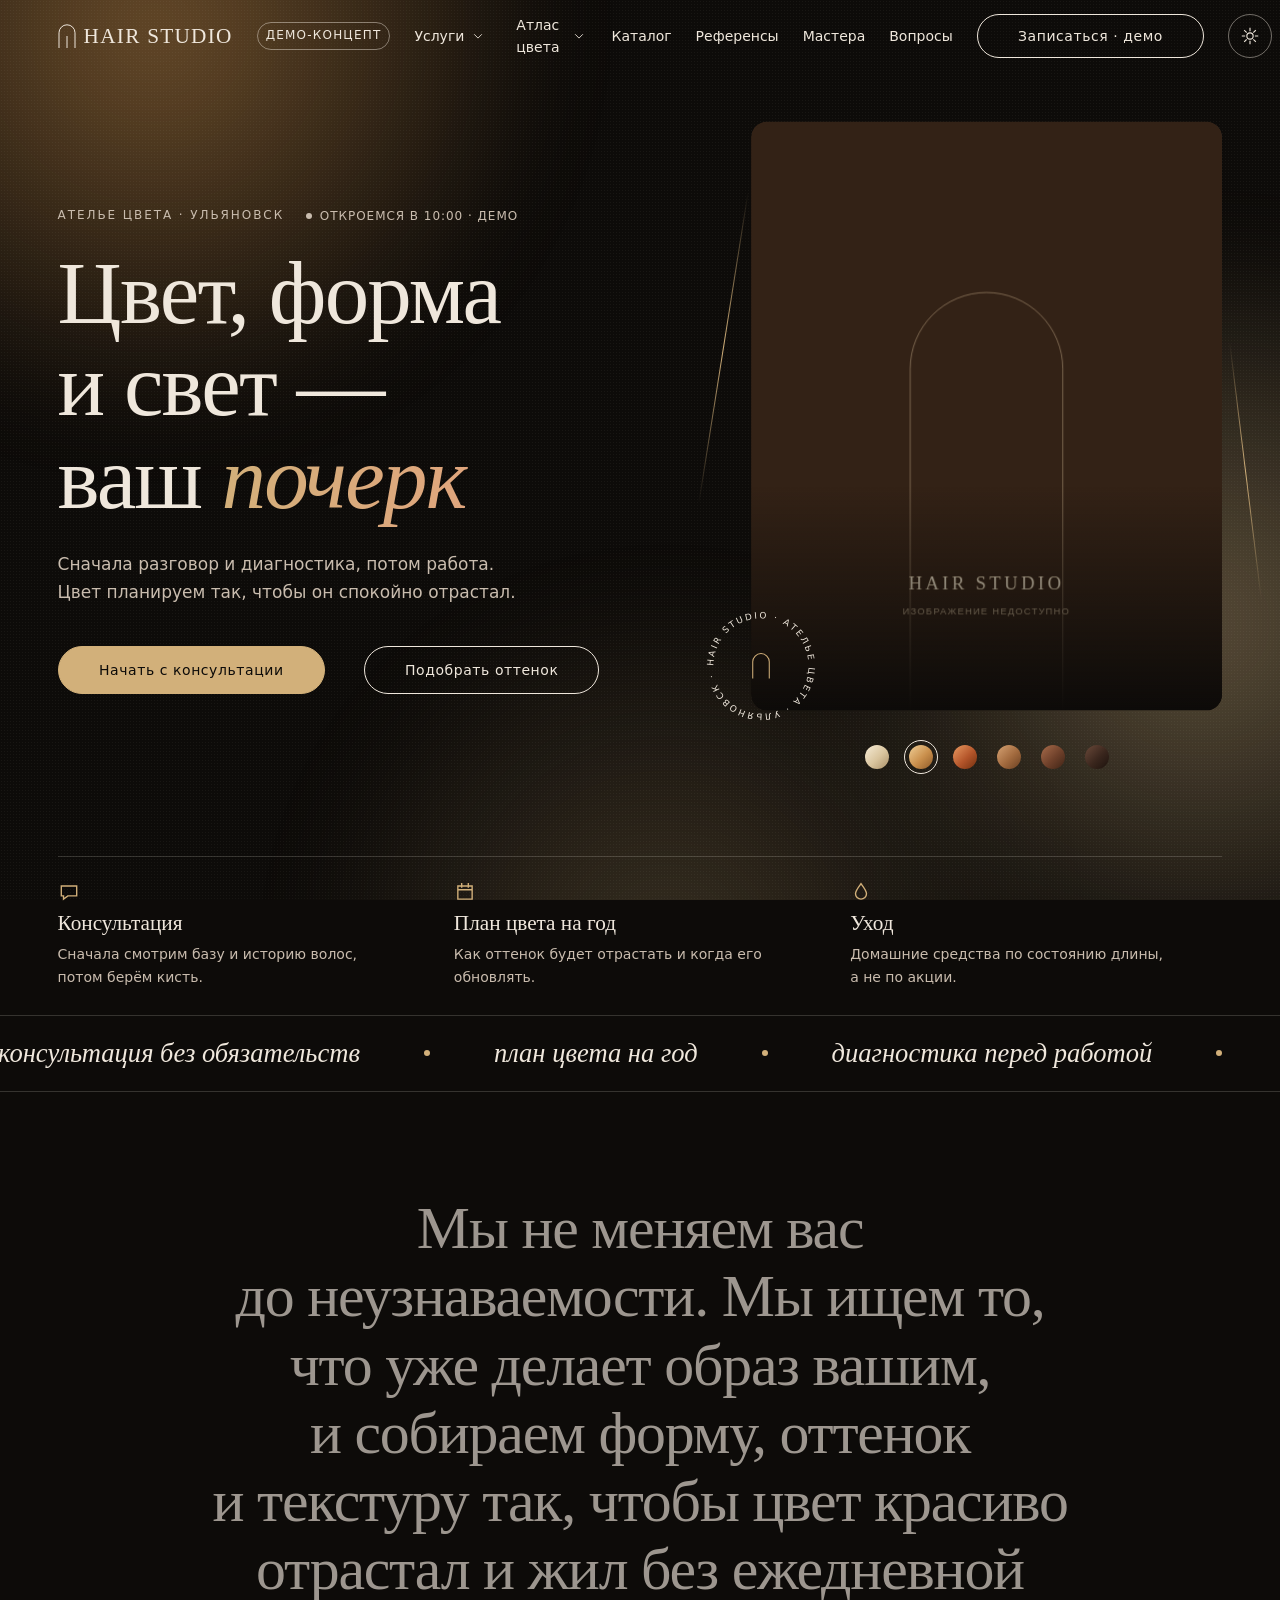
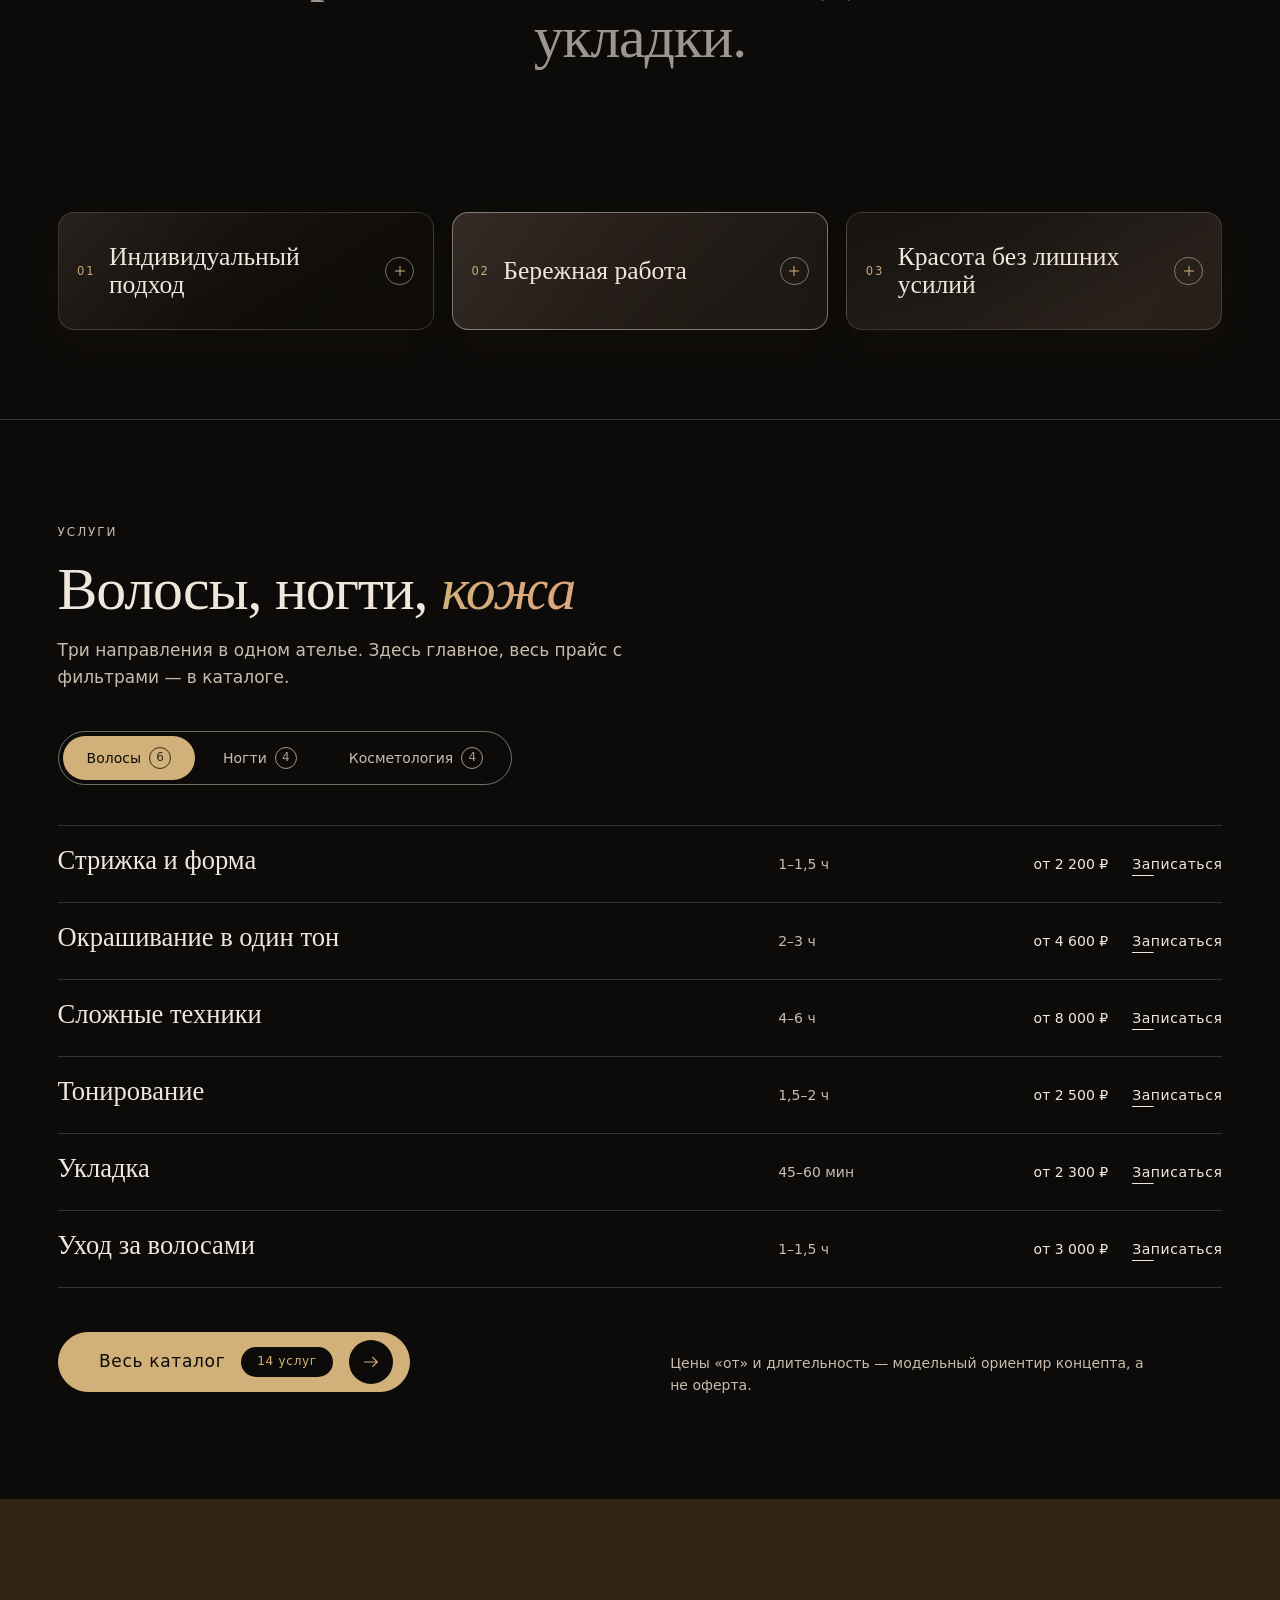
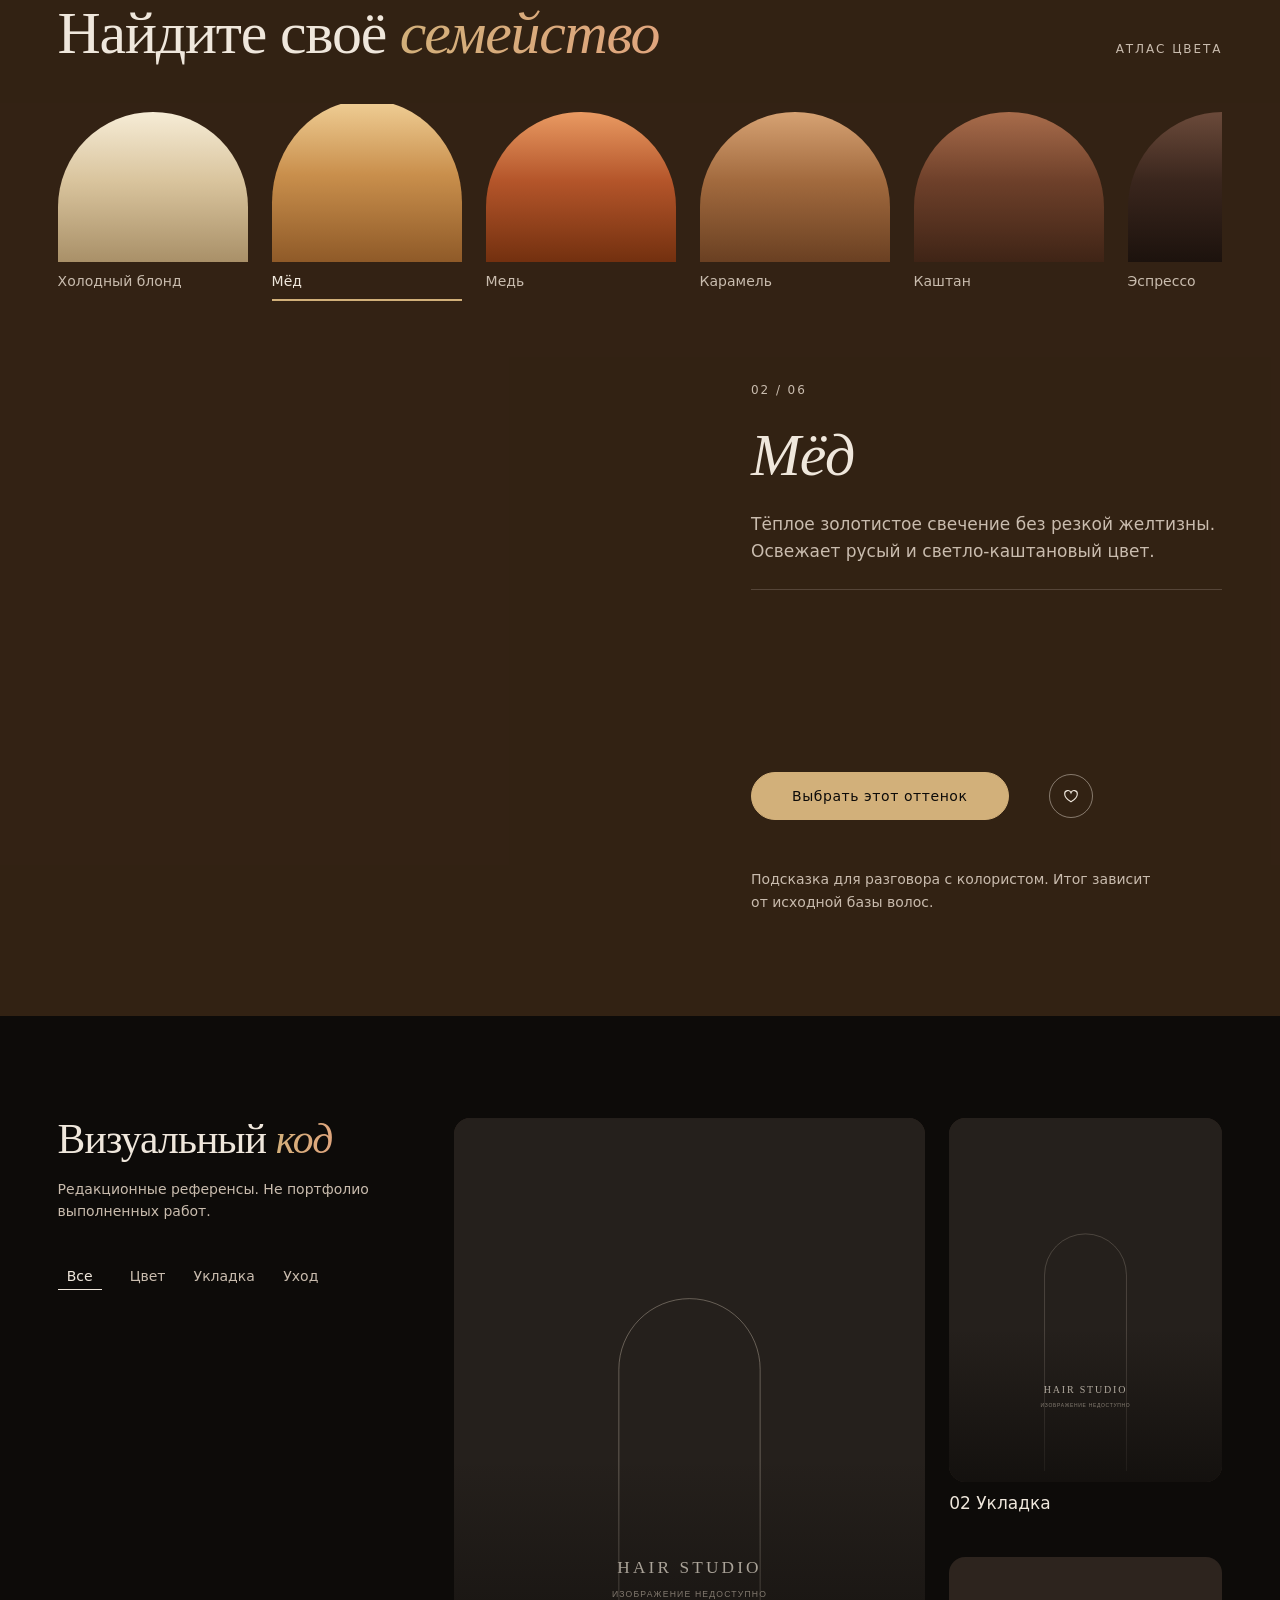
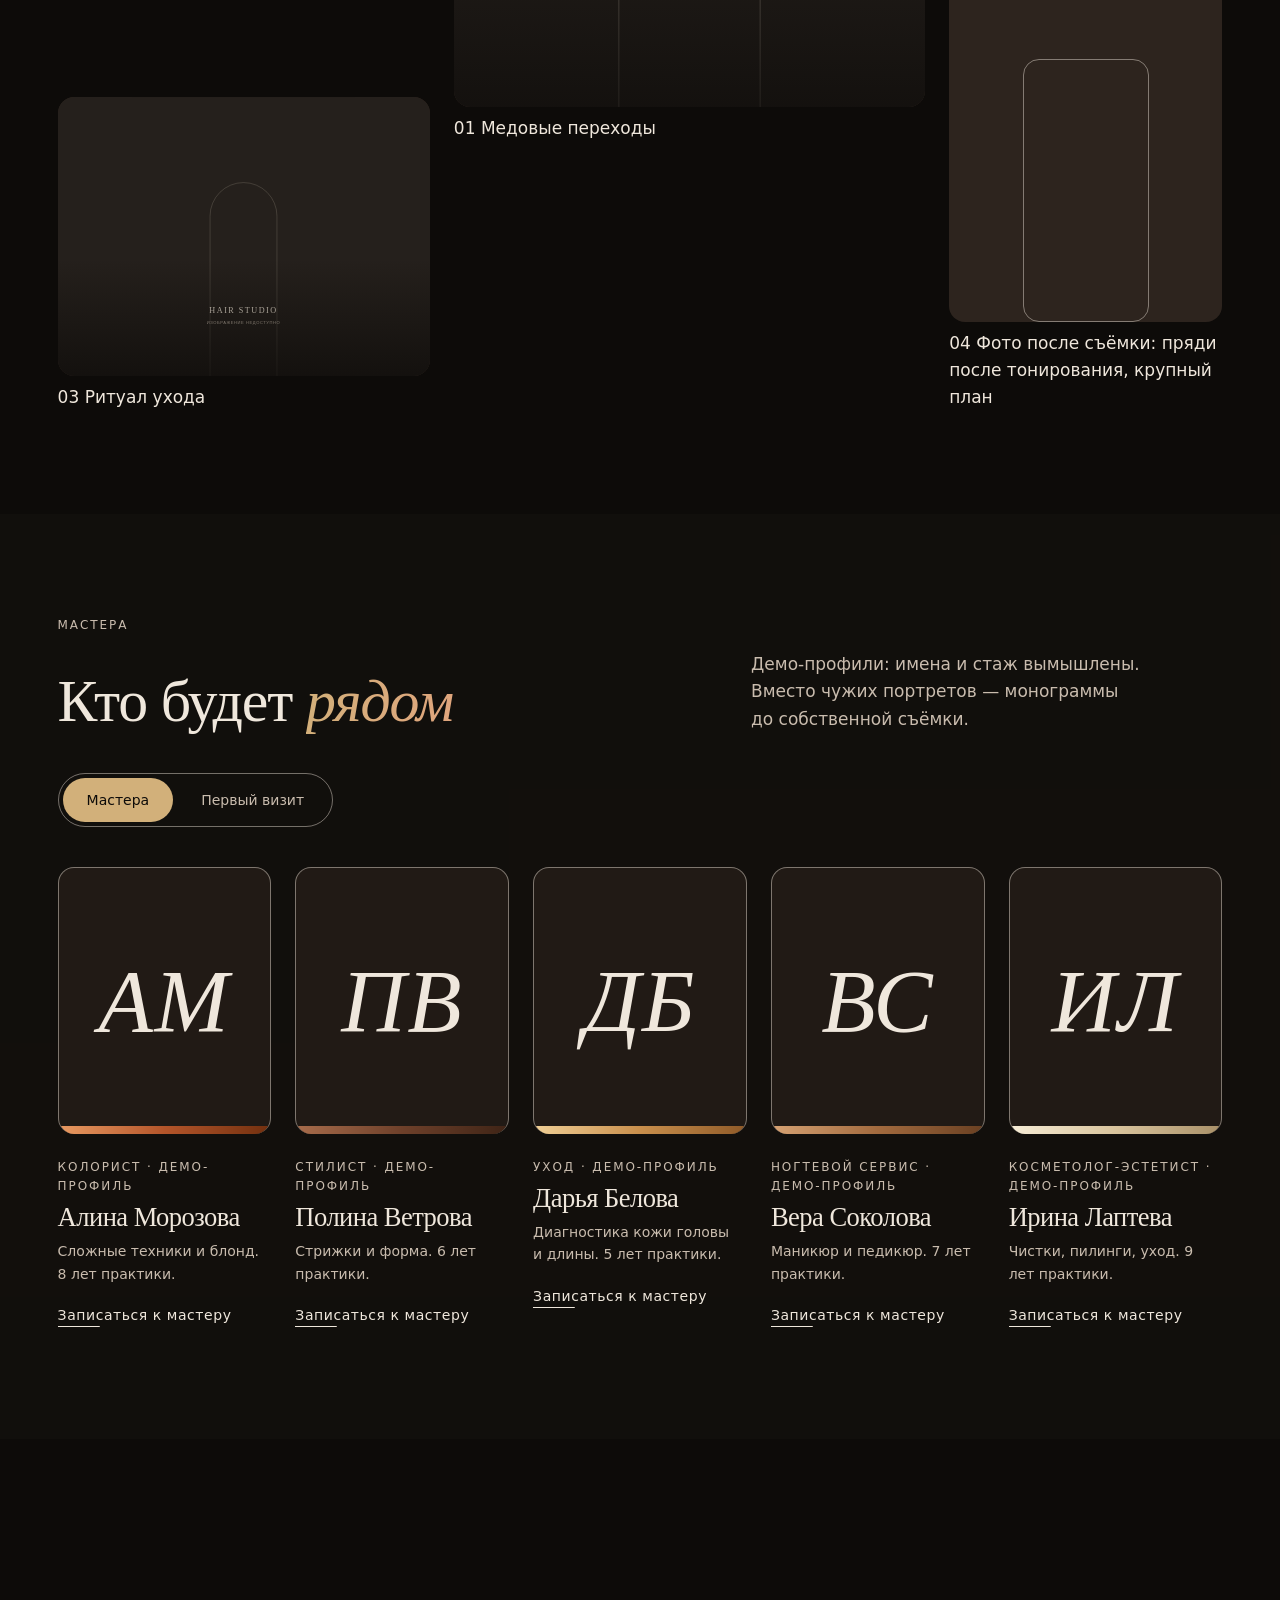
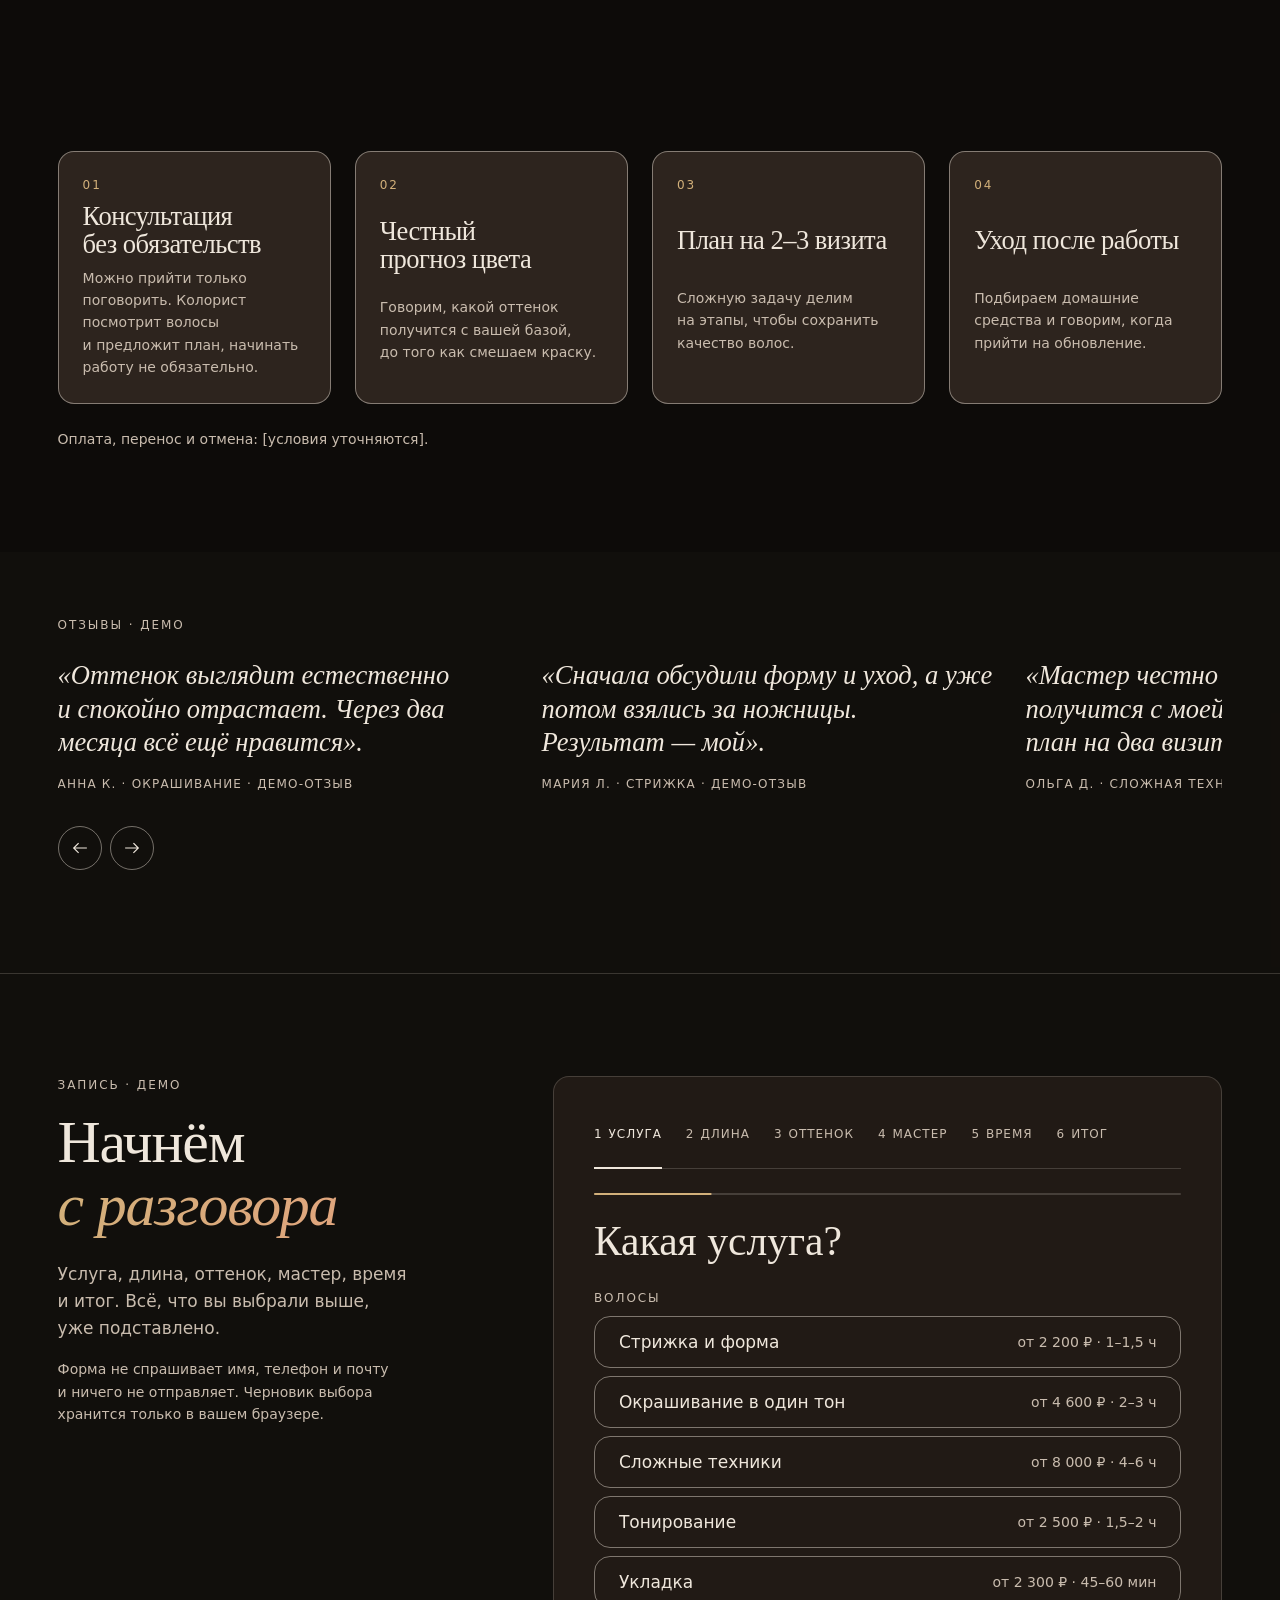
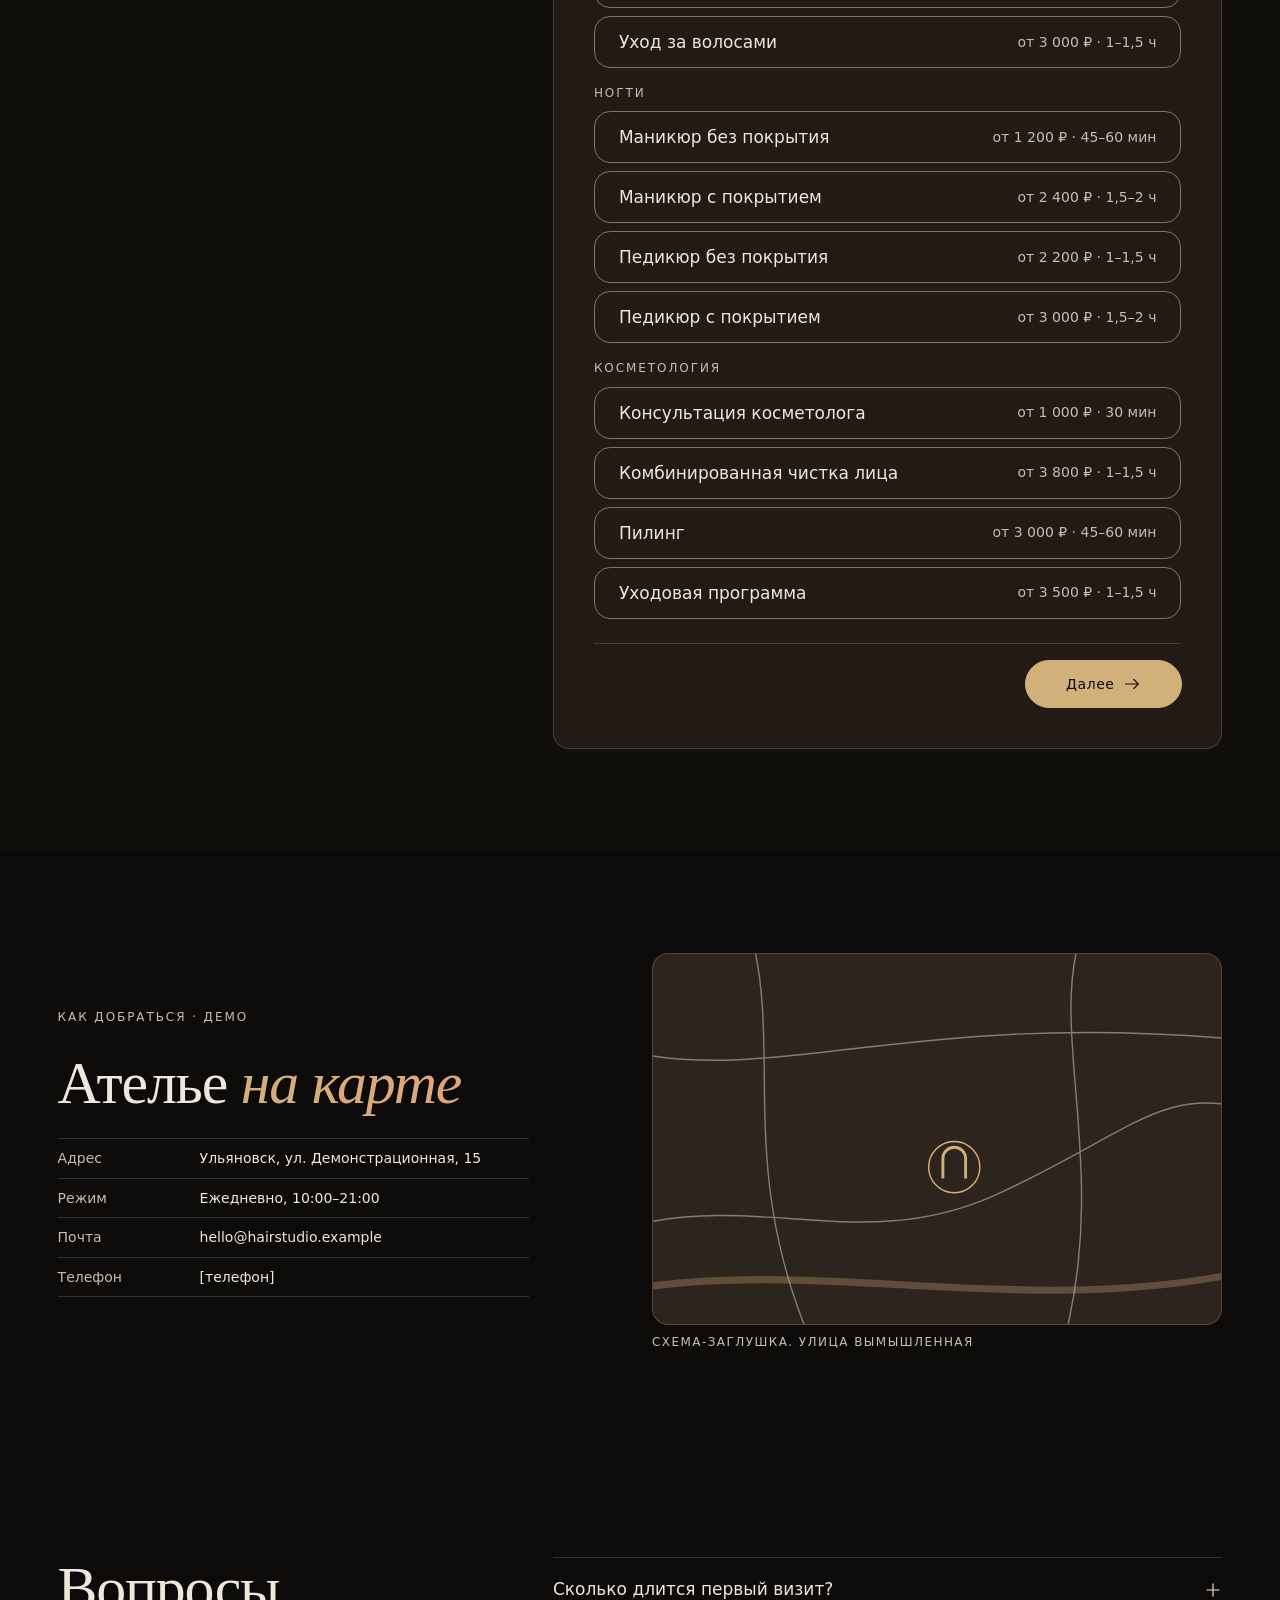
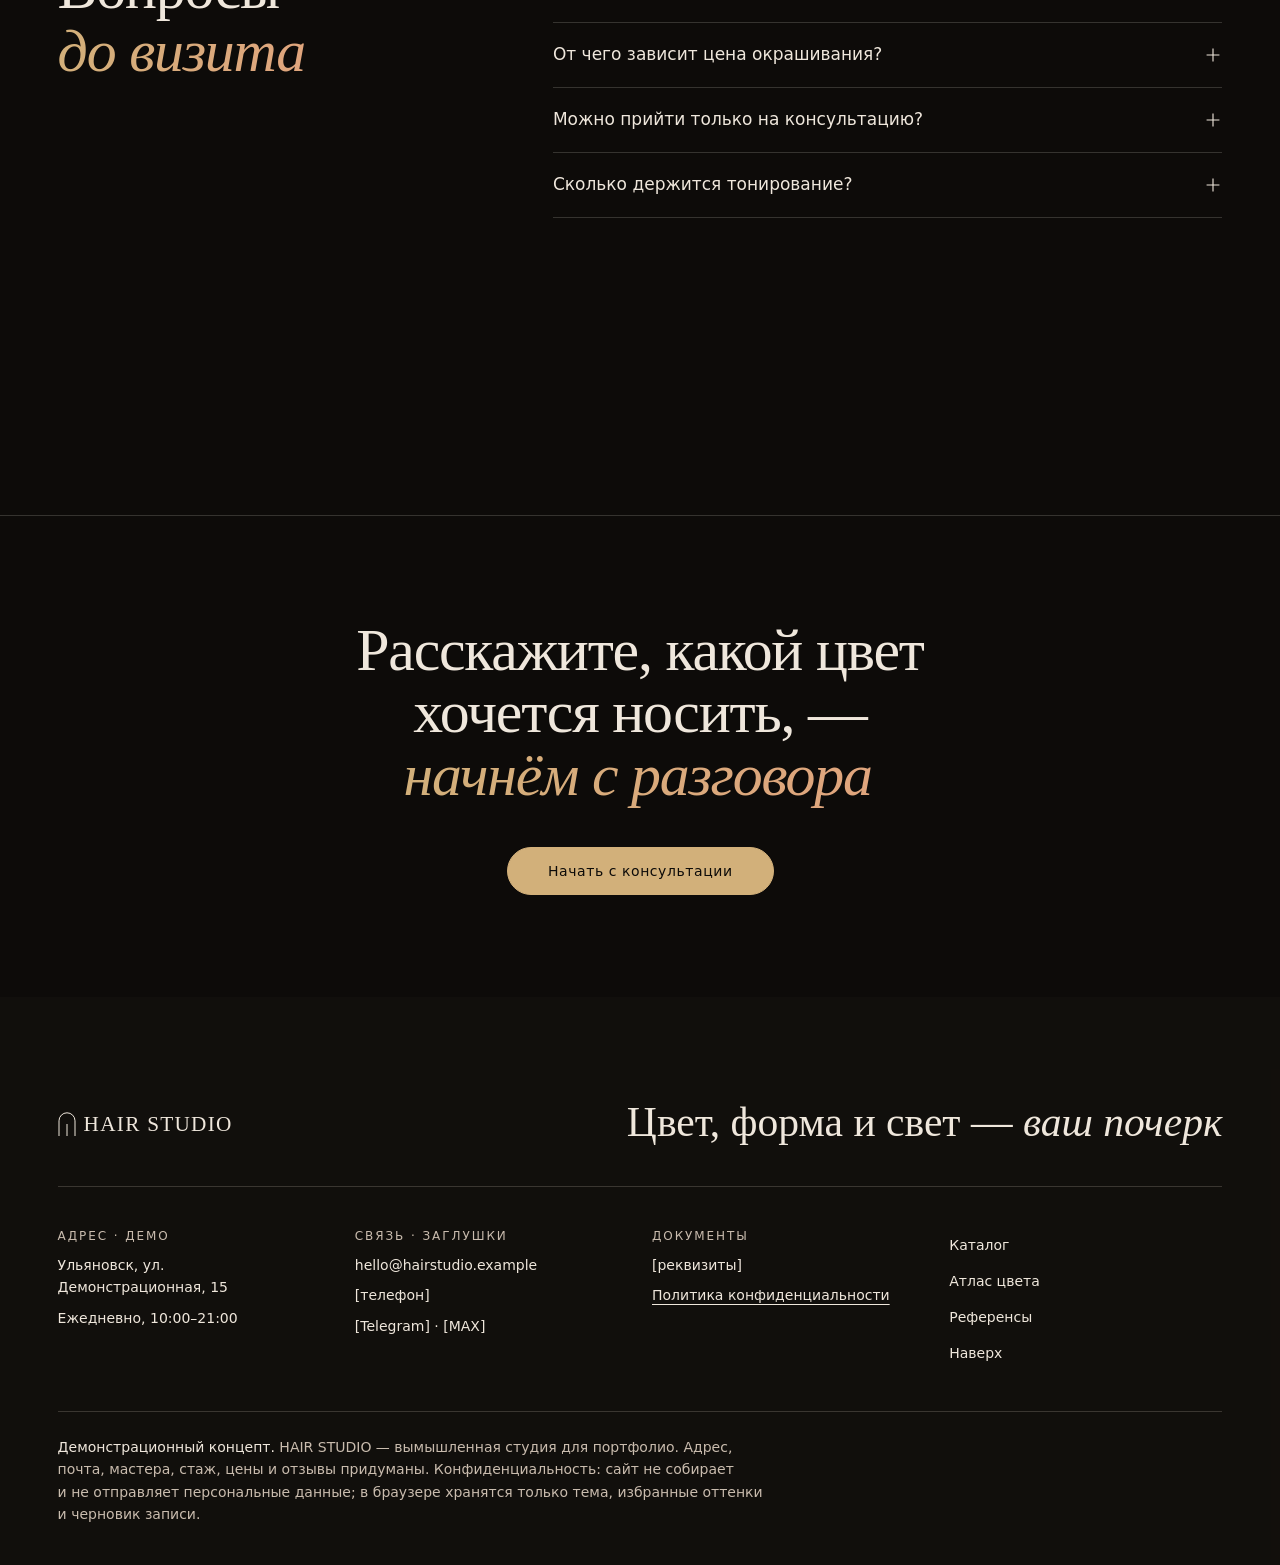
==== commit 4b1325f4: "Refresh stylesheet cache for layered espresso cards" ====
--- a/index.html
+++ b/index.html
@@ -36,7 +36,7 @@
 <link rel="preload" as="image" fetchpriority="high" imagesrcset="https://images.pexels.com/photos/33015399/pexels-photo-33015399.jpeg?auto=compress&cs=tinysrgb&w=480 480w, https://images.pexels.com/photos/33015399/pexels-photo-33015399.jpeg?auto=compress&cs=tinysrgb&w=800 800w, https://images.pexels.com/photos/33015399/pexels-photo-33015399.jpeg?auto=compress&cs=tinysrgb&w=1200 1200w" imagesizes="(max-width: 760px) 88vw, 36vw">
 <link href="https://fonts.googleapis.com/css2?family=Cormorant+Garamond:ital,wght@0,400;0,500;1,400;1,500&family=Onest:wght@400;500&display=optional" rel="stylesheet">
 <link rel="icon" href="favicon.svg" type="image/svg+xml">
-<link rel="stylesheet" href="styles.css?v=18">
+<link rel="stylesheet" href="styles.css?v=19">
 <script type="application/ld+json">{"@context":"https://schema.org","@type":"WebSite","name":"HAIR STUDIO — демонстрационный концепт","url":"https://marcostavar24633-cyber.github.io/hair/","inLanguage":"ru-RU","description":"Вымышленный демонстрационный дизайн-концепт сайта студии волос в Ульяновске. Не является реальным салоном или предложением услуг."}</script>
 </head>
 <body>
--- a/styles.css
+++ b/styles.css
@@ -1245,49 +1245,59 @@
 }
 
 
-/* ---------- expandable studio benefits ---------- */
+/* ---------- layered espresso & champagne benefit cards ---------- */
 .benefits{padding:clamp(1.2rem,3vw,2.5rem) 0 clamp(3rem,7vw,6rem)}
-.benefit-grid{display:grid;grid-template-columns:repeat(3,minmax(0,1fr));gap:clamp(.65rem,1.5vw,1.15rem)}
+.benefit-grid{display:grid;grid-template-columns:repeat(3,minmax(0,1fr));gap:clamp(.65rem,1.5vw,1.15rem);align-items:start}
 .benefit-card{
-  position:relative;overflow:hidden;align-self:start;
-  border:1px solid var(--line-light);border-radius:var(--r-soft);
-  background:linear-gradient(145deg,var(--grain),var(--scrim) 70%);
+  --benefit-surface:var(--night);
+  --benefit-edge:var(--line-light);
+  position:relative;isolation:isolate;overflow:hidden;align-self:start;
+  border:1px solid var(--benefit-edge);border-radius:var(--r-soft);
+  background:linear-gradient(145deg,var(--ink-2),var(--benefit-surface) 72%);
   box-shadow:0 1rem 2.5rem var(--scrim);
-  transition:border-color .45s var(--ease),background .45s var(--ease),transform .45s var(--ease),box-shadow .45s var(--ease)
+  transition:border-color var(--d-base) var(--ease),background var(--d-base) var(--ease),transform var(--d-base) var(--ease),box-shadow var(--d-base) var(--ease)
+}
+.benefit-card:nth-child(2){--benefit-surface:var(--ink-2);--benefit-edge:var(--line-light-strong);background:linear-gradient(145deg,var(--ink-3),var(--ink-2) 76%)}
+.benefit-card:nth-child(3){--benefit-surface:var(--ink-3);--benefit-edge:var(--line-light);background:linear-gradient(145deg,var(--night),var(--ink-3) 78%)}
+.benefit-card::before{
+  content:"";position:absolute;z-index:-1;inset:0;pointer-events:none;
+  background:linear-gradient(115deg,var(--grain),transparent 42%,var(--scrim));
+  opacity:.7;transition:opacity var(--d-base) var(--ease)
 }
 .benefit-card:hover,.benefit-card[open]{
-  border-color:var(--line-light-strong);
-  background:linear-gradient(145deg,var(--grain),var(--scrim) 72%);
-  box-shadow:0 1.2rem 3rem var(--scrim),0 0 1.6rem var(--grain)
-}
+  border-color:var(--gold);
+  box-shadow:0 1.2rem 3rem var(--scrim),0 0 1.6rem var(--grain);
+  transform:translateY(-3px)
+}
+.benefit-card:hover::before,.benefit-card[open]::before{opacity:1}
 .benefit-card summary{
   min-height:7.2rem;display:grid;grid-template-columns:auto 1fr auto;
   align-items:center;gap:.85rem;padding:1.2rem 1.15rem;
   list-style:none;cursor:pointer
 }
 .benefit-card summary::-webkit-details-marker{display:none}
-.benefit-number{font-size:.72rem;letter-spacing:.16em;color:var(--gold);opacity:.9}
-.benefit-title{font-family:var(--serif);font-size:clamp(1.25rem,2vw,1.75rem);line-height:1.08}
+.benefit-number{font-size:.72rem;letter-spacing:.16em;color:var(--gold);opacity:.95}
+.benefit-title{font-family:var(--serif);font-size:clamp(1.25rem,2vw,1.75rem);line-height:1.08;color:var(--light-text)}
 .benefit-plus{
   width:1.8rem;height:1.8rem;border:1px solid var(--line-light-strong);
-  border-radius:50%;position:relative;transition:transform .55s var(--ease),background .4s var(--ease)
+  border-radius:50%;position:relative;transition:transform var(--d-base) var(--ease),background var(--d-base) var(--ease),border-color var(--d-base) var(--ease)
 }
 .benefit-plus::before,.benefit-plus::after{
   content:"";position:absolute;left:50%;top:50%;width:.62rem;height:1px;
   background:var(--gold);transform:translate(-50%,-50%)
 }
 .benefit-plus::after{transform:translate(-50%,-50%) rotate(90deg)}
-.benefit-card[open] .benefit-plus{transform:rotate(135deg);background:var(--grain)}
-.benefit-content{display:grid;grid-template-rows:0fr;transition:grid-template-rows .55s var(--ease)}
+.benefit-card[open] .benefit-plus{transform:rotate(135deg);background:var(--grain);border-color:var(--gold)}
+.benefit-content{display:grid;grid-template-rows:0fr;transition:grid-template-rows var(--d-base) var(--ease)}
 .benefit-content>div{overflow:hidden;min-height:0}
 .benefit-content p{
   margin:0;padding:0 1.15rem 1.25rem 2.9rem;
-  color:var(--mobile-text-soft);font-size:var(--t-sm);line-height:1.75;
+  color:var(--light-muted);font-size:var(--t-sm);line-height:1.75;
   opacity:0;transform:translateY(10px);
-  transition:opacity .45s var(--ease),transform .55s var(--ease)
+  transition:opacity var(--d-base) var(--ease),transform var(--d-base) var(--ease)
 }
 .benefit-card[open] .benefit-content{grid-template-rows:1fr}
-.benefit-card[open] .benefit-content p{opacity:1;transform:translateY(0);transition-delay:.08s}
+.benefit-card[open] .benefit-content p{opacity:1;transform:translateY(0);transition-delay:var(--stagger)}
 .benefit-card summary:focus-visible{outline:2px solid var(--gold);outline-offset:-4px;border-radius:var(--r-soft)}
 @media(max-width:760px){
   .benefit-grid{grid-template-columns:1fr;gap:.65rem}
@@ -1296,5 +1306,6 @@
   .benefit-content p{padding:0 1.05rem 1.1rem 2.65rem}
 }
 @media(prefers-reduced-motion:reduce){
-  .benefit-card,.benefit-plus,.benefit-content,.benefit-content p{transition:none!important}
-}
+  .benefit-card,.benefit-card::before,.benefit-plus,.benefit-content,.benefit-content p{transition:none!important}
+  .benefit-card:hover,.benefit-card[open]{transform:none}
+}
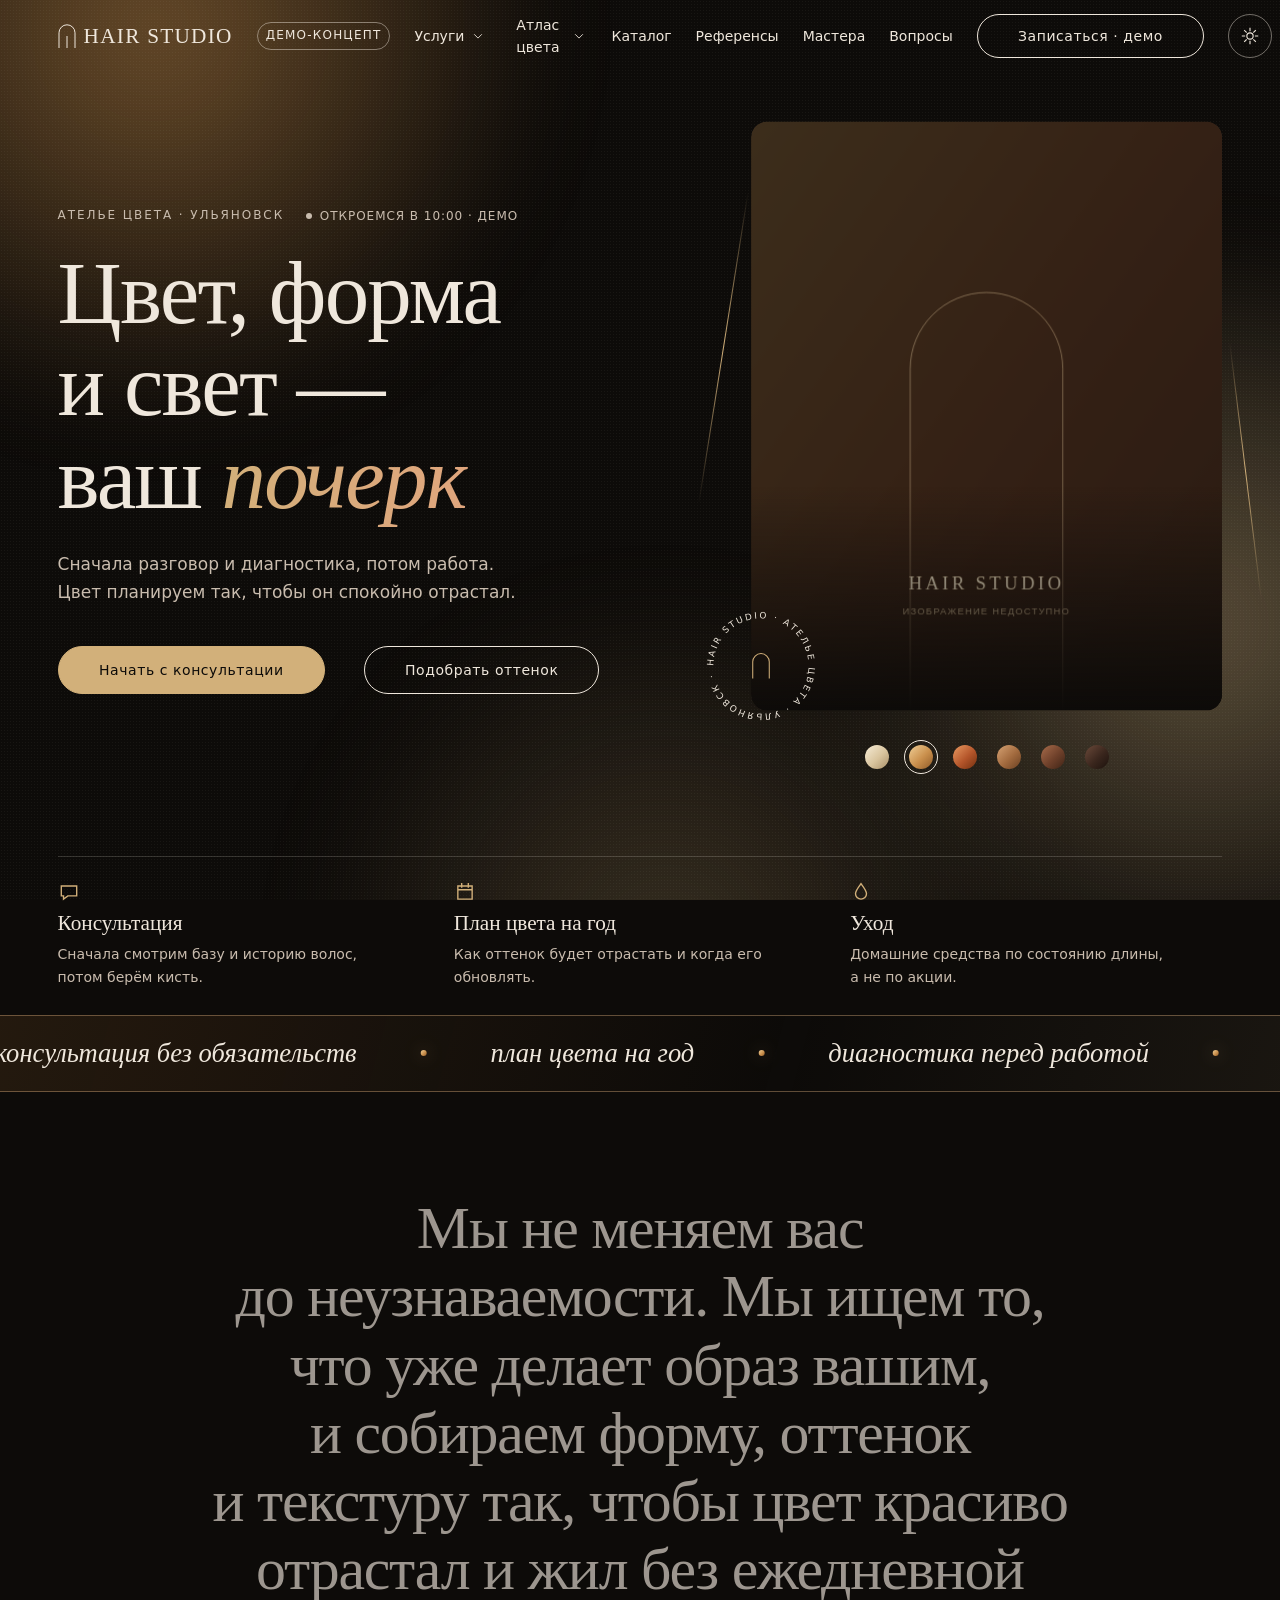
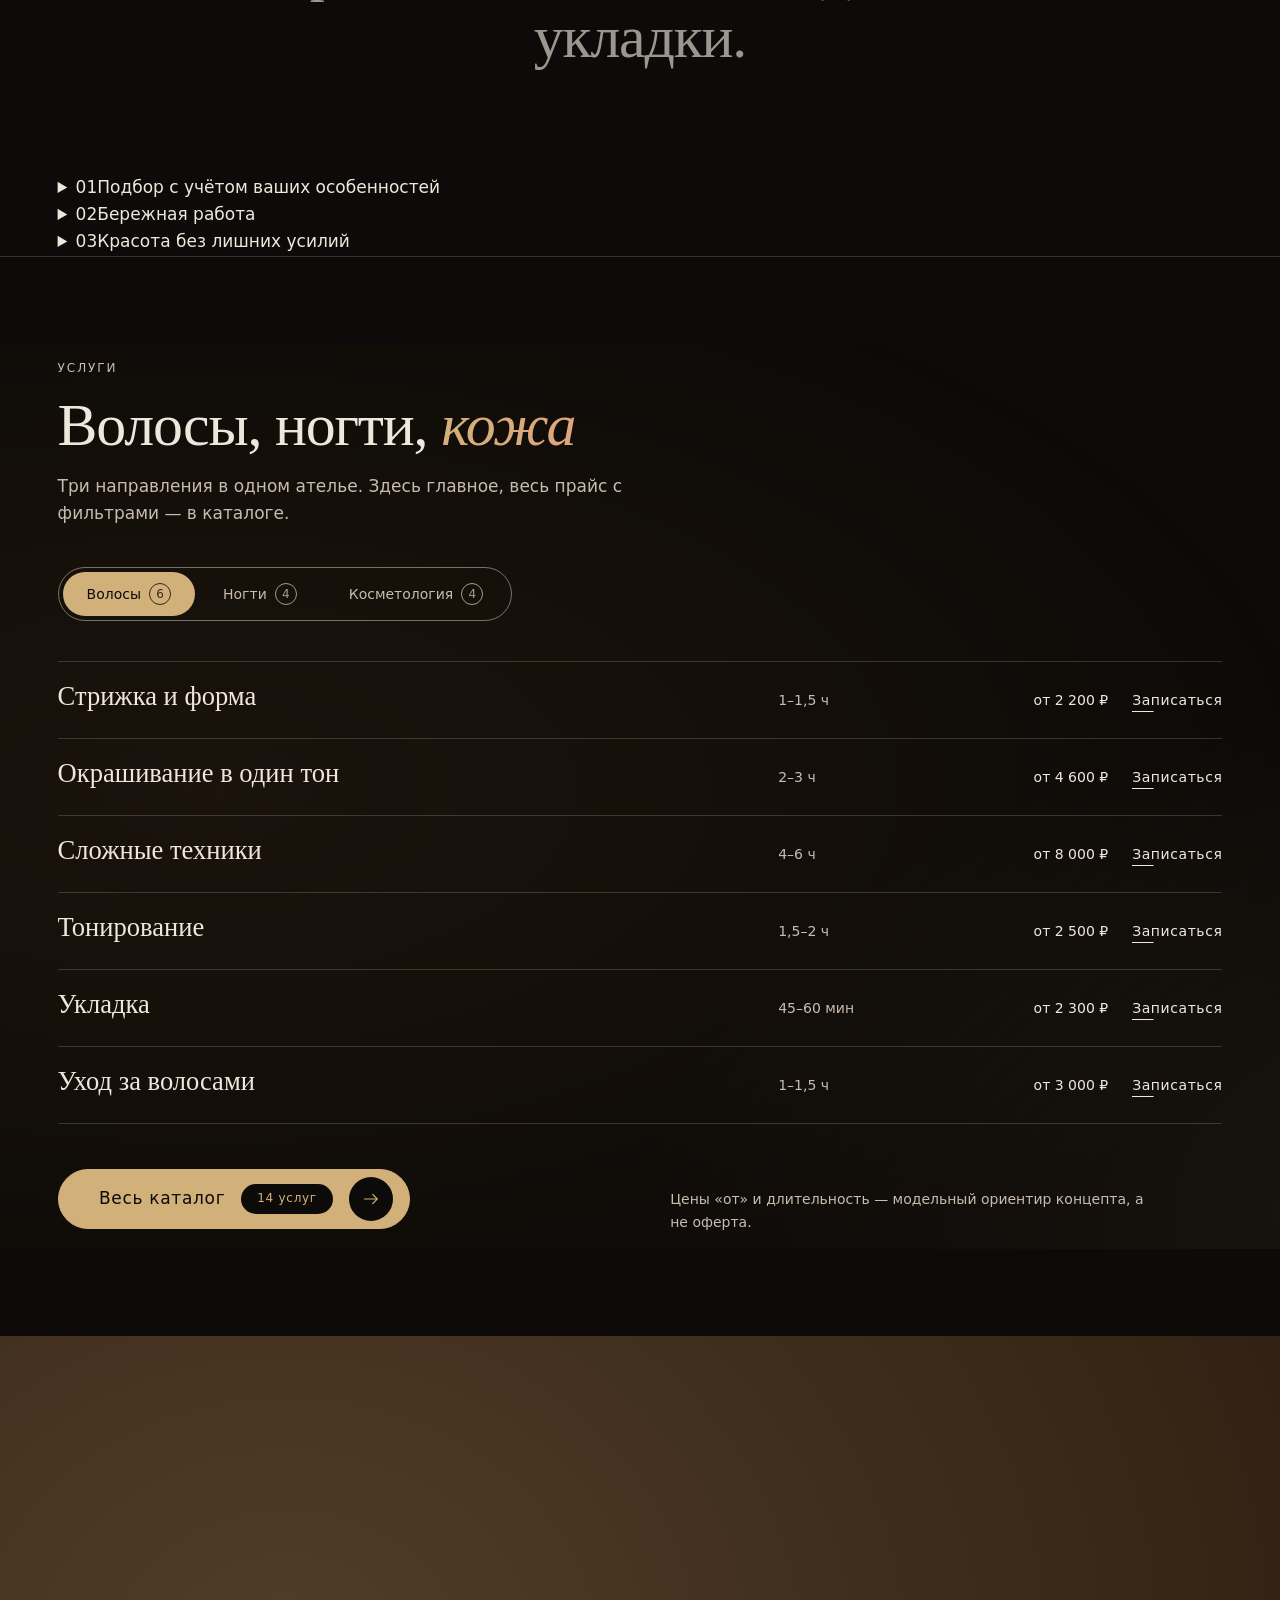
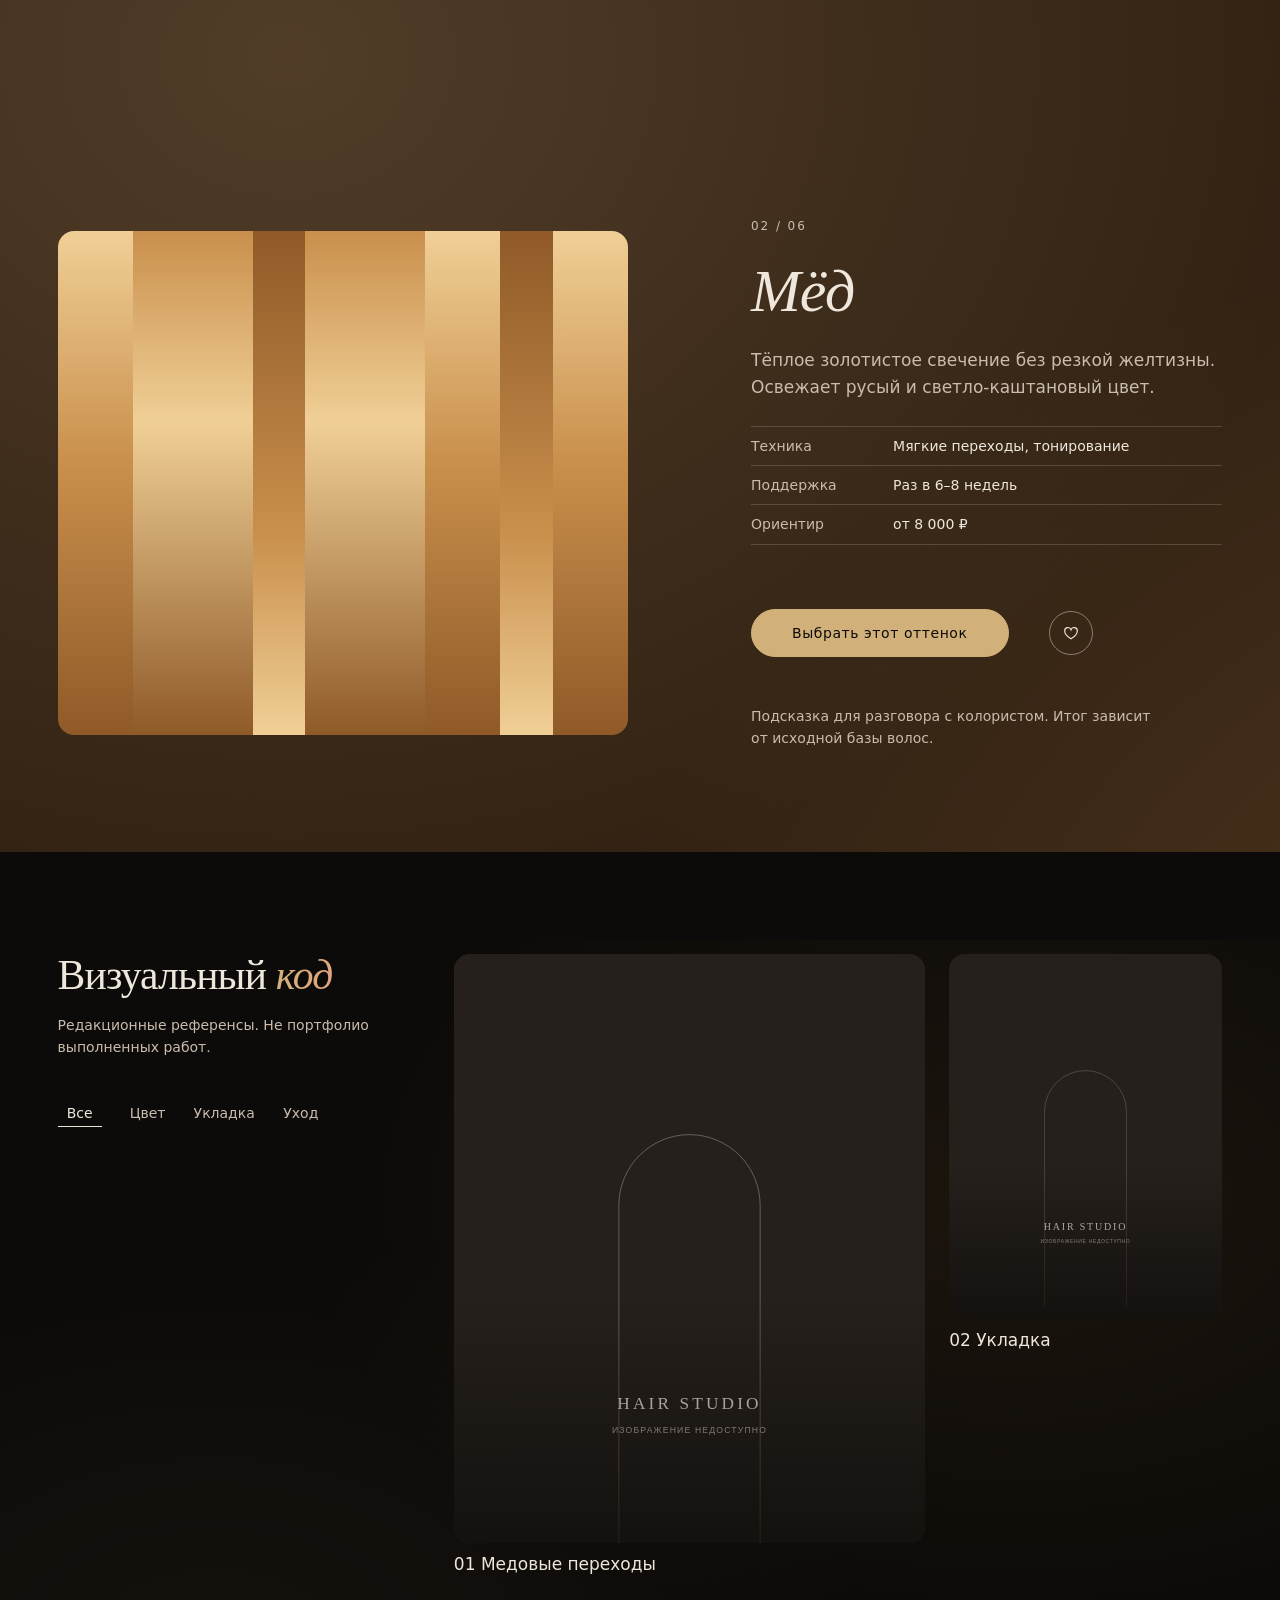
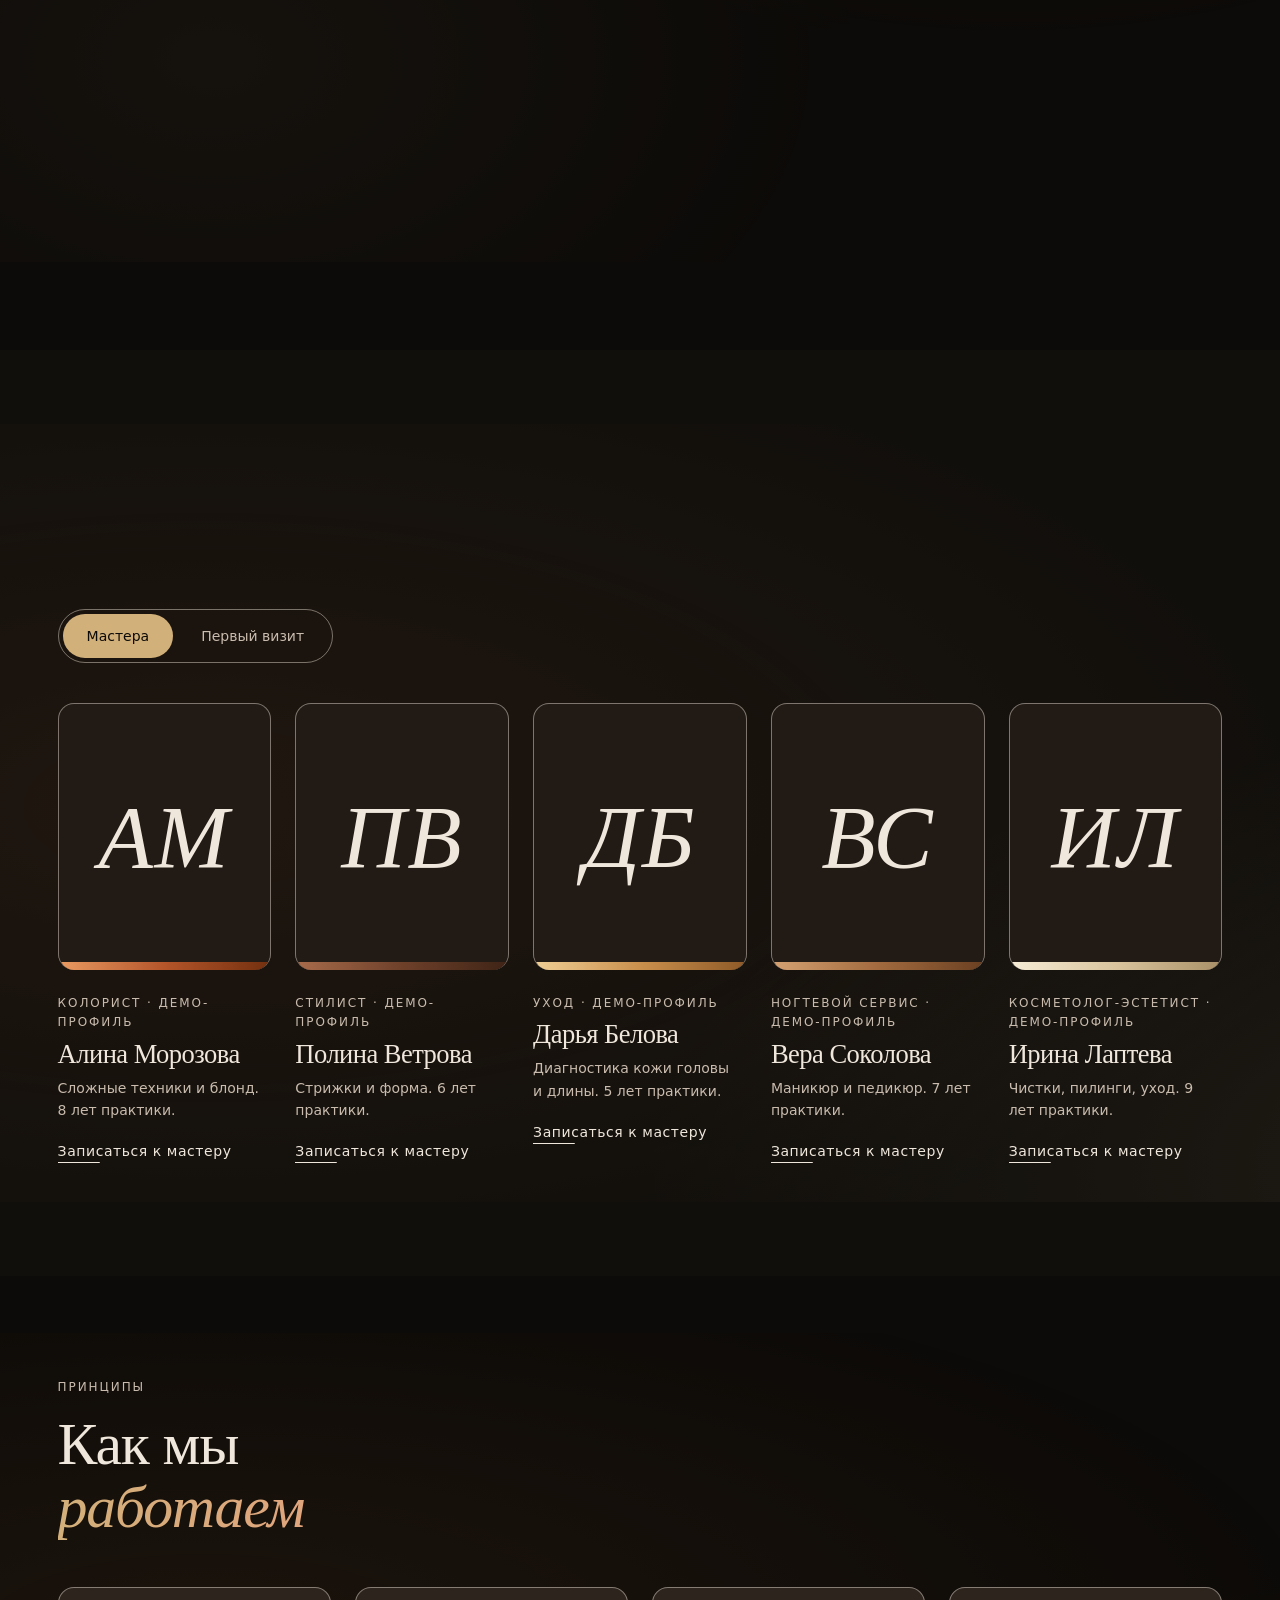
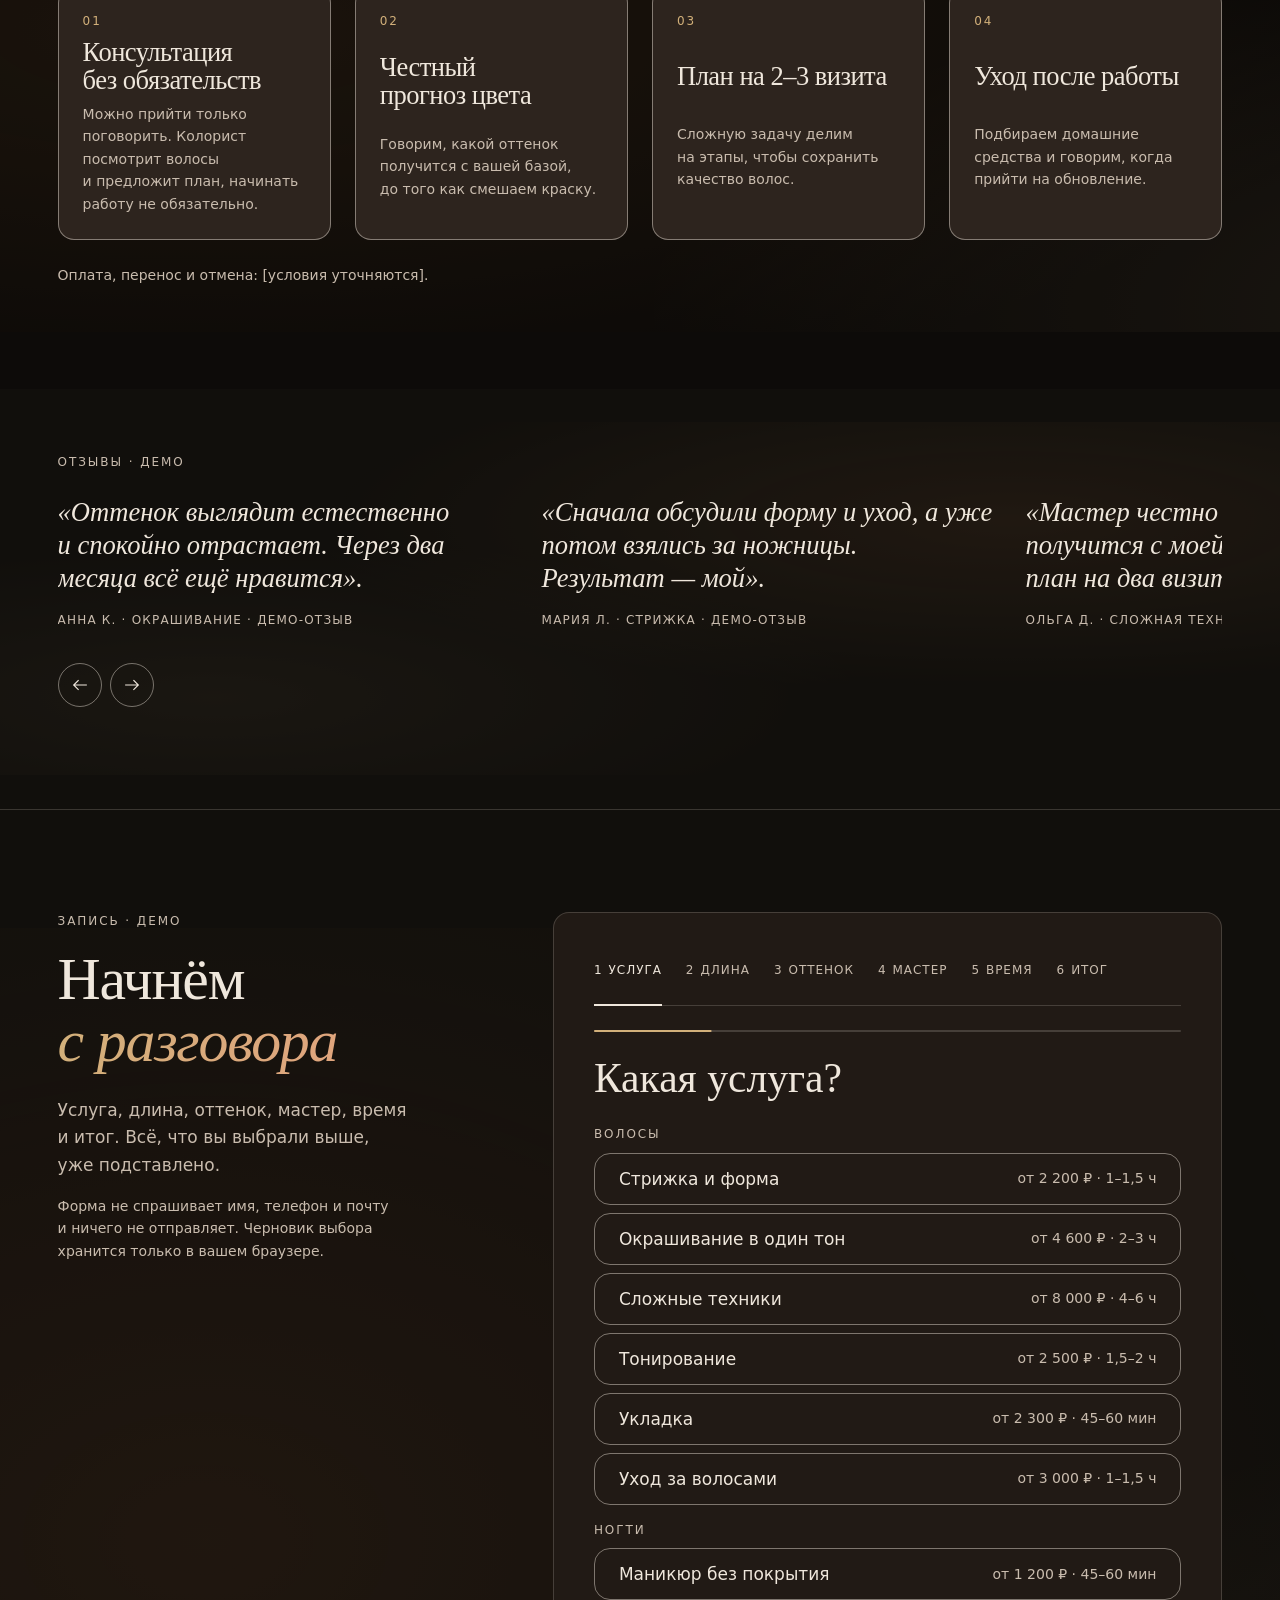
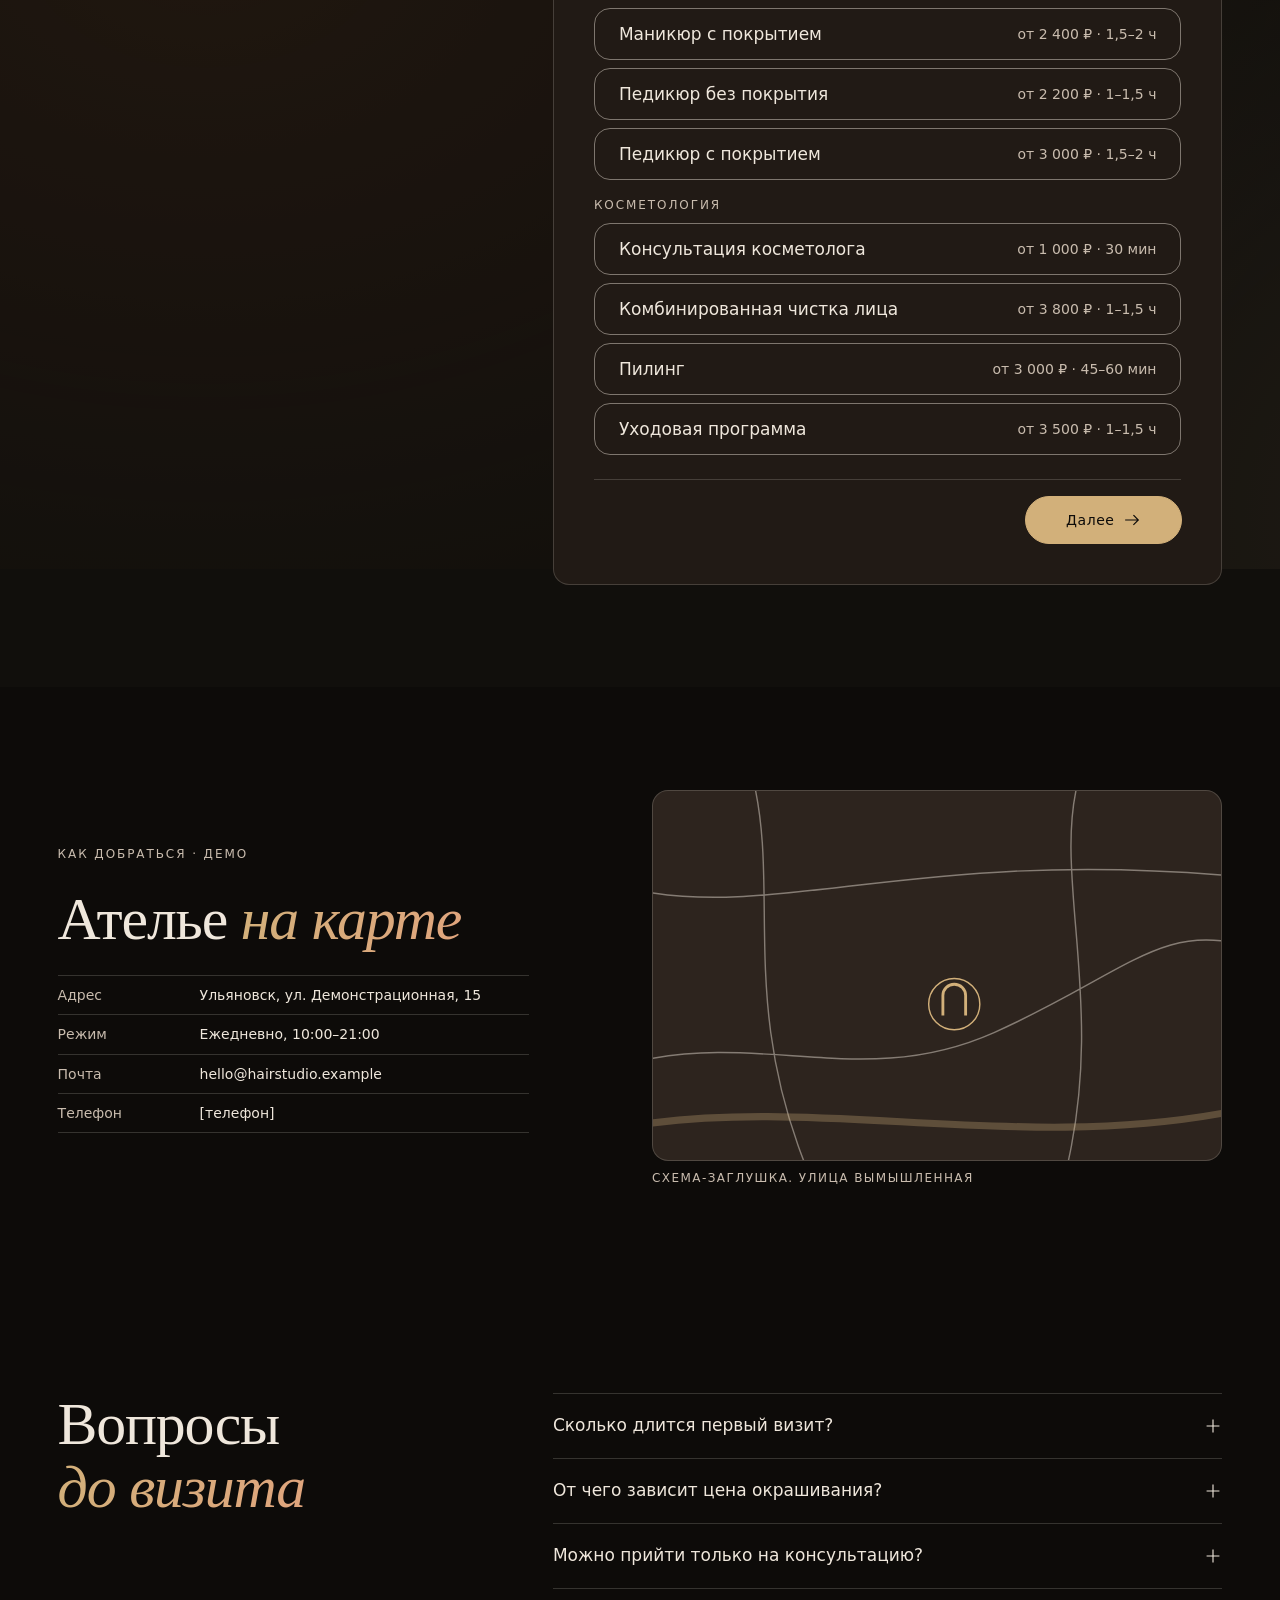
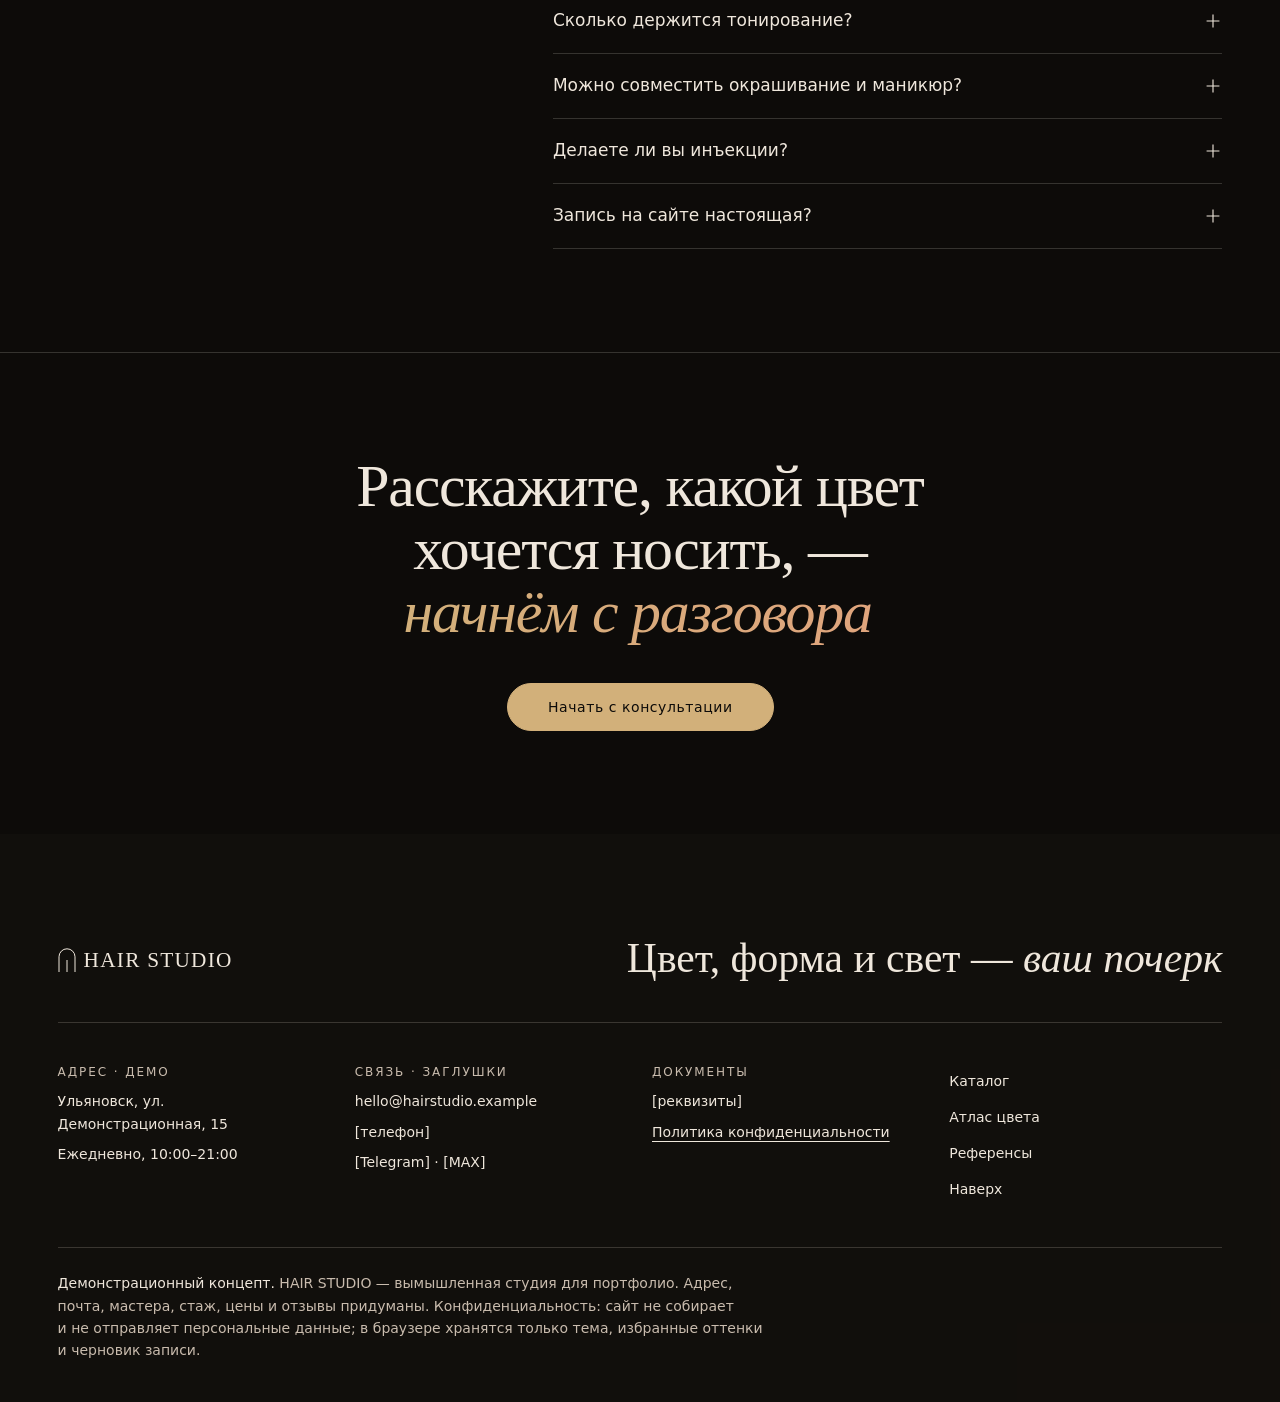
==== commit 4d8837ef: "Adjust benefit card wording to pass editorial copy checks" ====
--- a/index.html
+++ b/index.html
@@ -166,7 +166,7 @@
   <div class="wrap">
     <div class="benefit-grid">
       <details class="benefit-card">
-        <summary><span class="benefit-number">01</span><span class="benefit-title">Индивидуальный подход</span><span class="benefit-plus" aria-hidden="true"></span></summary>
+        <summary><span class="benefit-number">01</span><span class="benefit-title">Подбор с учётом ваших особенностей</span><span class="benefit-plus" aria-hidden="true"></span></summary>
         <div class="benefit-content"><div><p>Подбираем оттенок, форму и уход с учётом ваших пожеланий, особенностей волос и привычного ритма жизни.</p></div></div>
       </details>
       <details class="benefit-card">
--- a/styles.css
+++ b/styles.css
@@ -1245,67 +1245,89 @@
 }
 
 
-/* ---------- layered espresso & champagne benefit cards ---------- */
-.benefits{padding:clamp(1.2rem,3vw,2.5rem) 0 clamp(3rem,7vw,6rem)}
-.benefit-grid{display:grid;grid-template-columns:repeat(3,minmax(0,1fr));gap:clamp(.65rem,1.5vw,1.15rem);align-items:start}
-.benefit-card{
-  --benefit-surface:var(--night);
-  --benefit-edge:var(--line-light);
-  position:relative;isolation:isolate;overflow:hidden;align-self:start;
-  border:1px solid var(--benefit-edge);border-radius:var(--r-soft);
-  background:linear-gradient(145deg,var(--ink-2),var(--benefit-surface) 72%);
-  box-shadow:0 1rem 2.5rem var(--scrim);
-  transition:border-color var(--d-base) var(--ease),background var(--d-base) var(--ease),transform var(--d-base) var(--ease),box-shadow var(--d-base) var(--ease)
-}
-.benefit-card:nth-child(2){--benefit-surface:var(--ink-2);--benefit-edge:var(--line-light-strong);background:linear-gradient(145deg,var(--ink-3),var(--ink-2) 76%)}
-.benefit-card:nth-child(3){--benefit-surface:var(--ink-3);--benefit-edge:var(--line-light);background:linear-gradient(145deg,var(--night),var(--ink-3) 78%)}
-.benefit-card::before{
-  content:"";position:absolute;z-index:-1;inset:0;pointer-events:none;
-  background:linear-gradient(115deg,var(--grain),transparent 42%,var(--scrim));
-  opacity:.7;transition:opacity var(--d-base) var(--ease)
-}
-.benefit-card:hover,.benefit-card[open]{
-  border-color:var(--gold);
-  box-shadow:0 1.2rem 3rem var(--scrim),0 0 1.6rem var(--grain);
-  transform:translateY(-3px)
-}
-.benefit-card:hover::before,.benefit-card[open]::before{opacity:1}
-.benefit-card summary{
-  min-height:7.2rem;display:grid;grid-template-columns:auto 1fr auto;
-  align-items:center;gap:.85rem;padding:1.2rem 1.15rem;
-  list-style:none;cursor:pointer
-}
-.benefit-card summary::-webkit-details-marker{display:none}
-.benefit-number{font-size:.72rem;letter-spacing:.16em;color:var(--gold);opacity:.95}
-.benefit-title{font-family:var(--serif);font-size:clamp(1.25rem,2vw,1.75rem);line-height:1.08;color:var(--light-text)}
-.benefit-plus{
-  width:1.8rem;height:1.8rem;border:1px solid var(--line-light-strong);
-  border-radius:50%;position:relative;transition:transform var(--d-base) var(--ease),background var(--d-base) var(--ease),border-color var(--d-base) var(--ease)
-}
-.benefit-plus::before,.benefit-plus::after{
-  content:"";position:absolute;left:50%;top:50%;width:.62rem;height:1px;
-  background:var(--gold);transform:translate(-50%,-50%)
-}
-.benefit-plus::after{transform:translate(-50%,-50%) rotate(90deg)}
-.benefit-card[open] .benefit-plus{transform:rotate(135deg);background:var(--grain);border-color:var(--gold)}
-.benefit-content{display:grid;grid-template-rows:0fr;transition:grid-template-rows var(--d-base) var(--ease)}
-.benefit-content>div{overflow:hidden;min-height:0}
-.benefit-content p{
-  margin:0;padding:0 1.15rem 1.25rem 2.9rem;
-  color:var(--light-muted);font-size:var(--t-sm);line-height:1.75;
-  opacity:0;transform:translateY(10px);
-  transition:opacity var(--d-base) var(--ease),transform var(--d-base) var(--ease)
-}
-.benefit-card[open] .benefit-content{grid-template-rows:1fr}
-.benefit-card[open] .benefit-content p{opacity:1;transform:translateY(0);transition-delay:var(--stagger)}
-.benefit-card summary:focus-visible{outline:2px solid var(--gold);outline-offset:-4px;border-radius:var(--r-soft)}
+/* ---------- Living Color: the selected shade travels through the whole editorial story ---------- */
+:root{
+  --color-flow-duration:38s;
+}
+.marquee{
+  position:relative;
+  isolation:isolate;
+  border-color:color-mix(in srgb,var(--s2) 28%,var(--rule));
+  background:
+    linear-gradient(105deg,
+      color-mix(in srgb,var(--s3) 18%,transparent),
+      transparent 28%,
+      color-mix(in srgb,var(--s1) 12%,transparent) 66%,
+      transparent);
+  background-size:220% 100%;
+  animation:living-color-flow var(--color-flow-duration) var(--ease) infinite alternate;
+  transition:border-color var(--d-base) var(--ease);
+}
+.marquee-track span::after{
+  background:linear-gradient(135deg,var(--s1),var(--s2) 58%,var(--s3));
+  box-shadow:0 0 18px color-mix(in srgb,var(--s1) 42%,transparent);
+  transition:background var(--d-base) var(--ease),box-shadow var(--d-base) var(--ease);
+}
+.services,.works,.team,.principles,.reviews-section,.booking{
+  position:relative;
+  isolation:isolate;
+}
+.services::before,.works::before,.team::before,.principles::before,.reviews-section::before,.booking::before{
+  content:"";
+  position:absolute;
+  z-index:-1;
+  inset:8% -2vw;
+  pointer-events:none;
+  opacity:.48;
+  background:
+    radial-gradient(ellipse at 12% 34%,color-mix(in srgb,var(--s3) 24%,transparent),transparent 48%),
+    radial-gradient(ellipse at 88% 66%,color-mix(in srgb,var(--s1) 15%,transparent),transparent 43%);
+  background-size:145% 145%;
+  animation:living-color-drift var(--drift) var(--ease) infinite alternate;
+  transition:opacity var(--d-base) var(--ease);
+}
+.works::before,.reviews-section::before{
+  opacity:.34;
+  background:
+    radial-gradient(ellipse at 78% 28%,color-mix(in srgb,var(--s2) 24%,transparent),transparent 48%),
+    radial-gradient(ellipse at 18% 78%,color-mix(in srgb,var(--s1) 12%,transparent),transparent 42%);
+}
+.atlas{
+  background:
+    radial-gradient(ellipse at 14% 18%,color-mix(in srgb,var(--s1) 16%,transparent),transparent 42%),
+    radial-gradient(ellipse at 88% 78%,color-mix(in srgb,var(--s2) 22%,transparent),transparent 48%),
+    color-mix(in srgb,var(--s3) 26%,var(--surface-alt));
+  background-size:160% 160%,160% 160%,auto;
+  animation:living-color-atlas var(--color-flow-duration) var(--ease) infinite alternate;
+  transition:background-color var(--d-base) var(--ease);
+}
+.hero-tint,.hero-shine{
+  transition:background-color var(--d-base) var(--ease),opacity var(--d-base) var(--ease),filter var(--d-base) var(--ease);
+}
+.hero-tint{filter:saturate(1.18)}
+[data-tone] .hero-tint{background:linear-gradient(125deg,var(--s1),var(--s2) 48%,var(--s3))}
+@keyframes living-color-flow{
+  from{background-position:0% 50%}
+  to{background-position:100% 50%}
+}
+@keyframes living-color-drift{
+  from{transform:translate3d(-1.5%,0,0) scale(.98);background-position:0% 30%}
+  to{transform:translate3d(1.5%,1%,0) scale(1.02);background-position:100% 70%}
+}
+@keyframes living-color-atlas{
+  from{background-position:0% 0%,100% 100%,0 0}
+  to{background-position:100% 50%,0% 40%,0 0}
+}
 @media(max-width:760px){
-  .benefit-grid{grid-template-columns:1fr;gap:.65rem}
-  .benefit-card summary{min-height:5.2rem;padding:1rem 1.05rem}
-  .benefit-title{font-size:1.55rem}
-  .benefit-content p{padding:0 1.05rem 1.1rem 2.65rem}
+  .services::before,.works::before,.team::before,.principles::before,.reviews-section::before,.booking::before{
+    inset:5% -5vw;
+    opacity:.32;
+    animation-duration:calc(var(--color-flow-duration) * 1.25);
+  }
+  .marquee{background-size:300% 100%}
 }
 @media(prefers-reduced-motion:reduce){
-  .benefit-card,.benefit-card::before,.benefit-plus,.benefit-content,.benefit-content p{transition:none!important}
-  .benefit-card:hover,.benefit-card[open]{transform:none}
-}
+  .marquee,.services::before,.works::before,.team::before,.principles::before,.reviews-section::before,.booking::before,.atlas{
+    animation:none!important;
+  }
+}
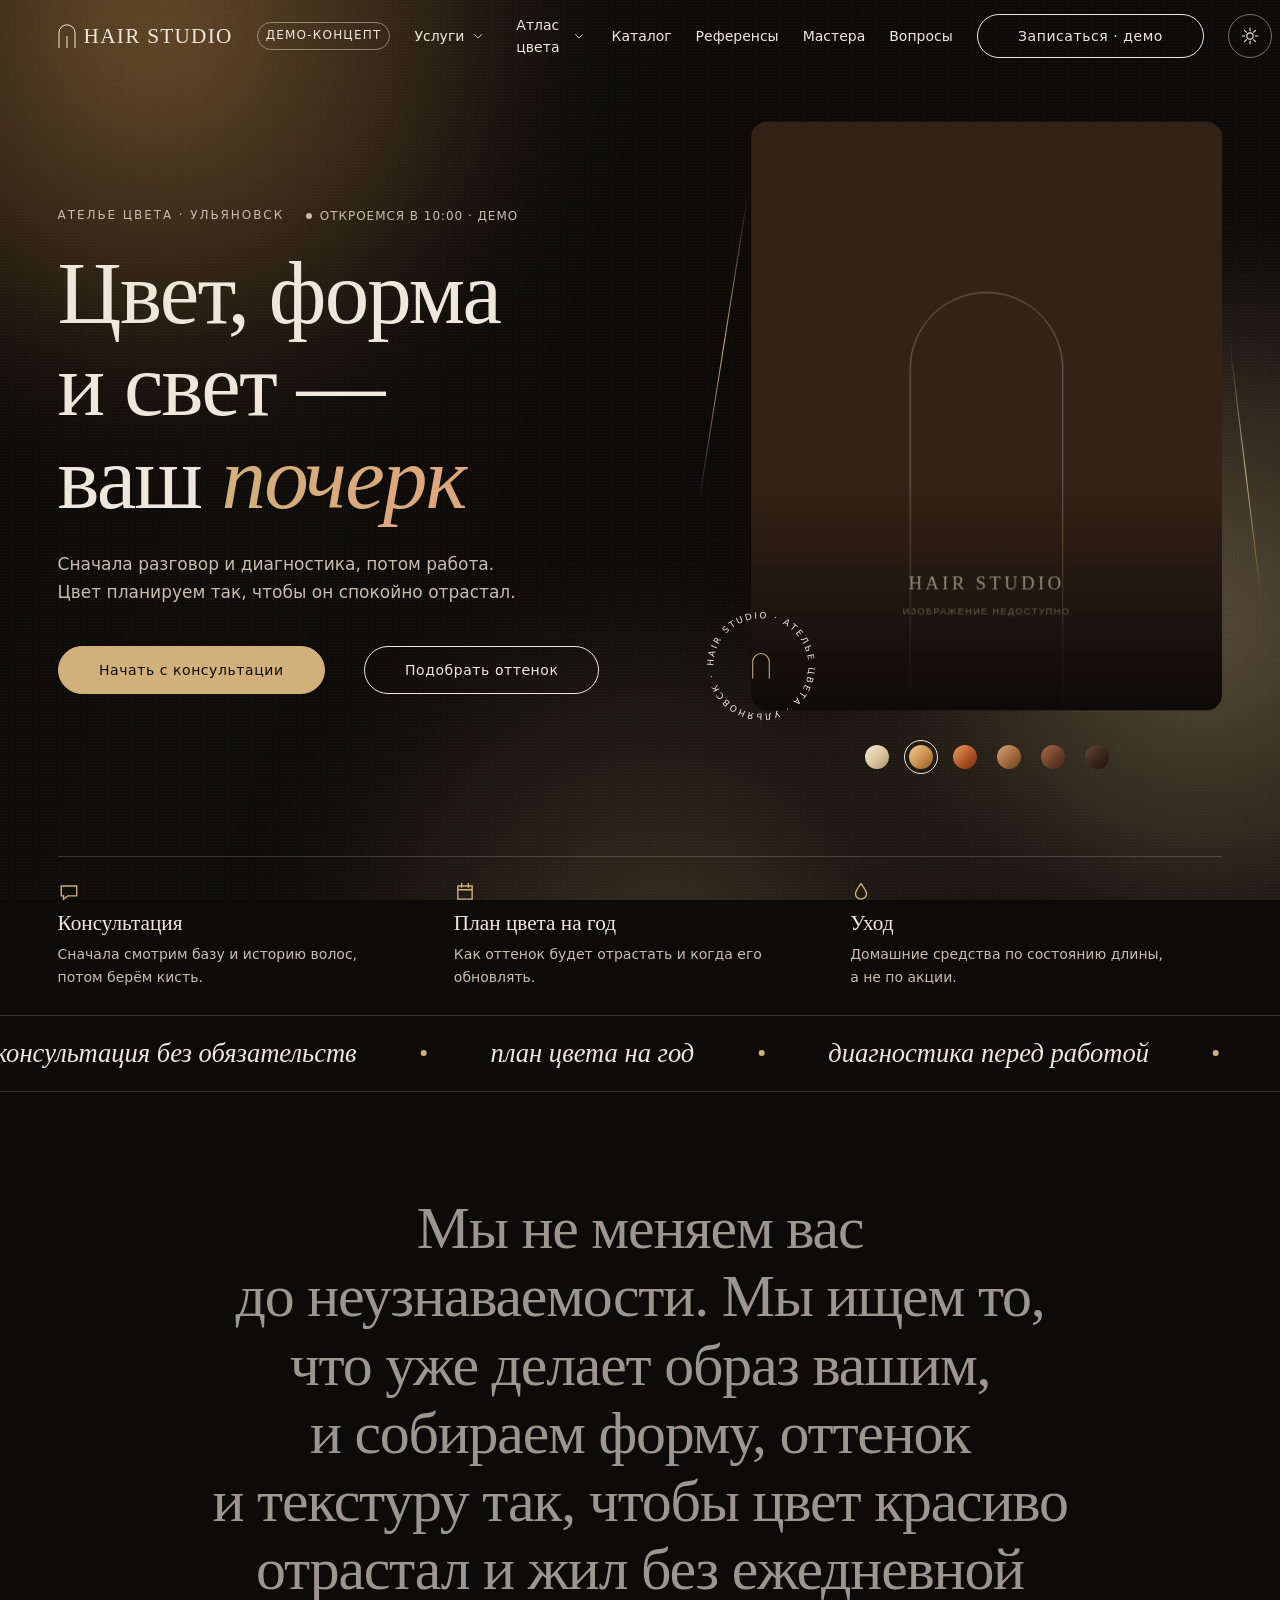
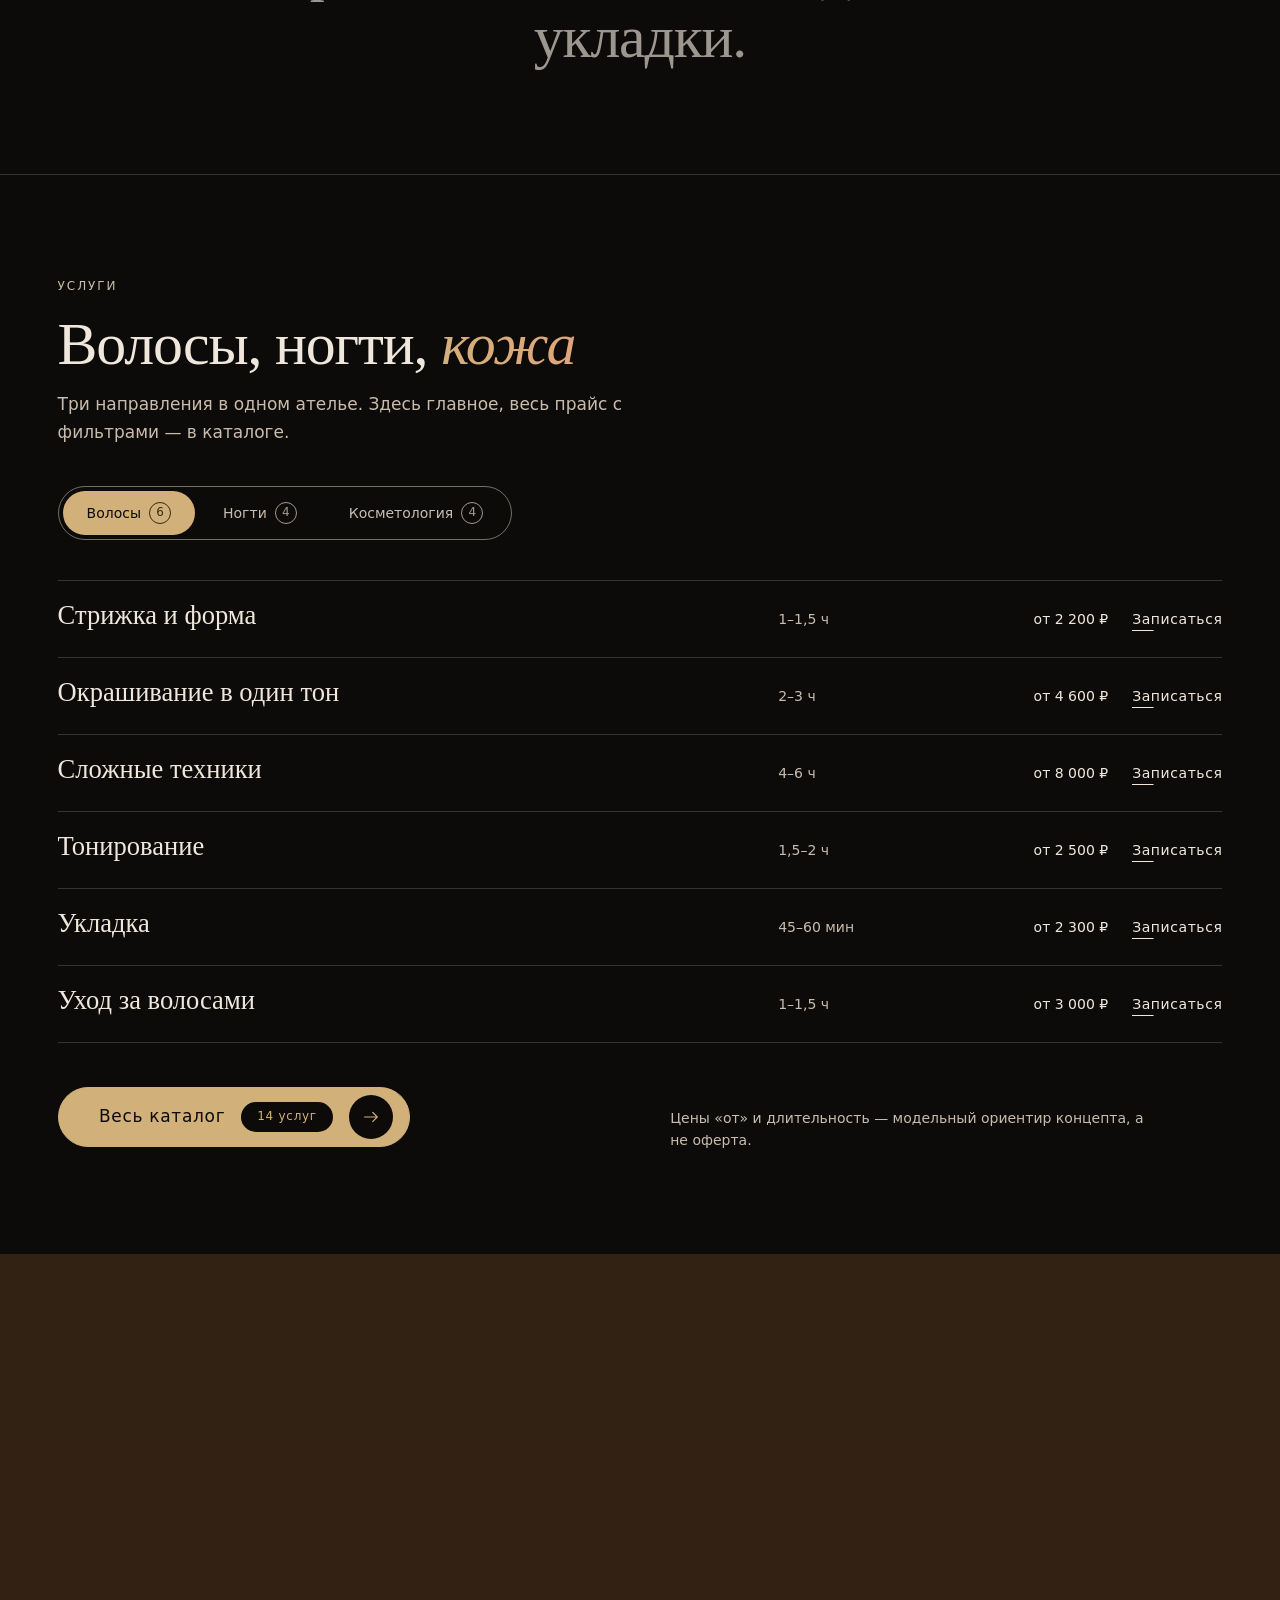
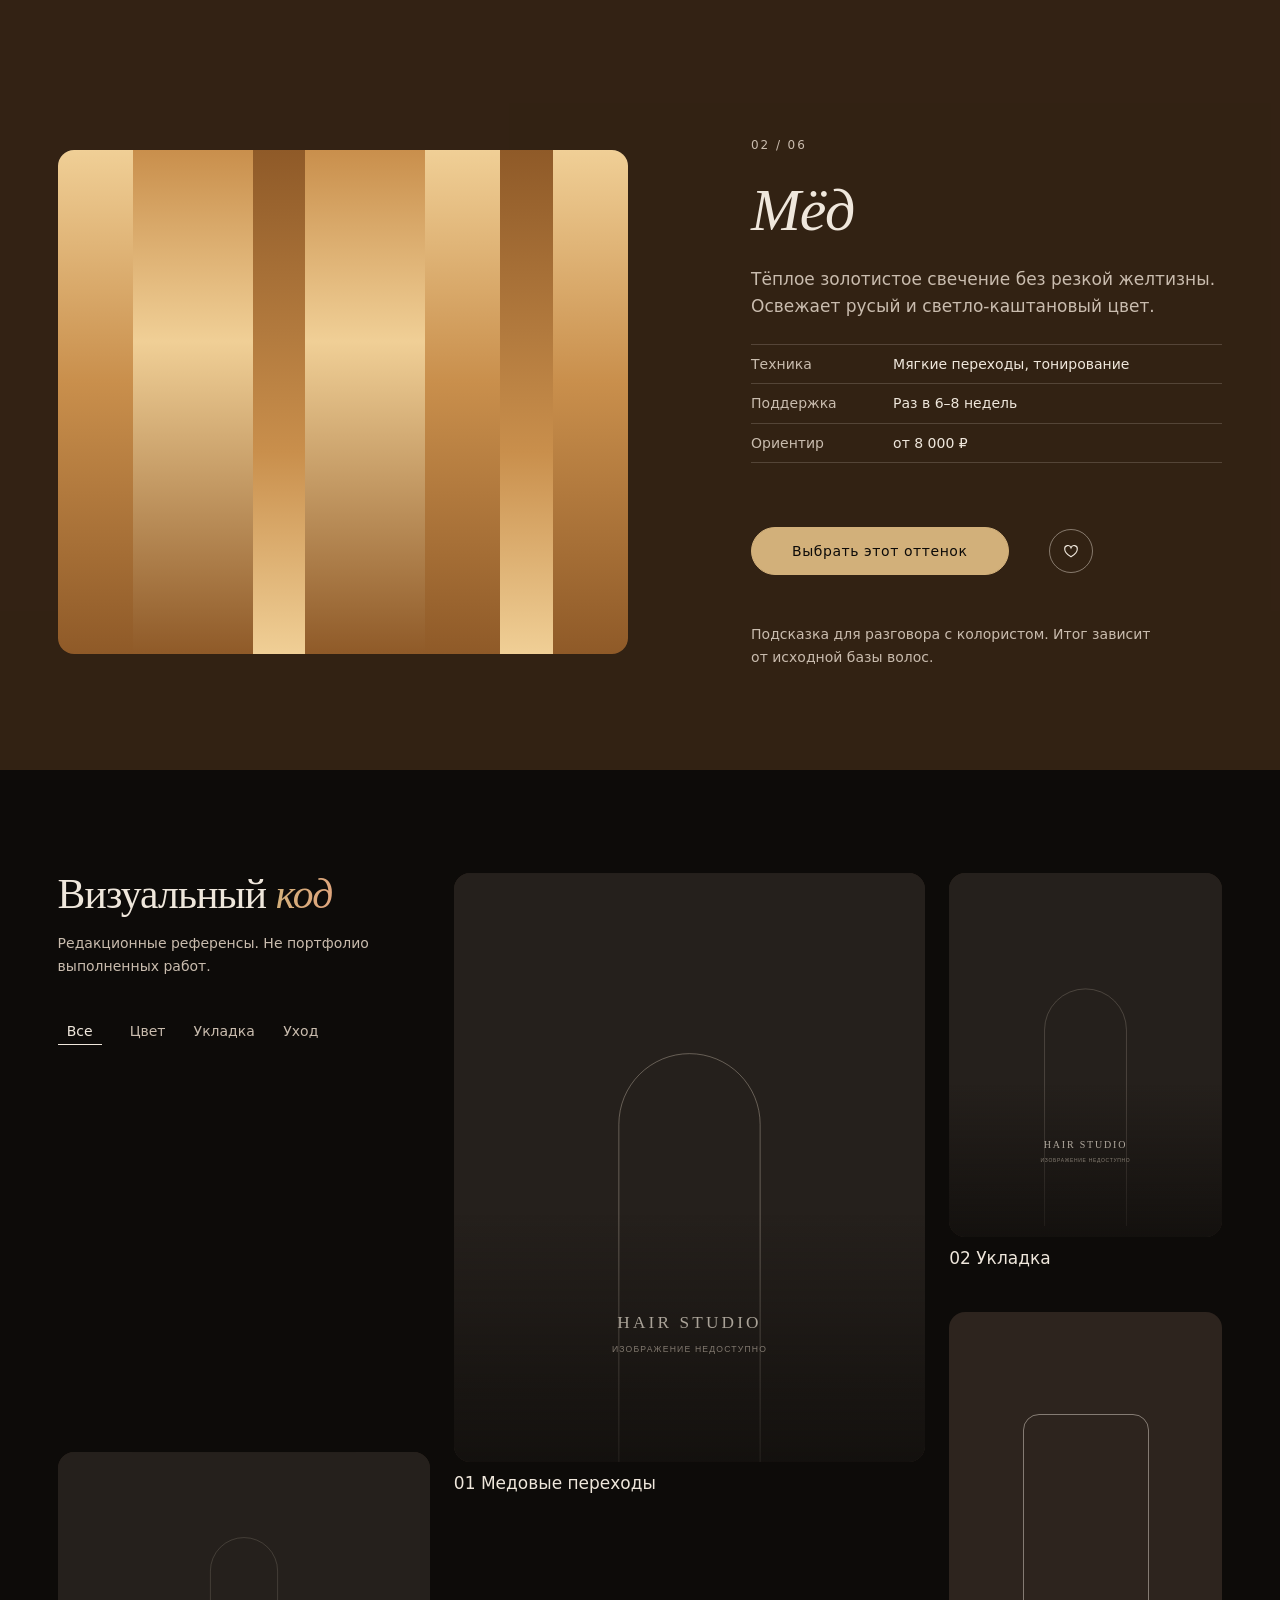
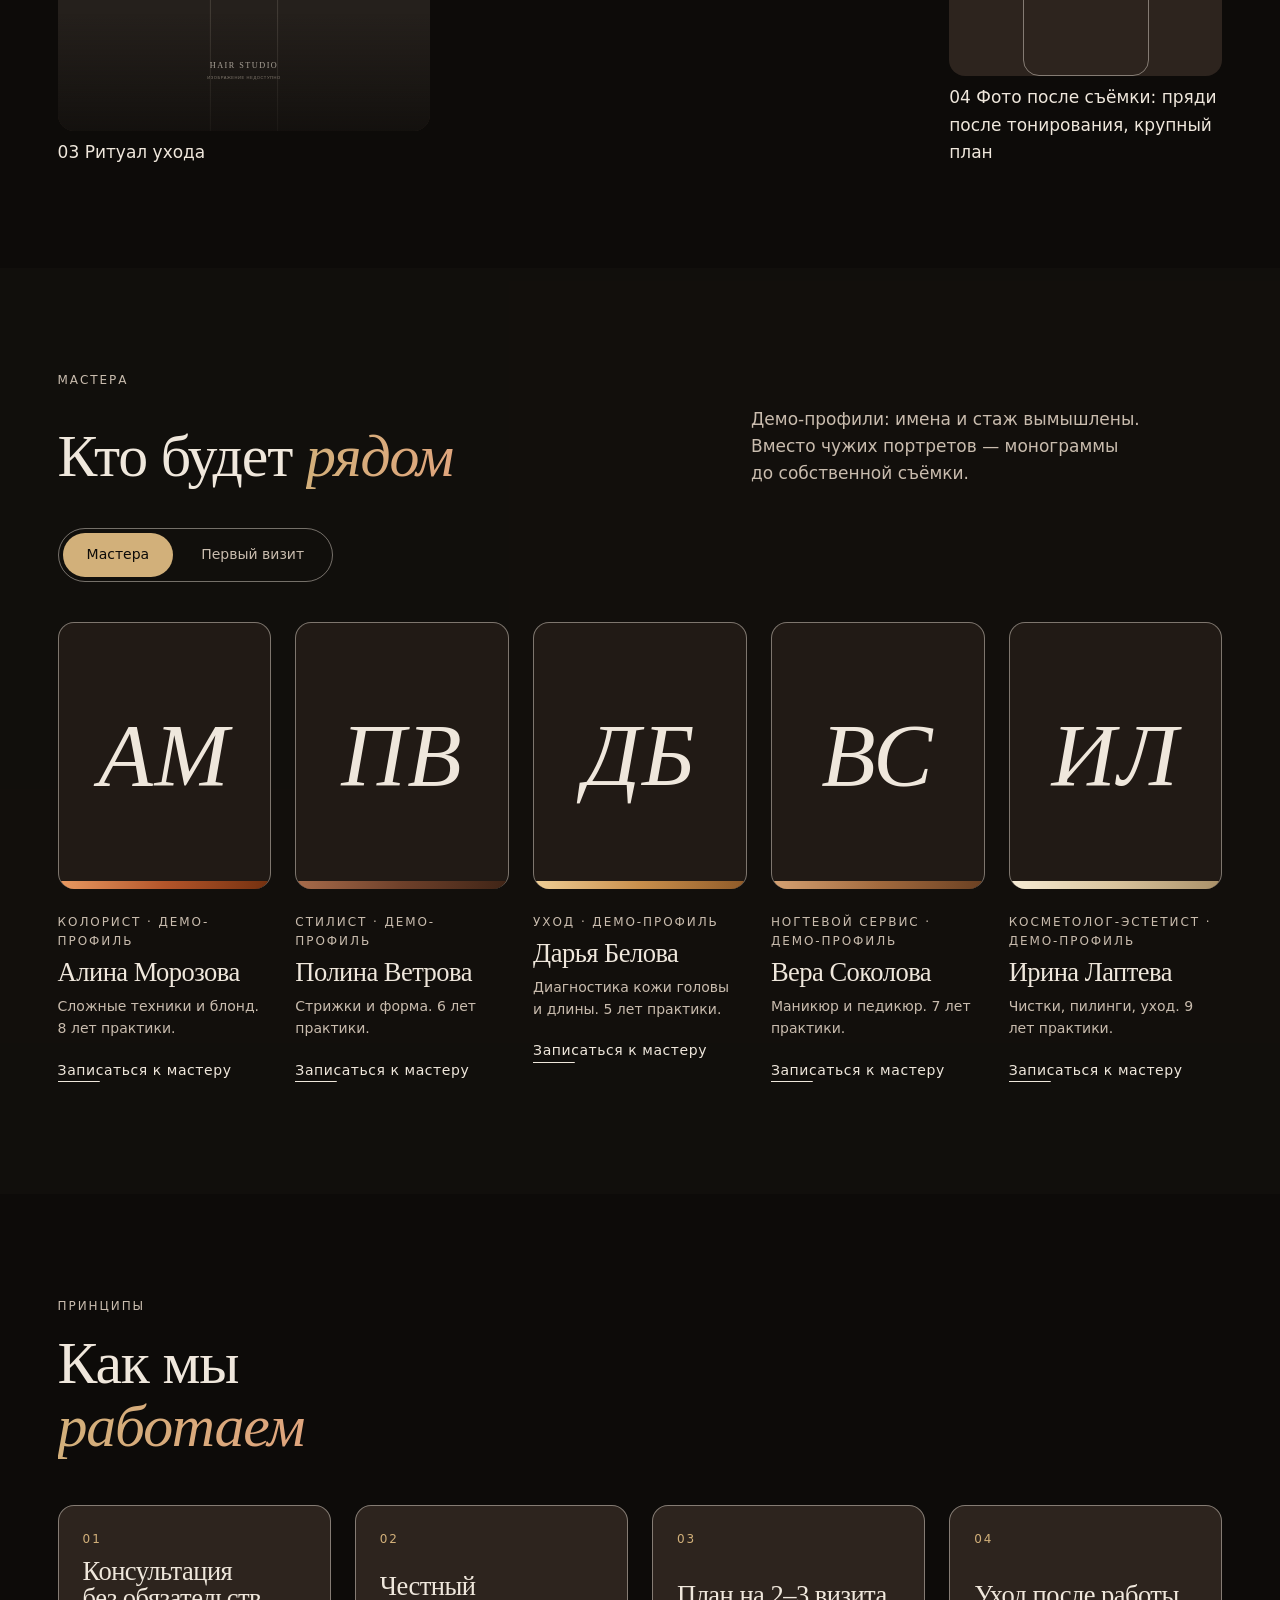
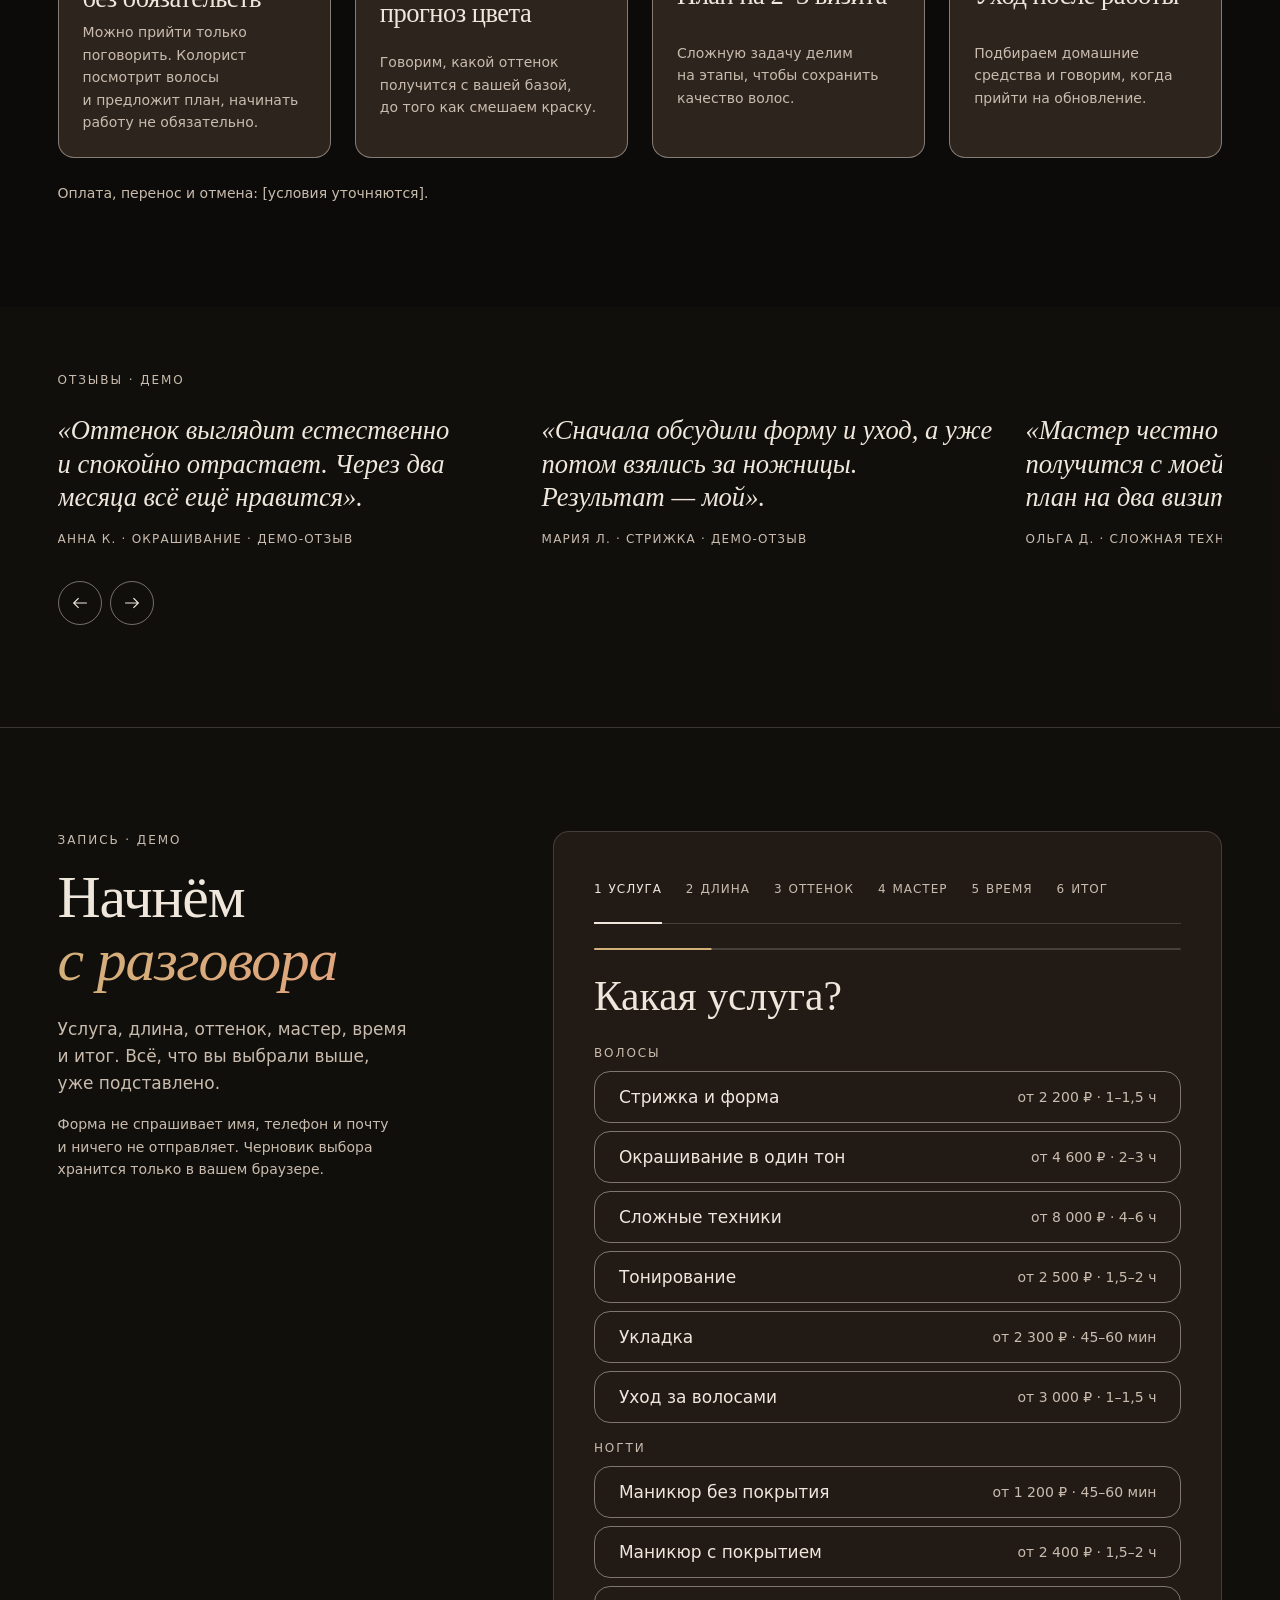
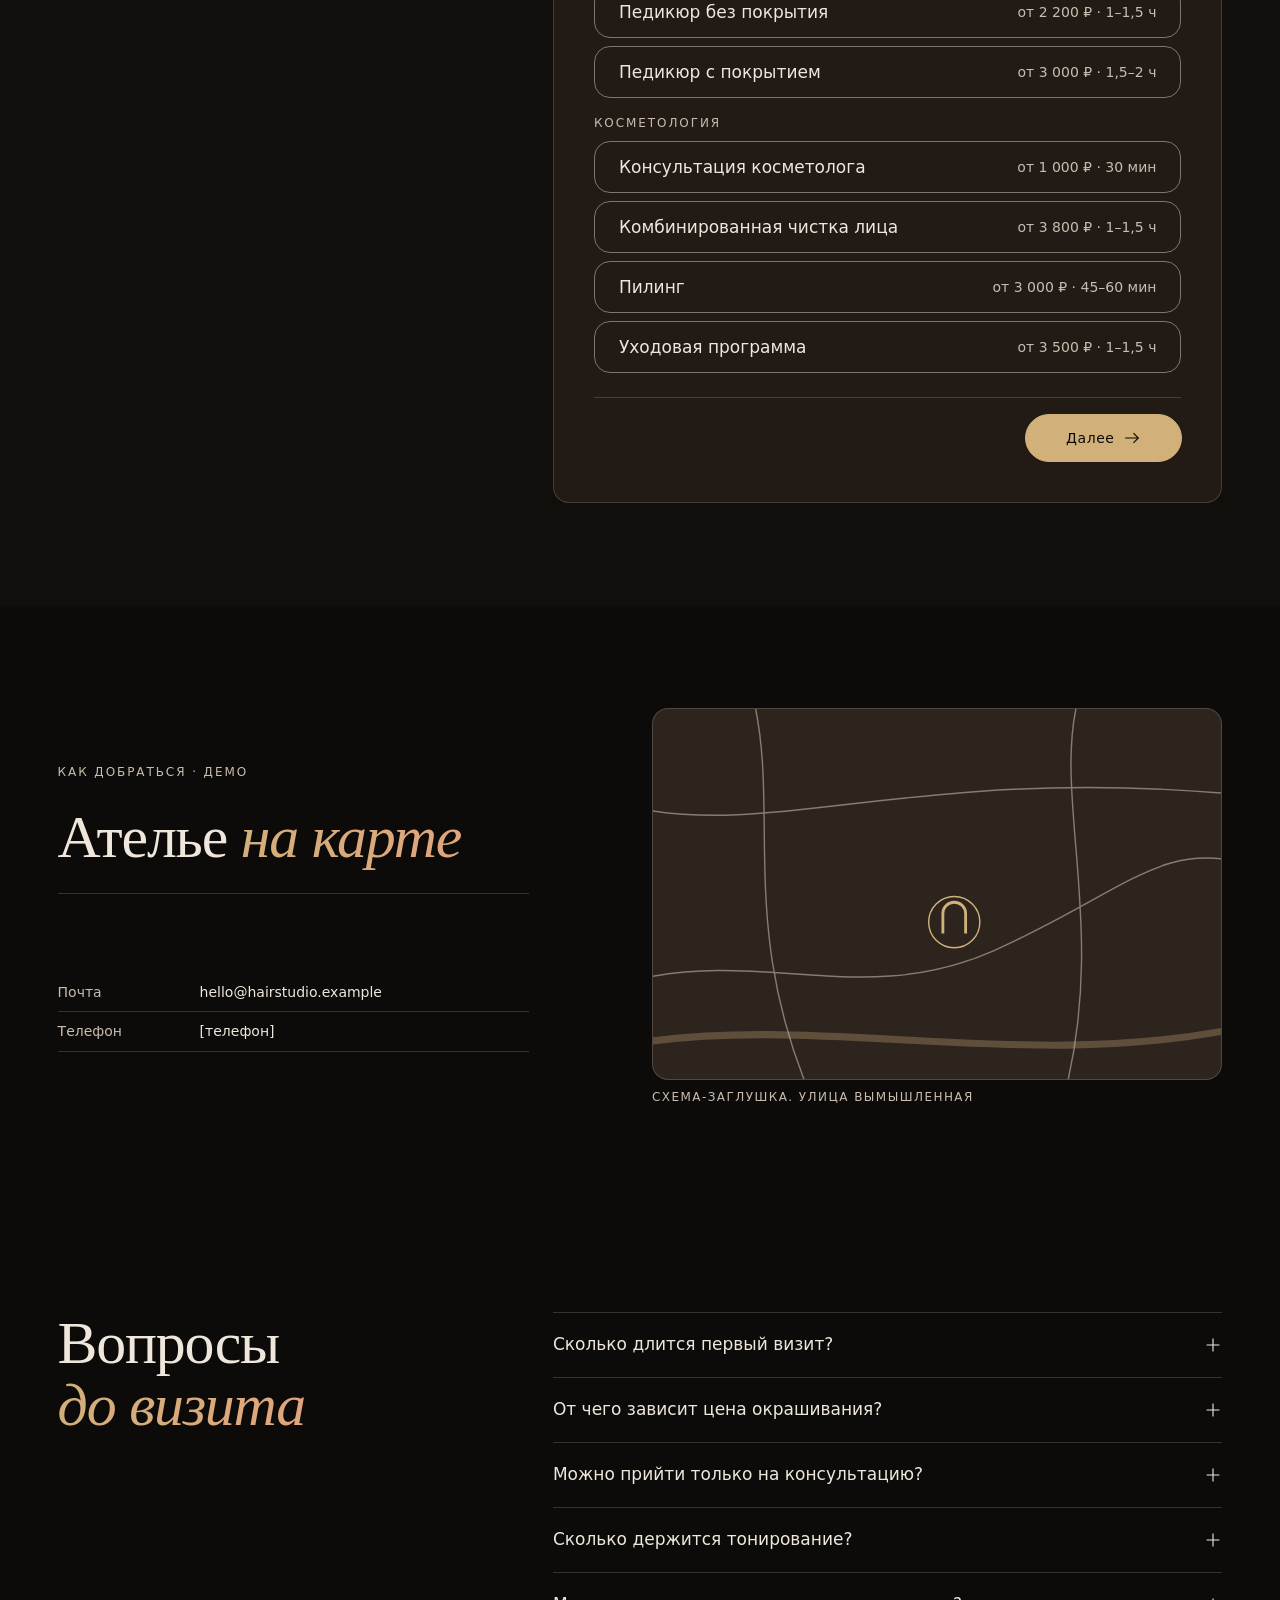
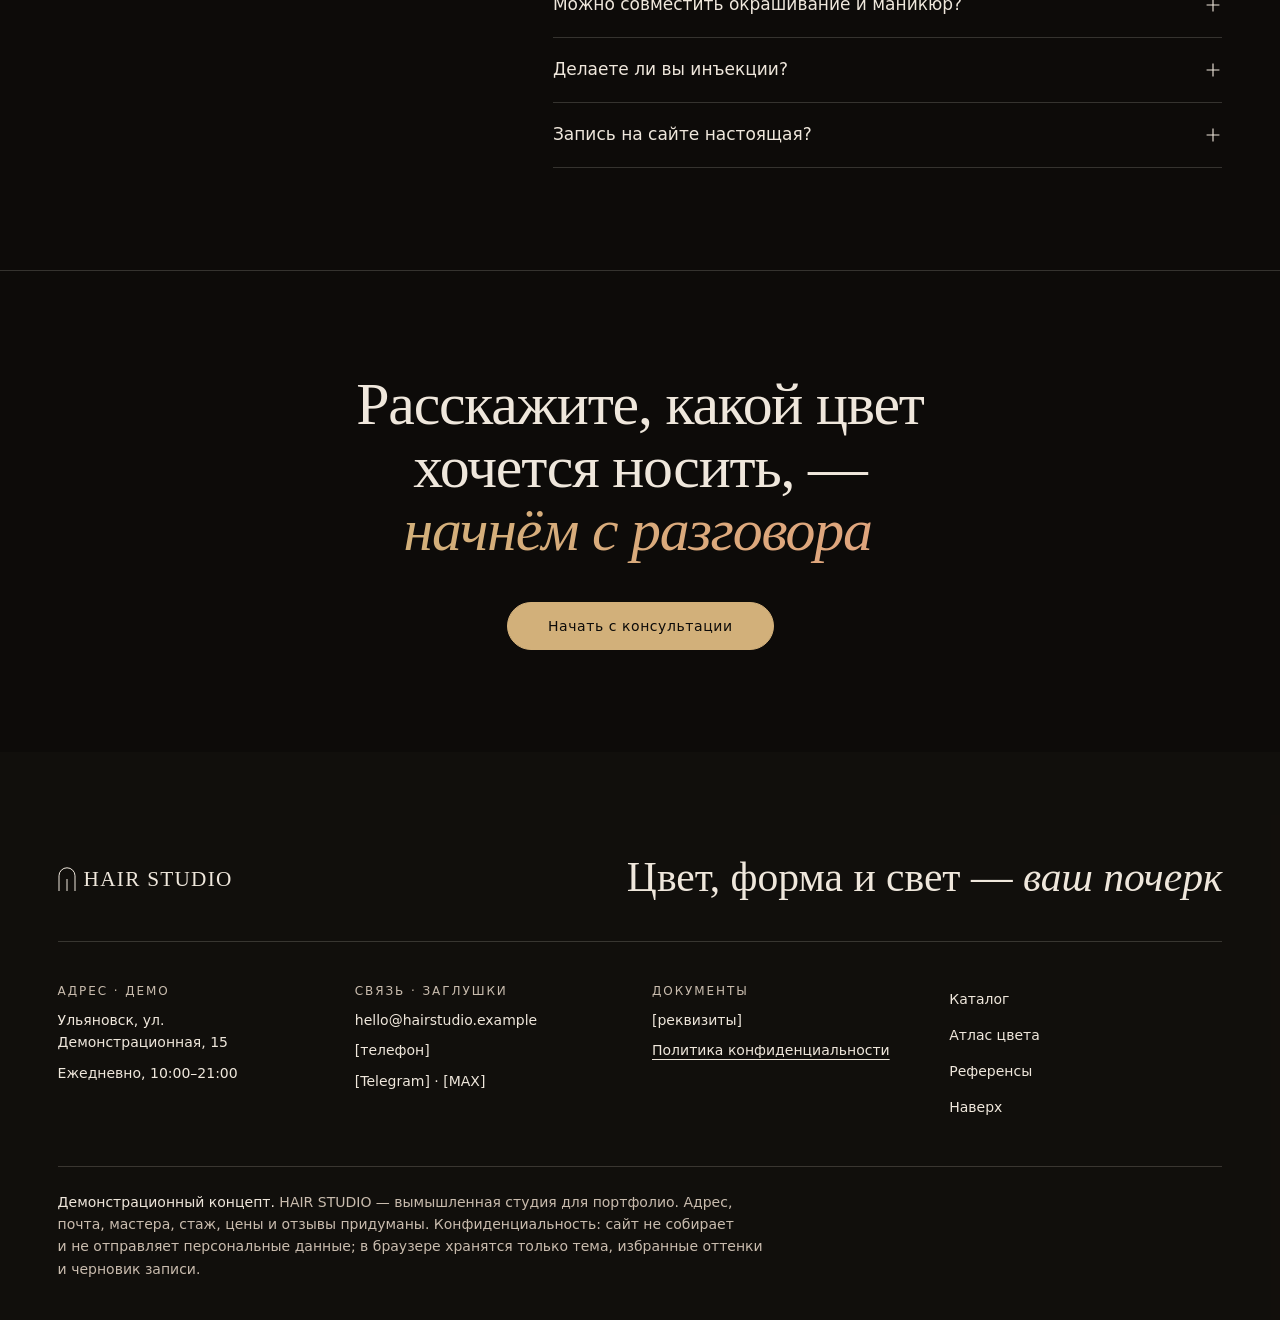
==== commit 2bda854c: "Replace hero photo with dark windblown-hair portrait" ====
--- a/index.html
+++ b/index.html
@@ -15,13 +15,13 @@
 <meta property="og:title" content="HAIR STUDIO — ателье цвета в Ульяновске">
 <meta property="og:description" content="Концепт ателье цвета: окрашивание, стрижки, уход, ногтевой сервис и косметология. Атлас оттенков и демо-запись.">
 <meta property="og:url" content="https://marcostavar24633-cyber.github.io/hair/">
-<meta property="og:image" content="https://images.pexels.com/photos/33015399/pexels-photo-33015399.jpeg?auto=compress&cs=tinysrgb&w=1200">
-<meta property="og:image:alt" content="Редакционный портрет девушки с длинными каштановыми волосами">
+<meta property="og:image" content="https://images.pexels.com/photos/27555550/pexels-photo-27555550.jpeg?auto=compress&cs=tinysrgb&w=1200">
+<meta property="og:image:alt" content="Портрет девушки с длинными распущенными волосами, развевающимися на ветру, на тёмном фоне">
 <meta name="twitter:card" content="summary_large_image">
 <meta name="twitter:title" content="HAIR STUDIO — ателье цвета в Ульяновске">
 <meta name="twitter:description" content="Концепт студии волос в Ульяновске. Демонстрационный проект.">
-<meta name="twitter:image" content="https://images.pexels.com/photos/33015399/pexels-photo-33015399.jpeg?auto=compress&cs=tinysrgb&w=1200">
-<meta name="twitter:image:alt" content="Редакционный портрет девушки с длинными каштановыми волосами">
+<meta name="twitter:image" content="https://images.pexels.com/photos/27555550/pexels-photo-27555550.jpeg?auto=compress&cs=tinysrgb&w=1200">
+<meta name="twitter:image:alt" content="Портрет девушки с длинными распущенными волосами, развевающимися на ветру, на тёмном фоне">
 <link rel="preconnect" href="https://fonts.googleapis.com">
 <link rel="preconnect" href="https://fonts.gstatic.com" crossorigin>
 <link rel="preload" as="font" type="font/woff2" href="https://fonts.gstatic.com/s/onest/v11/gNMKW3F-SZuj7xmb-HYoEoeyxMI.woff2" crossorigin>
@@ -33,10 +33,10 @@
 <link rel="preload" as="font" type="font/woff2" href="https://fonts.gstatic.com/s/cormorantgaramond/v21/co3bmX5slCNuHLi8bLeY9MK7whWMhyjYp3tKky2F7i6C.woff2" crossorigin>
 <link rel="preconnect" href="https://images.pexels.com">
 <link rel="preconnect" href="https://images.unsplash.com">
-<link rel="preload" as="image" fetchpriority="high" imagesrcset="https://images.pexels.com/photos/33015399/pexels-photo-33015399.jpeg?auto=compress&cs=tinysrgb&w=480 480w, https://images.pexels.com/photos/33015399/pexels-photo-33015399.jpeg?auto=compress&cs=tinysrgb&w=800 800w, https://images.pexels.com/photos/33015399/pexels-photo-33015399.jpeg?auto=compress&cs=tinysrgb&w=1200 1200w" imagesizes="(max-width: 760px) 88vw, 36vw">
+<link rel="preload" as="image" fetchpriority="high" imagesrcset="https://images.pexels.com/photos/27555550/pexels-photo-27555550.jpeg?auto=compress&cs=tinysrgb&w=480 480w, https://images.pexels.com/photos/27555550/pexels-photo-27555550.jpeg?auto=compress&cs=tinysrgb&w=800 800w, https://images.pexels.com/photos/27555550/pexels-photo-27555550.jpeg?auto=compress&cs=tinysrgb&w=1200 1200w" imagesizes="(max-width: 760px) 88vw, 36vw">
 <link href="https://fonts.googleapis.com/css2?family=Cormorant+Garamond:ital,wght@0,400;0,500;1,400;1,500&family=Onest:wght@400;500&display=optional" rel="stylesheet">
 <link rel="icon" href="favicon.svg" type="image/svg+xml">
-<link rel="stylesheet" href="styles.css?v=19">
+<link rel="stylesheet" href="styles.css?v=16">
 <script type="application/ld+json">{"@context":"https://schema.org","@type":"WebSite","name":"HAIR STUDIO — демонстрационный концепт","url":"https://marcostavar24633-cyber.github.io/hair/","inLanguage":"ru-RU","description":"Вымышленный демонстрационный дизайн-концепт сайта студии волос в Ульяновске. Не является реальным салоном или предложением услуг."}</script>
 </head>
 <body>
@@ -132,7 +132,7 @@
       </div>
     </div>
     <div class="hero-visual" data-parallax>
-      <div class="hero-arch"><img class="hero-image" src="https://images.pexels.com/photos/33015399/pexels-photo-33015399.jpeg?auto=compress&cs=tinysrgb&w=1200" srcset="https://images.pexels.com/photos/33015399/pexels-photo-33015399.jpeg?auto=compress&cs=tinysrgb&w=480 480w, https://images.pexels.com/photos/33015399/pexels-photo-33015399.jpeg?auto=compress&cs=tinysrgb&w=800 800w, https://images.pexels.com/photos/33015399/pexels-photo-33015399.jpeg?auto=compress&cs=tinysrgb&w=1200 1200w" sizes="(max-width: 760px) 88vw, 36vw" alt="Редакционный портрет девушки с длинными каштановыми волосами" width="1200" height="1500" decoding="async" fetchpriority="high"><span class="hero-tint" aria-hidden="true"></span><span class="hero-shine" aria-hidden="true"></span></div>
+      <div class="hero-arch"><img class="hero-image" src="https://images.pexels.com/photos/27555550/pexels-photo-27555550.jpeg?auto=compress&cs=tinysrgb&w=1200" srcset="https://images.pexels.com/photos/27555550/pexels-photo-27555550.jpeg?auto=compress&cs=tinysrgb&w=480 480w, https://images.pexels.com/photos/27555550/pexels-photo-27555550.jpeg?auto=compress&cs=tinysrgb&w=800 800w, https://images.pexels.com/photos/27555550/pexels-photo-27555550.jpeg?auto=compress&cs=tinysrgb&w=1200 1200w" sizes="(max-width: 760px) 88vw, 36vw" alt="Портрет девушки с длинными распущенными волосами, развевающимися на ветру, на тёмном фоне" width="1200" height="1500" decoding="async" fetchpriority="high"><span class="hero-tint" aria-hidden="true"></span><span class="hero-shine" aria-hidden="true"></span></div>
       <span class="hero-strand strand-a" aria-hidden="true"></span><span class="hero-strand strand-b" aria-hidden="true"></span>
       <svg class="seal" viewBox="0 0 120 120" aria-hidden="true" focusable="false"><defs><path id="seal-path" d="M60 60m-46 0a46 46 0 1 1 92 0a46 46 0 1 1-92 0"/></defs><text><textPath href="#seal-path">Hair Studio · ателье цвета · Ульяновск · </textPath></text><path class="seal-arch" d="M52 72V56a8 8 0 0 1 16 0v16"/></svg>
       <div class="hero-swatches" role="group" aria-label="Оттенок подсветки фото">
@@ -159,27 +159,8 @@
     <h2 id="philosophy-title" class="visually-hidden">Философия студии</h2>
     <p class="manifesto-text" data-words>Мы&nbsp;не&nbsp;меняем вас до&nbsp;неузнаваемости. Мы&nbsp;ищем то, что уже делает образ вашим, и&nbsp;собираем форму, оттенок и&nbsp;текстуру так, чтобы цвет красиво отрастал и&nbsp;жил без ежедневной укладки.</p>
   </div>
-
-</section>
-
-<div class="benefits" role="region" aria-label="Преимущества студии">
-  <div class="wrap">
-    <div class="benefit-grid">
-      <details class="benefit-card">
-        <summary><span class="benefit-number">01</span><span class="benefit-title">Подбор с учётом ваших особенностей</span><span class="benefit-plus" aria-hidden="true"></span></summary>
-        <div class="benefit-content"><div><p>Подбираем оттенок, форму и уход с учётом ваших пожеланий, особенностей волос и привычного ритма жизни.</p></div></div>
-      </details>
-      <details class="benefit-card">
-        <summary><span class="benefit-number">02</span><span class="benefit-title">Бережная работа</span><span class="benefit-plus" aria-hidden="true"></span></summary>
-        <div class="benefit-content"><div><p>Ставим в приоритет качество волос: обсуждаем возможности, выбираем подходящую технику и не обещаем невозможного.</p></div></div>
-      </details>
-      <details class="benefit-card">
-        <summary><span class="benefit-number">03</span><span class="benefit-title">Красота без лишних усилий</span><span class="benefit-plus" aria-hidden="true"></span></summary>
-        <div class="benefit-content"><div><p>Продумываем результат так, чтобы цвет гармонично отрастал, а форма оставалась удобной в повседневной жизни.</p></div></div>
-      </details>
-    </div>
-  </div>
-</div>
+</section>
+
 
 <section class="services" id="services" data-no-float aria-labelledby="services-title">
   <div class="wrap services-teaser">
--- a/styles.css
+++ b/styles.css
@@ -1244,90 +1244,85 @@
   .hero-arch img{animation:none!important}
 }
 
-
-/* ---------- Living Color: the selected shade travels through the whole editorial story ---------- */
-:root{
-  --color-flow-duration:38s;
-}
-.marquee{
-  position:relative;
-  isolation:isolate;
-  border-color:color-mix(in srgb,var(--s2) 28%,var(--rule));
-  background:
-    linear-gradient(105deg,
-      color-mix(in srgb,var(--s3) 18%,transparent),
-      transparent 28%,
-      color-mix(in srgb,var(--s1) 12%,transparent) 66%,
-      transparent);
-  background-size:220% 100%;
-  animation:living-color-flow var(--color-flow-duration) var(--ease) infinite alternate;
-  transition:border-color var(--d-base) var(--ease);
-}
-.marquee-track span::after{
-  background:linear-gradient(135deg,var(--s1),var(--s2) 58%,var(--s3));
-  box-shadow:0 0 18px color-mix(in srgb,var(--s1) 42%,transparent);
-  transition:background var(--d-base) var(--ease),box-shadow var(--d-base) var(--ease);
-}
-.services,.works,.team,.principles,.reviews-section,.booking{
-  position:relative;
-  isolation:isolate;
-}
-.services::before,.works::before,.team::before,.principles::before,.reviews-section::before,.booking::before{
+/* ---------- editorial finishing: light leak, depth and softer reveals ---------- */
+/* Additive overlays only: the Living Color atmosphere and existing hero motion remain intact. */
+.ambient::after{
   content:"";
   position:absolute;
-  z-index:-1;
-  inset:8% -2vw;
+  inset:-35%;
   pointer-events:none;
-  opacity:.48;
-  background:
-    radial-gradient(ellipse at 12% 34%,color-mix(in srgb,var(--s3) 24%,transparent),transparent 48%),
-    radial-gradient(ellipse at 88% 66%,color-mix(in srgb,var(--s1) 15%,transparent),transparent 43%);
-  background-size:145% 145%;
-  animation:living-color-drift var(--drift) var(--ease) infinite alternate;
-  transition:opacity var(--d-base) var(--ease);
-}
-.works::before,.reviews-section::before{
-  opacity:.34;
-  background:
-    radial-gradient(ellipse at 78% 28%,color-mix(in srgb,var(--s2) 24%,transparent),transparent 48%),
-    radial-gradient(ellipse at 18% 78%,color-mix(in srgb,var(--s1) 12%,transparent),transparent 42%);
-}
-.atlas{
-  background:
-    radial-gradient(ellipse at 14% 18%,color-mix(in srgb,var(--s1) 16%,transparent),transparent 42%),
-    radial-gradient(ellipse at 88% 78%,color-mix(in srgb,var(--s2) 22%,transparent),transparent 48%),
-    color-mix(in srgb,var(--s3) 26%,var(--surface-alt));
-  background-size:160% 160%,160% 160%,auto;
-  animation:living-color-atlas var(--color-flow-duration) var(--ease) infinite alternate;
-  transition:background-color var(--d-base) var(--ease);
-}
-.hero-tint,.hero-shine{
-  transition:background-color var(--d-base) var(--ease),opacity var(--d-base) var(--ease),filter var(--d-base) var(--ease);
-}
-.hero-tint{filter:saturate(1.18)}
-[data-tone] .hero-tint{background:linear-gradient(125deg,var(--s1),var(--s2) 48%,var(--s3))}
-@keyframes living-color-flow{
-  from{background-position:0% 50%}
-  to{background-position:100% 50%}
-}
-@keyframes living-color-drift{
-  from{transform:translate3d(-1.5%,0,0) scale(.98);background-position:0% 30%}
-  to{transform:translate3d(1.5%,1%,0) scale(1.02);background-position:100% 70%}
-}
-@keyframes living-color-atlas{
-  from{background-position:0% 0%,100% 100%,0 0}
-  to{background-position:100% 50%,0% 40%,0 0}
+  opacity:.22;
+  background:linear-gradient(118deg,transparent 34%,color-mix(in srgb,var(--s1) 13%,transparent) 47%,color-mix(in srgb,var(--accent) 9%,transparent) 51%,transparent 64%);
+  transform:translate3d(-12%,0,0) rotate(-8deg);
+  animation:editorial-light-leak 42s var(--ease) infinite alternate;
+}
+@keyframes editorial-light-leak{
+  from{transform:translate3d(-12%,0,0) rotate(-8deg)}
+  to{transform:translate3d(12%,2%,0) rotate(8deg)}
+}
+
+/* Gallery photographs gain a restrained sense of depth without changing their crop. */
+.ref-media img{
+  transition:transform var(--d-hero) var(--ease),filter var(--d-base) var(--ease);
+  will-change:transform;
+}
+.ref:hover .ref-media img,
+.ref:focus-visible .ref-media img{
+  transform:scale(1.035);
+  filter:saturate(1.06);
+}
+
+/* Reveal text with a subtle focus transition, keeping the existing stagger timing. */
+.js [data-reveal]{
+  filter:blur(4px);
+}
+.js [data-reveal].is-in{
+  filter:blur(0);
 }
 @media(max-width:760px){
-  .services::before,.works::before,.team::before,.principles::before,.reviews-section::before,.booking::before{
-    inset:5% -5vw;
-    opacity:.32;
-    animation-duration:calc(var(--color-flow-duration) * 1.25);
-  }
-  .marquee{background-size:300% 100%}
+  .ambient::after{opacity:.12}
+  .ref:hover .ref-media img,
+  .ref:focus-visible .ref-media img{transform:none;filter:none}
 }
 @media(prefers-reduced-motion:reduce){
-  .marquee,.services::before,.works::before,.team::before,.principles::before,.reviews-section::before,.booking::before,.atlas{
-    animation:none!important;
-  }
-}
+  .ambient::after{animation:none!important}
+  .js [data-reveal]{filter:none}
+  .ref-media img{will-change:auto}
+}
+
+/* ---------- tactile button finish: warm halo + precise press feedback ---------- */
+/* Complements the existing fill-wipe; no button markup or actions are changed. */
+.btn{
+  transform:translateY(0);
+  box-shadow:0 0 0 0 color-mix(in srgb,var(--gold) 0%,transparent);
+  transition:
+    color var(--d-fast) var(--ease),
+    border-color var(--d-fast) var(--ease),
+    transform 180ms var(--ease),
+    box-shadow var(--d-base) var(--ease);
+}
+.btn:hover,
+.btn:focus-visible{
+  box-shadow:
+    0 0 0 1px color-mix(in srgb,var(--gold) 34%,transparent),
+    0 8px 26px color-mix(in srgb,var(--gold) 16%,transparent),
+    0 0 34px color-mix(in srgb,var(--copper-bright) 10%,transparent);
+}
+.btn:active{
+  transform:translateY(1px) scale(.985);
+  box-shadow:
+    0 2px 8px color-mix(in srgb,var(--gold) 12%,transparent),
+    inset 0 1px 3px color-mix(in srgb,var(--night) 18%,transparent);
+}
+.btn-fill:hover,
+.btn-fill:focus-visible{
+  box-shadow:
+    0 0 0 1px color-mix(in srgb,var(--gold) 45%,transparent),
+    0 9px 28px color-mix(in srgb,var(--gold) 22%,transparent),
+    0 0 38px color-mix(in srgb,var(--copper-bright) 12%,transparent);
+}
+.btn:focus-visible{outline-offset:4px}
+@media(prefers-reduced-motion:reduce){
+  .btn{transform:none;box-shadow:none;transition:none}
+  .btn:hover,.btn:focus-visible,.btn:active,.btn-fill:hover,.btn-fill:focus-visible{box-shadow:none}
+}
